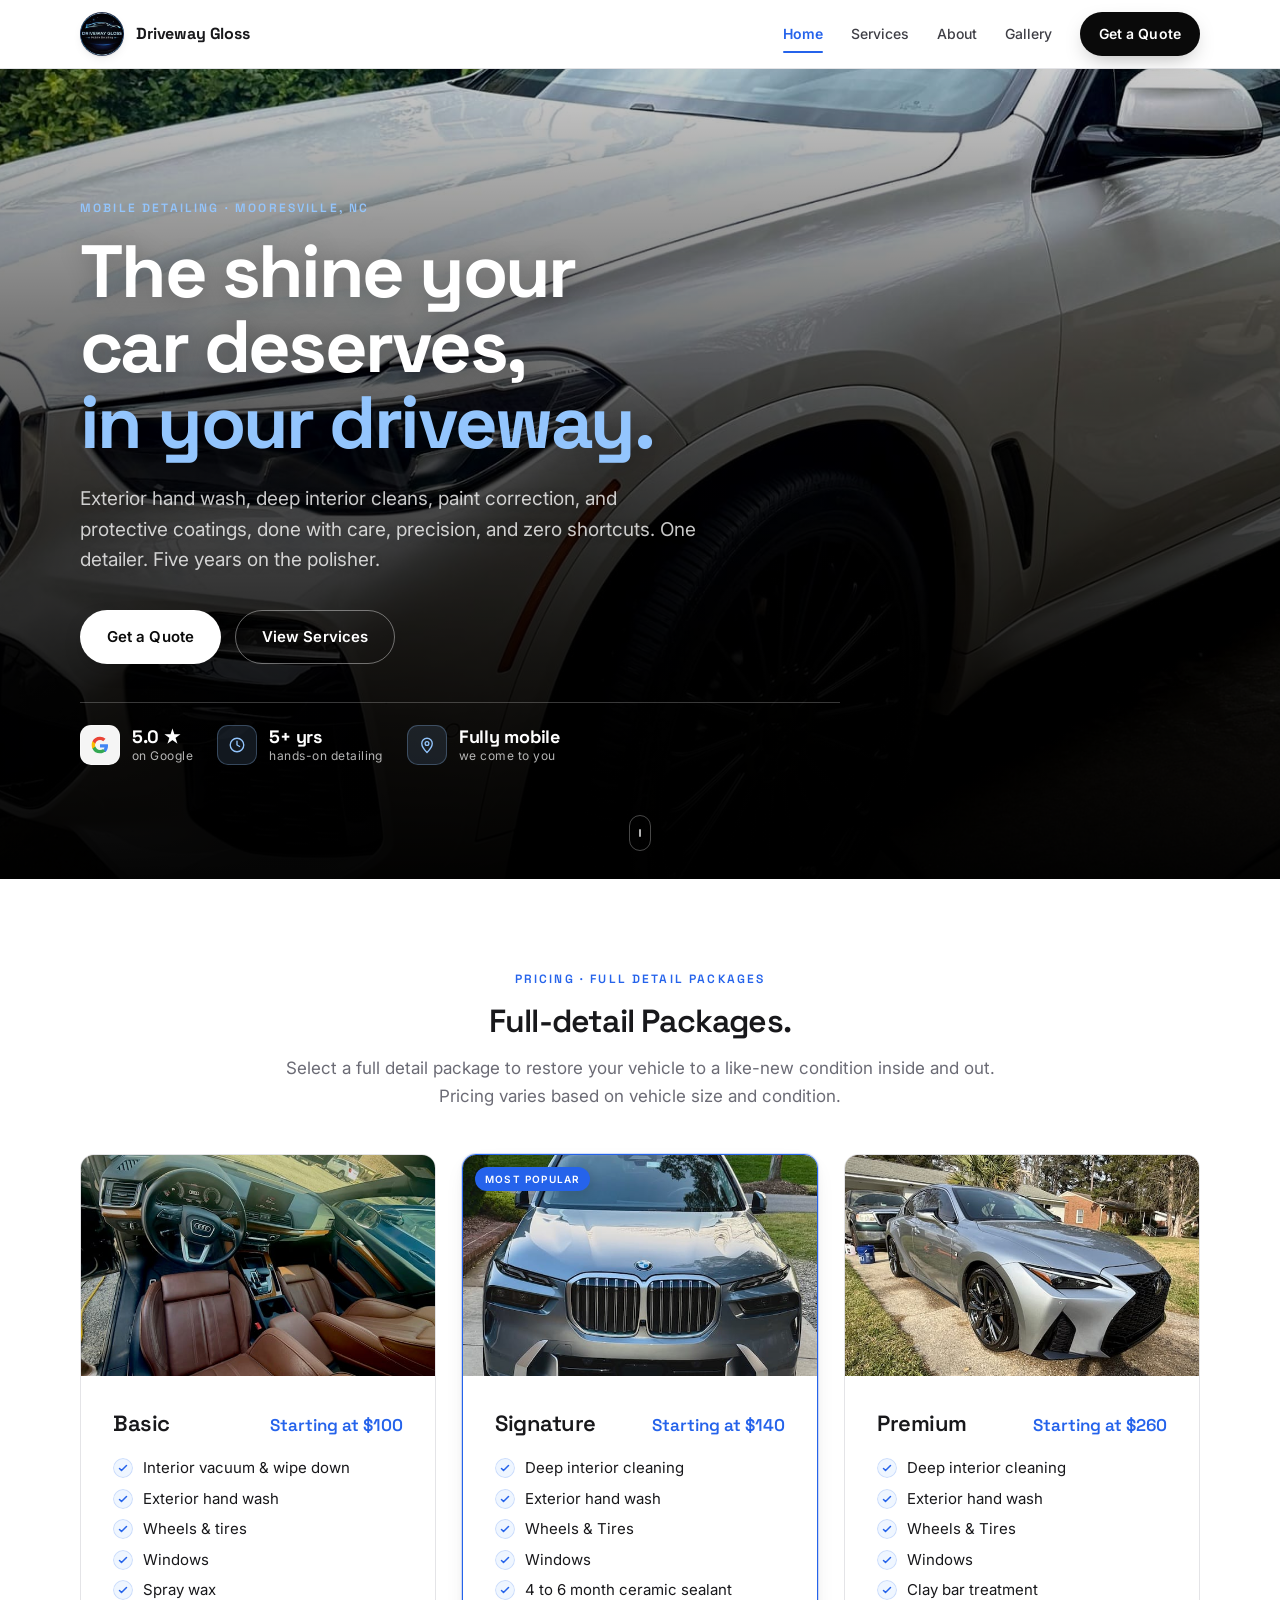
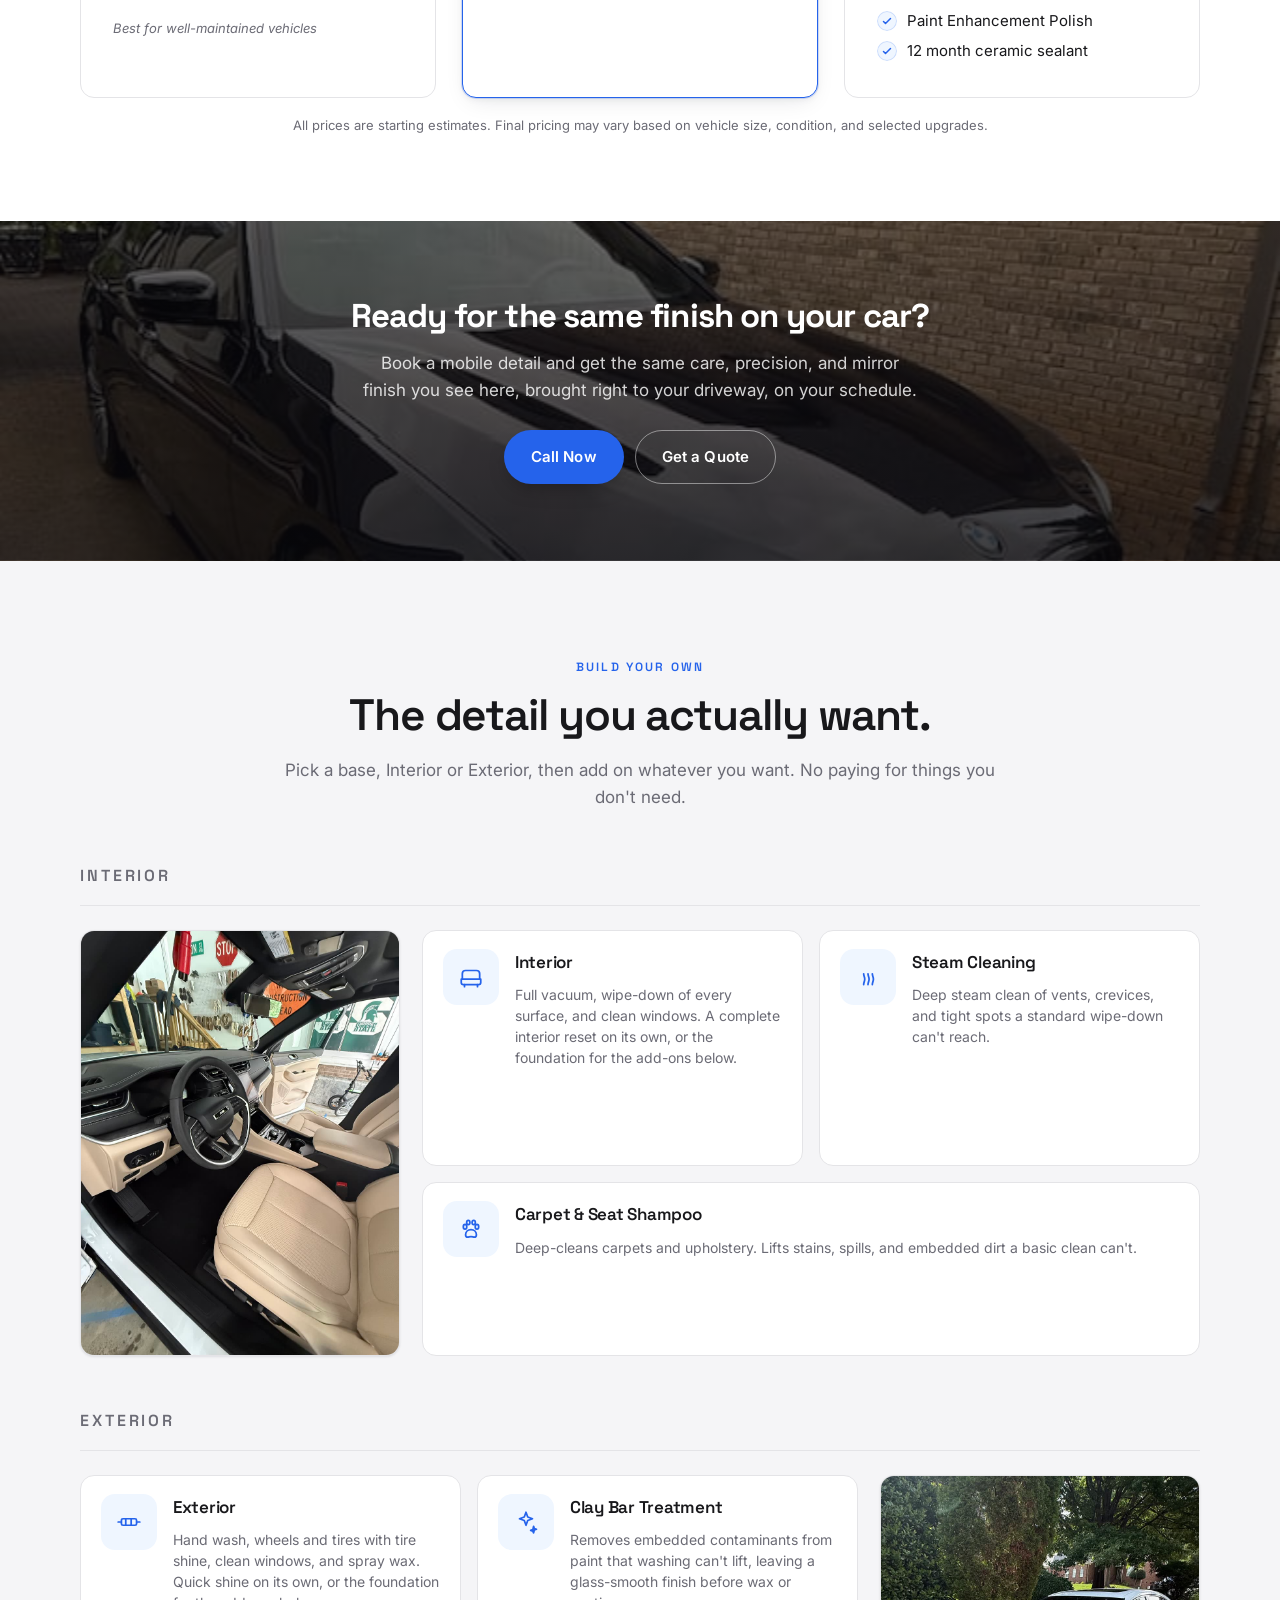
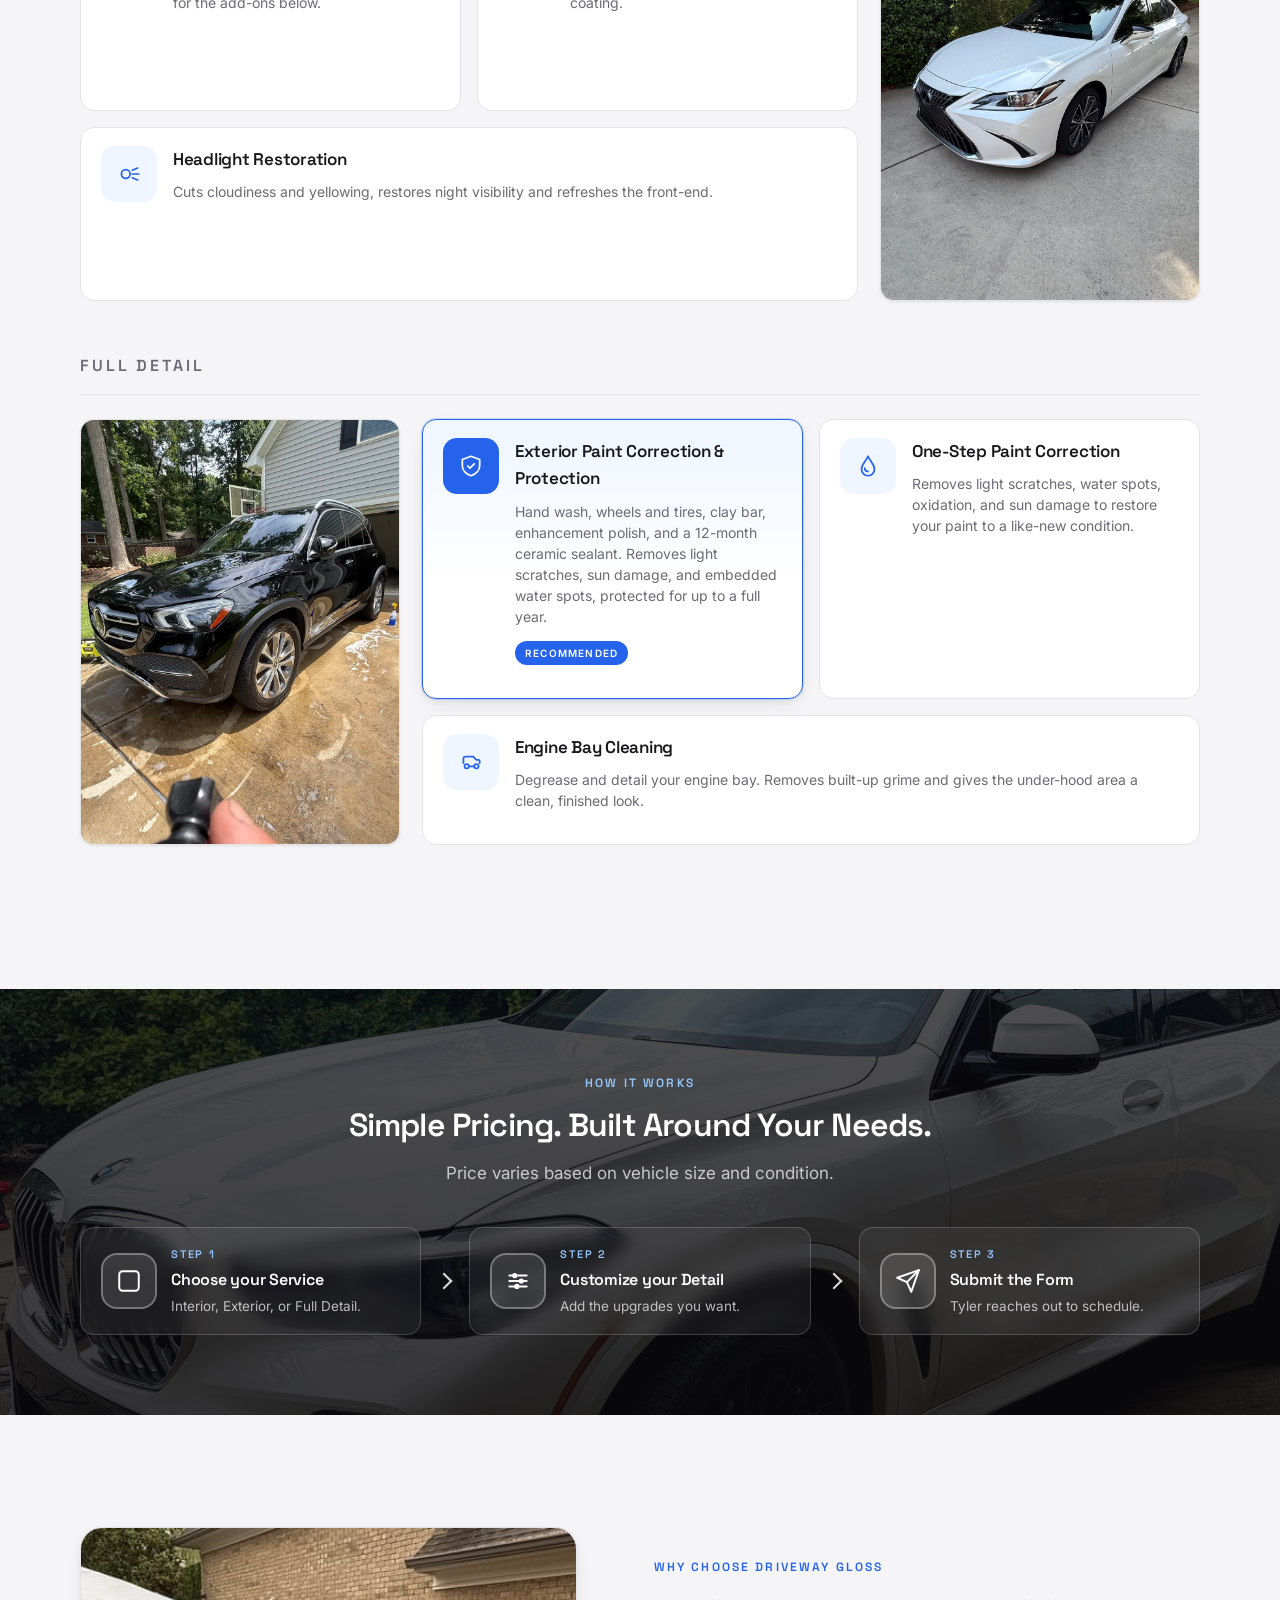
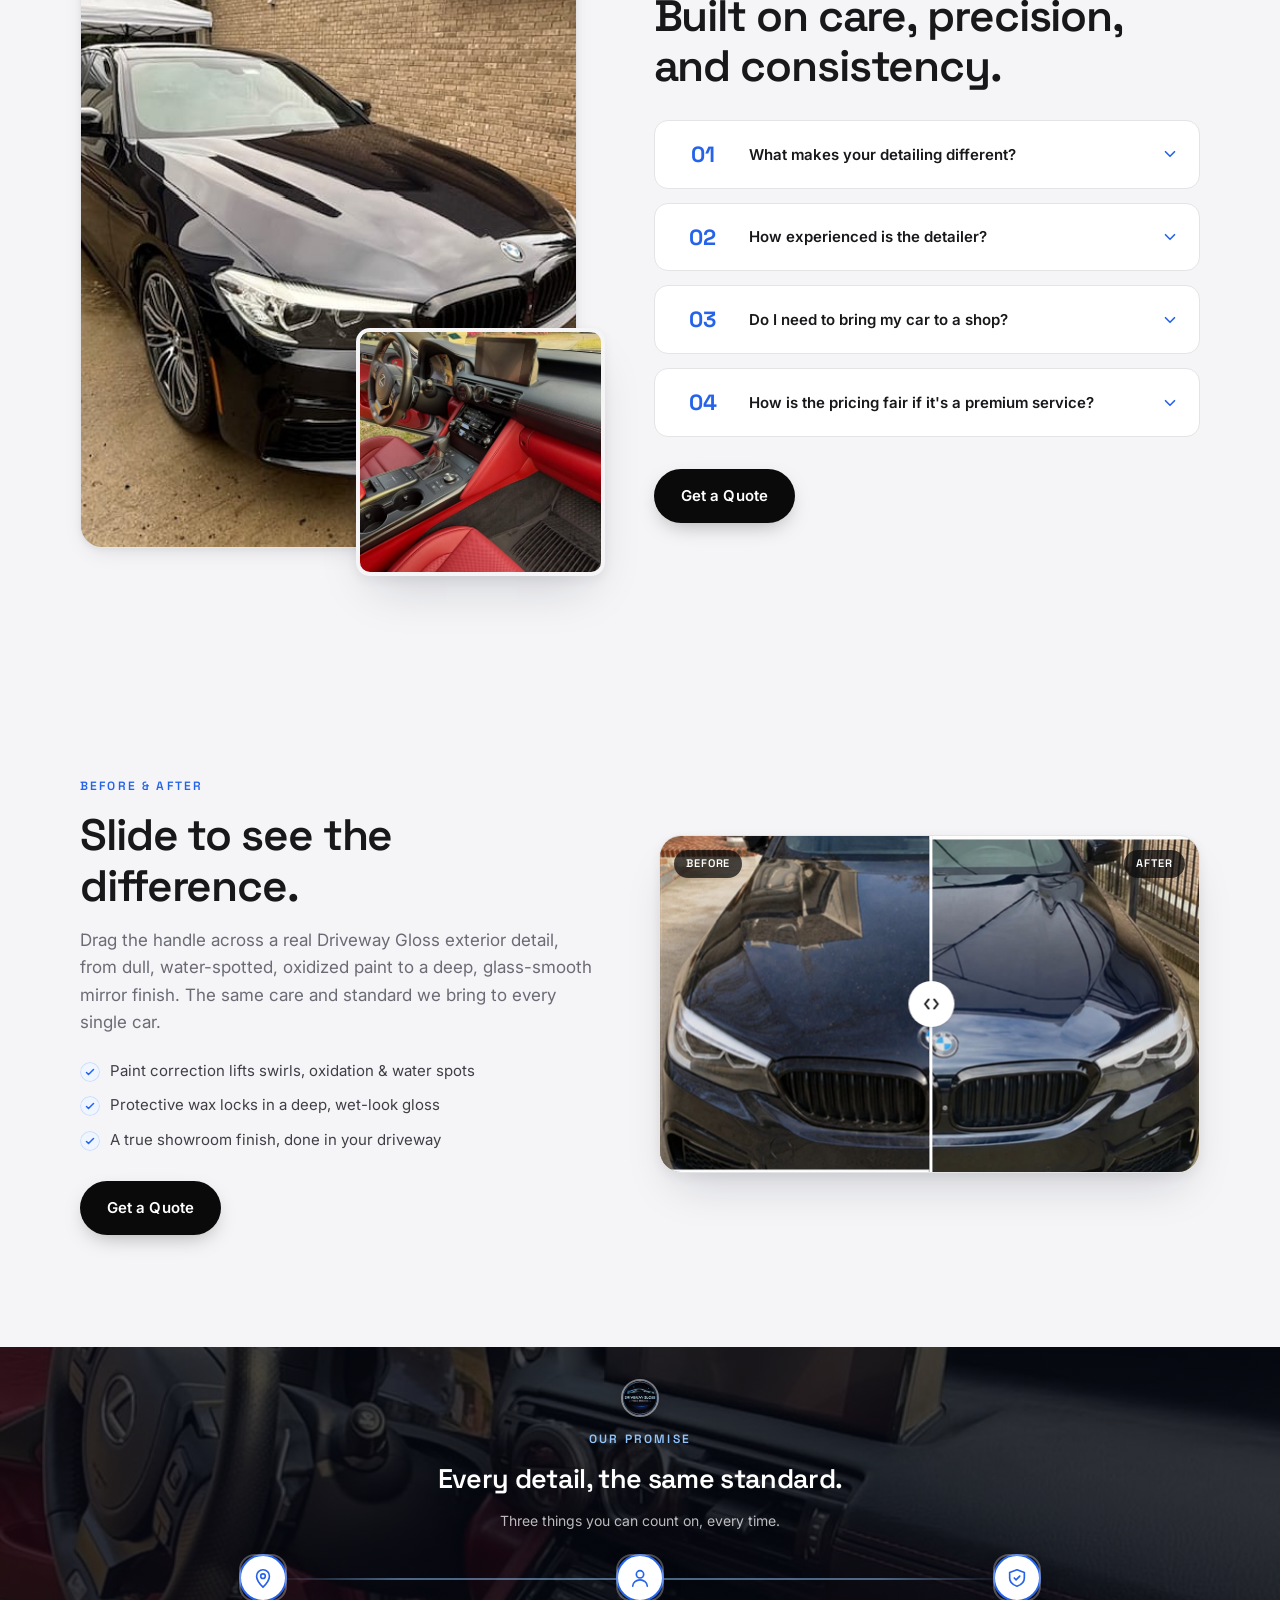
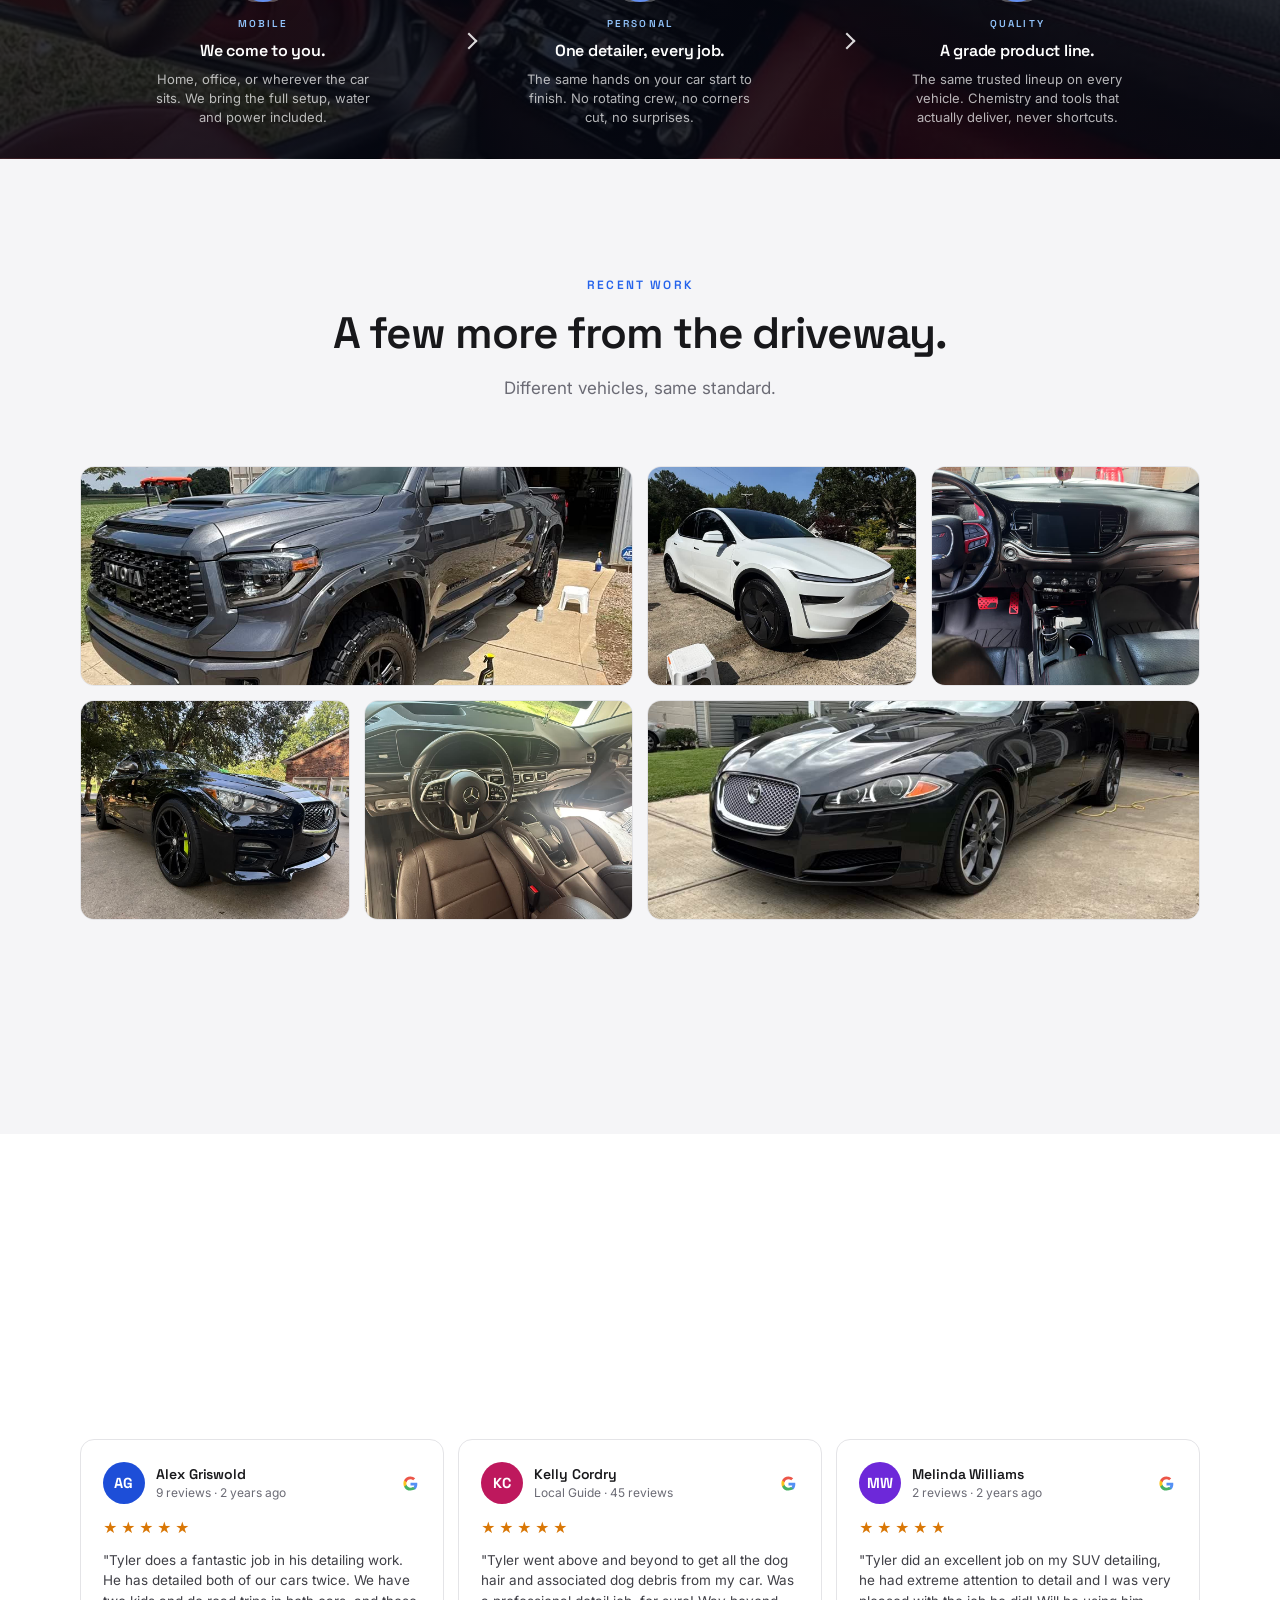
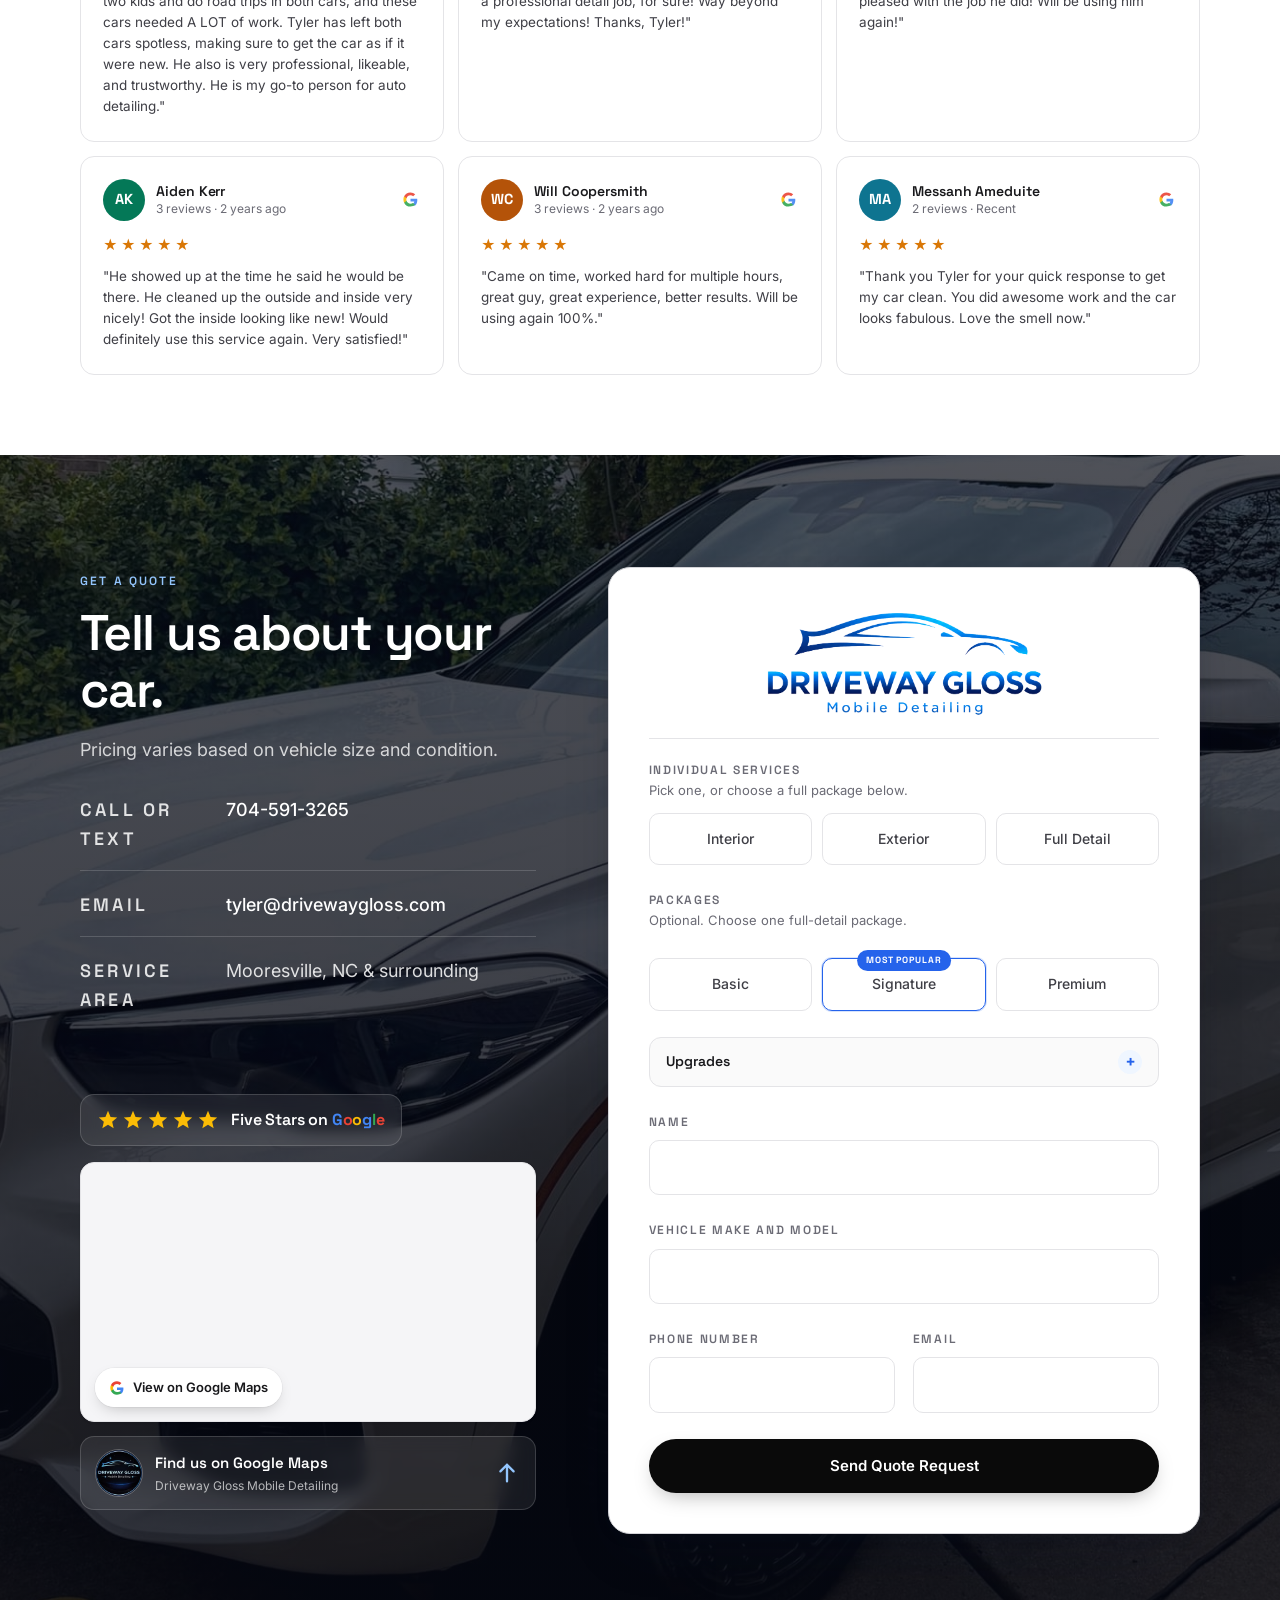
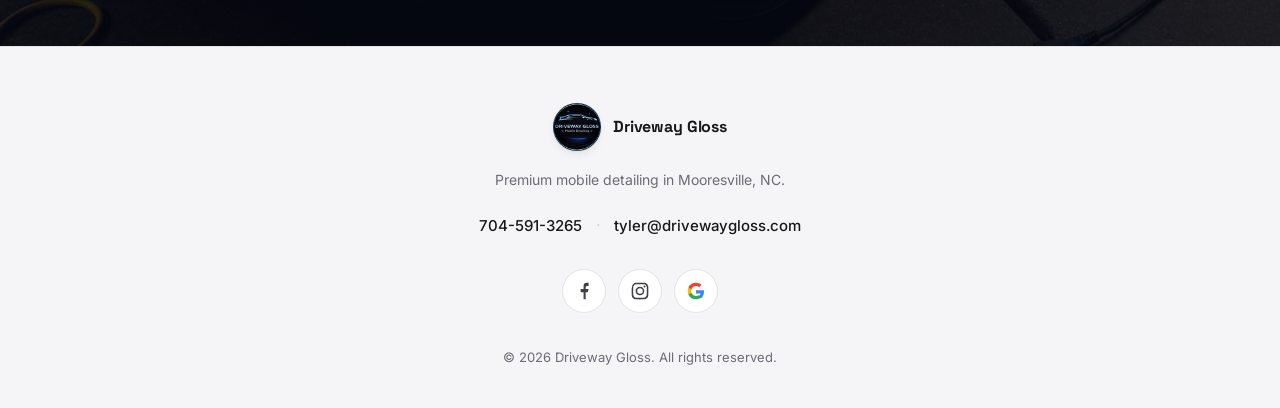
==== index.html @ 62d80725 "Bump asset version to v=3 after the Codex merge Both style.css and main.js changed in the merge, so " ====
<!DOCTYPE html>
<html lang="en">
<head>
  <meta charset="UTF-8" />
  <meta name="viewport" content="width=device-width, initial-scale=1.0" />
  <title>Driveway Gloss | Premium Mobile Auto Detailing in Mooresville, NC</title>
  <meta name="description" content="Driveway Gloss is a fully mobile car detailing service in Mooresville, NC. Hand wash, interior deep cleans, paint correction, and protective coatings, done in your driveway." />
  <meta name="theme-color" content="#ffffff" />

  <!-- Sticky call bar: pre-paint dismissed-state check (runs before first paint to prevent a flash).
       A hard refresh resets it; normal link/back-forward navigation keeps it dismissed. -->
  <script>
    (function () {
      try {
        var KEY = 'sticky-call-dismissed';
        var navEntry = (performance.getEntriesByType && performance.getEntriesByType('navigation')[0]) || null;
        var isReload = navEntry
          ? navEntry.type === 'reload'
          : (performance.navigation && performance.navigation.type === 1);
        if (isReload) {
          sessionStorage.removeItem(KEY);
        } else if (sessionStorage.getItem(KEY) === '1') {
          document.documentElement.classList.add('sticky-call-pre-dismissed');
        }
      } catch (e) {}
    })();
  </script>

  <!-- Favicon (uses the brand logo) -->
  <link rel="icon" type="image/jpeg" href="images/logo-dark.jpg" />
  <link rel="apple-touch-icon" href="images/logo-dark.jpg" />

  <!-- Open Graph -->
  <meta property="og:type" content="website" />
  <meta property="og:title" content="Driveway Gloss | Premium Mobile Auto Detailing" />
  <meta property="og:description" content="Mobile car detailing in Mooresville, NC. Five years of hands-on experience. No employees, no shortcuts. Just the car returned the way it should look." />
  <meta property="og:image" content="images/gallery-4.jpg" />
  <meta property="og:url" content="https://www.drivewaygloss.net" />

  <!-- Twitter -->
  <meta name="twitter:card" content="summary_large_image" />
  <meta name="twitter:title" content="Driveway Gloss | Premium Mobile Auto Detailing" />
  <meta name="twitter:description" content="Mobile car detailing in Mooresville, NC. Hand wash, deep cleans, paint correction, protective coatings." />
  <meta name="twitter:image" content="images/gallery-4.jpg" />

  <!-- Preload the hero poster (LCP candidate) so it paints fast -->
  <link rel="preload" as="image" href="images/hero.jpg" fetchpriority="high" />

  <!-- Fonts -->
  <link rel="preconnect" href="https://fonts.googleapis.com" />
  <link rel="preconnect" href="https://fonts.gstatic.com" crossorigin />
  <link href="https://fonts.googleapis.com/css2?family=Space+Grotesk:wght@500;600;700&family=Inter:wght@400;500;600&display=swap" rel="stylesheet" />

  <link rel="stylesheet" href="css/style.css?v=3" />

  <!-- Scroll-reveal elements start at opacity:0 and are switched on by main.js.
       With JavaScript off nothing would ever become visible, so show it all. -->
  <noscript>
    <style>.reveal, .reveal > * { opacity: 1 !important; transform: none !important; }</style>
  </noscript>
</head>
<body>

  <!-- ==================== NAV ==================== -->
  <header class="nav" id="nav">
    <div class="container nav__inner">
      <a href="#top" class="nav__brand" aria-label="Driveway Gloss home">
        <img src="images/logo-dark.jpg" alt="Driveway Gloss mobile detailing logo" class="nav__brand-mark" width="44" height="44" />
        <span class="nav__brand-name">Driveway Gloss</span>
      </a>

      <nav class="nav__links" id="nav-links" aria-label="Primary">
        <a href="index.html" aria-current="page">Home</a>
        <a href="services.html">Services</a>
        <a href="about.html">About</a>
        <a href="gallery.html">Gallery</a>
        <a href="contact.html" class="btn btn--small btn--primary nav__cta">Get a Quote</a>
        <a href="tel:+17045913265" class="nav__call">Call 704-591-3265</a>
      </nav>

      <button class="nav__toggle" id="nav-toggle" aria-label="Toggle menu" aria-expanded="false" aria-controls="nav-links">
        <span></span><span></span><span></span>
      </button>
    </div>
  </header>

  <main id="top">

    <!-- ==================== HERO ==================== -->
    <section class="hero" id="hero">
      <div class="hero__bg" aria-hidden="true">
        <video class="hero__video" id="hero-video"
               poster="images/hero.jpg"
               autoplay muted playsinline loop preload="metadata"
               aria-label="Driveway Gloss detailing reel">
          <source src="images/detail-reel.mp4" type="video/mp4" />
        </video>
        <div class="hero__overlay"></div>
      </div>

      <div class="container hero__inner">
        <div class="hero__content reveal">
          <span class="eyebrow">Mobile Detailing · Mooresville, NC</span>
          <h1 class="hero__title">
            The shine your car deserves,<br />
            <span class="accent">in your driveway.</span>
          </h1>
          <p class="hero__lede">
            Exterior hand wash, deep interior cleans, paint correction, and protective coatings, done with care, precision, and zero shortcuts. One detailer. Five years on the polisher.
          </p>
          <div class="hero__actions">
            <a href="#contact" class="btn btn--primary">Get a Quote</a>
            <a href="#services" class="btn btn--ghost">View Services</a>
          </div>
          <ul class="hero__meta">
            <li>
              <span class="hero__meta-icon hero__meta-icon--google" aria-hidden="true">
                <svg viewBox="0 0 24 24">
                  <path fill="#4285f4" d="M21.35 11.1H12v3.79h5.4a4.6 4.6 0 0 1-2 3.04v2.5h3.23c1.9-1.74 2.99-4.32 2.99-7.4 0-.65-.06-1.3-.17-1.93z"/>
                  <path fill="#34a853" d="M12 22c2.7 0 4.97-.9 6.62-2.42l-3.23-2.5c-.9.6-2.05.96-3.4.96-2.6 0-4.8-1.76-5.6-4.13H2.96v2.6A10 10 0 0 0 12 22z"/>
                  <path fill="#fbbc05" d="M6.4 13.91A6 6 0 0 1 6.07 12c0-.66.12-1.3.34-1.91V7.49H2.96A10 10 0 0 0 2 12c0 1.62.39 3.16 1 4.51l3.4-2.6z"/>
                  <path fill="#ea4335" d="M12 5.96c1.47 0 2.78.5 3.81 1.49l2.86-2.86A10 10 0 0 0 12 2 10 10 0 0 0 2.96 7.49l3.42 2.6C7.2 7.72 9.4 5.96 12 5.96z"/>
                </svg>
              </span>
              <span class="hero__meta-text">
                <strong>5.0 ★</strong>
                <span>on Google</span>
              </span>
            </li>
            <li>
              <span class="hero__meta-icon" aria-hidden="true">
                <svg viewBox="0 0 24 24" fill="none" stroke="currentColor" stroke-width="1.8" stroke-linecap="round" stroke-linejoin="round">
                  <circle cx="12" cy="12" r="9"/>
                  <path d="M12 7v5l3.5 2"/>
                </svg>
              </span>
              <span class="hero__meta-text">
                <strong>5+ yrs</strong>
                <span>hands-on detailing</span>
              </span>
            </li>
            <li>
              <span class="hero__meta-icon" aria-hidden="true">
                <svg viewBox="0 0 24 24" fill="none" stroke="currentColor" stroke-width="1.8" stroke-linecap="round" stroke-linejoin="round">
                  <path d="M12 22s7-7 7-12a7 7 0 1 0-14 0c0 5 7 12 7 12z"/>
                  <circle cx="12" cy="10" r="2.5"/>
                </svg>
              </span>
              <span class="hero__meta-text">
                <strong>Fully mobile</strong>
                <span>we come to you</span>
              </span>
            </li>
          </ul>
        </div>
      </div>

      <button class="hero__video-play" id="hero-video-play" aria-label="Play detailing reel" type="button">
        <svg viewBox="0 0 24 24" aria-hidden="true"><path d="M8 5v14l11-7z" fill="currentColor"/></svg>
      </button>

      <a href="#services" class="hero__scroll" aria-label="Scroll to services">
        <span></span>
      </a>
    </section>

    <!-- ==================== BASE SERVICES (pricing first) ==================== -->
    <section class="section section--tight" id="services">
      <div class="container">
        <header class="section__head section__head--tight">
          <!-- Prices are hidden on mobile, so the label drops "Pricing" there
               rather than heading a section that shows no figures. -->
          <span class="eyebrow"><span class="desktop-copy">Pricing · Full Detail Packages</span><span class="mobile-copy">Full Detail Packages</span></span>
          <h2 class="section__title section__title--small">Full-detail Packages.</h2>
          <p class="section__lede">Select a full detail package to restore your vehicle to a like-new condition inside and out. Pricing varies based on vehicle size and condition.</p>
        </header>

        <div class="base-carousel" data-base-carousel>
          <button class="base-carousel__arrow base-carousel__arrow--prev" type="button" aria-label="Previous package">
            <svg viewBox="0 0 24 24" aria-hidden="true"><path d="M15 6l-6 6 6 6" fill="none" stroke="currentColor" stroke-width="2.2" stroke-linecap="round" stroke-linejoin="round"/></svg>
          </button>
          <button class="base-carousel__arrow base-carousel__arrow--next" type="button" aria-label="Next package">
            <svg viewBox="0 0 24 24" aria-hidden="true"><path d="M9 6l6 6-6 6" fill="none" stroke="currentColor" stroke-width="2.2" stroke-linecap="round" stroke-linejoin="round"/></svg>
          </button>
        <div class="base-services" id="gallery">
          <article class="base-card">
            <div class="base-card__media">
              <img src="images/gallery-2.jpg" alt="Clean car interior after a Basic package detail" loading="lazy" />
            </div>
            <div class="base-card__body">
              <header class="base-card__head">
                <h3>Basic</h3>
                <span class="base-card__price">Starting at $100</span>
              </header>
              <ul class="base-card__list">
                <li>Interior vacuum &amp; wipe down</li>
                <li>Exterior hand wash</li>
                <li>Wheels &amp; tires</li>
                <li>Windows</li>
                <li>Spray wax</li>
              </ul>
              <p class="base-card__note">Best for well-maintained vehicles</p>
            </div>
          </article>

          <article class="base-card base-card--featured">
            <div class="base-card__media">
              <img src="images/gallery-4.jpg" alt="Vehicle with mirror-finish paint after a Signature package detail" loading="lazy" />
            </div>
            <div class="base-card__body">
              <header class="base-card__head">
                <h3>Signature</h3>
                <span class="base-card__price">Starting at $140</span>
              </header>
              <ul class="base-card__list">
                <li>Deep interior cleaning</li>
                <li>Exterior hand wash</li>
                <li>Wheels &amp; Tires</li>
                <li>Windows</li>
                <li>4 to 6 month ceramic sealant</li>
              </ul>
              <span class="base-card__tag">Most Popular</span>
            </div>
          </article>

          <article class="base-card">
            <div class="base-card__media">
              <img src="images/gallery-1.jpg" alt="Vehicle with deep paint gloss after a Premium package detail" loading="lazy" />
            </div>
            <div class="base-card__body">
              <header class="base-card__head">
                <h3>Premium</h3>
                <span class="base-card__price">Starting at $260</span>
              </header>
              <ul class="base-card__list">
                <li>Deep interior cleaning</li>
                <li>Exterior hand wash</li>
                <li>Wheels &amp; Tires</li>
                <li>Windows</li>
                <li>Clay bar treatment</li>
                <li>Paint Enhancement Polish</li>
                <li>12 month ceramic sealant</li>
              </ul>
            </div>
          </article>
        </div>
          <div class="base-carousel__dots" role="tablist" aria-label="Package navigation">
            <button class="base-carousel__dot" type="button" role="tab" aria-label="Show Basic package"></button>
            <button class="base-carousel__dot is-active" type="button" role="tab" aria-label="Show Signature package" aria-selected="true"></button>
            <button class="base-carousel__dot" type="button" role="tab" aria-label="Show Premium package"></button>
          </div>
        </div>
        <ul class="hero__meta hero__meta--inline" aria-hidden="true">
          <li>
            <span class="hero__meta-icon hero__meta-icon--google" aria-hidden="true">
              <svg viewBox="0 0 24 24">
                <path fill="#4285f4" d="M21.35 11.1H12v3.79h5.4a4.6 4.6 0 0 1-2 3.04v2.5h3.23c1.9-1.74 2.99-4.32 2.99-7.4 0-.65-.06-1.3-.17-1.93z"/>
                <path fill="#34a853" d="M12 22c2.7 0 4.97-.9 6.62-2.42l-3.23-2.5c-.9.6-2.05.96-3.4.96-2.6 0-4.8-1.76-5.6-4.13H2.96v2.6A10 10 0 0 0 12 22z"/>
                <path fill="#fbbc05" d="M6.4 13.91A6 6 0 0 1 6.07 12c0-.66.12-1.3.34-1.91V7.49H2.96A10 10 0 0 0 2 12c0 1.62.39 3.16 1 4.51l3.4-2.6z"/>
                <path fill="#ea4335" d="M12 5.96c1.47 0 2.78.5 3.81 1.49l2.86-2.86A10 10 0 0 0 12 2 10 10 0 0 0 2.96 7.49l3.42 2.6C7.2 7.72 9.4 5.96 12 5.96z"/>
              </svg>
            </span>
            <span class="hero__meta-text">
              <strong>5.0 ★</strong>
              <span>on Google</span>
            </span>
          </li>
          <li>
            <span class="hero__meta-icon hero__meta-icon--clock" aria-hidden="true">
              <svg viewBox="0 0 24 24" fill="none" stroke="currentColor" stroke-width="1.8" stroke-linecap="round" stroke-linejoin="round">
                <circle cx="12" cy="12" r="9"/>
                <path d="M12 7v5l3.5 2"/>
              </svg>
            </span>
            <span class="hero__meta-text">
              <strong>5+ yrs</strong>
              <span>hands-on detailing</span>
            </span>
          </li>
          <li>
            <span class="hero__meta-icon hero__meta-icon--pin" aria-hidden="true">
              <svg viewBox="0 0 24 24" fill="none" stroke="currentColor" stroke-width="1.8" stroke-linecap="round" stroke-linejoin="round">
                <path d="M12 22s7-7 7-12a7 7 0 1 0-14 0c0 5 7 12 7 12z"/>
                <circle cx="12" cy="10" r="2.5"/>
              </svg>
            </span>
            <span class="hero__meta-text">
              <strong>Fully mobile</strong>
              <span>we come to you</span>
            </span>
          </li>
        </ul>
        <p class="pricing-note">All prices are starting estimates. Final pricing may vary based on vehicle size, condition, and selected upgrades.</p>
      </div>
    </section>

    <!-- ==================== BOOK A CALL CTA (between pricing and upgrades) ==================== -->
    <section class="section section--tight section--photo-bg cta-band" id="book-cta">
      <div class="container cta-band__inner">
        <h2 class="cta-band__title">Ready for the same finish on your car?</h2>
        <p class="cta-band__sub">Book a mobile detail and get the same care, precision, and mirror finish you see here, brought right to your driveway, on your schedule.</p>
        <div class="cta-band__actions">
          <a href="tel:+17045913265" class="btn btn--primary cta-band__btn">Call Now</a>
          <a href="#contact" class="btn btn--ghost cta-band__btn cta-band__btn--ghost">Get a Quote</a>
        </div>
      </div>
    </section>

    <!-- ==================== UPGRADES ==================== -->
    <section class="section section--alt" id="upgrades">
      <div class="container">
        <header class="section__head reveal">
          <span class="eyebrow">Build Your Own</span>
          <h2 class="section__title">The detail you actually want.</h2>
          <p class="section__lede">Pick a base, Interior or Exterior, then add on whatever you want. No paying for things you don't need.</p>
        </header>

        <div class="services-group services-group--image-left reveal">
          <h3 class="services-group__title">Interior</h3>
          <div class="services-group__row">
            <figure class="services-group__image">
              <img src="images/detail-jeep-interior.jpg" alt="Jeep Grand Cherokee tan leather interior after a full interior detail" loading="lazy" />
            </figure>
            <div class="services-grid">
              <article class="service-card">
                <div class="service-card__icon" aria-hidden="true">
                  <svg viewBox="0 0 24 24" fill="none" stroke="currentColor" stroke-width="1.6" stroke-linecap="round" stroke-linejoin="round">
                    <path d="M4 14V9a3 3 0 0 1 3-3h10a3 3 0 0 1 3 3v5"/>
                    <path d="M3 14h18v3a2 2 0 0 1-2 2H5a2 2 0 0 1-2-2v-3z"/>
                    <path d="M6 19v2M18 19v2"/>
                  </svg>
                </div>
                <div class="service-card__body">
                  <div class="service-card__head">
                    <h4>Interior</h4>
                  </div>
                  <p>Full vacuum, wipe-down of every surface, and clean windows. A complete interior reset on its own, or the foundation for the add-ons below.</p>
                </div>
              </article>
              <article class="service-card">
                <div class="service-card__icon" aria-hidden="true">
                  <svg viewBox="0 0 24 24" fill="none" stroke="currentColor" stroke-width="1.6" stroke-linecap="round" stroke-linejoin="round">
                    <path d="M8 19c0-2 1-3 1-5s-1-3-1-5"/>
                    <path d="M12 19c0-2 1-3 1-5s-1-3-1-5"/>
                    <path d="M16 19c0-2 1-3 1-5s-1-3-1-5"/>
                  </svg>
                </div>
                <div class="service-card__body">
                  <div class="service-card__head">
                    <h4>Steam Cleaning</h4>
                  </div>
                  <p>Deep steam clean of vents, crevices, and tight spots a standard wipe-down can't reach.</p>
                </div>
              </article>
              <article class="service-card">
                <div class="service-card__icon" aria-hidden="true">
                  <svg viewBox="0 0 24 24" fill="none" stroke="currentColor" stroke-width="1.6" stroke-linecap="round" stroke-linejoin="round">
                    <ellipse cx="6.5" cy="10" rx="1.6" ry="2.2"/>
                    <ellipse cx="17.5" cy="10" rx="1.6" ry="2.2"/>
                    <ellipse cx="9.5" cy="6" rx="1.5" ry="2"/>
                    <ellipse cx="14.5" cy="6" rx="1.5" ry="2"/>
                    <path d="M12 12.5c-3 0-5 2.2-5 4.7 0 1.5 1 2.3 2 2.3 1 0 1.5-.5 3-.5s2 .5 3 .5c1 0 2-.8 2-2.3 0-2.5-2-4.7-5-4.7z"/>
                  </svg>
                </div>
                <div class="service-card__body">
                  <div class="service-card__head">
                    <h4>Carpet &amp; Seat Shampoo</h4>
                  </div>
                  <p>Deep-cleans carpets and upholstery. Lifts stains, spills, and embedded dirt a basic clean can't.</p>
                </div>
              </article>
            </div>
          </div>
        </div>

        <div class="services-group services-group--image-right reveal">
          <h3 class="services-group__title">Exterior</h3>
          <div class="services-group__row">
            <div class="services-grid">
              <article class="service-card">
                <div class="service-card__icon" aria-hidden="true">
                  <svg viewBox="0 0 24 24" fill="none" stroke="currentColor" stroke-width="1.6" stroke-linecap="round" stroke-linejoin="round">
                    <rect x="5" y="9" width="14" height="6" rx="1.5"/>
                    <path d="M2 12h2M20 12h2"/>
                    <path d="M9 9v6M14 9v6"/>
                  </svg>
                </div>
                <div class="service-card__body">
                  <div class="service-card__head">
                    <h4>Exterior</h4>
                  </div>
                  <p>Hand wash, wheels and tires with tire shine, clean windows, and spray wax. Quick shine on its own, or the foundation for the add-ons below.</p>
                </div>
              </article>
              <article class="service-card">
                <div class="service-card__icon" aria-hidden="true">
                  <svg viewBox="0 0 24 24" fill="none" stroke="currentColor" stroke-width="1.6" stroke-linecap="round" stroke-linejoin="round">
                    <path d="M12 3l1.6 4.4L18 9l-4.4 1.6L12 15l-1.6-4.4L6 9l4.4-1.6z"/>
                    <path d="M19 16l.7 2 2 .7-2 .7L19 22l-.7-1.6-2-.7 2-.7z"/>
                  </svg>
                </div>
                <div class="service-card__body">
                  <div class="service-card__head">
                    <h4>Clay Bar Treatment</h4>
                  </div>
                  <p>Removes embedded contaminants from paint that washing can't lift, leaving a glass-smooth finish before wax or coating.</p>
                </div>
              </article>
              <article class="service-card">
                <div class="service-card__icon" aria-hidden="true">
                  <svg viewBox="0 0 24 24" fill="none" stroke="currentColor" stroke-width="1.6" stroke-linecap="round" stroke-linejoin="round">
                    <circle cx="9" cy="12" r="4"/>
                    <path d="M15 8.5l5-2M15 12h6M15 15.5l5 2"/>
                  </svg>
                </div>
                <div class="service-card__body">
                  <div class="service-card__head">
                    <h4>Headlight Restoration</h4>
                  </div>
                  <p>Cuts cloudiness and yellowing, restores night visibility and refreshes the front-end.</p>
                </div>
              </article>
            </div>
            <figure class="services-group__image">
              <img src="images/detail-lexus-es-white.jpg" alt="White Lexus ES with a deep gloss finish after exterior detailing" loading="lazy" />
            </figure>
          </div>
        </div>

        <div class="services-group services-group--image-left reveal">
          <h3 class="services-group__title">Full Detail</h3>
          <div class="services-group__row">
            <figure class="services-group__image">
              <img src="images/detail-mercedes-gle.jpg" alt="Black Mercedes-Benz GLE with deep gloss after a premium detail" loading="lazy" />
            </figure>
            <div class="services-grid">
              <article class="service-card service-card--featured">
                <div class="service-card__icon" aria-hidden="true">
                  <svg viewBox="0 0 24 24" fill="none" stroke="currentColor" stroke-width="1.6" stroke-linecap="round" stroke-linejoin="round">
                    <path d="M12 3l8 3v6c0 4-3.5 7.5-8 9-4.5-1.5-8-5-8-9V6l8-3z"/>
                    <path d="M9 12l2 2 4-4"/>
                  </svg>
                </div>
                <div class="service-card__body">
                  <div class="service-card__head">
                    <h4>Exterior Paint Correction &amp; Protection</h4>
                  </div>
                  <p>Hand wash, wheels and tires, clay bar, enhancement polish, and a 12-month ceramic sealant. Removes light scratches, sun damage, and embedded water spots, protected for up to a full year.</p>
                  <span class="service-card__tag">Recommended</span>
                </div>
              </article>
              <article class="service-card">
                <div class="service-card__icon" aria-hidden="true">
                  <svg viewBox="0 0 24 24" fill="none" stroke="currentColor" stroke-width="1.6" stroke-linecap="round" stroke-linejoin="round">
                    <path d="M12 3c2 5 6 7 6 12a6 6 0 0 1-12 0c0-5 4-7 6-12z"/>
                    <path d="M9 14a3 3 0 0 0 3 3"/>
                  </svg>
                </div>
                <div class="service-card__body">
                  <div class="service-card__head">
                    <h4>One-Step Paint Correction</h4>
                  </div>
                  <p>Removes light scratches, water spots, oxidation, and sun damage to restore your paint to a like-new condition.</p>
                </div>
              </article>
              <article class="service-card">
                <div class="service-card__icon" aria-hidden="true">
                  <svg viewBox="0 0 24 24" fill="none" stroke="currentColor" stroke-width="1.6" stroke-linecap="round" stroke-linejoin="round">
                    <path d="M5 13V9a2 2 0 0 1 2-2h7l3 3h2a1 1 0 0 1 1 1v2"/>
                    <circle cx="8" cy="16" r="2"/>
                    <circle cx="17" cy="16" r="2"/>
                    <path d="M10 16h5"/>
                  </svg>
                </div>
                <div class="service-card__body">
                  <div class="service-card__head">
                    <h4>Engine Bay Cleaning</h4>
                  </div>
                  <p>Degrease and detail your engine bay. Removes built-up grime and gives the under-hood area a clean, finished look.</p>
                </div>
              </article>
            </div>
          </div>
        </div>
      </div>
    </section>

    <!-- ==================== HOW IT WORKS (compact, animated icons) ==================== -->
    <section class="section section--tight section--photo-bg" id="how-it-works">
      <div class="container">
        <header class="section__head section__head--tight reveal">
          <span class="eyebrow">How It Works</span>
          <h2 class="section__title section__title--small"><span class="desktop-copy">Simple Pricing. Built Around Your Needs.</span><span class="mobile-copy">Pricing Built<br>Around Your Ride.</span></h2>
          <p class="section__lede">Price varies based on vehicle size and condition.</p>
        </header>

        <div class="base-carousel base-carousel--steps reveal" data-base-carousel data-no-wrap>
          <button class="base-carousel__arrow base-carousel__arrow--prev" type="button" aria-label="Previous step">
            <svg viewBox="0 0 24 24" aria-hidden="true"><path d="M15 6l-6 6 6 6" fill="none" stroke="currentColor" stroke-width="2.2" stroke-linecap="round" stroke-linejoin="round"/></svg>
          </button>
          <button class="base-carousel__arrow base-carousel__arrow--next" type="button" aria-label="Next step">
            <svg viewBox="0 0 24 24" aria-hidden="true"><path d="M9 6l6 6-6 6" fill="none" stroke="currentColor" stroke-width="2.2" stroke-linecap="round" stroke-linejoin="round"/></svg>
          </button>
        <ol class="steps">
          <li class="step">
            <div class="step__icon" aria-hidden="true">
              <svg viewBox="0 0 24 24" fill="none" stroke="currentColor" stroke-width="1.8" stroke-linecap="round" stroke-linejoin="round">
                <rect x="3" y="3" width="18" height="18" rx="3"/>
                <path class="step-svg__check" d="M8 12.5l3 3 5-6"/>
              </svg>
            </div>
            <div class="step__text">
              <span class="step__tag">Step 1</span>
              <h3>Choose your Service</h3>
              <p>Interior, Exterior, or Full Detail.</p>
            </div>
          </li>
          <li class="step">
            <div class="step__icon" aria-hidden="true">
              <svg viewBox="0 0 24 24" fill="none" stroke="currentColor" stroke-width="1.8" stroke-linecap="round" stroke-linejoin="round">
                <line x1="4" y1="7" x2="20" y2="7"/>
                <line x1="4" y1="12" x2="20" y2="12"/>
                <line x1="4" y1="17" x2="20" y2="17"/>
                <circle class="step-svg__slider step-svg__slider--a" cx="9" cy="7" r="2.4" fill="currentColor" stroke="none"/>
                <circle class="step-svg__slider step-svg__slider--b" cx="15" cy="12" r="2.4" fill="currentColor" stroke="none"/>
                <circle class="step-svg__slider step-svg__slider--c" cx="11" cy="17" r="2.4" fill="currentColor" stroke="none"/>
              </svg>
            </div>
            <div class="step__text">
              <span class="step__tag">Step 2</span>
              <h3>Customize your Detail</h3>
              <p>Add the upgrades you want.</p>
            </div>
          </li>
          <li class="step">
            <div class="step__icon" aria-hidden="true">
              <svg viewBox="0 0 24 24" fill="none" stroke="currentColor" stroke-width="1.8" stroke-linecap="round" stroke-linejoin="round">
                <g class="step-svg__plane">
                  <path d="M22 2L11 13"/>
                  <path d="M22 2l-7 20-4-9-9-4 20-7z"/>
                </g>
              </svg>
            </div>
            <div class="step__text">
              <span class="step__tag">Step 3</span>
              <h3>Submit the Form</h3>
              <p>Tyler reaches out to schedule.</p>
            </div>
          </li>
        </ol>
          <div class="base-carousel__dots" role="tablist" aria-label="Steps navigation">
            <button class="base-carousel__dot is-active" type="button" role="tab" aria-label="Show step 1" aria-selected="true"></button>
            <button class="base-carousel__dot" type="button" role="tab" aria-label="Show step 2"></button>
            <button class="base-carousel__dot" type="button" role="tab" aria-label="Show step 3"></button>
          </div>
        </div>
      </div>
    </section>

    <!-- ==================== WHY CHOOSE ==================== -->
    <section class="section section--alt" id="about">
      <div class="container why">
        <div class="why__media reveal">
          <img src="images/about.jpg" alt="Black BMW M5 sedan with deep paint gloss and clean wheels after a full Driveway Gloss detail" class="why__image" loading="lazy" />
          <img src="images/lexus-red-interior.jpg" alt="Lexus IS-F red leather interior after detail, clean console and dashboard" class="why__image-accent" loading="lazy" />
        </div>

        <div class="why__content reveal">
          <span class="eyebrow"><span class="desktop-copy">Why Choose Driveway Gloss</span><span class="mobile-copy">FAQ</span></span>
          <h2 class="section__title"><span class="desktop-copy">Built on care, precision, and consistency.</span><span class="mobile-copy">Common questions, answered.</span></h2>

          <div class="why__faq">
            <details class="why__faq-item">
              <summary>
                <span class="why__faq-num" aria-hidden="true">01</span>
                <span class="why__faq-q">What makes your detailing different?</span>
                <svg class="why__faq-chevron" width="18" height="18" viewBox="0 0 24 24" fill="none" stroke="currentColor" stroke-width="2.2" stroke-linecap="round" stroke-linejoin="round" aria-hidden="true"><polyline points="6 9 12 15 18 9"></polyline></svg>
              </summary>
              <p>Every job at Driveway Gloss is done with care, precision, and consistency. No corner-cutting, no production-line shortcuts. Just steady, careful work that holds up after the wash dries.</p>
            </details>
            <details class="why__faq-item">
              <summary>
                <span class="why__faq-num" aria-hidden="true">02</span>
                <span class="why__faq-q">How experienced is the detailer?</span>
                <svg class="why__faq-chevron" width="18" height="18" viewBox="0 0 24 24" fill="none" stroke="currentColor" stroke-width="2.2" stroke-linecap="round" stroke-linejoin="round" aria-hidden="true"><polyline points="6 9 12 15 18 9"></polyline></svg>
              </summary>
              <p>Tyler has over five years of hands-on detailing experience and personally handles every car. He focuses on results that speak for themselves. No rushed jobs, no handoffs.</p>
            </details>
            <details class="why__faq-item">
              <summary>
                <span class="why__faq-num" aria-hidden="true">03</span>
                <span class="why__faq-q">Do I need to bring my car to a shop?</span>
                <svg class="why__faq-chevron" width="18" height="18" viewBox="0 0 24 24" fill="none" stroke="currentColor" stroke-width="2.2" stroke-linecap="round" stroke-linejoin="round" aria-hidden="true"><polyline points="6 9 12 15 18 9"></polyline></svg>
              </summary>
              <p>No. Driveway Gloss is fully mobile. Tyler brings everything to your driveway, so you don't lose half a day driving across town and waiting in a lobby.</p>
            </details>
            <details class="why__faq-item">
              <summary>
                <span class="why__faq-num" aria-hidden="true">04</span>
                <span class="why__faq-q">How is the pricing fair if it's a premium service?</span>
                <svg class="why__faq-chevron" width="18" height="18" viewBox="0 0 24 24" fill="none" stroke="currentColor" stroke-width="2.2" stroke-linecap="round" stroke-linejoin="round" aria-hidden="true"><polyline points="6 9 12 15 18 9"></polyline></svg>
              </summary>
              <p>Because there are no employees and no shop overhead, prices stay below the local average without cutting into the quality of the work. One detailer, one set of standards, fair pricing.</p>
            </details>
          </div>

          <a href="#contact" class="btn btn--primary">Get a Quote</a>
        </div>
      </div>
    </section>

    <!-- ==================== BEFORE & AFTER ==================== -->
    <section class="section section--alt" id="results">
      <div class="container ba-section">
        <div class="ba-section__text reveal">
          <span class="eyebrow">Before &amp; After</span>
          <h2 class="section__title">Slide to see the difference.</h2>
          <p class="section__lede">Drag the handle across a real Driveway Gloss exterior detail, from dull, water-spotted, oxidized paint to a deep, glass-smooth mirror finish. The same care and standard we bring to every single car.</p>
          <ul class="ba-section__points">
            <li>Paint correction lifts swirls, oxidation &amp; water spots</li>
            <li>Protective wax locks in a deep, wet-look gloss</li>
            <li>A true showroom finish, done in your driveway</li>
          </ul>
          <a href="#contact" class="btn btn--primary">Get a Quote</a>
        </div>

        <div class="ba-compare" data-ba-compare tabindex="0" role="slider" aria-label="Before and after exterior detail, drag to compare" aria-valuemin="0" aria-valuemax="100" aria-valuenow="50">
          <img class="ba-compare__img ba-compare__img--after" src="images/exterior-after.jpg" alt="After: deep mirror-gloss finish" loading="lazy" draggable="false" />
          <img class="ba-compare__img ba-compare__img--before" src="images/exterior-before.jpg" alt="Before: dusty, water-spotted paint" loading="lazy" draggable="false" />
          <span class="ba-compare__tag ba-compare__tag--before">Before</span>
          <span class="ba-compare__tag ba-compare__tag--after">After</span>
          <div class="ba-compare__handle">
            <div class="ba-compare__grip" aria-hidden="true">
              <svg viewBox="0 0 24 24" fill="none" stroke="currentColor" stroke-width="2" stroke-linecap="round" stroke-linejoin="round"><path d="M9 7l-4 5 4 5M15 7l4 5-4 5"/></svg>
            </div>
          </div>
        </div>
      </div>
    </section>

    <!-- ==================== OUR PROMISE (photo-bg section like How It Works) ==================== -->
    <section class="section section--tight section--photo-bg" id="our-promise">
      <div class="container">
        <header class="section__head section__head--tight reveal">
          <img src="images/logo-dark.jpg" alt="Driveway Gloss" class="section__logo" />
          <span class="eyebrow">Our Promise</span>
          <h2 class="section__title section__title--small">Every detail, the same standard.</h2>
          <p class="section__lede">Three things you can count on, every time.</p>
        </header>

        <ol class="steps">
          <li class="step">
            <div class="step__icon" aria-hidden="true">
              <svg viewBox="0 0 24 24" fill="none" stroke="currentColor" stroke-width="1.8" stroke-linecap="round" stroke-linejoin="round">
                <path d="M12 22s7-7 7-12a7 7 0 1 0-14 0c0 5 7 12 7 12z"/>
                <circle cx="12" cy="10" r="2.5"/>
              </svg>
            </div>
            <div class="step__text">
              <span class="step__tag">Mobile</span>
              <h3><span class="desktop-copy">We come to you.</span><span class="mobile-copy">We come to you</span></h3>
              <p><span class="desktop-copy">Home, office, or wherever the car sits. We bring the full setup, water and power included.</span><span class="mobile-copy">Home or office. Full setup included.</span></p>
            </div>
          </li>
          <li class="step">
            <div class="step__icon" aria-hidden="true">
              <svg viewBox="0 0 24 24" fill="none" stroke="currentColor" stroke-width="1.8" stroke-linecap="round" stroke-linejoin="round">
                <circle cx="12" cy="8" r="4"/>
                <path d="M4 21c0-4 4-7 8-7s8 3 8 7"/>
              </svg>
            </div>
            <div class="step__text">
              <span class="step__tag">Personal</span>
              <h3><span class="desktop-copy">One detailer, every job.</span><span class="mobile-copy">One detailer</span></h3>
              <p><span class="desktop-copy">The same hands on your car start to finish. No rotating crew, no corners cut, no surprises.</span><span class="mobile-copy">Same hands start to finish.</span></p>
            </div>
          </li>
          <li class="step">
            <div class="step__icon" aria-hidden="true">
              <svg viewBox="0 0 24 24" fill="none" stroke="currentColor" stroke-width="1.8" stroke-linecap="round" stroke-linejoin="round">
                <path d="M12 3l8 3v6c0 4-3.5 7.5-8 9-4.5-1.5-8-5-8-9V6l8-3z"/>
                <path d="M9 12l2 2 4-4"/>
              </svg>
            </div>
            <div class="step__text">
              <span class="step__tag">Quality</span>
              <h3><span class="desktop-copy">A grade product line.</span><span class="mobile-copy">A-grade products</span></h3>
              <p><span class="desktop-copy">The same trusted lineup on every vehicle. Chemistry and tools that actually deliver, never shortcuts.</span><span class="mobile-copy">Trusted tools. No shortcuts.</span></p>
            </div>
          </li>
        </ol>
      </div>
    </section>

    <!-- ==================== RECENT WORK GALLERY ==================== -->
    <section class="section section--alt" id="recent-work">
      <div class="container">
        <header class="section__head reveal">
          <span class="eyebrow">Recent Work</span>
          <h2 class="section__title">A few more from the driveway.</h2>
          <p class="section__lede">Different vehicles, same standard.</p>
        </header>

        <div class="gallery reveal">
          <a class="gallery__item gallery__item--wide" href="gallery.html" aria-label="Gray Toyota Tundra TRD Pro after a detail">
            <img src="images/detail-tundra-gray.jpg" alt="Gray Toyota Tundra TRD Pro with a glossy finish after a full exterior detail" loading="lazy" />
          </a>
          <a class="gallery__item" href="gallery.html" aria-label="White Tesla Model Y with a deep gloss finish">
            <img src="images/detail-tesla-white.jpg" alt="White Tesla Model Y after a full exterior detail with deep gloss" loading="lazy" />
          </a>
          <a class="gallery__item" href="gallery.html" aria-label="Dodge Durango R/T interior detailed">
            <img src="images/detail-durango-interior.jpg" alt="Dodge Durango R/T black leather interior with red accents after a detail" loading="lazy" />
          </a>
          <a class="gallery__item" href="gallery.html" aria-label="Black Infiniti Q50 with glossy paint">
            <img src="images/detail-infiniti-q50.jpg" alt="Black Infiniti Q50 with mirror-gloss paint and green calipers after a detail" loading="lazy" />
          </a>
          <a class="gallery__item" href="gallery.html" aria-label="Mercedes-Benz GLE interior detailed">
            <img src="images/detail-mercedes-interior.jpg" alt="Mercedes-Benz GLE interior with brown leather after a full interior detail" loading="lazy" />
          </a>
          <a class="gallery__item gallery__item--wide" href="gallery.html" aria-label="Dark grey Jaguar XF after an exterior detail">
            <img src="images/detail-jaguar-xf.jpg" alt="Dark grey Jaguar XF with a glossy finish in a customer driveway" loading="lazy" />
          </a>
        </div>

        <div class="reveal" style="text-align:center;margin-top:clamp(32px,5vw,48px);">
          <a href="gallery.html" class="btn btn--primary">View Full Gallery</a>
        </div>
      </div>
    </section>

    <!-- ==================== TESTIMONIALS (near bottom) ==================== -->
    <section class="section section--tight" id="testimonials">
      <div class="container">
        <header class="section__head section__head--tight reveal">
          <span class="eyebrow">What Our Clients Say</span>
          <h2 class="section__title section__title--small">5 stars across the board.</h2>
          <p class="section__lede">Top of the line results and convenience, without breaking the bank.</p>
          <a href="https://www.google.com/maps/place/Driveway+Gloss+Mobile+Detailing/data=!4m2!3m1!1s0x0:0xab284bf9c8b7103c?sa=X&amp;ved=1t:2428&amp;hl=en&amp;ictx=111" class="reviews-badge" target="_blank" rel="noopener">
            <svg class="reviews-badge__google" viewBox="0 0 24 24" aria-hidden="true">
              <path fill="#4285f4" d="M21.35 11.1H12v3.79h5.4a4.6 4.6 0 0 1-2 3.04v2.5h3.23c1.9-1.74 2.99-4.32 2.99-7.4 0-.65-.06-1.3-.17-1.93z"/>
              <path fill="#34a853" d="M12 22c2.7 0 4.97-.9 6.62-2.42l-3.23-2.5c-.9.6-2.05.96-3.4.96-2.6 0-4.8-1.76-5.6-4.13H2.96v2.6A10 10 0 0 0 12 22z"/>
              <path fill="#fbbc05" d="M6.4 13.91A6 6 0 0 1 6.07 12c0-.66.12-1.3.34-1.91V7.49H2.96A10 10 0 0 0 2 12c0 1.62.39 3.16 1 4.51l3.4-2.6z"/>
              <path fill="#ea4335" d="M12 5.96c1.47 0 2.78.5 3.81 1.49l2.86-2.86A10 10 0 0 0 12 2 10 10 0 0 0 2.96 7.49l3.42 2.6C7.2 7.72 9.4 5.96 12 5.96z"/>
            </svg>
            <span class="reviews-badge__rating">5.0</span>
            <span class="reviews-badge__stars" aria-hidden="true">★★★★★</span>
            <span class="reviews-badge__count">25 Google Reviews</span>
            <svg class="reviews-badge__arrow" viewBox="0 0 24 24" aria-hidden="true"><path d="M5 12h14M13 6l6 6-6 6" fill="none" stroke="currentColor" stroke-width="2" stroke-linecap="round" stroke-linejoin="round"/></svg>
          </a>
        </header>

        <div class="testimonials reveal" id="testimonialGrid">
          <figure class="testimonial">
            <div class="testimonial__head">
              <span class="testimonial__avatar" style="background: #1d4ed8;" aria-hidden="true">AG</span>
              <div class="testimonial__who">
                <strong class="testimonial__name">Alex Griswold</strong>
                <span class="testimonial__meta">9 reviews · 2 years ago</span>
              </div>
              <span class="testimonial__source" title="Posted on Google"><svg viewBox="0 0 24 24" aria-hidden="true"><path fill="#4285f4" d="M21.35 11.1H12v3.79h5.4a4.6 4.6 0 0 1-2 3.04v2.5h3.23c1.9-1.74 2.99-4.32 2.99-7.4 0-.65-.06-1.3-.17-1.93z"/><path fill="#34a853" d="M12 22c2.7 0 4.97-.9 6.62-2.42l-3.23-2.5c-.9.6-2.05.96-3.4.96-2.6 0-4.8-1.76-5.6-4.13H2.96v2.6A10 10 0 0 0 12 22z"/><path fill="#fbbc05" d="M6.4 13.91A6 6 0 0 1 6.07 12c0-.66.12-1.3.34-1.91V7.49H2.96A10 10 0 0 0 2 12c0 1.62.39 3.16 1 4.51l3.4-2.6z"/><path fill="#ea4335" d="M12 5.96c1.47 0 2.78.5 3.81 1.49l2.86-2.86A10 10 0 0 0 12 2 10 10 0 0 0 2.96 7.49l3.42 2.6C7.2 7.72 9.4 5.96 12 5.96z"/></svg></span>
            </div>
            <div class="testimonial__stars" aria-label="5 out of 5 stars">★★★★★</div>
            <blockquote>"Tyler does a fantastic job in his detailing work. He has detailed both of our cars twice. We have two kids and do road trips in both cars, and these cars needed A LOT of work. Tyler has left both cars spotless, making sure to get the car as if it were new. He also is very professional, likeable, and trustworthy. He is my go-to person for auto detailing."</blockquote>
          </figure>

          <figure class="testimonial">
            <div class="testimonial__head">
              <span class="testimonial__avatar" style="background: #be185d;" aria-hidden="true">KC</span>
              <div class="testimonial__who">
                <strong class="testimonial__name">Kelly Cordry</strong>
                <span class="testimonial__meta">Local Guide · 45 reviews</span>
              </div>
              <span class="testimonial__source" title="Posted on Google"><svg viewBox="0 0 24 24" aria-hidden="true"><path fill="#4285f4" d="M21.35 11.1H12v3.79h5.4a4.6 4.6 0 0 1-2 3.04v2.5h3.23c1.9-1.74 2.99-4.32 2.99-7.4 0-.65-.06-1.3-.17-1.93z"/><path fill="#34a853" d="M12 22c2.7 0 4.97-.9 6.62-2.42l-3.23-2.5c-.9.6-2.05.96-3.4.96-2.6 0-4.8-1.76-5.6-4.13H2.96v2.6A10 10 0 0 0 12 22z"/><path fill="#fbbc05" d="M6.4 13.91A6 6 0 0 1 6.07 12c0-.66.12-1.3.34-1.91V7.49H2.96A10 10 0 0 0 2 12c0 1.62.39 3.16 1 4.51l3.4-2.6z"/><path fill="#ea4335" d="M12 5.96c1.47 0 2.78.5 3.81 1.49l2.86-2.86A10 10 0 0 0 12 2 10 10 0 0 0 2.96 7.49l3.42 2.6C7.2 7.72 9.4 5.96 12 5.96z"/></svg></span>
            </div>
            <div class="testimonial__stars" aria-label="5 out of 5 stars">★★★★★</div>
            <blockquote>"Tyler went above and beyond to get all the dog hair and associated dog debris from my car. Was a professional detail job, for sure! Way beyond my expectations! Thanks, Tyler!"</blockquote>
          </figure>

          <figure class="testimonial">
            <div class="testimonial__head">
              <span class="testimonial__avatar" style="background: #6d28d9;" aria-hidden="true">MW</span>
              <div class="testimonial__who">
                <strong class="testimonial__name">Melinda Williams</strong>
                <span class="testimonial__meta">2 reviews · 2 years ago</span>
              </div>
              <span class="testimonial__source" title="Posted on Google"><svg viewBox="0 0 24 24" aria-hidden="true"><path fill="#4285f4" d="M21.35 11.1H12v3.79h5.4a4.6 4.6 0 0 1-2 3.04v2.5h3.23c1.9-1.74 2.99-4.32 2.99-7.4 0-.65-.06-1.3-.17-1.93z"/><path fill="#34a853" d="M12 22c2.7 0 4.97-.9 6.62-2.42l-3.23-2.5c-.9.6-2.05.96-3.4.96-2.6 0-4.8-1.76-5.6-4.13H2.96v2.6A10 10 0 0 0 12 22z"/><path fill="#fbbc05" d="M6.4 13.91A6 6 0 0 1 6.07 12c0-.66.12-1.3.34-1.91V7.49H2.96A10 10 0 0 0 2 12c0 1.62.39 3.16 1 4.51l3.4-2.6z"/><path fill="#ea4335" d="M12 5.96c1.47 0 2.78.5 3.81 1.49l2.86-2.86A10 10 0 0 0 12 2 10 10 0 0 0 2.96 7.49l3.42 2.6C7.2 7.72 9.4 5.96 12 5.96z"/></svg></span>
            </div>
            <div class="testimonial__stars" aria-label="5 out of 5 stars">★★★★★</div>
            <blockquote>"Tyler did an excellent job on my SUV detailing, he had extreme attention to detail and I was very pleased with the job he did! Will be using him again!"</blockquote>
          </figure>

          <figure class="testimonial">
            <div class="testimonial__head">
              <span class="testimonial__avatar" style="background: #047857;" aria-hidden="true">AK</span>
              <div class="testimonial__who">
                <strong class="testimonial__name">Aiden Kerr</strong>
                <span class="testimonial__meta">3 reviews · 2 years ago</span>
              </div>
              <span class="testimonial__source" title="Posted on Google"><svg viewBox="0 0 24 24" aria-hidden="true"><path fill="#4285f4" d="M21.35 11.1H12v3.79h5.4a4.6 4.6 0 0 1-2 3.04v2.5h3.23c1.9-1.74 2.99-4.32 2.99-7.4 0-.65-.06-1.3-.17-1.93z"/><path fill="#34a853" d="M12 22c2.7 0 4.97-.9 6.62-2.42l-3.23-2.5c-.9.6-2.05.96-3.4.96-2.6 0-4.8-1.76-5.6-4.13H2.96v2.6A10 10 0 0 0 12 22z"/><path fill="#fbbc05" d="M6.4 13.91A6 6 0 0 1 6.07 12c0-.66.12-1.3.34-1.91V7.49H2.96A10 10 0 0 0 2 12c0 1.62.39 3.16 1 4.51l3.4-2.6z"/><path fill="#ea4335" d="M12 5.96c1.47 0 2.78.5 3.81 1.49l2.86-2.86A10 10 0 0 0 12 2 10 10 0 0 0 2.96 7.49l3.42 2.6C7.2 7.72 9.4 5.96 12 5.96z"/></svg></span>
            </div>
            <div class="testimonial__stars" aria-label="5 out of 5 stars">★★★★★</div>
            <blockquote>"He showed up at the time he said he would be there. He cleaned up the outside and inside very nicely! Got the inside looking like new! Would definitely use this service again. Very satisfied!"</blockquote>
          </figure>

          <figure class="testimonial">
            <div class="testimonial__head">
              <span class="testimonial__avatar" style="background: #b45309;" aria-hidden="true">WC</span>
              <div class="testimonial__who">
                <strong class="testimonial__name">Will Coopersmith</strong>
                <span class="testimonial__meta">3 reviews · 2 years ago</span>
              </div>
              <span class="testimonial__source" title="Posted on Google"><svg viewBox="0 0 24 24" aria-hidden="true"><path fill="#4285f4" d="M21.35 11.1H12v3.79h5.4a4.6 4.6 0 0 1-2 3.04v2.5h3.23c1.9-1.74 2.99-4.32 2.99-7.4 0-.65-.06-1.3-.17-1.93z"/><path fill="#34a853" d="M12 22c2.7 0 4.97-.9 6.62-2.42l-3.23-2.5c-.9.6-2.05.96-3.4.96-2.6 0-4.8-1.76-5.6-4.13H2.96v2.6A10 10 0 0 0 12 22z"/><path fill="#fbbc05" d="M6.4 13.91A6 6 0 0 1 6.07 12c0-.66.12-1.3.34-1.91V7.49H2.96A10 10 0 0 0 2 12c0 1.62.39 3.16 1 4.51l3.4-2.6z"/><path fill="#ea4335" d="M12 5.96c1.47 0 2.78.5 3.81 1.49l2.86-2.86A10 10 0 0 0 12 2 10 10 0 0 0 2.96 7.49l3.42 2.6C7.2 7.72 9.4 5.96 12 5.96z"/></svg></span>
            </div>
            <div class="testimonial__stars" aria-label="5 out of 5 stars">★★★★★</div>
            <blockquote>"Came on time, worked hard for multiple hours, great guy, great experience, better results. Will be using again 100%."</blockquote>
          </figure>

          <figure class="testimonial">
            <div class="testimonial__head">
              <span class="testimonial__avatar" style="background: #0e7490;" aria-hidden="true">MA</span>
              <div class="testimonial__who">
                <strong class="testimonial__name">Messanh Ameduite</strong>
                <span class="testimonial__meta">2 reviews · Recent</span>
              </div>
              <span class="testimonial__source" title="Posted on Google"><svg viewBox="0 0 24 24" aria-hidden="true"><path fill="#4285f4" d="M21.35 11.1H12v3.79h5.4a4.6 4.6 0 0 1-2 3.04v2.5h3.23c1.9-1.74 2.99-4.32 2.99-7.4 0-.65-.06-1.3-.17-1.93z"/><path fill="#34a853" d="M12 22c2.7 0 4.97-.9 6.62-2.42l-3.23-2.5c-.9.6-2.05.96-3.4.96-2.6 0-4.8-1.76-5.6-4.13H2.96v2.6A10 10 0 0 0 12 22z"/><path fill="#fbbc05" d="M6.4 13.91A6 6 0 0 1 6.07 12c0-.66.12-1.3.34-1.91V7.49H2.96A10 10 0 0 0 2 12c0 1.62.39 3.16 1 4.51l3.4-2.6z"/><path fill="#ea4335" d="M12 5.96c1.47 0 2.78.5 3.81 1.49l2.86-2.86A10 10 0 0 0 12 2 10 10 0 0 0 2.96 7.49l3.42 2.6C7.2 7.72 9.4 5.96 12 5.96z"/></svg></span>
            </div>
            <div class="testimonial__stars" aria-label="5 out of 5 stars">★★★★★</div>
            <blockquote>"Thank you Tyler for your quick response to get my car clean. You did awesome work and the car looks fabulous. Love the smell now."</blockquote>
          </figure>
        </div>

        <!-- Mobile only. Revealed by main.js, so a no-JS visitor sees every review. -->
        <div class="testimonials__more">
          <button id="testimonialsMore" class="btn btn--ghost" type="button" aria-expanded="false" aria-controls="testimonialGrid" hidden>Show more reviews</button>
        </div>
      </div>
    </section>

    <!-- ==================== GET A QUOTE ==================== -->
    <section class="section section--photo-bg" id="contact">
      <div class="container quote">
        <div class="quote__intro reveal">
          <span class="eyebrow">Get a Quote</span>
          <h2 class="section__title">Tell us about your car.</h2>
          <p class="section__lede">Pricing varies based on vehicle size and condition.</p>

          <ul class="contact__info">
            <li>
              <span class="contact__label">Call or Text</span>
              <a href="tel:+17045913265">704-591-3265</a>
            </li>
            <li>
              <span class="contact__label">Email</span>
              <a href="mailto:tyler@drivewaygloss.com">tyler@drivewaygloss.com</a>
            </li>
            <li>
              <span class="contact__label">Service Area</span>
              <span>Mooresville, NC &amp; surrounding</span>
            </li>
          </ul>

        </div>

        <form class="quote-form reveal" id="quote-form">
          <!-- Sits inside the card rather than above it: .quote is a two-column
               grid, so a sibling here would be placed in the next grid cell
               instead of stacking over the form. -->
          <div class="quote-form__brand">
            <img src="images/logo-wordmark.png" alt="Driveway Gloss Mobile Detailing" width="900" height="365" />
          </div>

          <fieldset class="quote-form__group">
            <legend>Individual Services</legend>
            <p class="quote-form__hint">Pick one, or choose a full package below.</p>
            <div class="radio-group">
              <label class="radio-tile">
                <input type="checkbox" name="services" value="Interior" />
                <span>Interior</span>
              </label>
              <label class="radio-tile">
                <input type="checkbox" name="services" value="Exterior" />
                <span>Exterior</span>
              </label>
              <label class="radio-tile">
                <input type="checkbox" name="services" value="Full Detail" />
                <span>Full Detail</span>
              </label>
            </div>
          </fieldset>

          <fieldset class="quote-form__group">
            <legend>Packages</legend>
            <p class="quote-form__hint">Optional. Choose one full-detail package.</p>
            <div class="radio-group">
              <label class="radio-tile">
                <input type="checkbox" name="service" value="Basic" />
                <span>Basic</span>
              </label>
              <label class="radio-tile radio-tile--popular">
                <input type="checkbox" name="service" value="Signature" />
                <span>Signature</span>
              </label>
              <label class="radio-tile">
                <input type="checkbox" name="service" value="Premium" />
                <span>Premium</span>
              </label>
            </div>
          </fieldset>

          <details class="form-accordion form-accordion--services">
            <summary>Upgrades</summary>
            <div class="form-accordion__content">
              <div class="checkbox-group">
                <label class="checkbox-tile"><input type="checkbox" name="upgrades" value="Headlight Restoration" /><span>Headlight Restoration</span></label>
                <label class="checkbox-tile"><input type="checkbox" name="upgrades" value="Paint Enhancement Polish" /><span>Paint Enhancement Polish</span></label>
                <label class="checkbox-tile"><input type="checkbox" name="upgrades" value="Engine Bay Detail" /><span>Engine Bay Detail</span></label>
                <label class="checkbox-tile"><input type="checkbox" name="upgrades" value="Carpet & Seat Shampoo" /><span>Carpet &amp; Seat Shampoo</span></label>
                <label class="checkbox-tile"><input type="checkbox" name="upgrades" value="Steam Cleaning" /><span>Steam Cleaning</span></label>
                <label class="checkbox-tile"><input type="checkbox" name="upgrades" value="Car Seat Cleaning" /><span>Car Seat Cleaning</span></label>
              </div>
            </div>
          </details>

          <label class="form__field">
            <span>Name</span>
            <input type="text" name="name" autocomplete="name" required />
          </label>

          <label class="form__field">
            <span>Vehicle Make and Model</span>
            <input type="text" name="vehicle" />
          </label>

          <div class="form__row">
            <label class="form__field">
              <span>Phone Number</span>
              <input type="tel" name="phone" autocomplete="tel" required />
            </label>
            <label class="form__field">
              <span>Email</span>
              <input type="email" name="email" autocomplete="email" required />
            </label>
          </div>

          <button type="submit" class="btn btn--primary btn--block">Send Quote Request</button>
          <p class="form__success" hidden>Thanks! Tyler will reach out within a couple of hours.</p>
          <p class="form__error" hidden>Something went wrong. Please call or text 704-591-3265.</p>
        </form>

        <div class="quote__map-wrap reveal">
          <a href="https://www.google.com/maps/place/Driveway+Gloss+Mobile+Detailing/data=!4m2!3m1!1s0x0:0xab284bf9c8b7103c?sa=X&amp;ved=1t:2428&amp;hl=en&amp;ictx=111" target="_blank" rel="noopener" class="quote__stars" aria-label="Five stars on Google, read our reviews">
            <span class="quote__stars-rating" aria-hidden="true">
              <svg viewBox="0 0 24 24"><path fill="#FBBC05" d="M12 17.27L18.18 21l-1.64-7.03L22 9.24l-7.19-.61L12 2 9.19 8.63 2 9.24l5.46 4.73L5.82 21z"/></svg>
              <svg viewBox="0 0 24 24"><path fill="#FBBC05" d="M12 17.27L18.18 21l-1.64-7.03L22 9.24l-7.19-.61L12 2 9.19 8.63 2 9.24l5.46 4.73L5.82 21z"/></svg>
              <svg viewBox="0 0 24 24"><path fill="#FBBC05" d="M12 17.27L18.18 21l-1.64-7.03L22 9.24l-7.19-.61L12 2 9.19 8.63 2 9.24l5.46 4.73L5.82 21z"/></svg>
              <svg viewBox="0 0 24 24"><path fill="#FBBC05" d="M12 17.27L18.18 21l-1.64-7.03L22 9.24l-7.19-.61L12 2 9.19 8.63 2 9.24l5.46 4.73L5.82 21z"/></svg>
              <svg viewBox="0 0 24 24"><path fill="#FBBC05" d="M12 17.27L18.18 21l-1.64-7.03L22 9.24l-7.19-.61L12 2 9.19 8.63 2 9.24l5.46 4.73L5.82 21z"/></svg>
            </span>
            <span class="quote__stars-text">Five Stars on <span class="quote__stars-google" aria-hidden="true"><span style="color:#4285F4">G</span><span style="color:#EA4335">o</span><span style="color:#FBBC05">o</span><span style="color:#4285F4">g</span><span style="color:#34A853">l</span><span style="color:#EA4335">e</span></span></span>
          </a>
          <div class="quote__map">
            <iframe
              src="https://maps.google.com/maps?q=Mooresville,+North+Carolina&amp;t=&amp;z=11&amp;ie=UTF8&amp;iwloc=&amp;output=embed"
              loading="lazy"
              referrerpolicy="no-referrer-when-downgrade"
              title="Driveway Gloss service area: Mooresville, North Carolina"></iframe>
            <a href="https://www.google.com/maps/place/Driveway+Gloss+Mobile+Detailing/data=!4m2!3m1!1s0x0:0xab284bf9c8b7103c?sa=X&amp;ved=1t:2428&amp;hl=en&amp;ictx=111" target="_blank" rel="noopener" class="quote__map-cta" aria-label="Open Driveway Gloss on Google Maps">
              <svg viewBox="0 0 24 24" aria-hidden="true" width="16" height="16">
                <path fill="#4285f4" d="M21.35 11.1H12v3.79h5.4a4.6 4.6 0 0 1-2 3.04v2.5h3.23c1.9-1.74 2.99-4.32 2.99-7.4 0-.65-.06-1.3-.17-1.93z"/>
                <path fill="#34a853" d="M12 22c2.7 0 4.97-.9 6.62-2.42l-3.23-2.5c-.9.6-2.05.96-3.4.96-2.6 0-4.8-1.76-5.6-4.13H2.96v2.6A10 10 0 0 0 12 22z"/>
                <path fill="#fbbc05" d="M6.4 13.91A6 6 0 0 1 6.07 12c0-.66.12-1.3.34-1.91V7.49H2.96A10 10 0 0 0 2 12c0 1.62.39 3.16 1 4.51l3.4-2.6z"/>
                <path fill="#ea4335" d="M12 5.96c1.47 0 2.78.5 3.81 1.49l2.86-2.86A10 10 0 0 0 12 2 10 10 0 0 0 2.96 7.49l3.42 2.6C7.2 7.72 9.4 5.96 12 5.96z"/>
              </svg>
              <span>View on Google Maps</span>
            </a>
          </div>
          <a href="https://www.google.com/maps/place/Driveway+Gloss+Mobile+Detailing/data=!4m2!3m1!1s0x0:0xab284bf9c8b7103c?sa=X&amp;ved=1t:2428&amp;hl=en&amp;ictx=111" target="_blank" rel="noopener" class="quote__map-callout" aria-label="Find Driveway Gloss on Google Maps">
            <img src="images/logo-dark.jpg" alt="" class="quote__map-logo" width="48" height="48" />
            <span class="quote__map-callout-text">
              <strong>Find us on Google Maps</strong>
              <span>Driveway Gloss Mobile Detailing</span>
            </span>
            <svg class="quote__map-arrow" viewBox="0 0 24 24" aria-hidden="true">
              <path d="M7 17L17 7M9 7h8v8" fill="none" stroke="currentColor" stroke-width="2" stroke-linecap="round" stroke-linejoin="round"/>
            </svg>
          </a>
        </div>
      </div>
    </section>
  </main>

  <!-- ==================== FOOTER ==================== -->
  <footer class="footer">
    <div class="container footer__inner">
      <div class="footer__brand">
        <img src="images/logo-dark.jpg" alt="Driveway Gloss mobile detailing logo" class="nav__brand-mark" width="48" height="48" />
        <span>Driveway Gloss</span>
      </div>
      <p class="footer__tag">Premium mobile detailing in Mooresville, NC.</p>

      <div class="footer__contact">
        <a href="tel:+17045913265">704-591-3265</a>
        <span class="footer__divider" aria-hidden="true">·</span>
        <a href="mailto:tyler@drivewaygloss.com">tyler@drivewaygloss.com</a>
      </div>

      <nav class="footer__social" aria-label="Social links">
        <a href="https://www.facebook.com/profile.php?id=61578492765058" target="_blank" rel="noopener" aria-label="Facebook">
          <svg viewBox="0 0 24 24" aria-hidden="true"><path d="M14 13.5h2.5l1-4H14V8c0-1.03 0-2 2-2h1.5V2.14C17.17 2.09 16.16 2 15.1 2 12.95 2 11.5 3.31 11.5 5.7v3.8H8v4h3.5V22h2.5z" fill="currentColor"/></svg>
        </a>
        <a href="https://www.instagram.com/drivewaygloss/" target="_blank" rel="noopener" aria-label="Instagram">
          <svg viewBox="0 0 24 24" aria-hidden="true"><path d="M12 2c-2.7 0-3 0-4.1.06-1 .04-1.7.2-2.3.4a4.6 4.6 0 0 0-1.7 1.1 4.6 4.6 0 0 0-1.1 1.7c-.2.6-.4 1.3-.4 2.3C2 8.6 2 9 2 12s0 3.4.06 4.5c.04 1 .2 1.7.4 2.3a4.6 4.6 0 0 0 1.1 1.7 4.6 4.6 0 0 0 1.7 1.1c.6.2 1.3.4 2.3.4 1.1.06 1.4.06 4.4.06s3.4 0 4.5-.06c1-.04 1.7-.2 2.3-.4a4.6 4.6 0 0 0 1.7-1.1 4.6 4.6 0 0 0 1.1-1.7c.2-.6.4-1.3.4-2.3.06-1.1.06-1.4.06-4.4s0-3.4-.06-4.5c-.04-1-.2-1.7-.4-2.3a4.6 4.6 0 0 0-1.1-1.7 4.6 4.6 0 0 0-1.7-1.1c-.6-.2-1.3-.4-2.3-.4C15.4 2 15 2 12 2zm0 1.8c2.65 0 2.96 0 4 .06.95.05 1.5.2 1.85.34.46.18.8.4 1.15.75.35.35.57.69.75 1.15.14.36.3.9.34 1.85.05 1.05.06 1.36.06 4s0 3-.06 4.04c-.04.95-.2 1.5-.34 1.85a3 3 0 0 1-.75 1.15c-.35.35-.7.57-1.15.75-.36.14-.9.3-1.85.34-1.04.05-1.36.06-4 .06s-2.96 0-4-.06c-.95-.04-1.5-.2-1.85-.34a3 3 0 0 1-1.15-.75 3 3 0 0 1-.75-1.15c-.14-.36-.3-.9-.34-1.85-.05-1.05-.06-1.36-.06-4s0-2.95.06-4c.04-.95.2-1.5.34-1.85.18-.46.4-.8.75-1.15.35-.35.69-.57 1.15-.75.36-.14.9-.3 1.85-.34 1.04-.05 1.36-.06 4-.06zm0 3.06A5.15 5.15 0 1 0 12 17.15 5.15 5.15 0 0 0 12 6.85zm0 8.5a3.35 3.35 0 1 1 0-6.7 3.35 3.35 0 0 1 0 6.7zm6.55-8.7a1.2 1.2 0 1 1-2.4 0 1.2 1.2 0 0 1 2.4 0z" fill="currentColor"/></svg>
        </a>
        <a href="https://www.google.com/maps/place/Driveway+Gloss+Mobile+Detailing/data=!4m2!3m1!1s0x0:0xab284bf9c8b7103c?sa=X&amp;ved=1t:2428&amp;hl=en&amp;ictx=111" target="_blank" rel="noopener" aria-label="Google reviews">
          <svg viewBox="0 0 24 24" aria-hidden="true"><path d="M21.35 11.1H12v3.79h5.4a4.6 4.6 0 0 1-2 3.04v2.5h3.23c1.9-1.74 2.99-4.32 2.99-7.4 0-.65-.06-1.3-.17-1.93z" fill="#4285f4"/><path d="M12 22c2.7 0 4.97-.9 6.62-2.42l-3.23-2.5c-.9.6-2.05.96-3.4.96-2.6 0-4.8-1.76-5.6-4.13H2.96v2.6A10 10 0 0 0 12 22z" fill="#34a853"/><path d="M6.4 13.91A6 6 0 0 1 6.07 12c0-.66.12-1.3.34-1.91V7.49H2.96A10 10 0 0 0 2 12c0 1.62.39 3.16 1 4.51l3.4-2.6z" fill="#fbbc05"/><path d="M12 5.96c1.47 0 2.78.5 3.81 1.49l2.86-2.86A10 10 0 0 0 12 2 10 10 0 0 0 2.96 7.49l3.42 2.6C7.2 7.72 9.4 5.96 12 5.96z" fill="#ea4335"/></svg>
        </a>
      </nav>

      <p class="footer__legal">© <span id="year"></span> Driveway Gloss. All rights reserved.</p>
    </div>
  </footer>

  <!-- ==================== STICKY CALL BAR (mobile only) ==================== -->
  <aside class="sticky-call" id="stickyCall" aria-label="Call Driveway Gloss">
    <button class="sticky-call__close" id="stickyCallClose" type="button" aria-label="Dismiss">
      <svg viewBox="0 0 24 24" aria-hidden="true">
        <path d="M6 6l12 12M18 6L6 18" fill="none" stroke="currentColor" stroke-width="2.4" stroke-linecap="round"/>
      </svg>
    </button>

    <div class="sticky-call__text">
      <span class="sticky-call__title">Free Quote</span>
      <span class="sticky-call__tag">No obligation · Mobile detailing near you</span>
    </div>

    <a class="sticky-call__btn" href="tel:+17045913265" aria-label="Call 704-591-3265">
      <span class="sticky-call__btn-icon" aria-hidden="true">
        <svg viewBox="0 0 24 24" aria-hidden="true">
          <path d="M6.6 10.8a15.5 15.5 0 0 0 6.6 6.6l2.2-2.2a1 1 0 0 1 1.02-.24 11.4 11.4 0 0 0 3.57.57 1 1 0 0 1 1 1V20a1 1 0 0 1-1 1A17 17 0 0 1 3 4a1 1 0 0 1 1-1h3.5a1 1 0 0 1 1 1 11.4 11.4 0 0 0 .57 3.57 1 1 0 0 1-.25 1.02z" fill="currentColor"/>
        </svg>
      </span>
      <span class="sticky-call__btn-text">
        <span class="sticky-call__btn-label">Call Now</span>
        <span class="sticky-call__btn-num">704-591-3265</span>
      </span>
    </a>
  </aside>

  <script src="js/main.js?v=3" defer></script>
</body>
</html>
---- css/style.css ----
/* =====================================================
   Driveway Gloss: custom stylesheet
   Light, premium automotive theme. Mobile-first.
   ===================================================== */

/* ---------- Tokens ---------- */
:root {
  /* Backgrounds */
  --bg: #ffffff;
  --bg-alt: #f5f5f7;          /* Apple soft gray */
  --surface: #ffffff;
  --surface-hi: #fafafa;

  /* Borders */
  --border: #e4e4e7;
  --border-hi: #d4d4d8;

  /* Text */
  --text: #18181b;            /* near-black, headlines */
  --text-body: #3f3f46;       /* body */
  --text-muted: #6b6b75;      /* subtle — darkened from #71717a, which was 4.44:1 on the --bg-alt grey and just missed AA */
  --star: #d97706;            /* review stars — one gold for every star in the UI */
  --text-on-dark: #fafafa;    /* used over hero video */
  --text-on-dark-muted: rgba(255,255,255,0.78);

  /* Accent: metallic blue from logo */
  --accent: #2563eb;
  --accent-hi: #1d4ed8;
  --accent-soft: #eff6ff;
  --accent-glow: rgba(37, 99, 235, 0.18);

  /* Ink: primary CTA buttons */
  --ink: #0a0a0a;
  --ink-hi: #18181b;

  /* Layout */
  --max: 1200px;
  --pad: clamp(20px, 4vw, 40px);
  --radius: 14px;
  --radius-lg: 22px;
  --nav-h: 68px;

  --shadow-sm: 0 1px 2px rgba(15,23,42,0.04), 0 1px 3px rgba(15,23,42,0.06);
  --shadow-md: 0 8px 24px -8px rgba(15,23,42,0.12), 0 2px 6px rgba(15,23,42,0.05);
  --shadow-lg: 0 24px 48px -16px rgba(15,23,42,0.18), 0 4px 12px rgba(15,23,42,0.06);
  --shadow-glow: 0 12px 32px -8px var(--accent-glow);

  --ease: cubic-bezier(.2,.7,.2,1);

  --font-display: 'Space Grotesk', -apple-system, BlinkMacSystemFont, 'Segoe UI', sans-serif;
  --font-body: 'Inter', -apple-system, BlinkMacSystemFont, 'Segoe UI', Roboto, sans-serif;
}

/* ---------- Reset ---------- */
*,
*::before,
*::after { box-sizing: border-box; }

html { scroll-behavior: smooth; -webkit-text-size-adjust: 100%; }

body {
  margin: 0;
  background: var(--bg);
  color: var(--text-body);
  font-family: var(--font-body);
  font-size: 16px;
  line-height: 1.6;
  -webkit-font-smoothing: antialiased;
  -moz-osx-font-smoothing: grayscale;
  overflow-x: hidden;
}

img { max-width: 100%; height: auto; display: block; }

a { color: inherit; text-decoration: none; }

button { font: inherit; cursor: pointer; border: 0; background: none; color: inherit; }

input, select, textarea {
  font: inherit;
  color: inherit;
  background: transparent;
  border: 0;
}

::selection { background: var(--accent); color: #fff; }

:focus-visible {
  outline: 2px solid var(--accent);
  outline-offset: 3px;
  border-radius: 4px;
}

/* ---------- Layout helpers ---------- */
.container {
  width: 100%;
  max-width: var(--max);
  margin: 0 auto;
  padding-left: var(--pad);
  padding-right: var(--pad);
}

.section {
  padding: clamp(64px, 9vw, 112px) 0;
}
.section--alt { background: var(--bg-alt); }

.section__head {
  max-width: 720px;
  margin: 0 auto clamp(40px, 6vw, 64px);
  text-align: center;
}

.section__title {
  font-family: var(--font-display);
  font-weight: 600;
  font-size: clamp(28px, 4.4vw, 44px);
  line-height: 1.15;
  letter-spacing: -0.025em;
  color: var(--text);
  margin: 12px 0 16px;
}

.section__lede {
  color: var(--text-muted);
  font-size: clamp(15px, 1.6vw, 17px);
  margin: 0;
}
.pricing-note {
  max-width: 720px;
  margin: 18px auto 0;
  color: var(--text-muted);
  font-size: 13px;
  line-height: 1.5;
  text-align: center;
}

.eyebrow {
  display: inline-block;
  font-family: var(--font-display);
  font-weight: 600;
  font-size: 12px;
  letter-spacing: 0.18em;
  text-transform: uppercase;
  color: var(--accent);
}

.accent { color: var(--accent); }

/* ---------- Buttons ---------- */
.btn {
  display: inline-flex;
  align-items: center;
  justify-content: center;
  gap: 8px;
  padding: 14px 26px;
  border-radius: 999px;
  font-weight: 600;
  font-size: 15px;
  letter-spacing: 0.005em;
  transition: transform .25s var(--ease), background .25s var(--ease), color .25s var(--ease), border-color .25s var(--ease), box-shadow .25s var(--ease);
  white-space: nowrap;
  border: 1px solid transparent;
  min-height: 48px;
  will-change: transform;
}

/* Primary: solid dark/black with white text */
.btn--primary {
  background: var(--ink);
  color: #fff;
  box-shadow: 0 8px 22px -8px rgba(0,0,0,0.35);
}
.btn--primary:hover,
.btn--primary:focus-visible {
  background: var(--ink-hi);
  transform: translateY(-2px);
  box-shadow: 0 14px 32px -10px rgba(0,0,0,0.45), var(--shadow-glow);
}

/* Ghost: transparent with border */
.btn--ghost {
  background: transparent;
  color: var(--text);
  border-color: var(--border-hi);
}
.btn--ghost:hover,
.btn--ghost:focus-visible {
  border-color: var(--accent);
  color: var(--accent);
  background: var(--accent-soft);
  transform: translateY(-2px);
}

/* Ghost on dark hero.
   :focus-visible must be paired with :hover here. Without it, the generic
   .btn--ghost:focus-visible rule sets background to the near-white
   --accent-soft while this block keeps color:#fff, leaving white text on a
   near-white pill (~1.05:1) for keyboard users. */
.hero .btn--ghost {
  color: #fff;
  border-color: rgba(255,255,255,0.4);
}
.hero .btn--ghost:hover,
.hero .btn--ghost:focus-visible {
  border-color: #fff;
  background: rgba(255,255,255,0.08);
  color: #fff;
}

.btn--small { padding: 10px 18px; font-size: 14px; min-height: 40px; }
.btn--block { width: 100%; }

/* ---------- Nav ---------- */
.nav {
  position: fixed;
  top: 0; left: 0; right: 0;
  z-index: 50;
  background: #ffffff;
  border-bottom: 1px solid var(--border);
  transition: box-shadow .3s var(--ease), transform .3s var(--ease);
}
.nav.is-scrolled {
  box-shadow: 0 1px 0 rgba(15,23,42,0.04), 0 4px 16px -8px rgba(15,23,42,0.08);
}

.nav__inner {
  display: flex;
  align-items: center;
  justify-content: space-between;
  gap: 24px;
  height: var(--nav-h);
}

.nav__brand {
  display: inline-flex;
  align-items: center;
  gap: 12px;
  font-family: var(--font-display);
  font-weight: 700;
  letter-spacing: -0.01em;
  color: var(--text);
}
.nav__brand-mark {
  width: 44px;
  height: 44px;
  border-radius: 50%;
  object-fit: cover;
  flex-shrink: 0;
  box-shadow: 0 1px 2px rgba(0,0,0,0.06), 0 4px 12px -4px rgba(0,0,0,0.12);
  transition: transform .35s var(--ease), box-shadow .35s var(--ease);
}
.nav__brand:hover .nav__brand-mark {
  transform: rotate(-6deg) scale(1.06);
  box-shadow: 0 2px 4px rgba(0,0,0,0.08), 0 10px 24px -6px var(--accent-glow);
}
.nav__brand-name { font-size: 16px; }

.nav__links {
  display: flex;
  align-items: center;
  gap: 28px;
}
.nav__links a {
  position: relative;
  font-size: 14px;
  font-weight: 500;
  color: var(--text-body);
  transition: color .2s var(--ease);
  padding: 8px 0;
}
.nav__links a:hover { color: var(--accent); }

/* Current page: accent text plus a blue underline. Driven by aria-current,
   which each page sets on its own nav link, so the marker and the accessible
   state can never drift apart. */
.nav__links a[aria-current="page"] {
  color: var(--accent);
  font-weight: 600;
}
.nav__links a[aria-current="page"]::after {
  content: '';
  position: absolute;
  left: 0;
  right: 0;
  bottom: 0;
  height: 2px;
  border-radius: 2px;
  background: var(--accent);
}
/* The Get-a-Quote pill is the contact page's nav entry, but it is already
   visually distinct, so it keeps its solid fill and skips the underline. */
.nav__links a.nav__cta[aria-current="page"] { color: #fff; }
.nav__links a.nav__cta[aria-current="page"]::after { content: none; }

/* Call action exists only in the mobile drawer; the desktop bar already has
   the number in the footer and the sticky bar covers phones. */
.nav__call { display: none; }
.nav__call::after { content: none !important; }
/* font-weight is restated because .nav__links a (0,1,1) outranks .btn (0,1,0),
   which otherwise renders the site's most-repeated CTA at 500 while every
   in-page .btn--primary sits at 600. */
.nav__links a.nav__cta { color: #fff; padding: 10px 18px; font-weight: 600; }
.nav__links a.nav__cta:hover { color: #fff; }

.nav__toggle {
  display: none;
  width: 44px;
  height: 44px;
  flex-direction: column;
  align-items: center;
  justify-content: center;
  gap: 5px;
  border-radius: 10px;
  border: 1px solid var(--border);
  background: rgba(255,255,255,0.7);
}
.nav__toggle span {
  width: 18px;
  height: 2px;
  background: var(--text);
  border-radius: 2px;
  transition: transform .3s var(--ease), opacity .3s var(--ease);
}
.nav__toggle.is-open span:nth-child(1) { transform: translateY(7px) rotate(45deg); }
.nav__toggle.is-open span:nth-child(2) { opacity: 0; }
.nav__toggle.is-open span:nth-child(3) { transform: translateY(-7px) rotate(-45deg); }

/* ---------- Hero ---------- */
.hero {
  position: relative;
  min-height: 96svh;
  max-height: 1000px;
  display: flex;
  align-items: center;
  padding-top: calc(var(--nav-h) + 64px);
  padding-bottom: 72px;
  overflow: hidden;
  isolation: isolate;
  background: #0a0a0a;
  color: var(--text-on-dark);
}

.hero__bg {
  position: absolute;
  inset: 0;
  z-index: -1;
  background: #0a0a0a;
}
.hero__video,
.hero__image {
  position: absolute;
  inset: 0;
  width: 100%;
  height: 100%;
  object-fit: cover;
  transform: scale(1.28);
  transform-origin: center center;
  background-color: #0a0a0a;
}
.hero__image {
  background-image:
    linear-gradient(180deg, rgba(0,0,0,0.45) 0%, rgba(0,0,0,0.55) 50%, rgba(0,0,0,0.85) 100%),
    url('../images/hero.jpg');
  background-size: cover;
  background-position: center center;
  background-repeat: no-repeat;
}
.hero__overlay {
  position: absolute;
  inset: 0;
  z-index: 1;
  pointer-events: none;
  background: linear-gradient(
    to top,
    rgba(0,0,0,0.98) 0%,
    rgba(0,0,0,0.9) 18%,
    rgba(0,0,0,0.74) 40%,
    rgba(0,0,0,0.54) 62%,
    rgba(0,0,0,0.32) 82%,
    rgba(0,0,0,0.1) 100%
  );
}

.hero__inner { position: relative; z-index: 2; }

.hero__content {
  max-width: 760px;
  margin-top: 28px;
}

.hero .eyebrow { color: #93c5fd; }

.hero__title {
  font-family: var(--font-display);
  font-weight: 700;
  font-size: clamp(42px, 6vw, 74px);
  line-height: 1.02;
  letter-spacing: -0.035em;
  color: #fff;
  margin: 18px 0 24px;
  text-wrap: balance;
  text-shadow: 0 2px 24px rgba(0,0,0,0.25);
}
.hero .accent { color: #93c5fd; }

.hero__lede {
  font-size: clamp(16px, 1.6vw, 19px);
  color: var(--text-on-dark-muted);
  max-width: 600px;
  margin: 0 0 36px;
  text-shadow: 0 1px 12px rgba(0,0,0,0.2);
}

.hero__actions {
  display: flex;
  flex-wrap: wrap;
  gap: 14px;
  margin-bottom: 48px;
}

.hero .btn--primary {
  background: #fff;
  color: var(--ink);
}
.hero .btn--primary:hover {
  background: #fff;
  box-shadow: 0 14px 32px -10px rgba(255,255,255,0.5);
}

.hero__meta {
  list-style: none;
  margin: 0;
  padding: 0;
  display: flex;
  flex-wrap: wrap;
  gap: 28px;
  border-top: 1px solid rgba(255,255,255,0.22);
  padding-top: 28px;
}
.hero__meta li {
  display: flex;
  align-items: center;
  gap: 12px;
  color: var(--text-on-dark-muted);
}
.hero__meta-icon {
  display: grid;
  place-items: center;
  width: 44px;
  height: 44px;
  border-radius: 12px;
  background: rgba(147,197,253,0.12);
  border: 1px solid rgba(147,197,253,0.28);
  color: #93c5fd;
  flex-shrink: 0;
  transition: transform .35s var(--ease), background .35s var(--ease);
}
.hero__meta-icon svg { width: 20px; height: 20px; }
.hero__meta-icon--google {
  background: rgba(255,255,255,0.96);
  border-color: rgba(255,255,255,0.4);
  padding: 8px;
}
.hero__meta-icon--google svg { width: 22px; height: 22px; }
.hero__meta li:hover .hero__meta-icon {
  transform: translateY(-2px);
  background: rgba(147,197,253,0.22);
}
.hero__meta li:hover .hero__meta-icon--google {
  transform: translateY(-2px);
  background: #fff;
}
.hero__meta-text {
  display: flex;
  flex-direction: column;
  gap: 1px;
  line-height: 1.15;
}
.hero__meta-text strong {
  font-family: var(--font-display);
  font-weight: 700;
  font-size: 20px;
  color: #fff;
  letter-spacing: -0.015em;
}
.hero__meta-text span {
  font-size: 12px;
  color: rgba(255,255,255,0.7);
  letter-spacing: 0.04em;
}

/* Desktop-only: trim the hero block so it reads more proportionate on wide screens */
@media (min-width: 881px) {
  .hero { min-height: calc(96svh + 15px); }
  .hero__content { max-width: 760px; margin-top: 20px; }
  .hero__title { font-size: clamp(42px, 6vw, 74px); margin: 14px 0 24px; }
  .hero__lede { font-size: clamp(16px, 1.6vw, 19px); margin: 0 0 34px; max-width: 620px; }
  .hero__actions { margin-bottom: 38px; }
  .hero__meta { gap: 24px; padding-top: 22px; }
  .hero__meta-icon { width: 40px; height: 40px; border-radius: 11px; }
  .hero__meta-icon svg { width: 18px; height: 18px; }
  .hero__meta-icon--google svg { width: 20px; height: 20px; }
  .hero__meta-text strong { font-size: 18px; }
}

/* Duplicate trust strip rendered under the pricing carousel: mobile only */
.hero__meta--inline { display: none; }

/* Hero video play overlay (mobile) */
.hero__video-play {
  position: absolute;
  bottom: 28px;
  right: 28px;
  z-index: 5;
  width: 64px;
  height: 64px;
  border-radius: 50%;
  background: rgba(255,255,255,0.95);
  color: var(--ink);
  display: none;
  align-items: center;
  justify-content: center;
  box-shadow: 0 12px 28px -8px rgba(0,0,0,0.5);
  transition: transform .25s var(--ease), background .25s var(--ease);
}
.hero__video-play:hover { transform: scale(1.05); background: #fff; }
.hero__video-play svg { width: 28px; height: 28px; margin-left: 3px; }
.hero.is-mobile-paused .hero__video-play { display: inline-flex; }

.hero__scroll {
  position: absolute;
  bottom: 28px;
  left: 50%;
  transform: translateX(-50%);
  width: 22px;
  height: 36px;
  border: 1px solid rgba(255,255,255,0.4);
  border-radius: 12px;
  display: grid;
  place-items: center;
  opacity: 0.7;
  transition: opacity .25s var(--ease);
}
.hero__scroll:hover { opacity: 1; }
.hero__scroll span {
  width: 2px;
  height: 8px;
  background: #fff;
  border-radius: 2px;
  animation: scroll-pulse 1.8s ease-in-out infinite;
}
@keyframes scroll-pulse {
  0%, 100% { transform: translateY(-4px); opacity: 0.3; }
  50% { transform: translateY(4px); opacity: 1; }
}

/* ---------- Services ---------- */
.services-group { margin-bottom: clamp(40px, 6vw, 64px); }
.services-group:last-child { margin-bottom: 0; }

/* Slightly tighter spacing for the Add-ons section */
#upgrades.section {
  padding: clamp(52px, 7.5vw, 92px) 0;
}
#upgrades .section__head {
  margin-bottom: clamp(32px, 5vw, 52px);
}
#upgrades .services-group {
  margin-bottom: clamp(32px, 5vw, 52px);
}

.services-group__title {
  font-family: var(--font-display);
  font-weight: 600;
  font-size: 16px;
  letter-spacing: 0.18em;
  text-transform: uppercase;
  color: var(--text-muted);
  margin: 0 0 24px;
  padding-bottom: 16px;
  border-bottom: 1px solid var(--border);
}

/* Side-by-side image + cards layout for each upgrades subsection */
.services-group__row {
  display: grid;
  grid-template-columns: 320px 1fr;
  gap: 22px;
  align-items: stretch;
}
.services-group--image-right .services-group__row {
  grid-template-columns: 1fr 320px;
}
.services-group__image {
  margin: 0;
  border-radius: var(--radius);
  overflow: hidden;
  background: var(--bg-alt);
  border: 1px solid var(--border);
  box-shadow: var(--shadow-sm);
  min-height: 220px;
  position: relative;
}
.services-group__image img {
  width: 100%;
  height: 100%;
  object-fit: cover;
  display: block;
  transition: transform .8s var(--ease);
}
.services-group__image:hover img {
  transform: scale(1.04);
}

@media (max-width: 880px) {
  .services-group__row,
  .services-group--image-right .services-group__row {
    grid-template-columns: 1fr;
    gap: 18px;
  }
  .services-group__image {
    min-height: 0;
    aspect-ratio: 16 / 9;
    order: 0;
  }
  /* Always show image first on mobile, then cards */
  .services-group--image-right .services-group__image {
    order: 0;
  }
  .services-group--image-right .services-grid {
    order: 1;
  }
}

.services-grid {
  display: flex;
  flex-wrap: wrap;
  gap: 16px;
}
/* A lone last card deliberately stretches to fill its row. Capping it to half
   width was tried and reverted: it swapped a wide card for a half card with an
   equally wide hole beside it, which reads worse. */
.services-grid > * {
  flex: 1 1 280px;
  /* Cards stretch to fill leftover space in the row: no orphan empty columns */
}

.service-card {
  position: relative;
  padding: 18px 20px;
  background: var(--surface);
  border: 1px solid var(--border);
  border-radius: var(--radius);
  display: grid;
  grid-template-columns: 56px 1fr;
  gap: 16px;
  align-items: flex-start;
  transition: transform .35s var(--ease), border-color .35s var(--ease), box-shadow .35s var(--ease), background .35s var(--ease);
}
.service-card:hover,
.service-card:focus-within {
  transform: translateY(-4px);
  border-color: var(--accent);
  box-shadow: var(--shadow-lg), 0 0 0 1px var(--accent-glow);
}

.service-card--featured {
  background: linear-gradient(180deg, var(--accent-soft) 0%, var(--surface) 60%);
  border-color: var(--accent);
  box-shadow: var(--shadow-md), 0 0 0 1px var(--accent-glow);
}

.service-card__icon {
  width: 56px;
  height: 56px;
  border-radius: 14px;
  display: grid;
  place-items: center;
  background: var(--accent-soft);
  color: var(--accent);
  flex-shrink: 0;
  transition: background .3s var(--ease), color .3s var(--ease), transform .3s var(--ease);
}
.service-card__icon svg {
  width: 26px;
  height: 26px;
  display: block;
}
.service-card:hover .service-card__icon {
  background: var(--accent);
  color: #fff;
  transform: scale(1.06) rotate(-3deg);
}
.service-card--featured .service-card__icon {
  background: var(--accent);
  color: #fff;
}

.service-card__body {
  display: flex;
  flex-direction: column;
  gap: 6px;
  min-width: 0;
}

.service-card__head {
  display: flex;
  justify-content: space-between;
  align-items: baseline;
  gap: 12px;
  margin-bottom: 2px;
}
.service-card h4 {
  font-family: var(--font-display);
  font-weight: 600;
  font-size: 17px;
  letter-spacing: -0.015em;
  color: var(--text);
  margin: 0;
}
.service-card__price {
  font-family: var(--font-display);
  font-weight: 600;
  font-size: 13.5px;
  color: var(--accent);
  white-space: nowrap;
}
.service-card p {
  margin: 0;
  color: var(--text-muted);
  font-size: 14px;
  line-height: 1.5;
}
.service-card__tag {
  display: inline-block;
  align-self: flex-start;
  margin-top: 8px;
  padding: 4px 10px;
  font-size: 10px;
  font-weight: 600;
  letter-spacing: 0.12em;
  text-transform: uppercase;
  background: var(--accent);
  color: #fff;
  border-radius: 999px;
}

/* ---------- Gallery ---------- */
.gallery {
  display: grid;
  grid-template-columns: repeat(4, 1fr);
  grid-auto-rows: 220px;
  grid-auto-flow: dense;
  gap: 14px;
}
.gallery__item {
  position: relative;
  border-radius: var(--radius);
  overflow: hidden;
  background: var(--bg-alt);
  border: 1px solid var(--border);
  transition: transform .4s var(--ease), box-shadow .4s var(--ease);
}
.gallery__item--wide { grid-column: span 2; }

.gallery__item img {
  width: 100%;
  height: 100%;
  object-fit: cover;
  transition: transform .6s var(--ease);
}
.gallery__item:hover {
  transform: translateY(-3px);
  box-shadow: var(--shadow-lg);
}
.gallery__item:hover img { transform: scale(1.06); }

/* ---------- About ---------- */
.about {
  display: grid;
  grid-template-columns: 1fr 1.1fr;
  gap: clamp(40px, 6vw, 80px);
  align-items: center;
}

.about__media { position: relative; }
.about__image {
  position: relative;
  border-radius: var(--radius-lg);
  overflow: hidden;
  background: var(--bg-alt);
  border: 1px solid var(--border);
  aspect-ratio: 4 / 5;
  box-shadow: var(--shadow-md);
}
.about__image img {
  width: 100%;
  height: 100%;
  object-fit: cover;
}
.about__badge {
  position: absolute;
  bottom: -16px;
  right: -16px;
  background: var(--accent);
  color: #fff;
  padding: 18px 22px;
  border-radius: var(--radius);
  display: flex;
  align-items: center;
  gap: 12px;
  box-shadow: 0 18px 40px -12px var(--accent-glow);
  max-width: 240px;
}
.about__badge strong {
  font-family: var(--font-display);
  font-size: 32px;
  font-weight: 700;
  letter-spacing: -0.02em;
}
.about__badge span {
  font-size: 12px;
  font-weight: 500;
  line-height: 1.3;
  opacity: 0.95;
}

.about__content .section__title { margin-top: 12px; }
.about__content p {
  color: var(--text-body);
  margin: 0 0 16px;
}

.about__points {
  list-style: none;
  margin: 28px 0 32px;
  padding: 0;
  display: grid;
  gap: 14px;
}
.about__points li {
  position: relative;
  padding: 16px 18px 16px 48px;
  background: var(--surface);
  border: 1px solid var(--border);
  border-radius: var(--radius);
  font-size: 15px;
  color: var(--text-muted);
  transition: border-color .25s var(--ease), background .25s var(--ease);
}
.about__points li:hover {
  border-color: var(--accent);
  background: var(--accent-soft);
}
.about__points li strong {
  display: block;
  color: var(--text);
  margin-bottom: 2px;
  font-weight: 600;
}
.about__points li::before {
  content: '';
  position: absolute;
  left: 18px;
  top: 21px;
  width: 14px;
  height: 14px;
  border-radius: 50%;
  background: var(--accent);
  box-shadow: 0 0 0 4px var(--accent-glow);
}

/* ---------- Testimonials (compact): 3 columns × 2 rows on desktop ---------- */
.testimonials {
  display: grid;
  grid-template-columns: repeat(3, 1fr);
  gap: 14px;
}
.testimonial {
  margin: 0;
  padding: 22px 22px 24px;
  background: var(--surface);
  border: 1px solid var(--border);
  border-radius: var(--radius);
  display: flex;
  flex-direction: column;
  transition: border-color .3s var(--ease), transform .3s var(--ease), box-shadow .3s var(--ease);
}
.testimonial:hover {
  border-color: var(--accent);
  transform: translateY(-3px);
  box-shadow: var(--shadow-lg);
}

/* Reviewer identity row: monogram avatar, name + meta, Google source mark.
   Avatars are initials rather than photographs. These are real named people
   and their Google profile pictures are not ours to republish, so a monogram
   (what Google itself shows when a reviewer has no photo) is the honest
   treatment. Swap in real images only with the reviewers' permission. */
.testimonial__head {
  display: flex;
  align-items: center;
  gap: 11px;
  margin-bottom: 13px;
}
.testimonial__avatar {
  flex-shrink: 0;
  width: 42px;
  height: 42px;
  border-radius: 50%;
  display: grid;
  place-items: center;
  color: #fff;
  font-family: var(--font-display);
  font-weight: 700;
  font-size: 14.5px;
  letter-spacing: 0.02em;
  user-select: none;
}
.testimonial__who {
  display: flex;
  flex-direction: column;
  gap: 2px;
  min-width: 0;
}
.testimonial__name {
  font-family: var(--font-display);
  font-weight: 600;
  font-size: 14px;
  color: var(--text);
  letter-spacing: -0.005em;
  line-height: 1.2;
}
.testimonial__meta {
  font-size: 12px;
  color: var(--text-muted);
  line-height: 1.3;
}
.testimonial__source {
  margin-left: auto;
  flex-shrink: 0;
  display: grid;
  place-items: center;
  width: 22px;
  height: 22px;
  opacity: .9;
}
.testimonial__source svg { width: 17px; height: 17px; display: block; }

.testimonial__stars {
  color: var(--star);
  font-size: 14px;
  letter-spacing: 3px;
  margin-bottom: 10px;
}
/* Quote is now the last element in the card (the reviewer moved to the top),
   so it carries no bottom margin. */
.testimonial blockquote {
  margin: 0;
  font-size: 13.5px;
  line-height: 1.55;
  color: var(--text-body);
}

/* ---------- Contact ---------- */
.contact {
  display: grid;
  grid-template-columns: 1fr 1.1fr;
  gap: clamp(40px, 6vw, 72px);
  align-items: start;
}

.contact__intro .section__title { text-align: left; margin-top: 12px; }
.contact__intro .section__lede { text-align: left; }

.contact__info {
  list-style: none;
  margin: 36px 0 28px;
  padding: 0;
  display: grid;
  gap: 20px;
}
.contact__info li {
  display: grid;
  grid-template-columns: 130px 1fr;
  align-items: baseline;
  gap: 16px;
  padding-bottom: 16px;
  border-bottom: 1px solid var(--border);
}
.contact__info li:last-child { border-bottom: 0; padding-bottom: 0; }
.contact__label {
  font-family: var(--font-display);
  font-size: 11px;
  font-weight: 600;
  letter-spacing: 0.18em;
  text-transform: uppercase;
  color: var(--text-muted);
}
.contact__info a {
  color: var(--text);
  font-size: 17px;
  font-weight: 500;
  transition: color .2s var(--ease);
}
.contact__info a:hover { color: var(--accent); }

.contact__social {
  display: flex;
  gap: 10px;
  flex-wrap: wrap;
}
.contact__social a {
  padding: 10px 18px;
  border: 1px solid var(--border);
  border-radius: 999px;
  font-size: 13px;
  font-weight: 500;
  color: var(--text-body);
  background: var(--surface);
  transition: all .25s var(--ease);
  min-height: 40px;
  display: inline-flex;
  align-items: center;
}
.contact__social a:hover {
  color: var(--accent);
  border-color: var(--accent);
  background: var(--accent-soft);
  transform: translateY(-2px);
}

/* Form */
.contact__form {
  background: var(--surface);
  border: 1px solid var(--border);
  border-radius: var(--radius-lg);
  padding: clamp(28px, 4vw, 40px);
  display: grid;
  gap: 18px;
  box-shadow: var(--shadow-md);
}

.form__row {
  display: grid;
  grid-template-columns: 1fr 1fr;
  gap: 18px;
}

.form__field {
  display: grid;
  gap: 8px;
}
.form__field span {
  font-family: var(--font-display);
  font-size: 12px;
  font-weight: 600;
  letter-spacing: 0.14em;
  text-transform: uppercase;
  color: var(--text-muted);
}
.form__field input,
.form__field select,
.form__field textarea {
  width: 100%;
  padding: 14px 16px;
  background: var(--bg);
  border: 1px solid var(--border);
  border-radius: 10px;
  color: var(--text);
  font-size: 16px;
  min-height: 48px;
  transition: border-color .2s var(--ease), box-shadow .2s var(--ease);
}
.form__field textarea { resize: vertical; min-height: 120px; }
.form__field input:focus,
.form__field select:focus,
.form__field textarea:focus {
  outline: none;
  border-color: var(--accent);
  box-shadow: 0 0 0 4px var(--accent-glow);
}

.form__success,
.form__error {
  margin: 0;
  padding: 14px 16px;
  border-radius: 10px;
  font-size: 14px;
  text-align: center;
  font-weight: 500;
}
.form__success {
  background: var(--accent-soft);
  border: 1px solid var(--accent);
  color: var(--accent-hi);
}
.form__error {
  background: #fef2f2;
  border: 1px solid #dc2626;
  color: #991b1b;
}

/* ---------- Footer ---------- */
.footer {
  background: var(--bg-alt);
  border-top: 1px solid var(--border);
  padding: 56px 0 40px;
}
.footer__inner {
  display: grid;
  gap: 18px;
  text-align: center;
}
.footer__brand {
  display: inline-flex;
  align-items: center;
  justify-content: center;
  gap: 12px;
  font-family: var(--font-display);
  font-weight: 700;
  letter-spacing: -0.01em;
  color: var(--text);
}
.footer__brand .nav__brand-mark { width: 48px; height: 48px; }
.footer__tag { color: var(--text-muted); margin: 0; font-size: 14px; }
.footer__links {
  display: flex;
  justify-content: center;
  gap: 24px;
  flex-wrap: wrap;
  margin: 8px 0;
}
.footer__links a {
  font-size: 14px;
  color: var(--text-body);
  transition: color .2s var(--ease);
  padding: 6px 0;
}
.footer__links a:hover { color: var(--accent); }
.footer__legal {
  margin: 12px 0 0;
  font-size: 13px;
  color: var(--text-muted);
}

/* Footer additions: contact + social icons */
.footer__contact {
  display: flex;
  justify-content: center;
  align-items: center;
  gap: 14px;
  flex-wrap: wrap;
  margin: 4px 0;
}
.footer__contact a {
  color: var(--text);
  font-size: 15px;
  font-weight: 500;
  transition: color .2s var(--ease);
}
.footer__contact a:hover { color: var(--accent); }
.footer__divider { color: var(--border-hi); }
/* Below ~380px the email wraps to its own line and the middle dot is left
   dangling after the phone number, so the row stacks and drops the dot. */
@media (max-width: 379px) {
  .footer__contact { flex-direction: column; gap: 6px; }
  .footer__divider { display: none; }
}

.footer__social {
  display: flex;
  justify-content: center;
  gap: 12px;
  margin: 8px 0 4px;
}
.footer__social a {
  display: inline-flex;
  align-items: center;
  justify-content: center;
  width: 44px;
  height: 44px;
  border-radius: 50%;
  background: var(--surface);
  border: 1px solid var(--border);
  color: var(--text-body);
  transition: color .25s var(--ease), border-color .25s var(--ease), background .25s var(--ease), transform .25s var(--ease);
}
.footer__social a:hover {
  color: var(--accent);
  border-color: var(--accent);
  background: var(--accent-soft);
  transform: translateY(-2px);
}
.footer__social svg { width: 20px; height: 20px; }

/* ---------- Why Choose ---------- */
.why {
  display: grid;
  grid-template-columns: 1fr 1.1fr;
  gap: clamp(40px, 6vw, 80px);
  align-items: center;
}
.why__media {
  position: relative;
}
.why__image {
  width: 100%;
  aspect-ratio: 4 / 5;
  object-fit: cover;
  border-radius: var(--radius-lg);
  border: 1px solid var(--border);
  box-shadow: var(--shadow-md);
  background: var(--bg-alt);
}
.why__image-accent {
  position: absolute;
  width: 50%;
  aspect-ratio: 1 / 1;
  bottom: -28px;
  right: -28px;
  object-fit: cover;
  border-radius: var(--radius);
  border: 4px solid var(--bg-alt);
  box-shadow: var(--shadow-lg);
  background: var(--bg-alt);
  transition: transform .4s var(--ease);
}
.why__media:hover .why__image-accent { transform: translate(-4px, -4px); }
.why__content .section__title {
  text-align: left;
  margin-top: 12px;
}
/* ---------- Why FAQ (Q&A accordion, desktop + mobile) ---------- */
.why__faq {
  display: grid;
  margin: 28px 0 32px;
  gap: 14px;
  grid-template-columns: 1fr;
}
.why__faq-item {
  background: var(--surface);
  border: 1px solid var(--border);
  border-radius: var(--radius);
  overflow: hidden;
  transition: border-color .25s var(--ease), background .25s var(--ease);
}
.why__faq-item:hover {
  border-color: var(--accent);
}
.why__faq-item[open] {
  border-color: var(--accent);
  background: var(--accent-soft);
}
.why__faq-item > summary {
  list-style: none;
  cursor: pointer;
  display: grid;
  grid-template-columns: 56px 1fr auto;
  align-items: center;
  gap: 18px;
  padding: 18px 20px;
  font-family: var(--font-body, inherit);
  font-weight: 600;
  font-size: 15px;
  line-height: 1.4;
  color: var(--text-strong, var(--text));
  -webkit-tap-highlight-color: transparent;
}
.why__faq-item > summary::-webkit-details-marker { display: none; }
.why__faq-item > summary::marker { content: ""; }
.why__faq-num {
  font-family: var(--font-display);
  font-weight: 700;
  font-size: 22px;
  color: var(--accent);
  letter-spacing: -0.01em;
  text-align: center;
}
.why__faq-q { min-width: 0; }
.why__faq-chevron {
  flex-shrink: 0;
  color: var(--accent);
  transition: transform .25s var(--ease);
}
.why__faq-item[open] .why__faq-chevron { transform: rotate(180deg); }
.why__faq-item > p {
  margin: 0;
  padding: 0 20px 18px 94px;
  color: var(--text-body);
  line-height: 1.55;
  font-size: 15px;
}

/* ---------- Reviews Google badge ---------- */
.reviews-badge {
  display: inline-flex;
  align-items: center;
  gap: 12px;
  margin-top: 20px;
  padding: 10px 20px;
  border: 1px solid var(--border);
  border-radius: 999px;
  background: var(--surface);
  color: var(--text);
  font-size: 14px;
  font-weight: 500;
  transition: border-color .25s var(--ease), transform .25s var(--ease), box-shadow .25s var(--ease);
  min-height: 44px;
}
.reviews-badge:hover {
  border-color: var(--accent);
  transform: translateY(-2px);
  box-shadow: 0 8px 20px -8px var(--accent-glow);
}
.reviews-badge__google {
  width: 18px;
  height: 18px;
  flex-shrink: 0;
}
.reviews-badge__rating {
  font-family: var(--font-display);
  font-weight: 700;
  font-size: 16px;
  color: var(--text);
  letter-spacing: -0.01em;
}
.reviews-badge__stars {
  color: var(--star);
  letter-spacing: 2px;
  font-size: 14px;
}
.reviews-badge__count {
  color: var(--text-muted);
  font-size: 13px;
  font-weight: 500;
}
.reviews-badge__arrow {
  width: 14px;
  height: 14px;
  color: var(--accent);
  transition: transform .25s var(--ease);
}
.reviews-badge:hover .reviews-badge__arrow { transform: translateX(3px); }

/* ---------- Before & After (polaroid-style framed photos) ---------- */
.ba-grid {
  display: grid;
  grid-template-columns: repeat(3, 1fr);
  gap: 22px;
  align-items: stretch;
}
.ba-card {
  margin: 0;
  position: relative;
  display: flex;
  flex-direction: column;
  border-radius: 22px;
  background: var(--surface);
  border: 1px solid var(--border);
  padding: 14px 14px 0;
  box-shadow: 0 12px 28px -14px rgba(15,23,42,0.18);
  transition: transform .4s var(--ease), border-color .4s var(--ease), box-shadow .4s var(--ease);
}
.ba-card::after {
  /* subtle accent strip running across the bottom of the frame */
  content: '';
  position: absolute;
  left: 22px;
  right: 22px;
  bottom: 14px;
  height: 3px;
  border-radius: 999px;
  background: linear-gradient(90deg, transparent, var(--accent) 40%, var(--accent) 60%, transparent);
  opacity: 0;
  transition: opacity .35s var(--ease);
}
.ba-card:hover {
  transform: translateY(-6px) rotate(-0.6deg);
  border-color: var(--accent);
  box-shadow: 0 28px 50px -18px rgba(15,23,42,0.32);
}
.ba-card:nth-child(2):hover { transform: translateY(-6px) rotate(0.6deg); }
.ba-card:hover::after { opacity: 1; }
.ba-card__media {
  position: relative;
  aspect-ratio: 4 / 5;
  overflow: hidden;
  background: var(--bg-alt);
  border-radius: 14px;
}
.ba-card__media img {
  width: 100%;
  height: 100%;
  object-fit: cover;
  display: block;
}
/* Wheel restoration (2nd card): image was cropping the clean wheel
   off the bottom, so anchor focus lower to keep it fully visible. */
.ba-card:nth-child(2) .ba-card__media img {
  object-position: center 72%;
}
.ba-card__media::after {
  /* thin divider line at midpoint to match the visual before/after split */
  content: '';
  position: absolute;
  left: 0; right: 0;
  top: 50%;
  height: 2px;
  background: rgba(255,255,255,0.55);
  transform: translateY(-1px);
  pointer-events: none;
  z-index: 1;
}

.ba-card__label {
  position: absolute;
  left: 12px;
  padding: 4px 10px;
  font-family: var(--font-display);
  font-size: 10px;
  font-weight: 600;
  letter-spacing: 0.18em;
  text-transform: uppercase;
  color: #fff;
  background: rgba(0,0,0,0.55);
  backdrop-filter: blur(4px);
  -webkit-backdrop-filter: blur(4px);
  border-radius: 999px;
  z-index: 1;
}
.ba-card__label--top { top: 12px; }
.ba-card__label--bottom { bottom: 12px; }
.ba-card figcaption {
  padding: 16px 6px 22px;
  display: grid;
  gap: 4px;
  text-align: center;
}
.ba-card figcaption strong {
  font-family: var(--font-display);
  font-weight: 600;
  font-size: 16px;
  color: var(--text);
  letter-spacing: -0.01em;
}
.ba-card figcaption span {
  font-size: 14px;
  color: var(--text-muted);
  line-height: 1.5;
}

/* ---------- How It Works (compact horizontal row + animated icons) ---------- */
.section--tight {
  padding: clamp(48px, 7vw, 80px) 0;
}

/* Section with a photo background. Override via inline style:
   style="--section-bg-image: url('images/your-photo.jpg');" */
.section--photo-bg {
  position: relative;
  isolation: isolate;
  color: #fff;
  --section-bg-image: url('../images/hero.jpg');
}
.section--photo-bg::before {
  content: '';
  position: absolute;
  inset: 0;
  background-image:
    linear-gradient(180deg, rgba(10,10,12,0.72) 0%, rgba(10,10,12,0.82) 100%),
    var(--section-bg-image);
  background-size: cover;
  background-position: center 30%;
  background-repeat: no-repeat;
  z-index: -1;
}
.section--photo-bg .section__title { color: #fff; }
.section--photo-bg .section__lede { color: rgba(255,255,255,0.72); }
.section--photo-bg .eyebrow { color: #93c5fd; }

/* Cards on photo bg: glass surface with white text */
.section--photo-bg .step {
  background: rgba(255,255,255,0.06);
  border-color: rgba(255,255,255,0.18);
  backdrop-filter: blur(8px);
  -webkit-backdrop-filter: blur(8px);
  will-change: backdrop-filter;
  isolation: isolate;
}
/* Don't translateY the steps carousel on reveal: a transformed ancestor
   clips backdrop-filter on the .step cards, so the blur visibly snaps in
   after the slide-up settles. Keep the opacity fade only. */
.base-carousel--steps.reveal { transform: none; }
.section--photo-bg .step:hover {
  background: rgba(255,255,255,0.12);
  border-color: rgba(255,255,255,0.4);
}
.section--photo-bg .step__icon {
  background: rgba(255,255,255,0.12);
  color: #fff;
}
.section--photo-bg .step__icon::before {
  border-color: #fff;
  opacity: 0.4;
}
.section--photo-bg .step:hover .step__icon {
  background: #fff;
  color: var(--ink);
}
.section--photo-bg .step__tag { color: #93c5fd; }
.section--photo-bg .step__text h3 { color: #fff; }
.section--photo-bg .step__text p { color: rgba(255,255,255,0.7); }

/* Centered logo at the top of a section header */
.section__logo {
  display: block;
  width: 56px;
  height: 56px;
  border-radius: 50%;
  margin: 0 auto 16px;
  object-fit: cover;
  border: 2px solid rgba(255,255,255,0.45);
  box-shadow: 0 6px 18px -6px rgba(0,0,0,0.45);
}

/* Quote Form section: wide BMW X5 hero shot behind, darkened for contrast with the form */
#contact.section--photo-bg::before {
  background-image:
    linear-gradient(180deg, rgba(5,8,18,0.7) 0%, rgba(5,8,18,0.85) 100%),
    url('../images/hero.jpg');
  background-position: center center;
}

/* Book-a-call CTA band: small filler section between pricing and upgrades */
#book-cta.section--photo-bg::before {
  background-image:
    linear-gradient(180deg, rgba(8,8,12,0.6) 0%, rgba(8,8,12,0.78) 100%),
    url('../images/about.jpg');
  background-position: center 35%;
}
.cta-band {
  padding-top: clamp(48px, 6vw, 80px);
  padding-bottom: clamp(48px, 6vw, 80px);
}
.cta-band__inner {
  text-align: center;
  max-width: 720px;
}
.cta-band__title {
  font-family: var(--font-display);
  font-weight: 700;
  font-size: clamp(24px, 3.4vw, 33px);
  line-height: 1.14;
  letter-spacing: -0.025em;
  color: #fff;
  margin: 0 0 14px;
  text-wrap: balance;
}
.cta-band__sub {
  color: rgba(255,255,255,0.82);
  font-size: clamp(15px, 1.55vw, 17px);
  line-height: 1.6;
  max-width: 680px;
  margin: 0 auto 26px;
  text-wrap: balance;
}
.cta-band__actions {
  display: flex;
  flex-wrap: wrap;
  gap: 12px;
  justify-content: center;
}

/* Lock in solid-blue CTA (Call Now), regardless of base .btn--primary or focus state */
.cta-band .cta-band__btn,
.cta-band .cta-band__btn:hover,
.cta-band .cta-band__btn:focus-visible {
  background: var(--accent);
  color: #fff;
  border-color: transparent;
}
.cta-band .cta-band__btn:hover {
  background: var(--accent-hi);
  box-shadow: 0 14px 32px -10px var(--accent-glow);
}

/* Lock in white outline ghost CTA, regardless of base .btn--ghost or focus state */
.cta-band .cta-band__btn--ghost,
.cta-band .cta-band__btn--ghost:hover,
.cta-band .cta-band__btn--ghost:focus-visible {
  background: transparent;
  color: #fff;
  border-color: rgba(255,255,255,0.45);
  box-shadow: none;
}
.cta-band .cta-band__btn--ghost:hover {
  background: rgba(255,255,255,0.1);
  border-color: #fff;
}
#contact.section--photo-bg .quote__intro .section__title { color: #fff; }
#contact.section--photo-bg .quote__intro .section__lede { color: rgba(255,255,255,0.78); }
#contact.section--photo-bg .quote__intro .eyebrow { color: #93c5fd; }
#contact.section--photo-bg .contact__info li {
  border-bottom-color: rgba(255,255,255,0.16);
}
#contact.section--photo-bg .contact__info li:last-child { border-bottom: 0; }
#contact.section--photo-bg .contact__label { color: rgba(255,255,255,0.6); }
#contact.section--photo-bg .contact__info a {
  color: #fff;
}
#contact.section--photo-bg .contact__info a:hover { color: #93c5fd; }
#contact.section--photo-bg .contact__info span { color: rgba(255,255,255,0.85); }

/* "Our Promise": graph/process-flow style: 3 icon nodes joined by a connector line.
   Compact section with a photo background, visible through a soft dark overlay. */
#our-promise.section--tight {
  padding-top: clamp(20px, 2.8vw, 32px);
  padding-bottom: clamp(20px, 2.8vw, 32px);
}
#our-promise.section--photo-bg::before {
  background-image:
    linear-gradient(180deg, rgba(5,8,18,0.72) 0%, rgba(5,8,18,0.85) 100%),
    url('../images/lexus-red-interior.jpg');
  background-position: center 30%;
}
#our-promise .section__head--tight {
  margin-bottom: clamp(8px, 1.5vw, 14px);
}
#our-promise .section__logo {
  width: 38px;
  height: 38px;
  margin-bottom: 8px;
}
#our-promise .section__title--small {
  font-size: clamp(20px, 2.5vw, 27px);
}
#our-promise .section__lede {
  font-size: 14px;
}

#our-promise .steps {
  display: grid;
  grid-template-columns: repeat(3, 1fr);
  gap: 12px;
  position: relative;
  padding: 8px 0 0;
  list-style: none;
  margin: 0;
}

/* The horizontal connector line behind the icons */
#our-promise .steps::before {
  content: '';
  position: absolute;
  top: calc(8px + 24px);
  left: calc(100% / 6);
  right: calc(100% / 6);
  height: 2px;
  background: linear-gradient(90deg,
    transparent 0%,
    rgba(147,197,253,0.5) 18%,
    rgba(147,197,253,0.5) 82%,
    transparent 100%);
  z-index: 0;
}

/* Strip card styling: each step becomes a centered stack */
#our-promise .step {
  background: transparent;
  border: 0;
  padding: 0;
  box-shadow: none;
  backdrop-filter: none;
  -webkit-backdrop-filter: none;
  flex-direction: column;
  align-items: center;
  text-align: center;
  gap: 14px;
  position: relative;
  z-index: 1;
}
#our-promise .step:hover {
  background: transparent;
  border-color: transparent;
  backdrop-filter: none;
  -webkit-backdrop-filter: none;
  transform: translateY(-2px);
  box-shadow: none;
}

/* Icon node: small white circle ON the line */
#our-promise .step__icon {
  width: 48px;
  height: 48px;
  border-radius: 50%;
  background: #ffffff;
  color: var(--accent);
  border: 2px solid var(--accent);
  box-shadow: 0 8px 24px -10px rgba(0,0,0,0.5);
}
#our-promise .step__icon svg { width: 22px; height: 22px; }
#our-promise .step__icon::before {
  border-color: rgba(255,255,255,0.7);
  opacity: 0.4;
}
#our-promise .step:hover .step__icon {
  background: var(--accent);
  color: #fff;
  transform: scale(1.08);
}

/* Text under each node */
#our-promise .step__text {
  align-items: center;
  max-width: 240px;
  margin: 0 auto;
}
#our-promise .step__tag {
  color: #93c5fd;
  font-size: 10px;
  letter-spacing: 0.22em;
}
#our-promise .step__text h3 {
  color: #fff;
  font-size: 16px;
  margin: 4px 0 4px;
}
#our-promise .step__text p {
  color: rgba(255,255,255,0.7);
  font-size: 13px;
  line-height: 1.45;
}

@media (max-width: 960px) {
  #our-promise .step__text { max-width: none; }
}
.section__head--tight {
  margin-bottom: clamp(28px, 4vw, 40px);
}
.section__title--small {
  font-size: clamp(22px, 3vw, 32px);
}

.steps {
  list-style: none;
  margin: 0;
  padding: 0;
  display: grid;
  grid-template-columns: repeat(3, 1fr);
  gap: clamp(14px, 4vw, 48px);
}
.step {
  position: relative;
  display: flex;
  align-items: center;
  gap: 16px;
  padding: 18px 22px;
  background: var(--surface);
  border: 1px solid var(--border);
  border-radius: var(--radius);
  transition: transform .3s var(--ease), border-color .3s var(--ease), box-shadow .3s var(--ease);
}
.step:hover {
  transform: translateY(-3px);
  border-color: var(--accent);
  box-shadow: var(--shadow-md);
}
.step:not(:last-child)::after {
  content: '';
  position: absolute;
  top: 50%;
  right: calc(clamp(14px, 4vw, 48px) / -2);
  width: 12px;
  height: 12px;
  border-top: 2px solid #fff;
  border-right: 2px solid #fff;
  transform: translate(50%, -50%) rotate(45deg);
  opacity: .85;
  pointer-events: none;
}
@media (max-width: 900px) {
  .step:not(:last-child)::after { display: none; }
}

/* Icon container with idle pulse ring */
.step__icon {
  position: relative;
  width: 52px;
  height: 52px;
  border-radius: 14px;
  background: var(--accent-soft);
  color: var(--accent);
  display: grid;
  place-items: center;
  flex-shrink: 0;
  transition: transform .3s var(--ease), background .3s var(--ease);
}
.step__icon::before {
  content: '';
  position: absolute;
  inset: -2px;
  border-radius: 16px;
  border: 2px solid var(--accent);
  opacity: 0.35;
  animation: step-pulse-ring 2.6s ease-out infinite;
  pointer-events: none;
}
.step:nth-child(1) .step__icon::before { animation-delay: 0s; }
.step:nth-child(2) .step__icon::before { animation-delay: 0.85s; }
.step:nth-child(3) .step__icon::before { animation-delay: 1.7s; }
.step:hover .step__icon { transform: scale(1.08) rotate(-3deg); background: var(--accent); color: #fff; }
.step__icon svg { width: 26px; height: 26px; display: block; }

@keyframes step-pulse-ring {
  0%   { transform: scale(0.95); opacity: 0.5; }
  100% { transform: scale(1.4);  opacity: 0; }
}

/* Animated SVG internals */
.step-svg__check {
  stroke-dasharray: 22;
  stroke-dashoffset: 22;
  animation: step-draw-check 2.6s ease infinite;
}
@keyframes step-draw-check {
  0%, 10%   { stroke-dashoffset: 22; }
  45%, 75%  { stroke-dashoffset: 0; }
  100%      { stroke-dashoffset: 22; }
}

.step-svg__rays {
  transform-origin: 12px 12px;
  animation: step-rays-spin 8s linear infinite;
}
@keyframes step-rays-spin {
  to { transform: rotate(360deg); }
}

.step-svg__plane {
  transform-origin: 12px 12px;
  animation: step-plane-bob 2.4s ease-in-out infinite;
}
@keyframes step-plane-bob {
  0%, 100% { transform: translate(0, 0) rotate(0deg); }
  50%      { transform: translate(2px, -2px) rotate(-4deg); }
}

.step-svg__slider {
  animation: step-slider-shift 3.6s ease-in-out infinite;
}
.step-svg__slider--b { animation-delay: -1.2s; }
.step-svg__slider--c { animation-delay: -2.4s; }
@keyframes step-slider-shift {
  0%, 100% { transform: translateX(0); }
  50%      { transform: translateX(5px); }
}

@media (prefers-reduced-motion: reduce) {
  .step__icon::before,
  .step-svg__check,
  .step-svg__rays,
  .step-svg__plane,
  .step-svg__slider { animation: none; }
}

/* Step text block */
.step__text { display: flex; flex-direction: column; gap: 2px; min-width: 0; }
.step__tag {
  font-family: var(--font-display);
  font-size: 11px;
  font-weight: 600;
  letter-spacing: 0.16em;
  text-transform: uppercase;
  color: var(--accent);
}
.step__text h3 {
  font-family: var(--font-display);
  font-weight: 600;
  font-size: 16px;
  letter-spacing: -0.015em;
  color: var(--text);
  margin: 2px 0 2px;
}
.step__text p {
  margin: 0;
  font-size: 13.5px;
  color: var(--text-muted);
  line-height: 1.45;
}

/* ---------- Simple Pricing: 3 Steps (matches Upgrades visual style) ---------- */
.step-cards {
  display: grid;
  grid-template-columns: repeat(3, 1fr);
  gap: 16px;
}
.step-card {
  position: relative;
  background: var(--surface);
  border: 1px solid var(--border);
  border-radius: var(--radius);
  padding: 24px 24px 0;
  display: flex;
  flex-direction: column;
  gap: 10px;
  overflow: hidden;
  transition: transform .35s var(--ease), border-color .35s var(--ease), box-shadow .35s var(--ease);
}
.step-card:hover {
  transform: translateY(-4px);
  border-color: var(--accent);
  box-shadow: var(--shadow-lg), 0 0 0 1px var(--accent-glow);
}
.step-card__num {
  display: grid;
  place-items: center;
  width: 56px;
  height: 56px;
  border-radius: 14px;
  background: var(--accent-soft);
  color: var(--accent);
  font-family: var(--font-display);
  font-size: 24px;
  font-weight: 700;
  letter-spacing: -0.02em;
  line-height: 1;
  margin-bottom: 4px;
  transition: background .3s var(--ease), color .3s var(--ease), transform .3s var(--ease);
}
.step-card:hover .step-card__num {
  background: var(--accent);
  color: #fff;
  transform: scale(1.06) rotate(-3deg);
}
.step-card__title {
  font-family: var(--font-display);
  font-weight: 600;
  font-size: 19px;
  letter-spacing: -0.015em;
  color: var(--text);
  margin: 0;
}
.step-card__desc {
  margin: 0 0 4px;
  color: var(--text-muted);
  font-size: 14px;
  line-height: 1.5;
}
.step-card__media {
  margin: 8px -24px 0 -24px;
  aspect-ratio: 16 / 10;
  overflow: hidden;
  background: var(--bg-alt);
}
.step-card__media img {
  width: 100%;
  height: 100%;
  object-fit: cover;
  transition: transform .6s var(--ease);
}
.step-card:hover .step-card__media img { transform: scale(1.04); }

/* ---------- Base Services (cards with photos at top) ---------- */
.base-services {
  display: grid;
  grid-template-columns: repeat(3, 1fr);
  gap: 26px;
  max-width: 1280px;
  margin: 0 auto;
}

/* Slightly tighter spacing for the Three core packages section */
#services.section {
  padding: clamp(48px, 7vw, 86px) 0;
}
#services .section__head {
  margin-bottom: clamp(28px, 4.5vw, 44px);
}
#services .base-card__media { aspect-ratio: 16 / 10; }
#services .base-card__body { padding: 30px 32px 34px; gap: 16px; }
#services .base-card__head h3 { font-size: 22px; }
#services .base-card__price { font-size: 17px; }
#services .base-card__list li { font-size: 15px; }
.base-card {
  position: relative;
  background: var(--surface);
  border: 1px solid var(--border);
  border-radius: var(--radius);
  overflow: hidden;
  display: flex;
  flex-direction: column;
  transition: transform .35s var(--ease), border-color .35s var(--ease), box-shadow .35s var(--ease);
}
.base-card:hover {
  transform: translateY(-4px);
  border-color: var(--accent);
  box-shadow: var(--shadow-lg);
}
.base-card__media {
  aspect-ratio: 16 / 9;
  overflow: hidden;
  background: var(--bg-alt);
}
.base-card__media img {
  width: 100%;
  height: 100%;
  object-fit: cover;
  transition: transform .6s var(--ease);
}
.base-card:hover .base-card__media img { transform: scale(1.05); }
.base-card__body {
  padding: 18px 20px 20px;
  flex: 1;
  display: flex;
  flex-direction: column;
  gap: 12px;
}
.base-card__head {
  display: flex;
  justify-content: space-between;
  align-items: baseline;
  gap: 12px;
}
.base-card__head h3 {
  font-family: var(--font-display);
  font-weight: 600;
  font-size: 19px;
  letter-spacing: -0.02em;
  color: var(--text);
  margin: 0;
}
.base-card__price {
  font-family: var(--font-display);
  font-weight: 600;
  font-size: 14px;
  color: var(--accent);
  white-space: nowrap;
}
.base-card__includes-label {
  margin: 0;
  font-family: var(--font-display);
  font-size: 11px;
  font-weight: 600;
  letter-spacing: 0.18em;
  text-transform: uppercase;
  color: var(--text-muted);
}
.base-card__list {
  list-style: none;
  margin: 0;
  padding: 0;
  display: grid;
  gap: 8px;
}
.base-card__list-note {
  font-size: 12px;
  color: var(--text-muted);
  font-weight: 400;
}
.base-card__list li {
  position: relative;
  padding-left: 30px;
  font-size: 14.5px;
  color: var(--text);
  line-height: 1.5;
}
.base-card__list li::before {
  content: '';
  position: absolute;
  left: 0;
  top: 1px;
  width: 20px;
  height: 20px;
  border-radius: 50%;
  background: var(--accent-soft) url("data:image/svg+xml,%3Csvg xmlns='http://www.w3.org/2000/svg' viewBox='0 0 24 24' fill='none' stroke='%232563eb' stroke-width='3' stroke-linecap='round' stroke-linejoin='round'%3E%3Cpath d='M5 13l4 4L19 7'/%3E%3C/svg%3E") center / 12px no-repeat;
  box-shadow: inset 0 0 0 1px rgba(37,99,235,0.18);
}
.base-card__note {
  margin: 0;
  font-size: 13px;
  font-style: italic;
  color: var(--text-muted);
}
.service-card__list {
  list-style: none;
  margin: 0;
  padding: 0;
  display: grid;
  gap: 6px;
}
.service-card__list li {
  position: relative;
  padding-left: 20px;
  font-size: 13.5px;
  color: var(--text-body);
  line-height: 1.5;
}
.service-card__list li::before {
  content: '';
  position: absolute;
  left: 0;
  top: 6px;
  width: 10px;
  height: 10px;
  border-radius: 50%;
  border: 1.5px solid var(--accent);
  background: var(--accent-soft);
}
.base-card--featured {
  border-color: var(--accent);
  box-shadow: var(--shadow-md), 0 0 0 1px var(--accent-glow);
}
.base-card__tag {
  display: inline-block;
  align-self: flex-start;
  padding: 4px 10px;
  font-size: 10px;
  font-weight: 600;
  letter-spacing: 0.12em;
  text-transform: uppercase;
  background: var(--accent);
  color: #fff;
  border-radius: 999px;
}
/* Pinned to the top-left of the card at every width. The badge is the last
   element inside .base-card__body, so left in flow it fell to the bottom of
   the column and dangled under the feature list as a loose pill. It was only
   being repositioned inside the mobile carousel query, which meant the one
   cue pointing at the mid-tier package was misplaced on every desktop and
   tablet width. */
.base-card--featured { position: relative; }
.base-card--featured .base-card__tag {
  position: absolute;
  top: 12px;
  left: 12px;
  margin: 0;
  z-index: 3;
  box-shadow: 0 4px 14px rgba(0,0,0,0.18);
}

/* ---------- Base Packages Carousel (mobile) ---------- */
.base-carousel { position: relative; }
.base-carousel__arrow,
.base-carousel__dots { display: none; }

@media (max-width: 720px) {
  .base-carousel {
    position: relative;
    margin: 0 -20px;
    padding: 8px 0 6px;
    overflow: hidden;
    touch-action: pan-y;
  }

  /* Track: a centered flex row that we translate via --offset */
  .base-carousel .base-services,
  .base-carousel--ba .ba-grid,
  .base-carousel--tiers .sv-tier-list,
  #how-it-works .base-carousel--steps .steps {
    display: flex;
    grid-template-columns: none;
    gap: 18px;
    width: max-content;
    max-width: none;
    margin: 0;
    padding: 14px 0 18px;
    transform: translate3d(var(--offset, 0px), 0, 0);
    transition: transform .5s cubic-bezier(.4,.0,.2,1);
    will-change: transform;
  }

  /* Cards hug their own content instead of stretching to match the tallest in
     the row. Premium carries seven bullets to Signature's five, and with the
     mobile price hidden nothing filled the difference, leaving ~70px of blank
     card under the shorter ones. */
  .base-carousel .base-services,
  .base-carousel--tiers .sv-tier-list {
    align-items: flex-start;
  }

  /* Cards: side cards scaled down + dimmed; active card full-size */
  .base-carousel .base-services > .base-card,
  .base-carousel--ba .ba-grid > .ba-card,
  #how-it-works .base-carousel--steps .steps > .step {
    flex: 0 0 72vw;
    max-width: 320px;
    transform: scale(0.82);
    opacity: 0.5;
    transition: transform .5s cubic-bezier(.4,.0,.2,1), opacity .5s ease, box-shadow .4s ease;
    transform-origin: center center;
  }
  .base-carousel .base-services > .base-card.is-active,
  .base-carousel--ba .ba-grid > .ba-card.is-active,
  #how-it-works .base-carousel--steps .steps > .step.is-active {
    transform: scale(1);
    opacity: 1;
    z-index: 2;
    box-shadow: 0 18px 40px -18px rgba(0,0,0,0.32);
  }

  /* Packages cards: ever so slightly narrower than the shared 72vw default */
  .base-carousel .base-services > .base-card {
    flex-basis: 68vw;
  }

  /* Tier cards keep their normal full-width shape and simply slide. They opt
     out of the shared scale-down/dim treatment above: at this card size the
     shrunken neighbours read as fussy rather than polished, and the narrow
     72vw width forced the card's wide row layout into a tall column. */
  .base-carousel--tiers .sv-tier-list > .sv-tier {
    flex: 0 0 80vw;
    max-width: 440px;
  }
  /* Arrows tucked to the very edge. At 86vw the card left no room and the
     40px buttons sat on top of the feature pills; 80vw plus a 4px inset keeps
     them clear of the card on a 390px phone and wider. */
  .base-carousel--tiers .base-carousel__arrow--prev { left: 4px; }
  .base-carousel--tiers .base-carousel__arrow--next { right: 4px; }

  /* Steps carousel: no down-arrow chevrons between cards (arrows are on the sides now) */
  #how-it-works .base-carousel--steps .step:not(:last-child)::after { display: none; }
  .base-carousel--steps { padding: 4px 0 0; }
  #how-it-works .base-carousel--steps .steps { padding: 6px 0 8px; gap: 12px; }
  #how-it-works .base-carousel--steps + .base-carousel__dots,
  .base-carousel--steps .base-carousel__dots { margin-top: 2px; }
  .base-carousel--steps .base-carousel__arrow {
    width: 36px;
    height: 36px;
    background: transparent;
    box-shadow: none;
    color: #fff;
  }
  .base-carousel--steps .base-carousel__arrow svg { width: 26px; height: 26px; }
  .base-carousel--steps .base-carousel__arrow--prev { left: 22px; }
  .base-carousel--steps .base-carousel__arrow--next { right: 22px; }

  /* Section header polish on mobile */
  #how-it-works .section__lede { display: none; }
  #how-it-works .section__title--small {
    font-size: clamp(24px, 6.8vw, 30px);
    line-height: 1.15;
    letter-spacing: -0.01em;
  }
  #how-it-works .mobile-copy { display: inline; }
  #how-it-works .desktop-copy { display: none; }

  /* Before/After cards are taller than the packages cards (stacked
     before/after image), so at the same 72vw width the active card
     visually dominates and the side cards feel cropped. Narrow the BA
     cards so the side columns peek out as clearly as in the packages
     carousel. */
  .base-carousel--ba .ba-grid > .ba-card {
    flex-basis: 64vw;
    transform: scale(0.84);
  }
  .base-carousel--ba .ba-grid > .ba-card.is-active {
    transform: scale(1);
  }

  /* Featured ribbon: top-left red pill like the screenshot */
  .base-card--featured { position: relative; }
  .base-card--featured .base-card__tag {
    position: absolute;
    top: 12px;
    left: 12px;
    margin: 0;
    z-index: 3;
    box-shadow: 0 4px 14px rgba(0,0,0,0.18);
  }

  /* Arrows */
  .base-carousel__arrow {
    display: inline-flex;
    align-items: center;
    justify-content: center;
    position: absolute;
    top: 50%;
    transform: translateY(-50%);
    width: 40px;
    height: 40px;
    border-radius: 50%;
    border: none;
    background: var(--accent);
    color: #fff;
    cursor: pointer;
    z-index: 6;
    box-shadow: 0 6px 18px rgba(0,0,0,0.22);
    transition: transform .2s var(--ease), opacity .2s var(--ease);
    padding: 0;
  }
  .base-carousel__arrow svg { width: 18px; height: 18px; }
  .base-carousel__arrow:active { transform: translateY(-50%) scale(0.92); }
  .base-carousel__arrow:disabled { opacity: 0.35; cursor: default; pointer-events: none; }
  .base-carousel__arrow--prev { left: 10px; }
  .base-carousel__arrow--next { right: 10px; }

  /* Dots */
  .base-carousel__dots {
    display: flex;
    justify-content: center;
    gap: 10px;
    margin-top: 6px;
  }
  .base-carousel__dot {
    width: 9px;
    height: 9px;
    padding: 0;
    border: none;
    border-radius: 50%;
    background: var(--accent-soft, #f6d4cf);
    cursor: pointer;
    transition: background .25s var(--ease), transform .25s var(--ease), width .25s var(--ease);
  }
  .base-carousel__dot.is-active {
    background: var(--accent);
    width: 22px;
    border-radius: 5px;
  }

  /* Home page mobile: no figures on the package cards. The cards lead with the
     photo and what is included; pricing lives on the services page and in the
     quote form. .base-card__price appears only on index.html, so this needs no
     page scoping. Hiding it leaves the h3 alone in a space-between flex row,
     which simply left-aligns the name. */
  .base-card__price { display: none; }

  /* Kept for the desktop-width rule below 720px on the services section, in
     case prices are ever shown here again. */
  #services .base-card__price { font-size: 13px; }
  #services .base-card__list { gap: 11px; }
  #services .base-card__list li { font-size: 14px; }
}

/* ---------- Quote Form ---------- */
.quote {
  display: grid;
  grid-template-columns: 1fr 1.3fr;
  gap: clamp(40px, 6vw, 72px);
  align-items: start;
}
.quote__intro .section__title { text-align: left; margin-top: 12px; }
.quote__intro .section__lede { text-align: left; }
.quote__intro .contact__info { margin-top: 32px; }

.quote__map-wrap {
  grid-column: 1 / -1;
  margin-top: 8px;
}

/* Below the two-column breakpoint the wrapper dissolves, so intro, form and
   map become direct grid items again and keep their original mobile order
   (intro, form, map) even though the map now precedes the form in the markup. */
@media (max-width: 960px) {
  .quote__side { display: contents; }
  .quote__intro { order: 1; }
  .quote-form { order: 2; }
  .quote__map-wrap { order: 3; }
}
/* Between the two-column breakpoint and the phone layout the intro spans the
   full container, which stretched each contact row to ~790px and left roughly
   400px of trailing white after every value. */
@media (min-width: 721px) and (max-width: 960px) {
  .quote__intro .contact__info { max-width: 520px; }
}

/* Mobile-only "Five Stars on Google" banner (between form and map) */
.quote__stars { display: none; }

/* Embedded Google Map under the quote intro */
.quote__map {
  position: relative;
  display: block;
  margin-top: 28px;
  height: 280px;
  border-radius: var(--radius);
  overflow: hidden;
  border: 1px solid var(--border);
  box-shadow: var(--shadow-sm);
  background: var(--bg-alt);
}
.quote__map iframe {
  width: 100%;
  height: 100%;
  border: 0;
  display: block;
  filter: saturate(0.95);
}
.quote__map-cta {
  position: absolute;
  bottom: 14px;
  left: 14px;
  display: inline-flex;
  align-items: center;
  gap: 8px;
  padding: 9px 14px;
  background: rgba(255,255,255,0.97);
  backdrop-filter: blur(6px);
  -webkit-backdrop-filter: blur(6px);
  border-radius: 999px;
  font-size: 13px;
  font-weight: 600;
  color: var(--text);
  box-shadow: 0 6px 16px -6px rgba(0,0,0,0.25), 0 0 0 1px rgba(0,0,0,0.04);
  transition: transform .25s var(--ease), box-shadow .25s var(--ease);
  z-index: 1;
}
.quote__map-cta:hover {
  transform: translateY(-2px);
  box-shadow: 0 10px 22px -8px rgba(0,0,0,0.3), 0 0 0 1px var(--accent);
  color: var(--accent);
}
.quote__map-callout {
  display: grid;
  grid-template-columns: 48px 1fr 32px;
  align-items: center;
  gap: 12px;
  margin-top: 14px;
  padding: 12px 14px;
  border: 1px solid rgba(255,255,255,0.16);
  border-radius: var(--radius);
  background: rgba(255,255,255,0.08);
  color: #fff;
  backdrop-filter: blur(8px);
  -webkit-backdrop-filter: blur(8px);
  transition: border-color .25s var(--ease), background .25s var(--ease), transform .25s var(--ease);
}
.quote__map-callout:hover,
.quote__map-callout:focus-visible {
  border-color: rgba(147,197,253,0.6);
  background: rgba(255,255,255,0.12);
  transform: translateY(-2px);
}
.quote__map-logo {
  width: 48px;
  height: 48px;
  border-radius: 50%;
  object-fit: cover;
  border: 1px solid rgba(255,255,255,0.24);
}
.quote__map-callout-text {
  display: grid;
  gap: 1px;
  min-width: 0;
}
.quote__map-callout-text strong {
  font-family: var(--font-display);
  font-size: 15px;
  font-weight: 600;
  color: #fff;
}
.quote__map-callout-text span {
  font-size: 12px;
  color: rgba(255,255,255,0.68);
}
.quote__map-arrow {
  width: 28px;
  height: 28px;
  color: #93c5fd;
  transform: rotate(-45deg);
  justify-self: end;
}

/* Desktop-only: Google review stars + map live in the left column,
   directly under the contact info: and the intro text reads a touch bigger. */
@media (min-width: 961px) {
  .quote {
    column-gap: clamp(40px, 6vw, 72px);
    row-gap: 0;
  }
  .quote__intro .section__title { font-size: clamp(34px, 4.8vw, 50px); }
  .quote__intro .section__lede { font-size: clamp(16px, 1.7vw, 18px); }
  .quote__intro .contact__info a,
  .quote__intro .contact__info span { font-size: 18px; }

  /* Form holds the right column across both rows */
  .quote-form { grid-column: 2; grid-row: 1 / 3; }

  /* Stars + map drop into the left column, under the contact info */
  .quote__map-wrap {
    grid-column: 1;
    grid-row: 2;
    margin-top: 28px;
  }

  /* Reveal the Google review stars on desktop */
  .quote__stars {
    display: inline-flex;
    align-items: center;
    gap: 12px;
    padding: 12px 16px;
    border-radius: 14px;
    background: rgba(255,255,255,0.08);
    border: 1px solid rgba(255,255,255,0.16);
    backdrop-filter: blur(8px);
    -webkit-backdrop-filter: blur(8px);
    text-decoration: none;
    transition: border-color .25s var(--ease), background .25s var(--ease), transform .25s var(--ease);
  }
  .quote__stars:hover,
  .quote__stars:focus-visible {
    border-color: rgba(147,197,253,0.6);
    background: rgba(255,255,255,0.12);
    transform: translateY(-2px);
  }
  .quote__stars-rating { display: inline-flex; gap: 3px; }
  .quote__stars-rating svg { width: 22px; height: 22px; }
  .quote__stars-text {
    font-family: var(--font-display);
    font-size: 16px;
    font-weight: 600;
    color: #fff;
    letter-spacing: -0.01em;
  }
  .quote__stars-google { font-weight: 700; }

  /* Map sits just below the stars */
  .quote__map { margin-top: 16px; height: 260px; }
}

/* Tablet gap fix. The badge is display:none by default, revealed at >=961px
   above and at <=768px further down, which left it missing entirely between
   769px and 960px on both index.html and contact.html. */
@media (min-width: 769px) and (max-width: 960px) {
  .quote__stars {
    display: inline-flex;
    align-items: center;
    gap: 12px;
    padding: 12px 16px;
    border-radius: 14px;
    background: rgba(255,255,255,0.08);
    border: 1px solid rgba(255,255,255,0.16);
    backdrop-filter: blur(8px);
    -webkit-backdrop-filter: blur(8px);
    text-decoration: none;
    transition: border-color .25s var(--ease), background .25s var(--ease), transform .25s var(--ease);
  }
  .quote__stars:hover,
  .quote__stars:focus-visible {
    border-color: rgba(147,197,253,0.6);
    background: rgba(255,255,255,0.12);
    transform: translateY(-2px);
  }
  .quote__stars-rating { display: inline-flex; gap: 3px; }
  .quote__stars-rating svg { width: 21px; height: 21px; }
  .quote__stars-text {
    font-family: var(--font-display);
    font-size: 15.5px;
    font-weight: 600;
    color: #fff;
    letter-spacing: -0.01em;
  }
  .quote__stars-google { font-weight: 700; }
}

/* The card is white on a white page, so it needs a real drop shadow and a
   slightly darker hairline to separate from the background; the default
   --shadow-md left the two surfaces reading as one flat plane. */
.quote-form {
  background: var(--surface);
  border: 1px solid var(--border-hi);
  border-radius: var(--radius-lg);
  padding: clamp(28px, 4vw, 40px);
  display: grid;
  gap: 26px;
  box-shadow: 0 24px 56px -22px rgba(15,23,42,0.30), 0 4px 14px rgba(15,23,42,0.07);
}
/* Brand mark at the top of the quote card. The source PNG is mostly the
   wordmark with little internal padding, so the divider below carries the
   separation rather than extra margin. */
.quote-form__brand {
  display: flex;
  justify-content: center;
  padding-bottom: 22px;
  border-bottom: 1px solid var(--border);
  margin-bottom: -4px;
}
.quote-form__brand img {
  width: 100%;
  max-width: 280px;
  height: auto;
  display: block;
}
@media (max-width: 768px) {
  .quote-form__brand { padding-bottom: 18px; }
  .quote-form__brand img { max-width: 230px; }
}

.quote-form__group {
  border: 0;
  margin: 0;
  padding: 0;
  display: grid;
  gap: 12px;
  min-width: 0;
}
.quote-form__group legend {
  font-family: var(--font-display);
  font-size: 12px;
  font-weight: 600;
  letter-spacing: 0.14em;
  text-transform: uppercase;
  color: var(--text-muted);
  padding: 0;
  margin: 0;
}
.quote-form__hint {
  margin: 0;
  font-size: 13px;
  color: var(--text-muted);
}
.mobile-copy { display: none; }
.form-accordion {
  display: contents;
}
.form-accordion summary {
  display: none;
}
.form-accordion__content {
  display: contents;
}

/* Services dropdown: always a true dropdown, every breakpoint */
.form-accordion--services {
  display: block;
  border: 1px solid var(--border);
  border-radius: 12px;
  background: var(--surface-hi);
  overflow: hidden;
}
.form-accordion--services summary {
  display: flex;
  align-items: center;
  justify-content: space-between;
  min-height: 44px;
  padding: 12px 16px;
  font-family: var(--font-display);
  font-size: 14px;
  font-weight: 600;
  color: var(--text);
  cursor: pointer;
  list-style: none;
}
.form-accordion--services summary::-webkit-details-marker {
  display: none;
}
.form-accordion--services summary::after {
  content: '+';
  display: grid;
  place-items: center;
  width: 24px;
  height: 24px;
  border-radius: 50%;
  background: var(--accent-soft);
  color: var(--accent);
  font-size: 18px;
  line-height: 1;
}
.form-accordion--services[open] summary::after {
  content: '−';
}
.form-accordion--services .form-accordion__content {
  display: block;
  padding: 0 14px 14px;
}

.radio-group {
  display: grid;
  grid-template-columns: repeat(3, 1fr);
  gap: 10px;
}
.checkbox-group {
  display: grid;
  grid-template-columns: repeat(2, 1fr);
  gap: 10px;
}
.radio-tile,
.checkbox-tile {
  position: relative;
  display: flex;
  align-items: center;
  justify-content: center;
  gap: 10px;
  padding: 14px 16px;
  border: 1px solid var(--border);
  border-radius: 10px;
  background: var(--surface);
  cursor: pointer;
  font-size: 14px;
  font-weight: 500;
  color: var(--text-body);
  text-align: center;
  min-height: 48px;
  transition: border-color .2s var(--ease), background .2s var(--ease), color .2s var(--ease), box-shadow .2s var(--ease);
  user-select: none;
}
.checkbox-tile {
  justify-content: flex-start;
  text-align: left;
}
.radio-tile input,
.checkbox-tile input {
  position: absolute;
  inset: 0;
  width: 100%;
  height: 100%;
  opacity: 0;
  cursor: pointer;
  margin: 0;
}
.radio-tile:hover,
.checkbox-tile:hover {
  border-color: var(--accent);
  background: var(--accent-soft);
}

/* "Most Popular" flag on the Signature package, mirroring the badge on the
   packages cards. The row gets top margin so the pill is not clipped, and the
   badge hides once the tile is selected: the tile turns solid accent then, and
   a blue pill on a blue tile would disappear. */
.radio-group:has(.radio-tile--popular) { margin-top: 15px; }
.radio-tile--popular {
  border-color: var(--accent);
  box-shadow: 0 0 0 1px var(--accent-glow);
}
.radio-tile--popular::before {
  content: 'Most Popular';
  position: absolute;
  top: -9px;
  left: 50%;
  transform: translateX(-50%);
  padding: 3px 9px;
  background: var(--accent);
  color: #fff;
  font-family: var(--font-display);
  font-size: 9px;
  font-weight: 700;
  letter-spacing: 0.1em;
  text-transform: uppercase;
  border-radius: 999px;
  white-space: nowrap;
  pointer-events: none;
  z-index: 2;
}
.radio-tile--popular:has(input:checked)::before {
  background: #fff;
  color: var(--accent);
}
.radio-tile:has(input:checked),
.checkbox-tile:has(input:checked) {
  border-color: var(--accent);
  background: var(--accent);
  color: #fff;
  box-shadow: 0 6px 16px -6px var(--accent-glow);
}
.radio-tile:has(input:focus-visible),
.checkbox-tile:has(input:focus-visible) {
  outline: 2px solid var(--accent);
  outline-offset: 2px;
}

/* ---------- Section Divider (decorative) ---------- */
.section-divider {
  display: flex;
  align-items: center;
  gap: clamp(16px, 3vw, 32px);
  max-width: var(--max);
  margin: 0 auto;
  padding: clamp(28px, 5vw, 48px) var(--pad);
}
.section-divider::before,
.section-divider::after {
  content: '';
  flex: 1;
  height: 1px;
  background: linear-gradient(90deg, transparent, var(--border-hi), transparent);
}
.section-divider img {
  width: 48px;
  height: 48px;
  border-radius: 50%;
  object-fit: cover;
  border: 1px solid var(--border);
  box-shadow: 0 4px 14px -6px rgba(15,23,42,0.18);
  flex-shrink: 0;
}

/* ---------- Reveal animations ---------- */
.reveal {
  opacity: 0;
  transform: translateY(24px);
  transition: opacity .8s var(--ease), transform .8s var(--ease);
}
.reveal.is-visible {
  opacity: 1;
  transform: none;
}

/* Children of these containers cascade in one after another. sv-tier-list and
   sv-build__menus are the services page equivalents, added so that page moves
   like the rest of the site instead of snapping in with no motion at all. */
.reveal.services-grid > *,
.reveal.testimonials > *,
.reveal.gallery > *,
.reveal.sv-tier-list > *,
.reveal.sv-build__menus > * {
  opacity: 0;
  transform: translateY(20px);
  transition: opacity .6s var(--ease), transform .6s var(--ease);
}
.reveal.services-grid.is-visible > *,
.reveal.testimonials.is-visible > *,
.reveal.gallery.is-visible > *,
.reveal.sv-tier-list.is-visible > *,
.reveal.sv-build__menus.is-visible > * {
  opacity: 1;
  transform: none;
}
/* 50ms steps rather than 80ms: the gallery runs to 20 tiles, and the old
   6-child ladder left everything past the sixth arriving in one lump. The
   ninth onward share a delay so a long grid never feels like it is waiting. */
.reveal.is-visible > *:nth-child(2) { transition-delay: .05s; }
.reveal.is-visible > *:nth-child(3) { transition-delay: .10s; }
.reveal.is-visible > *:nth-child(4) { transition-delay: .15s; }
.reveal.is-visible > *:nth-child(5) { transition-delay: .20s; }
.reveal.is-visible > *:nth-child(6) { transition-delay: .25s; }
.reveal.is-visible > *:nth-child(7) { transition-delay: .30s; }
.reveal.is-visible > *:nth-child(8) { transition-delay: .35s; }
.reveal.is-visible > *:nth-child(n+9) { transition-delay: .40s; }

/* Page hero entrance. Runs once on load, no observer and no scroll listener,
   so every page opens the same way. transform/opacity only, which the
   compositor handles without layout or paint work. */
@keyframes hero-rise {
  from { opacity: 0; transform: translateY(18px); }
  to   { opacity: 1; transform: none; }
}
.page-hero__inner > * {
  animation: hero-rise .7s var(--ease) both;
}
.page-hero__inner > *:nth-child(2) { animation-delay: .09s; }
.page-hero__inner > *:nth-child(3) { animation-delay: .18s; }
.page-hero__inner > *:nth-child(4) { animation-delay: .27s; }

@media (prefers-reduced-motion: reduce) {
  .reveal { opacity: 1; transform: none; transition: none; }
  /* The staggered children need resetting too: their opacity:0 lives on a
     two-class selector that outranks the .reveal reset above. */
  .reveal > *,
  .reveal.is-visible > * {
    opacity: 1;
    transform: none;
    transition: none;
    transition-delay: 0s;
  }
  .page-hero__inner > * { animation: none; opacity: 1; transform: none; }
  html { scroll-behavior: auto; }
  .hero__scroll span { animation: none; }
}

/* ---------- Responsive ---------- */
@media (max-width: 960px) {
  .about,
  .contact,
  .why,
  .quote {
    grid-template-columns: 1fr;
  }
  .why__image { aspect-ratio: 16 / 10; max-height: 420px; }
  .about__badge { right: 16px; bottom: -20px; }
  .gallery {
    grid-template-columns: repeat(2, 1fr);
    grid-auto-rows: 200px;
  }
  .gallery__item--wide { grid-column: span 2; }

  /* .base-services deliberately stays 3-up here. Collapsing it to one column
     between 721 and 960 turned the packages section into ~2400-2800px of
     full-width cards, roughly one screen per package, on iPad portrait and
     half-width laptop windows. Below 721 the carousel takes over anyway, so
     the single-column rule only ever applied in that awkward band. */
  .step-cards { grid-template-columns: 1fr; }
  .steps { grid-template-columns: 1fr; }
  .ba-grid { grid-template-columns: 1fr; }
  .testimonials { grid-template-columns: repeat(2, 1fr); }
  .ba-card--featured { /* same as others on mobile */ }

  /* Hide the secondary accent image in Why Choose on tablet/mobile */
  .why__image-accent { display: none; }
}

@media (max-width: 768px) {
  .section:not(.hero) {
    padding-top: 44px;
    padding-bottom: 44px;
  }
  .section--tight {
    padding-top: 34px;
    padding-bottom: 34px;
  }
  .section__head,
  .section__head--tight {
    margin-bottom: 22px;
  }
  .section__title {
    font-size: clamp(25px, 7vw, 34px);
    line-height: 1.12;
  }
  .section__title--small {
    font-size: clamp(22px, 6vw, 28px);
  }
  .section__lede {
    font-size: 14px;
    line-height: 1.45;
  }
  .pricing-note {
    margin-top: 14px;
    font-size: 12px;
    line-height: 1.4;
  }
  .desktop-copy { display: none; }
  .mobile-copy { display: inline; }

  /* Pricing (Three core packages): tighten top spacing so the first card peeks
     into the initial viewport on mobile right under the hero */
  #services.section {
    padding-top: 22px;
    padding-bottom: 36px;
  }
  #services .section__head {
    margin-bottom: 16px;
  }

  /* CTA bands on phones */
  .cta-band {
    padding-top: clamp(40px, 10vw, 56px);
    padding-bottom: clamp(40px, 10vw, 56px);
  }
  .cta-band__title {
    font-size: clamp(21px, 5.8vw, 26px);
    line-height: 1.18;
    margin-bottom: 12px;
  }
  .cta-band__sub {
    font-size: 14.5px;
    margin-bottom: 22px;
  }
  .cta-band__actions {
    gap: 10px;
  }
  /* Sized to content rather than locked to 120px. The hard 120px left only
     ~90px of usable width, and .btn sets white-space:nowrap, so contact.html's
     longer "Call 704-591-3265" label spilled outside its own pill. These now
     share the row evenly and grow to fit whatever label they carry. */
  .cta-band__btn {
    padding: 10px 16px;
    font-size: 13px;
    flex: 0 1 auto;
    min-width: 0;
    min-height: 44px;
    max-width: 100%;
    text-align: center;
  }

  /* Add-ons: mobile becomes a compact service list instead of image-heavy rows */
  #upgrades.section {
    padding-top: 40px;
    padding-bottom: 40px;
  }
  #upgrades .section__head {
    margin-bottom: 20px;
  }
  #upgrades .services-group {
    display: grid;
    grid-template-columns: minmax(168px, 52%) 1fr;
    column-gap: 14px;
    row-gap: 10px;
    align-items: center;
    margin-bottom: 18px;
  }
  #upgrades .services-group--image-right {
    grid-template-columns: 1fr minmax(168px, 52%);
  }
  #upgrades .services-group__title {
    grid-column: 2;
    margin: 0;
    padding: 0 0 8px;
    align-self: end;
    border-bottom: 1px solid var(--border);
    font-size: 24px;
    letter-spacing: 0.06em;
    line-height: 1.05;
  }
  #upgrades .services-group--image-right .services-group__title {
    grid-column: 1;
    grid-row: 1;
    text-align: right;
  }
  #upgrades .services-group__row,
  #upgrades .services-group--image-right .services-group__row {
    display: contents;
  }
  #upgrades .services-group__image {
    grid-column: 1;
    grid-row: 1;
    display: block;
    width: 100%;
    height: 92px;
    min-height: 0;
    aspect-ratio: auto;
    border-radius: 16px;
    box-shadow: 0 8px 18px -12px rgba(15,23,42,0.28);
  }
  #upgrades .services-group--image-right .services-group__image {
    grid-column: 2;
    grid-row: 1;
  }
  #upgrades .services-group__image img {
    width: 100%;
    height: 100%;
    object-fit: cover;
  }
  #upgrades .services-grid {
    grid-column: 1 / -1;
    display: grid;
    grid-template-columns: 1fr;
    gap: 8px;
  }
  #upgrades .service-card {
    grid-template-columns: 38px 1fr;
    gap: 10px;
    padding: 11px 12px;
    border-radius: 12px;
  }
  #upgrades .service-card__icon {
    width: 38px;
    height: 38px;
    border-radius: 10px;
  }
  #upgrades .service-card__icon svg {
    width: 18px;
    height: 18px;
  }
  #upgrades .service-card__body {
    gap: 3px;
  }
  #upgrades .service-card__head {
    gap: 8px;
    margin: 0;
  }
  #upgrades .service-card h4 {
    font-size: 14px;
    line-height: 1.2;
  }
  #upgrades .service-card__price {
    font-size: 12px;
  }
  #upgrades .service-card p {
    font-size: 12px;
    line-height: 1.35;
  }
  #upgrades .service-card__tag {
    margin-top: 4px;
    padding: 3px 8px;
    font-size: 9px;
  }

  /* Quote form: compact accordions and shorter controls on mobile only */
  #contact.section--photo-bg {
    padding-top: 42px;
    padding-bottom: 42px;
  }
  .quote {
    gap: 22px;
  }
  .quote__intro .section__title {
    margin-bottom: 8px;
  }
  .quote__intro .contact__info {
    margin-top: 18px;
  }
  .quote__stars {
    display: flex;
    flex-direction: column;
    align-items: center;
    gap: 5px;
    margin-top: 4px;
    padding: 13px 16px;
    border-radius: 14px;
    background: rgba(255,255,255,0.08);
    border: 1px solid rgba(255,255,255,0.16);
    backdrop-filter: blur(8px);
    -webkit-backdrop-filter: blur(8px);
    text-decoration: none;
    transition: border-color .25s var(--ease), background .25s var(--ease);
  }
  .quote__stars:active { background: rgba(255,255,255,0.12); }
  .quote__stars-rating {
    display: inline-flex;
    gap: 3px;
  }
  .quote__stars-rating svg { width: 19px; height: 19px; }
  .quote__stars-text {
    font-family: var(--font-display);
    font-size: 15px;
    font-weight: 600;
    color: #fff;
    letter-spacing: -0.01em;
  }
  .quote__stars-google { font-weight: 700; }
  .quote__map {
    height: 230px;
    margin-top: 12px;
    border-radius: 12px;
  }
  .quote__map-callout {
    display: none;
  }
  .quote-form {
    padding: 18px;
    gap: 14px;
    border-radius: 16px;
  }
  .quote-form__group {
    gap: 8px;
  }
  .quote-form__group legend {
    font-size: 10.5px;
  }
  .radio-group {
    grid-template-columns: repeat(3, minmax(0, 1fr));
    gap: 8px;
  }
  .checkbox-group {
    grid-template-columns: repeat(2, minmax(0, 1fr));
    gap: 8px;
  }
  .radio-tile,
  .checkbox-tile {
    min-height: 44px;
    padding: 10px 8px;
    border-radius: 9px;
    font-size: 12px;
    line-height: 1.25;
  }
  .checkbox-tile {
    align-items: center;
  }
  .form__field {
    gap: 6px;
  }
  .form__field span {
    font-size: 10.5px;
  }
  .form__field input,
  .form__field select,
  .form__field textarea {
    min-height: 44px;
    padding: 11px 12px;
    border-radius: 9px;
    font-size: 14px;
  }
  .form-accordion {
    display: block;
    border: 1px solid var(--border);
    border-radius: 12px;
    background: var(--surface-hi);
    overflow: hidden;
  }
  .form-accordion summary {
    display: flex;
    align-items: center;
    justify-content: space-between;
    min-height: 44px;
    padding: 12px 14px;
    font-family: var(--font-display);
    font-size: 13px;
    font-weight: 600;
    color: var(--text);
    cursor: pointer;
    list-style: none;
  }
  .form-accordion summary::-webkit-details-marker {
    display: none;
  }
  .form-accordion summary::after {
    content: '+';
    display: grid;
    place-items: center;
    width: 24px;
    height: 24px;
    border-radius: 50%;
    background: var(--accent-soft);
    color: var(--accent);
    font-size: 18px;
    line-height: 1;
  }
  .form-accordion[open] summary::after {
    content: '-';
  }
  .form-accordion__content {
    display: grid;
    gap: 12px;
    padding: 0 14px 14px;
  }
  .form-accordion__content.form__row {
    grid-template-columns: 1fr;
  }
  .quote-form .btn--block {
    min-height: 48px;
    margin-top: 2px;
  }

  /* Mobile reviews: show three compact cards */
  .testimonials {
    gap: 12px;
  }
  .testimonial {
    padding: 14px;
    border-radius: 12px;
  }
  /* Four reviews, then "Show more". The collapse is class-driven and applied
     by main.js, so with JavaScript off every review renders. */
  .testimonials.is-collapsed .testimonial:nth-child(n+5) {
    display: none;
  }
  .testimonial__stars {
    font-size: 12px;
    margin-bottom: 6px;
  }
  .testimonial blockquote {
    font-size: 13px;
    line-height: 1.45;
  }
  .testimonial__head {
    gap: 10px;
    margin-bottom: 11px;
  }
  .testimonial__avatar {
    width: 38px;
    height: 38px;
    font-size: 13.5px;
  }
  .testimonial__name { font-size: 13.5px; }
  .testimonial__meta { font-size: 11.5px; }

  /* Mobile gallery: first three photos only, shorter image rows */
  #recent-work .gallery {
    grid-template-columns: 1fr;
    grid-auto-rows: 154px;
    gap: 10px;
  }
  #recent-work .gallery__item {
    border-radius: 12px;
  }
  #recent-work .gallery__item--wide {
    grid-column: span 1;
  }
  #recent-work .gallery__item:nth-child(n+4) {
    display: none;
  }

  /* The rule above is the HOME PAGE teaser treatment (three photos, then a
     link through to the gallery). The gallery page carries .gallery--full and
     opts out of it: two columns and the whole set, so mobile reads like the
     desktop grid rather than three stacked photos. Specificity is one class
     higher than the teaser rules above, so these win. */
  #recent-work .gallery--full {
    grid-template-columns: repeat(2, 1fr);
    grid-auto-rows: 148px;
    gap: 10px;
  }
  /* Every tile is a single column on mobile, including the --wide ones.
     Wide tiles occupy two cells, so with four of them the occupied-cell count
     went odd in both the collapsed (12 photos -> 13 cells) and expanded
     (20 -> 23) states, and a dense grid cannot backfill a hole that lands at
     the very end. Uniform tiles make cells == photos, so the last row is
     always full. */
  #recent-work .gallery--full .gallery__item,
  #recent-work .gallery--full .gallery__item--wide {
    grid-column: span 1;
  }
  /* Fallback for an odd number of photos: the final tile widens to fill the
     row instead of sitting next to a gap. */
  #recent-work .gallery--full .gallery__item:last-child:nth-child(odd) {
    grid-column: span 2;
  }
  #recent-work .gallery--full .gallery__item:nth-child(n+4) {
    display: block;
  }
  /* Collapsed state is added by main.js, so no-JS visitors get every photo. */
  #recent-work .gallery--full.is-collapsed .gallery__item:nth-child(n+13) {
    display: none;
  }

  /* Why Choose: lighter mobile text and shorter cards */
  .why {
    gap: 22px;
  }
  .why__image {
    aspect-ratio: 16 / 9;
    max-height: 210px;
    border-radius: 16px;
  }
  .why__faq {
    gap: 10px;
    margin: 18px 0 22px;
  }
  .why__faq-item { border-radius: 14px; }
  .why__faq-item > summary {
    grid-template-columns: 1fr auto;
    gap: 12px;
    padding: 14px 14px;
    font-size: 14px;
    line-height: 1.35;
  }
  .why__faq-num { display: none; }
  .why__faq-item > p {
    padding: 0 14px 14px;
    font-size: 13.5px;
    line-height: 1.5;
  }

  /* Before/after cards: shorter, easier scan on phone */
  .ba-grid {
    gap: 14px;
  }
  .ba-card {
    padding: 10px 10px 0;
    border-radius: 16px;
  }
  .ba-card__media {
    aspect-ratio: 4 / 5;
    border-radius: 11px;
  }
  .ba-card__media img {
    object-fit: contain;
    object-position: center center;
    background: #0f0f10;
  }
  .ba-card__media::after {
    display: none;
  }
  .ba-card:nth-child(2) .ba-card__media,
  .ba-card:nth-child(3) .ba-card__media {
    aspect-ratio: 1080 / 1437;
  }
  .ba-card:nth-child(2) .ba-card__media img,
  .ba-card:nth-child(3) .ba-card__media img {
    object-position: center center;
  }
  .ba-card__label {
    font-size: 9px;
    padding: 3px 8px;
    letter-spacing: 0.12em;
  }
  .ba-card figcaption {
    padding: 10px 6px 14px;
  }
  .ba-card figcaption strong {
    font-size: 15px;
  }
  .ba-card figcaption span {
    font-size: 12.5px;
    line-height: 1.35;
  }

  /* Every Detail promise: tag + title only on mobile: subtext hidden for a tight, scannable section */
  #our-promise.section--tight {
    padding-top: 18px;
    padding-bottom: 18px;
  }
  #our-promise .section__logo {
    width: 28px;
    height: 28px;
    margin-bottom: 3px;
  }
  #our-promise .section__head--tight {
    margin-bottom: 8px;
  }
  #our-promise .section__lede { display: none; }
  #our-promise .steps {
    gap: 6px;
    padding-top: 0;
  }
  #our-promise .steps::before {
    top: 22px;
  }
  #our-promise .step {
    gap: 10px;
    align-items: center;
  }
  #our-promise .step__icon {
    width: 44px;
    height: 44px;
  }
  #our-promise .step__icon svg {
    width: 20px;
    height: 20px;
  }
  #our-promise .step__tag {
    font-size: 9px;
  }
  #our-promise .step__text h3 {
    font-size: 14.5px;
    line-height: 1.15;
    letter-spacing: -0.01em;
    margin: 1px 0 0;
  }
  #our-promise .step__text p {
    display: none;
  }

  /* Three-step pricing: centered mobile flow with down-arrow connectors: tightened */
  #how-it-works.section--tight {
    padding-top: 16px;
    padding-bottom: 16px;
  }
  #how-it-works .section__head--tight {
    margin-bottom: 6px;
  }
  #how-it-works .steps {
    gap: 18px;
    max-width: 320px;
    margin: 0 auto;
  }
  #how-it-works .step {
    flex-direction: column;
    justify-content: center;
    padding: 10px 12px;
    gap: 5px;
    border-radius: 14px;
    text-align: center;
    min-height: 96px;
    box-shadow: 0 12px 26px -18px rgba(0,0,0,0.55);
  }
  #how-it-works .step:not(:last-child)::after {
    content: '↓';
    position: absolute;
    top: auto;
    right: auto;
    left: 50%;
    bottom: -15px;
    transform: translateX(-50%);
    display: grid;
    place-items: center;
    width: 24px;
    height: 24px;
    border: 0;
    border-radius: 50%;
    opacity: 1;
    background: rgba(255,255,255,0.94);
    color: var(--accent);
    font-family: var(--font-display);
    font-size: 14px;
    font-weight: 700;
    line-height: 1;
    box-shadow: 0 8px 18px -10px rgba(0,0,0,0.5);
    z-index: 2;
  }
  #how-it-works .step__icon {
    width: 40px;
    height: 40px;
    border-radius: 50%;
  }
  #how-it-works .step__icon svg {
    width: 18px;
    height: 18px;
  }
  #how-it-works .step__tag {
    font-size: 9px;
    letter-spacing: 0.18em;
  }
  #how-it-works .step__text h3 {
    font-size: 16px;
    margin: 0;
  }
  #how-it-works .step__text p {
    font-size: 12.5px;
    line-height: 1.35;
  }
  #how-it-works .step__text {
    align-items: center;
  }
}

@media (max-width: 720px) {
  .nav__toggle { display: flex; }

  /* Hide nav on scroll-down, reveal on scroll-up (mobile only) */
  .nav.is-hidden { transform: translateY(-100%); }

  .nav__brand-name { font-size: 15px; }
  .nav__brand-mark { width: 40px; height: 40px; }

  /* Panel ends just below its own content instead of covering the viewport, so
     a strip of the current page stays visible underneath. bottom:auto plus a
     max-height keeps it scrollable on very short screens. */
  .nav__links {
    position: fixed;
    top: var(--nav-h);
    left: 0;
    right: 0;
    bottom: auto;
    max-height: calc(100dvh - var(--nav-h) - 24px);
    background: rgba(255,255,255,0.98);
    backdrop-filter: blur(16px);
    -webkit-backdrop-filter: blur(16px);
    flex-direction: column;
    align-items: stretch;
    gap: 0;
    padding: 14px var(--pad) 30px;
    border-radius: 0 0 22px 22px;
    box-shadow: 0 26px 50px -22px rgba(15,23,42,0.35);
    transform: translateX(100%);
    transition: transform .35s var(--ease);
    overflow-y: auto;
  }
  .nav__links.is-open { transform: translateX(0); }
  .nav__links a {
    padding: 18px 0;
    border-bottom: 1px solid var(--border);
    font-size: 18px;
    color: var(--text);
  }
  /* In the stacked drawer a full-width underline would collide with each
     row's divider, so the current page gets a left bar instead. */
  .nav__links a[aria-current="page"] {
    color: var(--accent);
    padding-left: 14px;
  }
  .nav__links a[aria-current="page"]::after {
    top: 50%;
    bottom: auto;
    left: 0;
    right: auto;
    width: 4px;
    height: 24px;
    transform: translateY(-50%);
  }
  .nav__links a.nav__cta {
    margin-top: 20px;
    border: 0;
    text-align: center;
    background: var(--ink);
    color: #fff;
    border-radius: 999px;
    padding: 16px 24px;
    font-size: 16px;
  }
  /* Call action sits directly under the quote CTA. Outlined rather than solid
     so the quote button stays the primary action of the two. */
  .nav__links a.nav__call {
    display: flex;
    align-items: center;
    justify-content: center;
    margin-top: 10px;
    padding: 14px 24px;
    border: 1px solid var(--border-hi);
    border-radius: 999px;
    font-family: var(--font-display);
    font-weight: 600;
    font-size: 15.5px;
    color: var(--text);
    text-align: center;
  }
  .nav__links a.nav__call:hover,
  .nav__links a.nav__call:focus-visible {
    border-color: var(--accent);
    color: var(--accent);
  }

  /* Hero shrinks to fit content on mobile: video stops at the divider line.
     Extra bottom padding restores the height the badge strip used to occupy. */
  .hero {
    min-height: 0;
    padding-top: calc(var(--nav-h) + 80px);
    padding-bottom: 42px;
    align-items: flex-start;
  }
  .hero__video,
  .hero__image {
    transform: scale(1.12);
  }
  .hero__inner { width: 100%; }
  .hero__content { margin-top: 0; padding-bottom: 14px; transform: translateY(5px); }
  .hero .eyebrow { font-size: 12.5px; }
  .hero__title { font-size: clamp(34px, 9.2vw, 46px); margin: 12px 0 12px; line-height: 1.06; }
  .hero__lede { font-size: 15px; margin: 0 0 36px; transform: translateY(13px); }
  .hero__actions { margin-bottom: 0; gap: 10px; }
  .hero__actions {
    position: relative;
    margin-bottom: 0;
    padding-bottom: 22px;
    transform: translateY(16px);
  }
  .hero__actions .btn {
    position: relative;
    z-index: 1;
  }
  .hero__actions::after { display: none; }

  /* Meta strip floats over the hero image on mobile with transparent backing. */
  .hero__meta {
    position: relative;
    z-index: 1;
    margin: 18px 0 0;
    padding: 0;
    border-top: 0;
    background: transparent;
    gap: 8px;
    flex-wrap: nowrap;
    align-items: stretch;
  }
  .hero__meta li {
    flex: 1 1 0;
    min-width: 0;
    flex-direction: column;
    align-items: center;
    text-align: center;
    justify-content: flex-start;
    gap: 10px;
    padding: 6px 4px;
    border: 0;
    border-radius: 0;
    background: transparent;
    backdrop-filter: none;
    -webkit-backdrop-filter: none;
  }
  .hero__meta-icon {
    width: 44px;
    height: 44px;
    border-radius: 12px;
    background: rgba(255,255,255,0.12);
  }
  .hero__meta-icon svg { width: 20px; height: 20px; }
  .hero__meta-icon--google { padding: 7px; background: rgba(255,255,255,0.95); }
  .hero__meta-icon--google svg { width: 22px; height: 22px; }
  .hero__meta-text { align-items: center; gap: 3px; }
  .hero__meta-text strong { font-size: 15px; line-height: 1.1; }
  .hero__meta-text span { font-size: 11px; line-height: 1.25; }

  /* On mobile, the trust strip lives under the pricing carousel instead of the hero */
  .hero .hero__meta { display: none; }
  .hero__meta--inline {
    display: flex;
    margin: 18px 0 4px;
  }
  /* Recolor for the light pricing section background */
  .hero__meta--inline li { color: var(--text-muted); }
  .hero__meta--inline .hero__meta-icon {
    background: rgba(37,99,235,0.08);
    border: 1px solid rgba(37,99,235,0.18);
    color: var(--accent);
  }
  .hero__meta--inline .hero__meta-icon--google,
  .hero__meta--inline .hero__meta-icon--clock,
  .hero__meta--inline .hero__meta-icon--pin {
    background: #fff;
    border-color: var(--border);
  }
  .hero__meta--inline .hero__meta-icon--clock { color: var(--accent); }
  .hero__meta--inline .hero__meta-icon--pin { color: #d93025; }
  .hero__meta--inline .hero__meta-text strong { color: var(--text); }
  .hero__meta--inline .hero__meta-text span { color: var(--text-muted); }

  /* Move play button to top-right so it doesn't sit behind the meta strip */
  .hero__video-play {
    top: calc(var(--nav-h) + 16px);
    bottom: auto;
    right: 16px;
    width: 52px;
    height: 52px;
  }
  .hero__video-play svg { width: 22px; height: 22px; }

  /* Hide the centered scroll indicator: would land in the meta strip */
  .hero__scroll { display: none; }

  .form__row { grid-template-columns: 1fr; }

  .contact__info li {
    grid-template-columns: 1fr;
    gap: 4px;
  }

  .gallery {
    grid-template-columns: 1fr;
    grid-auto-rows: 220px;
  }
  .gallery__item--wide { grid-column: span 1; }

  .testimonial { padding: 14px; }
  .testimonials { grid-template-columns: 1fr; }

  .btn { padding: 14px 22px; }

  /* New components on mobile */
  .why__faq-item > summary { padding: 14px 16px; }

  .radio-group { grid-template-columns: repeat(3, minmax(0, 1fr)); }
  .checkbox-group { grid-template-columns: repeat(2, minmax(0, 1fr)); }

  .quote-form { padding: 18px; }

  .ba-card figcaption { padding: 16px 18px 18px; }
  .step { padding: 26px 22px; }
  .base-card__body { padding: 22px; }
}

@media (max-width: 480px) {
  .section:not(.hero) {
    padding-top: 38px;
    padding-bottom: 38px;
  }
  .quote-form {
    padding: 14px;
    gap: 12px;
  }
  .quote__map {
    height: 210px;
  }
  .checkbox-group {
    grid-template-columns: 1fr;
  }
  .checkbox-tile {
    min-height: 40px;
    padding: 9px 10px;
  }
  .radio-tile {
    font-size: 11.5px;
    padding-left: 6px;
    padding-right: 6px;
  }
  #upgrades .services-group {
    grid-template-columns: minmax(150px, 50%) 1fr;
    column-gap: 10px;
  }
  #upgrades .services-group--image-right {
    grid-template-columns: 1fr minmax(150px, 50%);
  }
  #upgrades .services-group__image {
    width: 100%;
    height: 84px;
    border-radius: 14px;
  }
  #upgrades .services-group__title {
    font-size: 22px;
  }
  #recent-work .gallery {
    grid-auto-rows: 132px;
  }
  .ba-card__media {
    aspect-ratio: 4 / 5;
  }
  #our-promise .steps,
  #how-it-works .steps {
    gap: 8px;
  }
  #our-promise .step,
  #how-it-works .step {
    padding: 11px 12px;
  }
  #how-it-works .steps {
    gap: 22px;
    max-width: 300px;
  }
  #how-it-works .step {
    padding: 14px 14px;
    min-height: 124px;
  }
  #how-it-works .step:not(:last-child)::after {
    bottom: -21px;
  }
}

@media (max-width: 420px) {
  .service-card {
    grid-template-columns: 48px 1fr;
    gap: 12px;
    padding: 14px 16px;
  }
  .service-card__icon { width: 48px; height: 48px; border-radius: 12px; }
  .service-card__icon svg { width: 22px; height: 22px; }
  .service-card__head { flex-direction: column; align-items: flex-start; gap: 2px; margin-bottom: 0; }
  .service-card h4 { font-size: 16px; }
  .service-card p { font-size: 13px; }
  .hero__actions { padding-bottom: 28px; }
  .hero__meta { gap: 6px; margin-top: 20px; }
  .hero__meta li { padding: 4px 2px; gap: 8px; }
  .hero__meta-icon { width: 40px; height: 40px; border-radius: 11px; }
  .hero__meta-icon svg { width: 18px; height: 18px; }
  .hero__meta-icon--google svg { width: 20px; height: 20px; }
  .hero__meta-text strong { font-size: 13.5px; }
  .hero__meta-text span { font-size: 10px; }
  .hero__title { line-height: 1.05; }
}

/* =====================================================
   Sticky "Free Quote" call bar: mobile only (<= 768px)
   ===================================================== */

/* Desktop / default: hidden entirely. */
.sticky-call { display: none; }

@media (max-width: 768px) {
  .sticky-call {
    display: flex;
    align-items: center;
    gap: 12px;
    position: fixed;
    left: 12px;
    right: 12px;
    bottom: calc(12px + env(safe-area-inset-bottom, 0px));
    z-index: 49; /* above page content, below the nav (50) + its mobile menu */
    padding: 11px 12px 11px 16px;
    border-radius: 16px;
    background: rgba(18, 18, 22, 0.72);
    -webkit-backdrop-filter: blur(16px) saturate(140%);
    backdrop-filter: blur(16px) saturate(140%);
    border: 1px solid rgba(255, 255, 255, 0.12);
    box-shadow: 0 14px 34px -10px rgba(0, 0, 0, 0.5), 0 4px 12px rgba(0, 0, 0, 0.28);
    /* Entrance: start just below the screen, slide up when .is-visible is added. */
    transform: translateY(calc(100% + 24px));
    transition: transform 0.32s var(--ease, cubic-bezier(.2,.7,.2,1));
  }
  .sticky-call.is-visible { transform: translateY(0); }
  .sticky-call.is-dismissed {
    transform: translateY(calc(100% + 24px));
    pointer-events: none;
  }

  /* Text block (left) */
  .sticky-call__text {
    flex: 1 1 auto;
    min-width: 0; /* allows the tagline to ellipsis-truncate */
    display: flex;
    flex-direction: column;
    gap: 1px;
  }
  .sticky-call__title {
    font-family: var(--font-display, sans-serif);
    font-weight: 600;
    font-size: 15px;
    line-height: 1.2;
    color: #fff;
  }
  /* Wraps to a second line instead of truncating. The text column is ~163px
     on a 390px phone while this string needs ~228px, so nowrap + ellipsis was
     cutting it mid-word ("Mobile deta…") on every page. */
  .sticky-call__tag {
    font-family: var(--font-body, sans-serif);
    font-size: 11.5px;
    line-height: 1.3;
    color: rgba(255, 255, 255, 0.66);
    white-space: normal;
    overflow: hidden;
    display: -webkit-box;
    -webkit-line-clamp: 2;
    -webkit-box-orient: vertical;
  }

  /* Call Now pill (right) */
  .sticky-call__btn {
    flex: 0 0 auto;
    display: flex;
    align-items: center;
    gap: 9px;
    padding: 7px 16px 7px 7px;
    border-radius: 999px;
    text-decoration: none;
    background: linear-gradient(to bottom, var(--accent, #2563eb), var(--accent-hi, #1d4ed8));
    box-shadow: inset 0 1px 0 rgba(255, 255, 255, 0.28),
                0 5px 14px -3px var(--accent-glow, rgba(37, 99, 235, 0.45));
    transition: transform 0.12s ease;
  }
  .sticky-call__btn:active { transform: scale(0.96); }

  .sticky-call__btn-icon {
    flex: 0 0 auto;
    width: 34px;
    height: 34px;
    border-radius: 50%;
    display: grid;
    place-items: center;
    background: rgba(255, 255, 255, 0.18);
    color: #fff;
  }
  .sticky-call__btn-icon svg { width: 18px; height: 18px; }

  .sticky-call__btn-text { display: flex; flex-direction: column; line-height: 1.1; }
  .sticky-call__btn-label {
    font-family: var(--font-display, sans-serif);
    font-size: 9px;
    font-weight: 600;
    letter-spacing: 0.08em;
    text-transform: uppercase;
    color: rgba(255, 255, 255, 0.85);
  }
  .sticky-call__btn-num {
    font-family: var(--font-display, sans-serif);
    font-size: 14px;
    font-weight: 600;
    color: #fff;
  }

  /* Close (X): small circle floating just outside the top-right corner */
  .sticky-call__close {
    position: absolute;
    top: -10px;
    right: -8px;
    width: 28px;
    height: 28px;
    padding: 0;
    border-radius: 50%;
    border: 1px solid rgba(255, 255, 255, 0.45);
    background: rgba(18, 18, 22, 0.92);
    color: #fff;
    display: grid;
    place-items: center;
    cursor: pointer;
    transition: transform 0.12s ease;
  }
  .sticky-call__close svg { width: 14px; height: 14px; }
  .sticky-call__close:active { transform: scale(0.9); }

  /* Keep the bar from covering footer content (and avoid a white gap). */
  .footer { padding-bottom: 90px; }
}

/* Pre-paint dismissed (set by the head script): hide instantly, no animation. */
.sticky-call-pre-dismissed .sticky-call {
  transform: translateY(calc(100% + 24px)) !important;
  transition: none !important;
  pointer-events: none;
}

/* Respect reduced-motion: no slide animation. */
@media (prefers-reduced-motion: reduce) {
  .sticky-call { transition: none !important; }
}

/* =====================================================
   Sub-page hero banner (About / Gallery / Contact)
   ===================================================== */
.page-hero {
  position: relative;
  isolation: isolate;
  color: #fff;
  text-align: left;
  display: flex;
  flex-direction: column;
  align-items: center;
  justify-content: flex-start;
  min-height: clamp(540px, 58vh, 600px);
  padding: calc(var(--nav-h) + clamp(80px, 10vw, 132px)) 0 clamp(64px, 8vw, 104px);
  --page-hero-image: url('../images/hero.jpg');
}
.page-hero::before {
  content: '';
  position: absolute;
  inset: 0;
  z-index: -1;
  /* Shade is overridable because the default was tuned for a white SUV. Over a
     black car it swallows the photo entirely and the hero reads as a flat grey
     panel, so darker subjects get a lighter scrim. */
  background-image:
    linear-gradient(180deg,
      var(--page-hero-shade-top, rgba(10,10,12,0.66)) 0%,
      var(--page-hero-shade-bottom, rgba(10,10,12,0.82)) 100%),
    var(--page-hero-image);
  background-size: cover;
  /* Overridable per page: the default 35% suits a wide three-quarter shot, but
     tighter crops (an interior, a grille) need centring so the subject is not
     pushed out of frame. */
  background-position: var(--page-hero-pos, center 35%);
  background-repeat: no-repeat;
}
.page-hero__inner {
  width: 100%;
  max-width: var(--max);
  margin: 0 auto;
  padding: 0 var(--pad);
}
.page-hero .eyebrow { color: #93c5fd; margin-bottom: 16px; }
.page-hero__title .accent { color: #93c5fd; }
.page-hero__title {
  font-family: var(--font-display);
  font-weight: 700;
  font-size: clamp(42px, 6vw, 74px);
  line-height: 1.02;
  letter-spacing: -0.035em;
  color: #fff;
  margin: 0 0 18px;
  max-width: 900px;
  text-wrap: balance;
  text-shadow: 0 2px 24px rgba(0,0,0,0.25);
}
.page-hero__lede {
  font-size: clamp(16px, 1.6vw, 19px);
  color: rgba(255,255,255,0.84);
  margin: 0;
  max-width: 640px;
  line-height: 1.7;
  text-shadow: 0 1px 14px rgba(0,0,0,0.55), 0 1px 3px rgba(0,0,0,0.4);
}
/* The scrims are deliberately light so the photos read, which leaves the small
   eyebrow sitting on whatever happens to be behind it: on About that is a
   bright garage door, where it measured 3.7:1 against a 4.5:1 requirement.
   A shadow holds the text legible without darkening the picture. */
.page-hero .eyebrow {
  text-shadow: 0 1px 10px rgba(0,0,0,0.75), 0 1px 3px rgba(0,0,0,0.5);
}
.page-hero__title {
  text-shadow: 0 2px 26px rgba(0,0,0,0.42), 0 1px 4px rgba(0,0,0,0.3);
}

/* Hero CTA row. Mirrors the services page hero (same 28px offset and button
   pair) so About and Gallery match its height instead of sitting ~80px
   shorter. Desktop only: services already hides its hero CTA below 720px
   because the nav CTA and the sticky call bar cover the same action there. */
.page-hero__cta {
  display: flex;
  flex-wrap: wrap;
  gap: 12px;
  margin-top: 28px;
}
/* Inverted against the dark photo, matching .hero .btn--primary on the home
   page and .page-hero .sv-btn--solid on services. */
.page-hero__cta .btn--primary {
  background: #fff;
  color: var(--ink);
  box-shadow: 0 10px 26px -14px rgba(0,0,0,0.55);
}
.page-hero__cta .btn--primary:hover,
.page-hero__cta .btn--primary:focus-visible {
  background: #fff;
  color: var(--ink);
  box-shadow: 0 14px 32px -10px rgba(255,255,255,0.5);
}
.page-hero__cta .btn--ghost {
  color: #fff;
  border-color: rgba(255,255,255,0.4);
  background: transparent;
}
.page-hero__cta .btn--ghost:hover,
.page-hero__cta .btn--ghost:focus-visible {
  border-color: #fff;
  background: rgba(255,255,255,0.08);
  color: #fff;
}
@media (max-width: 720px) {
  .page-hero__cta { display: none; }
}

/* Mobile: slightly smaller sub-page hero (Services / Gallery / About),
   with the title + subtext vertically centered between top and bottom. */
@media (max-width: 640px) {
  .page-hero {
    min-height: clamp(340px, 50vh, 410px);
    justify-content: center;
    padding-top: calc(var(--nav-h) + clamp(20px, 6vw, 40px));
    padding-bottom: clamp(28px, 7vw, 44px);
  }
  .page-hero .eyebrow { margin-bottom: 12px; }
  .page-hero__title { font-size: clamp(31px, 8.4vw, 40px); line-height: 1.05; margin: 0 0 14px; }
  .page-hero__lede { font-size: 15.5px; line-height: 1.6; }
}

/* Contact page: quote section on a plain white background
   (overrides the dark-on-photo styling the same block uses on the home page) */
.contact-quote .quote__map-callout {
  border-color: var(--border);
  background: var(--surface-hi);
  color: var(--text);
  backdrop-filter: none;
  -webkit-backdrop-filter: none;
}
.contact-quote .quote__map-callout:hover,
.contact-quote .quote__map-callout:focus-visible {
  border-color: var(--accent);
  background: var(--accent-soft);
}
.contact-quote .quote__map-callout-text strong { color: var(--text); }
.contact-quote .quote__map-callout-text span { color: var(--text-muted); }
.contact-quote .quote__map-logo { border-color: var(--border); }
/* The Google badge is styled for a dark photo background (white text on a
   translucent white fill). On contact.html the quote section is plain white,
   so those defaults render white-on-white and the badge vanishes. These
   overrides used to be trapped inside a max-width:720px query, which left the
   badge invisible on contact.html at every width above 720px. They apply at
   all widths now. */
.contact-quote .quote__stars {
  background: var(--surface-hi);
  border-color: var(--border);
  backdrop-filter: none;
  -webkit-backdrop-filter: none;
}
.contact-quote .quote__stars:hover,
.contact-quote .quote__stars:focus-visible {
  border-color: var(--accent);
  background: var(--accent-soft);
}
.contact-quote .quote__stars-text { color: var(--text); }

/* Services page: à la carte price list */
.price-block {
  max-width: 760px;
  margin: 0 auto;
  display: grid;
  gap: clamp(28px, 4vw, 40px);
}
.price-group__title {
  font-family: var(--font-display);
  font-size: 12px;
  font-weight: 600;
  letter-spacing: 0.14em;
  text-transform: uppercase;
  color: var(--text-muted);
  margin: 0 0 6px;
}
.price-list {
  list-style: none;
  margin: 0;
  padding: 0;
  border-top: 1px solid var(--border);
}
.price-row {
  display: flex;
  align-items: baseline;
  justify-content: space-between;
  gap: 16px;
  padding: 14px 2px;
  border-bottom: 1px solid var(--border);
}
.price-row__name { color: var(--text); font-weight: 500; }
.price-row__amt {
  font-family: var(--font-display);
  font-weight: 700;
  font-size: 17px;
  color: var(--accent);
  white-space: nowrap;
}

/* ---------- Before/After comparison slider (drag to reveal) ---------- */
/* Two-column layout: text left, comparison right */
.ba-section {
  display: grid;
  grid-template-columns: 1fr 1.05fr;
  gap: clamp(32px, 5vw, 68px);
  align-items: center;
}
.ba-section__text .section__title { text-align: left; margin: 12px 0 16px; }
.ba-section__text .section__lede { text-align: left; }
.ba-section__points {
  list-style: none;
  margin: 24px 0 30px;
  padding: 0;
  display: grid;
  gap: 12px;
}
.ba-section__points li {
  position: relative;
  padding-left: 30px;
  color: var(--text-body);
  font-size: 15px;
  line-height: 1.5;
}
.ba-section__points li::before {
  content: '';
  position: absolute;
  left: 0;
  top: 2px;
  width: 20px;
  height: 20px;
  border-radius: 50%;
  background: var(--accent-soft) url("data:image/svg+xml,%3Csvg xmlns='http://www.w3.org/2000/svg' viewBox='0 0 24 24' fill='none' stroke='%232563eb' stroke-width='3' stroke-linecap='round' stroke-linejoin='round'%3E%3Cpath d='M5 13l4 4L19 7'/%3E%3C/svg%3E") center / 12px no-repeat;
  box-shadow: inset 0 0 0 1px rgba(37,99,235,0.18);
}

.ba-compare {
  position: relative;
  --pos: 50%;
  width: 100%;
  aspect-ratio: 8 / 5;
  border-radius: var(--radius-lg);
  overflow: hidden;
  border: 1px solid var(--border);
  box-shadow: var(--shadow-lg);
  user-select: none;
  -webkit-user-select: none;
  /* pan-y, not none: the slider still gets horizontal drags, but a vertical
     swipe that starts on it scrolls the page instead of being swallowed. */
  touch-action: pan-y;
  cursor: ew-resize;
  background: var(--bg-alt);
  /* Keep the changing image clip from invalidating paint outside the slider. */
  contain: paint;
  isolation: isolate;
}
.ba-compare__img {
  position: absolute;
  inset: 0;
  width: 100%;
  height: 100%;
  object-fit: cover;
  display: block;
  pointer-events: none;
}
/* No translateZ and no will-change here on purpose. Promoting these images to
   their own compositor layers made dragging WORSE, not better: clip-path is
   not a compositor-animatable property, so each frame forced a full
   re-rasterisation of the promoted layer instead of a cheap partial repaint of
   a 1080x674 image. The initial clip is declared here; JS then writes
   clip-path straight onto this element while dragging. */
.ba-compare__img--before {
  clip-path: inset(0 calc(100% - var(--pos)) 0 0);
}
.ba-compare__tag {
  position: absolute;
  top: 14px;
  padding: 5px 12px;
  font-family: var(--font-display);
  font-size: 11px;
  font-weight: 600;
  letter-spacing: 0.08em;
  text-transform: uppercase;
  color: #fff;
  background: rgba(10,10,12,0.72);
  border-radius: 999px;
  pointer-events: none;
}
.ba-compare__tag--before { left: 14px; }
.ba-compare__tag--after { right: 14px; }
.ba-compare__handle {
  position: absolute;
  top: 0; bottom: 0;
  left: var(--pos);
  width: 3px;
  margin-left: -1.5px;
  background: #fff;
  pointer-events: none;
  box-shadow: 0 0 0 1px rgba(0,0,0,0.08);
  will-change: transform;
}
.ba-compare__grip {
  position: absolute;
  top: 50%;
  left: 50%;
  transform: translate(-50%, -50%);
  width: 46px;
  height: 46px;
  border-radius: 50%;
  background: #fff;
  box-shadow: var(--shadow-md), 0 0 0 1px rgba(0,0,0,0.05);
  display: grid;
  place-items: center;
  color: var(--text);
  transition: transform .15s var(--ease);
}
.ba-compare:hover .ba-compare__grip { transform: translate(-50%, -50%) scale(1.06); }
.ba-compare__grip svg { width: 22px; height: 22px; }
.ba-compare:focus-visible { outline: 2px solid var(--accent); outline-offset: 3px; }
@media (max-width: 860px) {
  .ba-section { grid-template-columns: 1fr; gap: 30px; }
  .ba-compare { max-width: 620px; }
}
@media (max-width: 600px) {
  .ba-compare__grip { width: 40px; height: 40px; }
}

/* About page: quick stat row */
.stat-row {
  display: grid;
  grid-template-columns: repeat(3, 1fr);
  gap: clamp(16px, 3vw, 40px);
  max-width: 820px;
  margin: clamp(40px, 6vw, 60px) auto 0;
  text-align: center;
}
.stat-row__item {
  padding: 8px 4px;
  border-left: 1px solid var(--border);
}
.stat-row__item:first-child { border-left: 0; }
.stat-row__num {
  font-family: var(--font-display);
  font-weight: 700;
  font-size: clamp(30px, 5vw, 46px);
  line-height: 1;
  letter-spacing: -0.02em;
  color: var(--text);
}
.stat-row__num .accent { color: var(--accent); }
.stat-row__label {
  display: block;
  margin-top: 8px;
  font-size: 13px;
  color: var(--text-muted);
  letter-spacing: 0.02em;
}
/* Stays three-up on phones rather than stacking into a tall column. The number
   and label both shrink so "Mobile · we come to you" still fits a ~110px cell. */
@media (max-width: 560px) {
  .stat-row {
    grid-template-columns: repeat(3, 1fr);
    gap: 0;
    margin-top: 30px;
  }
  .stat-row__item { padding: 4px 6px; }
  .stat-row__num { font-size: clamp(22px, 7vw, 30px); }
  .stat-row__label {
    margin-top: 6px;
    font-size: 10.5px;
    line-height: 1.3;
    letter-spacing: 0;
  }
}

/* "Show more photos" lives on the gallery page and is mobile-only: the desktop
   grid already shows every photo. [hidden] needs restating because .btn sets
   display:inline-flex, which would otherwise override the attribute.
   Both rules sit here, together and last, because an earlier `display: flex`
   inside the mobile media query loses to a later `display: none` of equal
   specificity no matter which viewport is active. */
.gallery__more,
.testimonials__more { display: none; }
.gallery__more .btn[hidden],
.testimonials__more .btn[hidden] { display: none; }
@media (max-width: 768px) {
  .gallery__more,
  .testimonials__more {
    display: flex;
    justify-content: center;
    margin-top: 18px;
  }
  .gallery__more .btn,
  .testimonials__more .btn { width: 100%; max-width: 320px; }
}

/* Mobile (home): move the FAQ / "Common questions" section below the quote form,
   and hide its Get-a-Quote button (redundant right after the form). */
@media (max-width: 768px) {
  #top { display: flex; flex-direction: column; }
  #top > #about { order: 1; }
  #about .why__content > .btn { display: none; }
}

/* ==========================================================================
   About → "Behind the Business" family section
   Text + subtext on the left, the two family photos on the right.

   Sits at the very end of the stylesheet on purpose: the padding rules below
   have to beat the global `.section:not(.hero)` mobile overrides further up,
   which is why they are written as `.section.section--feature` (same
   specificity, later in the cascade) rather than a bare class.
   ========================================================================== */

/* Media column is the wider one here: this is the lead section under the
   hero, so the photos carry it rather than the copy. */
.why--reverse {
  grid-template-columns: 1fr 1.06fr;
  gap: clamp(32px, 4vw, 64px);
}
.why__lede {
  font-size: clamp(17px, 2vw, 21px);
  font-weight: 500;
  color: var(--text-strong, var(--text));
  line-height: 1.5;
}

/* Deliberately taller and larger-typed than the Our Story section below it. */
.section.section--feature {
  padding-top: clamp(88px, 11vw, 160px);
  padding-bottom: clamp(88px, 11vw, 160px);
}
.section--feature .section__title {
  font-size: clamp(32px, 5vw, 56px);
}

/* Desktop: the two photos overlap diagonally rather than sitting side by side,
   so each one can be much wider than half the media column. Widths are
   percentages of that column: the second is deliberately the smaller of the
   two, right-aligned and pulled up so it sits bottom-right of the first. They
   sum to just over 100%, which is what creates the small overlap. The second
   photo is later in the DOM so it paints on top; its ring is the section
   background colour, which keeps the overlap legible as two separate photos. */
.family-media {
  display: block;
}
.family-photo {
  margin: 0;
}
.family-photo:first-child {
  width: 67.8%;
}
.family-photo--offset {
  width: 48.4%;
  margin-left: auto;
  margin-top: -13%;
}
.family-photo__img {
  display: block;
  width: 100%;
  height: auto;
  aspect-ratio: 3 / 4;
  object-fit: cover;
  border-radius: var(--radius-lg);
  border: 1px solid var(--border);
  box-shadow: var(--shadow-md);
  background: var(--bg-alt);
}
.family-photo--offset .family-photo__img {
  box-shadow: 0 0 0 8px var(--bg-alt), var(--shadow-lg);
}

/* Tablet / mobile: drop the overlap and sit the pair side by side, so both
   photos stay visible and neither gets unusably large at full width. */
@media (max-width: 960px) {
  .why--reverse { grid-template-columns: 1fr; }
  .section.section--feature {
    padding-top: clamp(56px, 10vw, 96px);
    padding-bottom: clamp(56px, 10vw, 96px);
  }
  .family-media {
    display: grid;
    grid-template-columns: 1fr 1fr;
    gap: clamp(14px, 2.2vw, 24px);
    align-items: start;
  }
  .family-photo:first-child { width: auto; }
  .family-photo--offset {
    width: auto;
    margin-left: 0;
    margin-top: clamp(26px, 6vw, 56px);
  }
  .family-photo--offset .family-photo__img { box-shadow: var(--shadow-md); }
}
@media (max-width: 560px) {
  .family-media { gap: 12px; }
  .family-photo--offset { margin-top: 24px; }
  .family-photo__img { border-radius: 16px; }
}

/* Phone layout: heading full width, then the copy zig-zags around the photos.
   Row 2 is text-left / baby-right, row 3 is girlfriend-left / text-right.
   .why__content and .family-media become display:contents so their children
   join the same grid and can be interleaved; without that, the text and the
   photos would be locked inside two separate boxes and could not alternate.
   Every selector is #family-scoped so the shared .why / .family-* rules used
   elsewhere are untouched. */
@media (max-width: 760px) {
  /* Twelve tracks rather than two equal ones, so the copy can hold the wider
     column on BOTH rows (7/12 vs the photo's 5/12). With even halves the text
     column was ~160px on a 390px phone, which forced the first paragraph into
     eleven cramped lines beside its photo. The gutter comes from padding on
     the text, not column-gap, so twelve tracks do not eat the width. */
  /* Photos stretch to their row instead of keeping a fixed 3:4 box, so each
     photo always ends level with the paragraph beside it. Sizing the type to
     fit a fixed photo is not solvable: at these column widths the copy runs
     taller than a 3:4 photo at every phone size (measured 21px over at 430px
     rising to 161px at 360px), and it gets worse the narrower the screen. The
     crop stays gentle because the overflow is modest and both subjects are
     centred in frame. */
  #family .why--reverse {
    display: grid;
    grid-template-columns: repeat(12, 1fr);
    column-gap: 0;
    row-gap: 18px;
    align-items: stretch;
  }
  #family .family-photo { height: 100%; }
  #family .family-photo__img {
    height: 100%;
    aspect-ratio: auto;
    object-fit: cover;
  }
  #family .why__content,
  #family .family-media { display: contents; }

  #family .family__head { grid-column: 1 / -1; grid-row: 1; }
  #family .family__body--a { grid-column: 1 / 8; grid-row: 2; padding-right: 14px; }
  #family .family-photo:first-child { grid-column: 8 / -1; grid-row: 2; }
  #family .family-photo--offset { grid-column: 1 / 6; grid-row: 3; }
  #family .family__body--b { grid-column: 6 / -1; grid-row: 3; padding-left: 14px; }
  /* Closing paragraph runs full width beneath the pair. Keeping it in the
     right-hand column made that column roughly twice the height of the photo
     beside it; split out, the paragraph that remains ends near the photo's
     bottom edge. */
  #family .family__body--c { grid-column: 1 / -1; grid-row: 4; }

  #family .family-photo,
  #family .family-photo--offset {
    width: auto;
    margin: 0;
  }
  /* Both photos share one width. The offset one previously kept a 90% cap from
     the desktop overlap, which made the pair visibly mismatched (146px vs
     131px) side by side in the same section. */
  #family .family-photo__img {
    border-radius: 14px;
    box-shadow: var(--shadow-md);
  }
  /* One measure for both blocks; --b was a step smaller, so the section ran
     three different type sizes down the page. */
  #family .family__body p { font-size: 13.5px; line-height: 1.5; }
  #family .family__body p + p { margin-top: 10px; }
}

/* ==========================================================================
   Gallery lightbox
   Built and injected by main.js on first open, so the markup lives in one
   place rather than being duplicated across every page with a gallery.
   ========================================================================== */
.lightbox {
  position: fixed;
  inset: 0;
  z-index: 200;
  display: none;
  place-items: center;
  padding: clamp(16px, 4vw, 48px);
  background: rgba(9, 9, 12, 0.92);
  backdrop-filter: blur(6px);
  -webkit-backdrop-filter: blur(6px);
}
.lightbox.is-open { display: grid; }

.lightbox__stage {
  margin: 0;
  display: flex;
  flex-direction: column;
  align-items: center;
  gap: 14px;
  max-width: 100%;
  max-height: 100%;
}
.lightbox__img {
  display: block;
  max-width: min(100%, 1100px);
  /* Leaves room for the caption row underneath at short viewport heights. */
  max-height: calc(100dvh - clamp(120px, 22vh, 190px));
  width: auto;
  height: auto;
  object-fit: contain;
  border-radius: var(--radius);
  box-shadow: 0 30px 80px -20px rgba(0,0,0,0.7);
  background: var(--bg-alt);
}
.lightbox__cap {
  display: flex;
  align-items: center;
  justify-content: center;
  flex-wrap: wrap;
  gap: 8px 14px;
  max-width: 760px;
  text-align: center;
  font-size: 13.5px;
  line-height: 1.45;
  color: rgba(255,255,255,0.82);
}
.lightbox__count {
  font-family: var(--font-display);
  font-size: 12px;
  font-weight: 600;
  letter-spacing: 0.08em;
  color: rgba(255,255,255,0.55);
}
.lightbox__cta {
  flex-shrink: 0;
  padding: 7px 16px;
  border-radius: 999px;
  background: var(--accent);
  color: #fff;
  font-family: var(--font-display);
  font-size: 12.5px;
  font-weight: 600;
  transition: background .25s var(--ease);
}
.lightbox__cta:hover,
.lightbox__cta:focus-visible { background: var(--accent-hi); color: #fff; }

.lightbox__close,
.lightbox__nav {
  position: absolute;
  display: inline-flex;
  align-items: center;
  justify-content: center;
  border: 0;
  padding: 0;
  border-radius: 50%;
  background: rgba(255,255,255,0.12);
  color: #fff;
  cursor: pointer;
  transition: background .2s var(--ease), transform .2s var(--ease);
}
.lightbox__close:hover,
.lightbox__nav:hover { background: rgba(255,255,255,0.24); }
.lightbox__close:active,
.lightbox__nav:active { transform: scale(0.94); }
.lightbox__close {
  top: clamp(12px, 3vw, 24px);
  right: clamp(12px, 3vw, 24px);
  width: 44px;
  height: 44px;
}
.lightbox__close svg { width: 20px; height: 20px; }
.lightbox__nav {
  top: 50%;
  transform: translateY(-50%);
  width: 48px;
  height: 48px;
}
.lightbox__nav:active { transform: translateY(-50%) scale(0.94); }
.lightbox__nav--prev { left: clamp(8px, 2.5vw, 26px); }
.lightbox__nav--next { right: clamp(8px, 2.5vw, 26px); }
.lightbox__nav svg { width: 24px; height: 24px; }
.lightbox__nav[hidden] { display: none; }

/* On a phone the side arrows would sit over the photo, so they move to the
   bottom corners where the caption row already reserves space. */
@media (max-width: 640px) {
  /* Clear of the iOS home-indicator strip, which swallows taps within roughly
     the bottom 20px. safe-area-inset adds the real value where the browser
     reports one. */
  .lightbox__nav {
    top: auto;
    bottom: calc(28px + env(safe-area-inset-bottom, 0px));
    transform: none;
    width: 42px;
    height: 42px;
  }
  .lightbox__nav:active { transform: scale(0.94); }
  .lightbox__cap { font-size: 12.5px; padding: 0 52px; }
  .lightbox { padding-bottom: calc(78px + env(safe-area-inset-bottom, 0px)); }
}
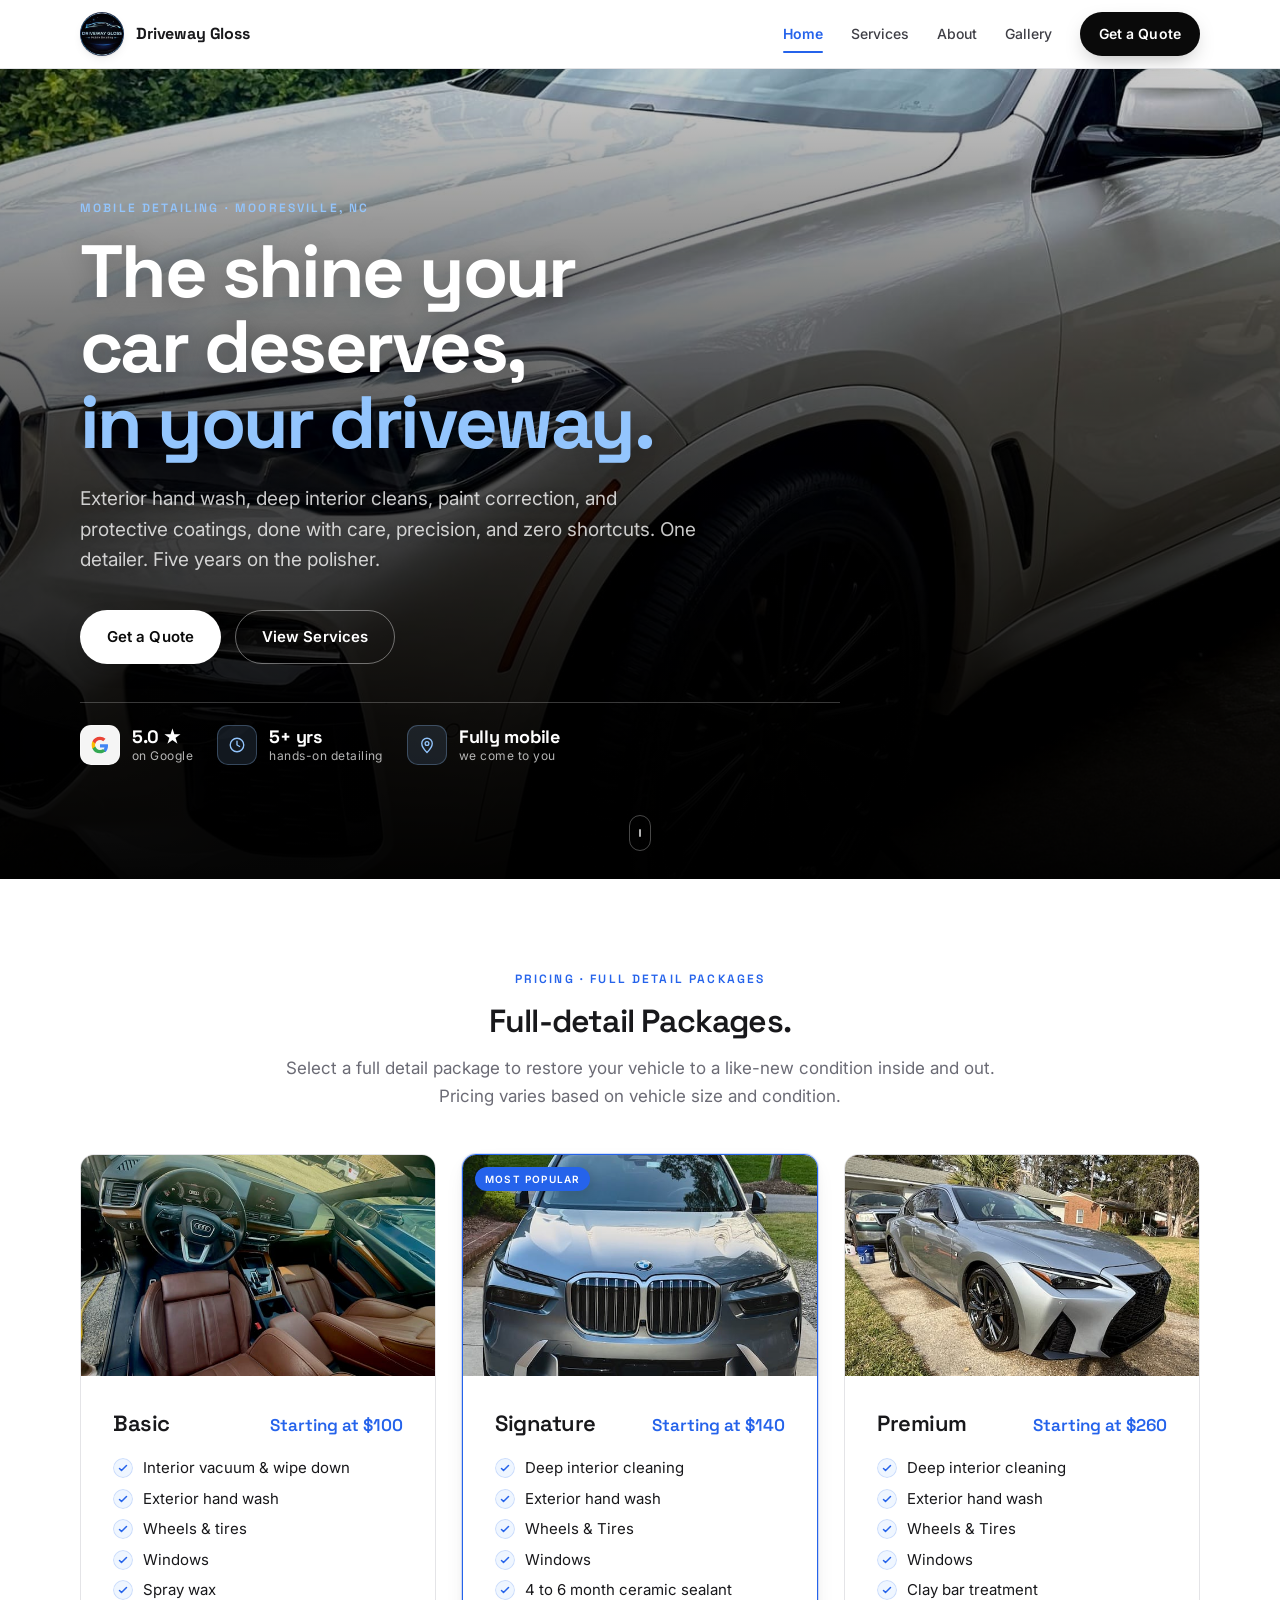
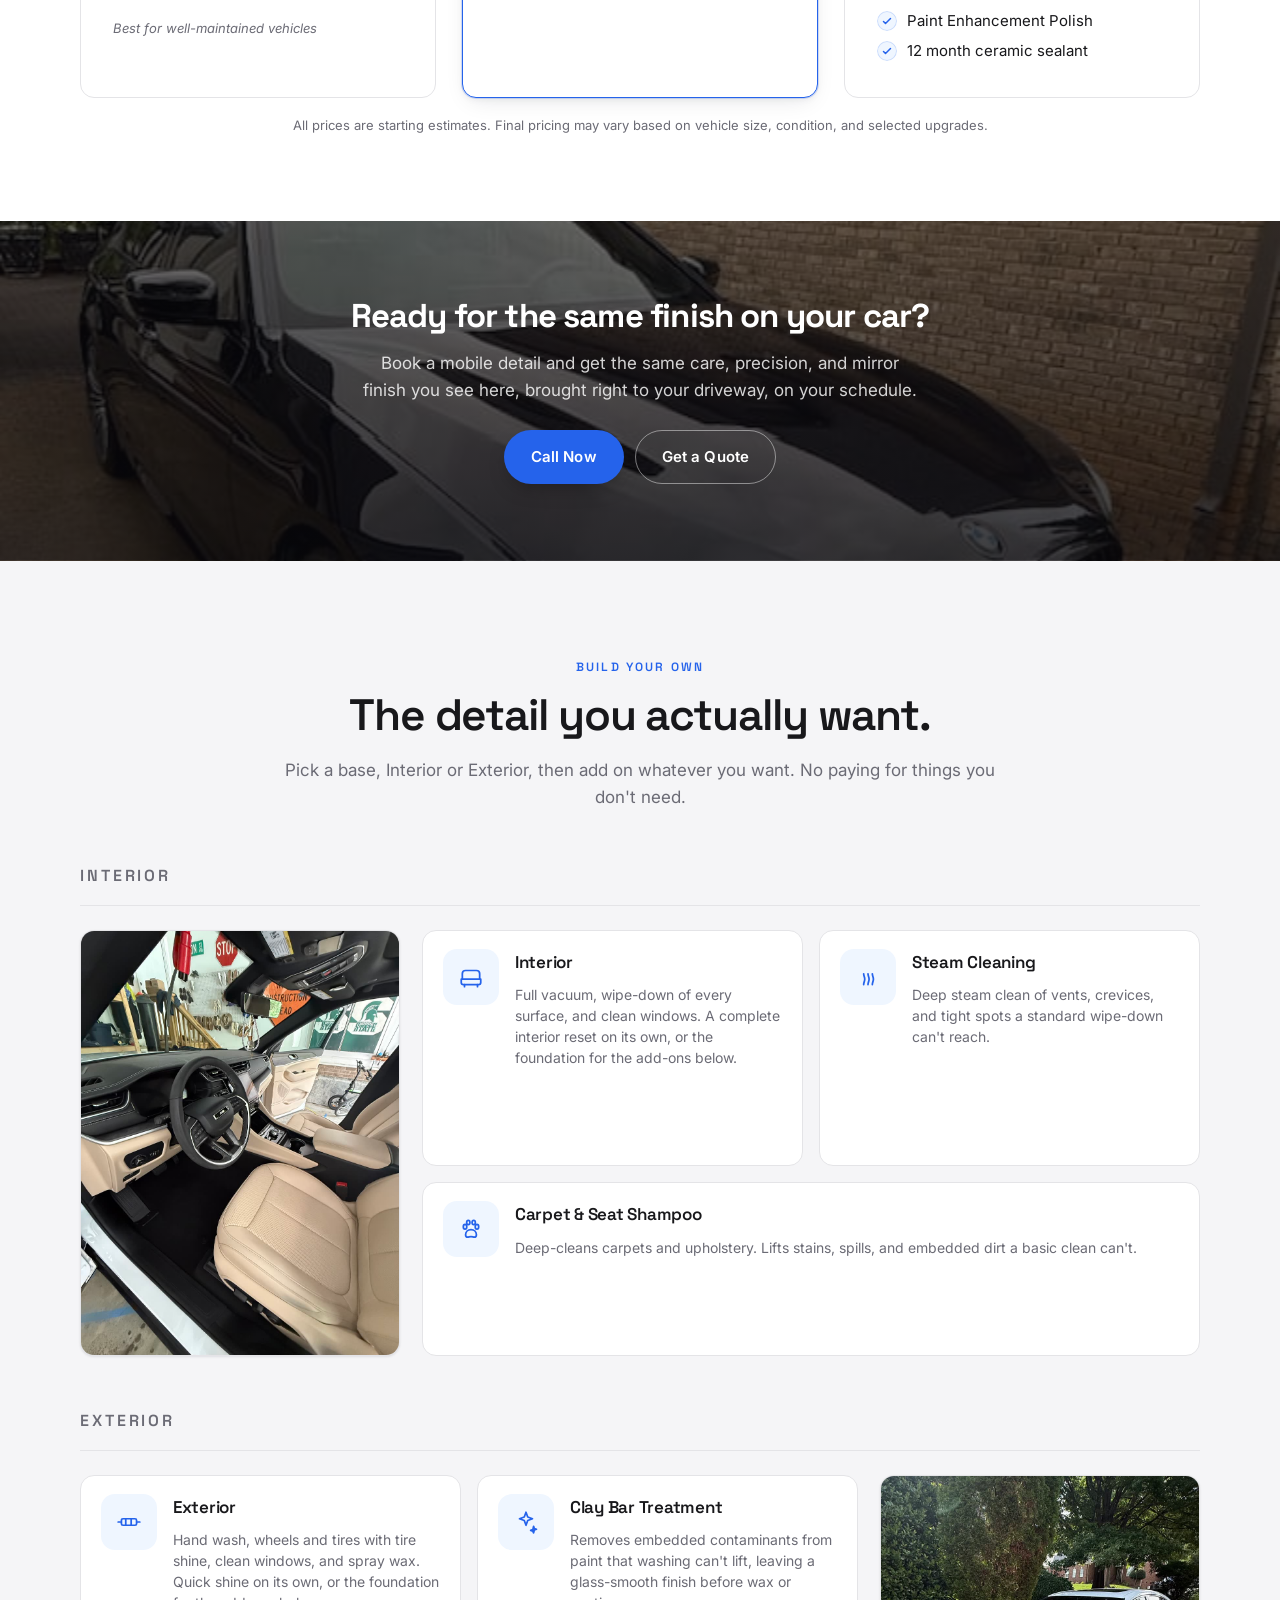
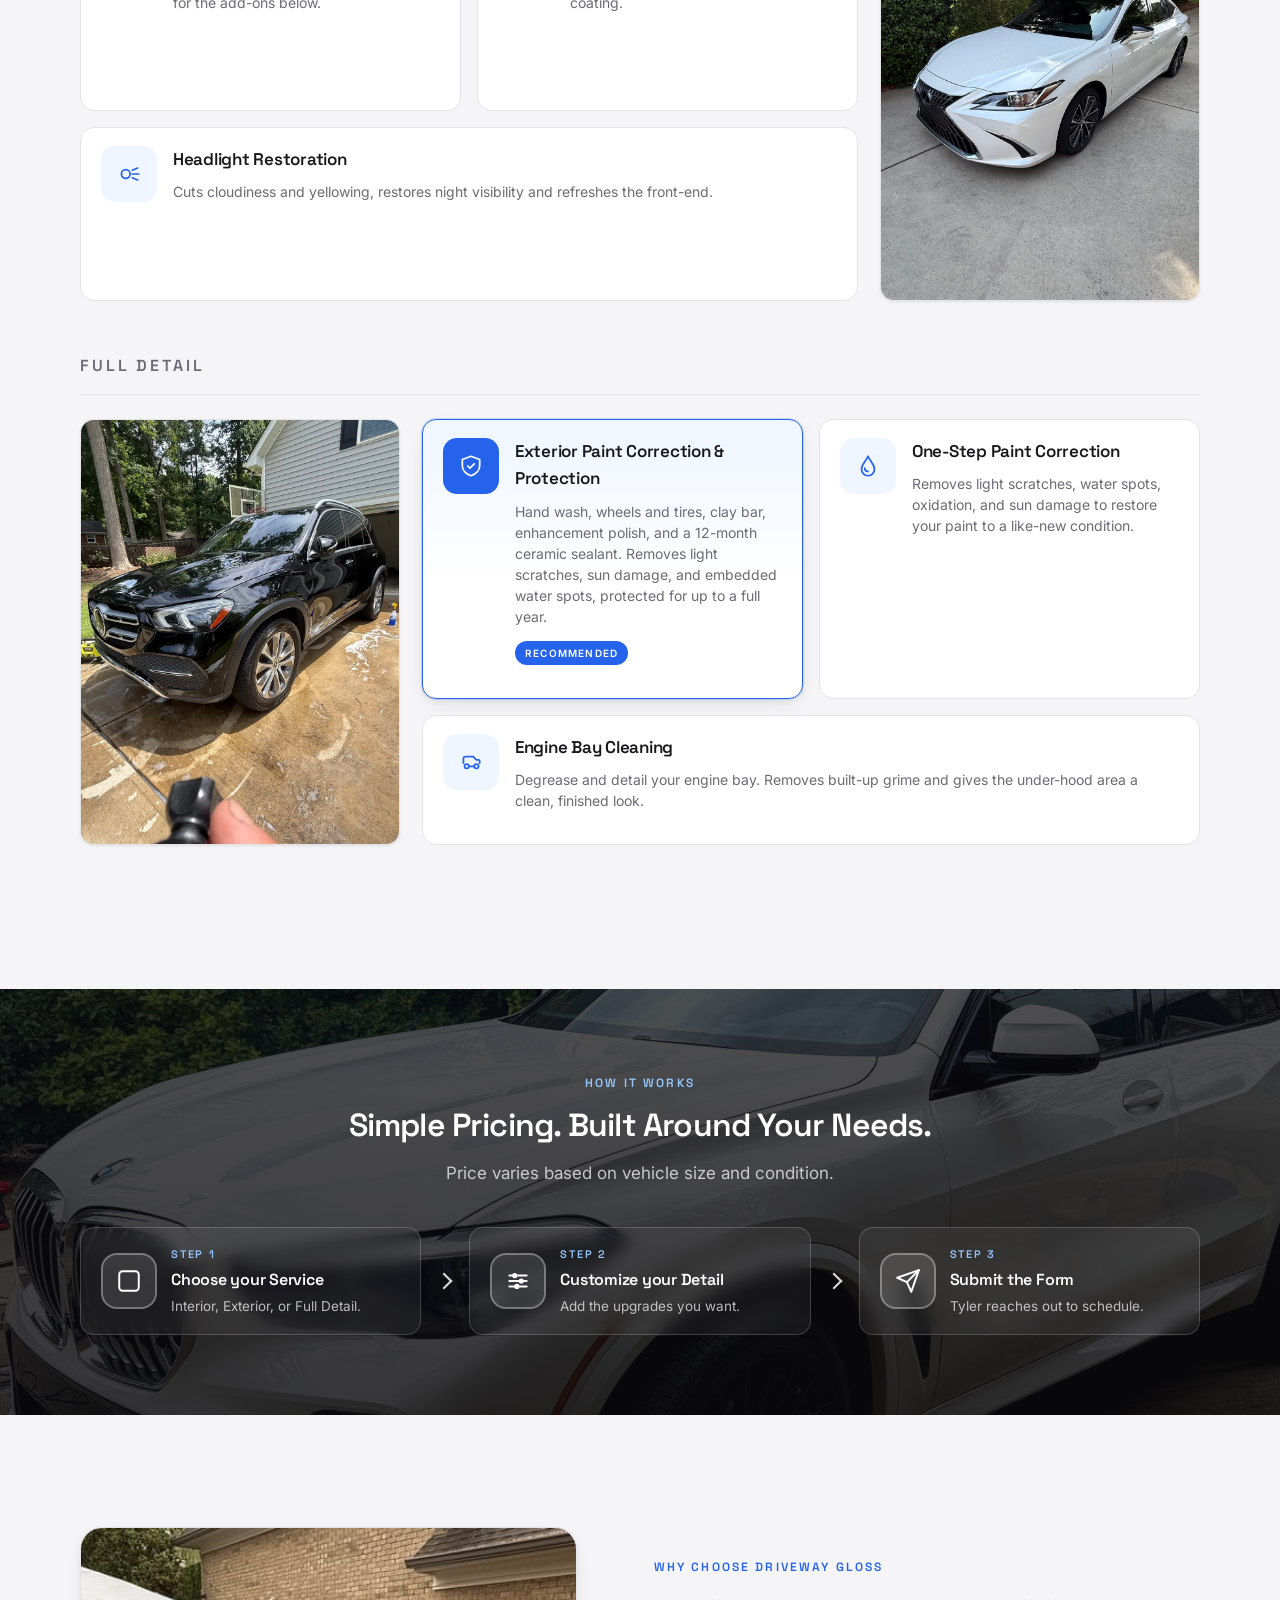
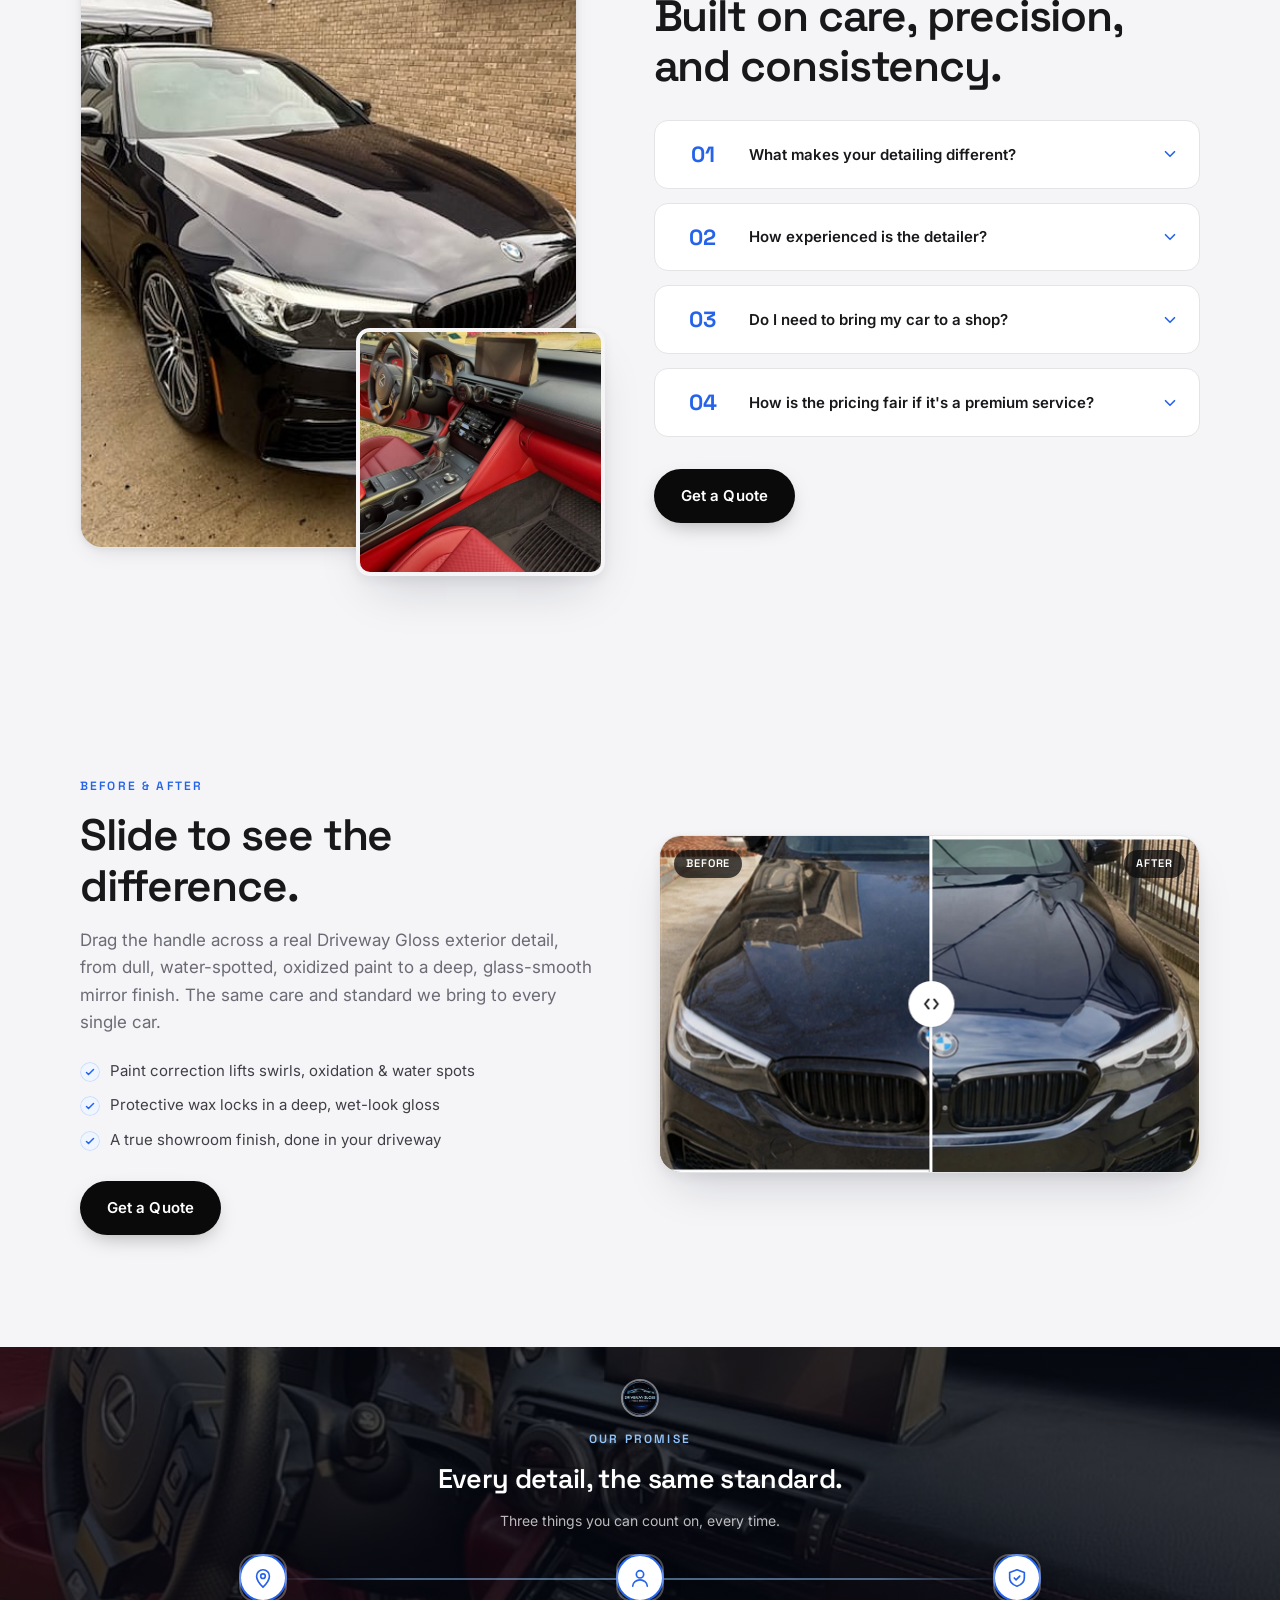
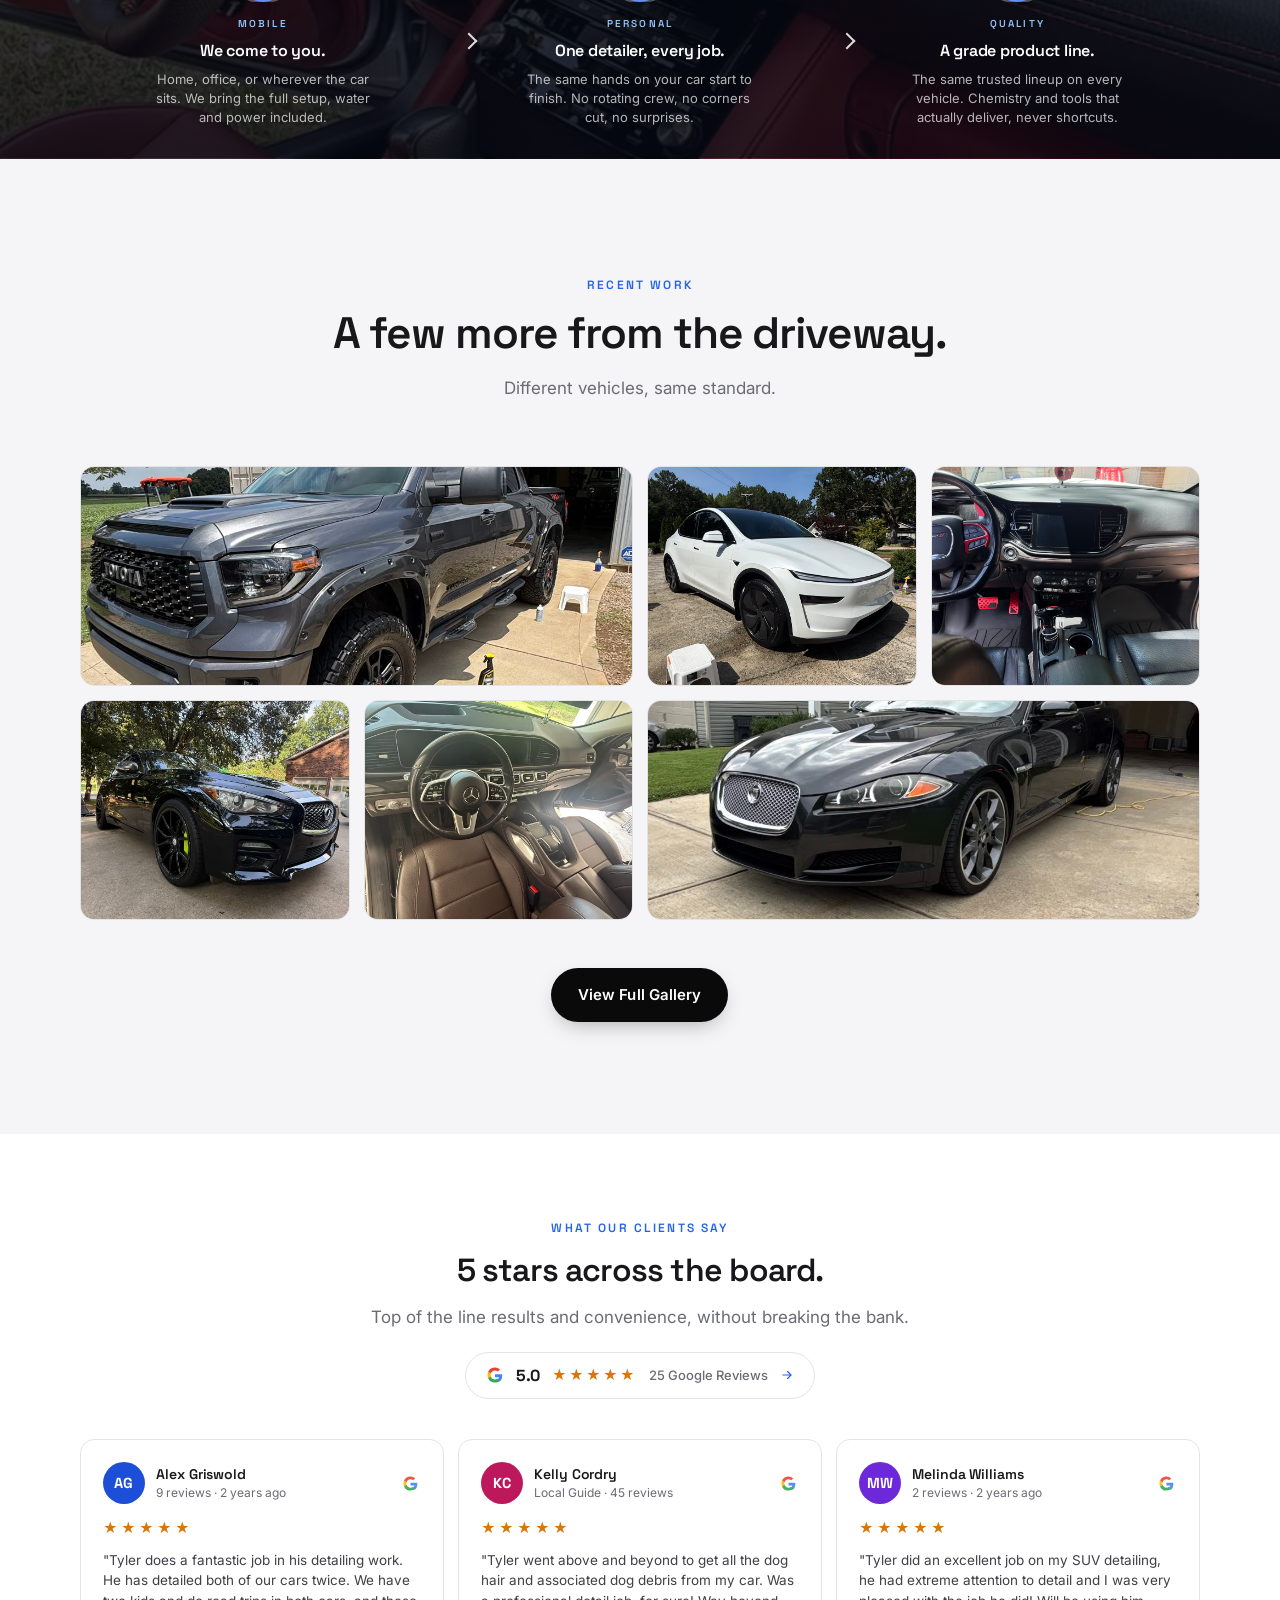
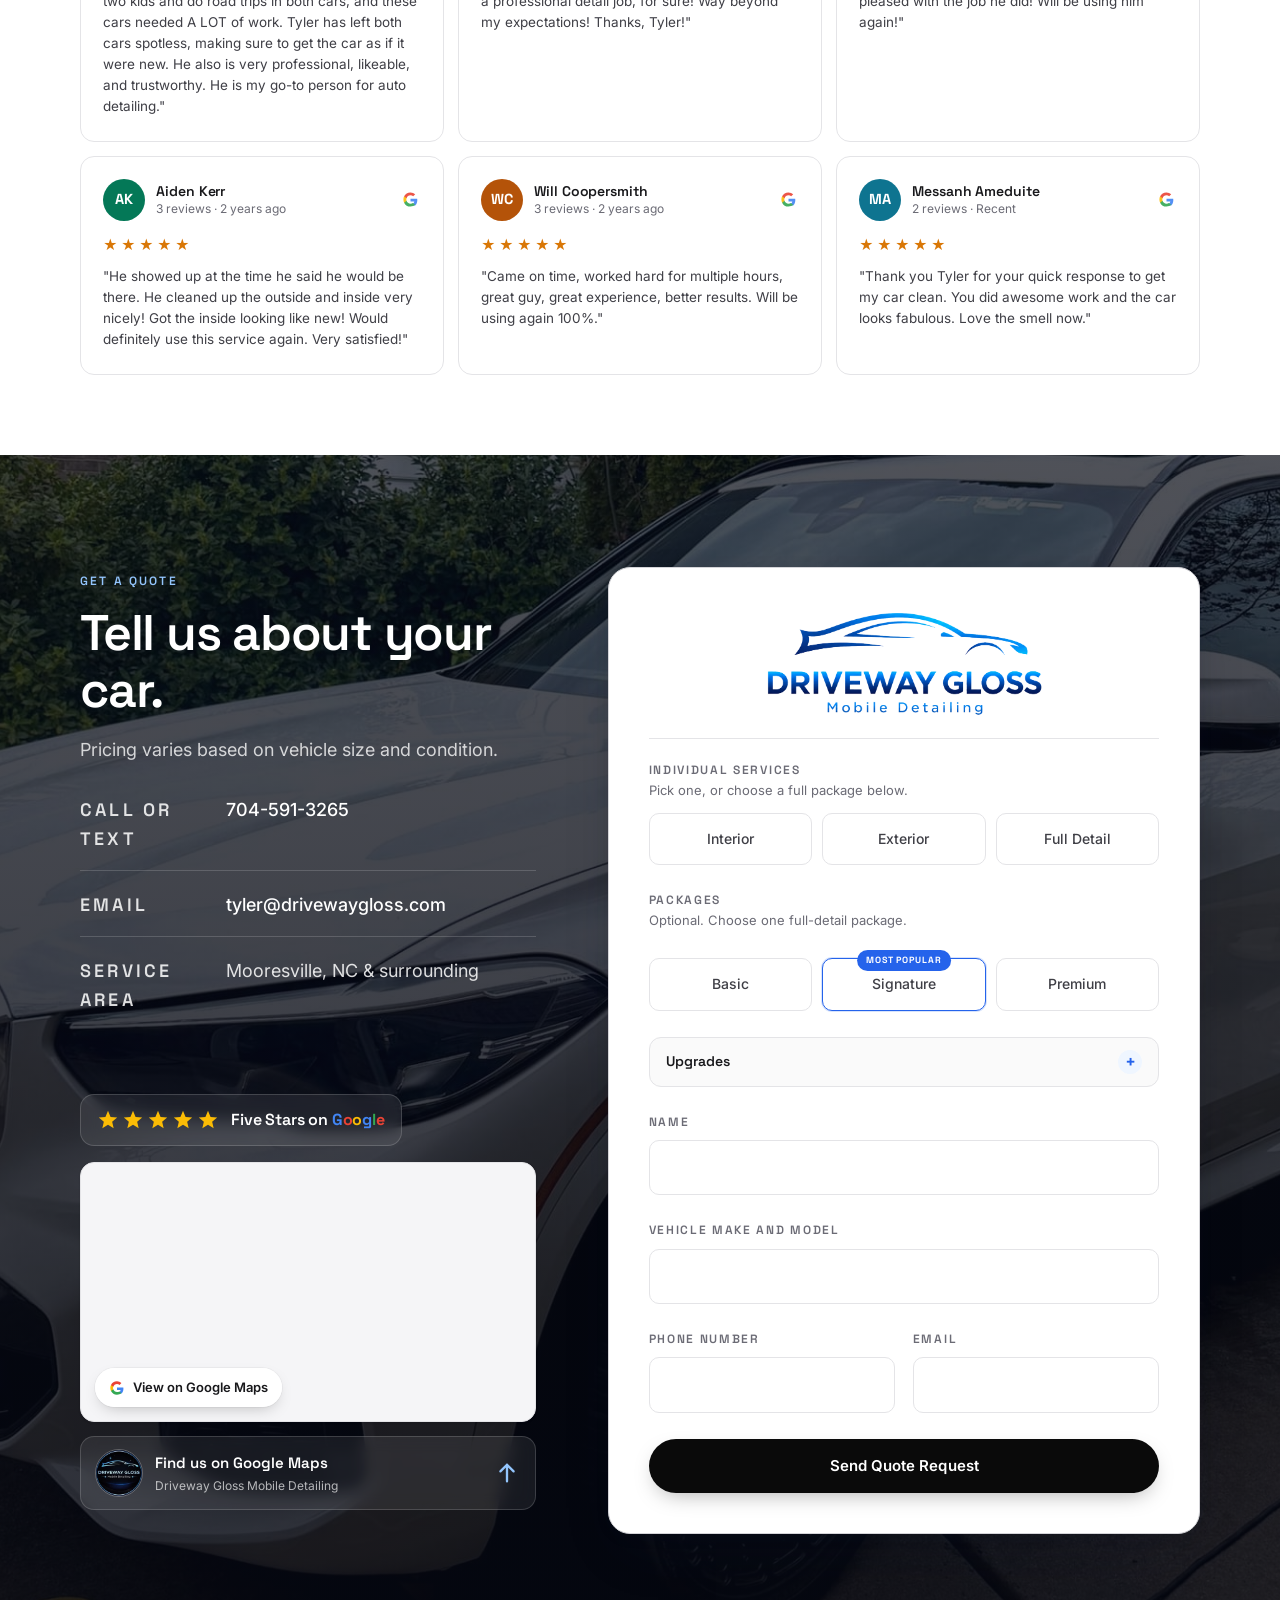
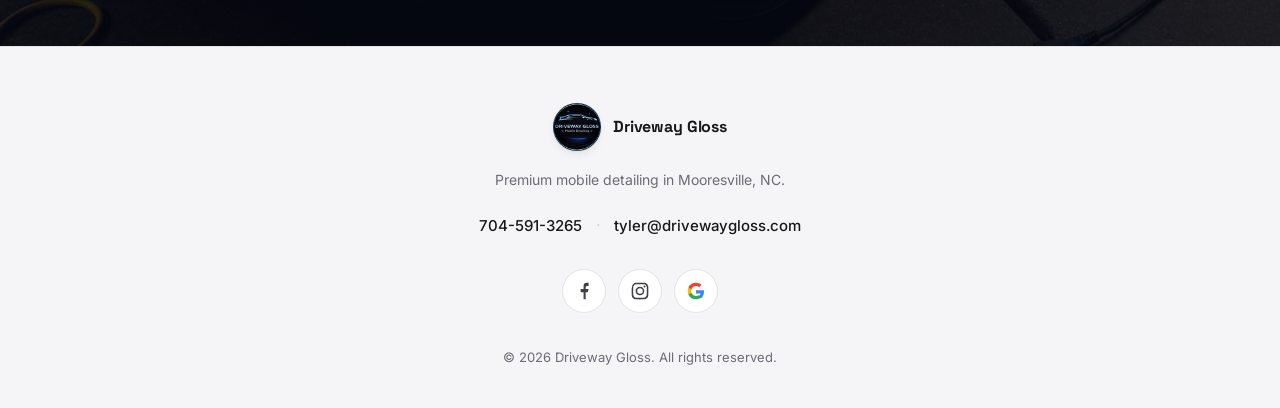
==== commit 6d6c1c62: "Fix mobile service tier sizing and native swipe navigation" ====
--- a/index.html
+++ b/index.html
@@ -51,7 +51,7 @@
   <link rel="preconnect" href="https://fonts.gstatic.com" crossorigin />
   <link href="https://fonts.googleapis.com/css2?family=Space+Grotesk:wght@500;600;700&family=Inter:wght@400;500;600&display=swap" rel="stylesheet" />
 
-  <link rel="stylesheet" href="css/style.css?v=3" />
+  <link rel="stylesheet" href="css/style.css?v=4" />
 
   <!-- Scroll-reveal elements start at opacity:0 and are switched on by main.js.
        With JavaScript off nothing would ever become visible, so show it all. -->
@@ -1046,6 +1046,6 @@
     </a>
   </aside>
 
-  <script src="js/main.js?v=3" defer></script>
+  <script src="js/main.js?v=4" defer></script>
 </body>
 </html>
--- a/css/style.css
+++ b/css/style.css
@@ -2175,8 +2175,7 @@
      the row. Premium carries seven bullets to Signature's five, and with the
      mobile price hidden nothing filled the difference, leaving ~70px of blank
      card under the shorter ones. */
-  .base-carousel .base-services,
-  .base-carousel--tiers .sv-tier-list {
+  .base-carousel .base-services {
     align-items: flex-start;
   }
 
@@ -2205,19 +2204,30 @@
     flex-basis: 68vw;
   }
 
-  /* Tier cards keep their normal full-width shape and simply slide. They opt
-     out of the shared scale-down/dim treatment above: at this card size the
-     shrunken neighbours read as fussy rather than polished, and the narrow
-     72vw width forced the card's wide row layout into a tall column. */
+  /* Service tiers follow the finger with native scrolling. Symmetric gutters
+     let the first and last card snap to the same centered position. */
+  .base-carousel--tiers { touch-action: auto; }
+  .base-carousel--tiers .sv-tier-list {
+    position: relative;
+    width: 100%;
+    align-items: stretch;
+    padding-inline: max(0px, calc((100% - min(80vw, 440px)) / 2));
+    overflow-x: auto;
+    scroll-snap-type: x mandatory;
+    overscroll-behavior-x: contain;
+    scrollbar-width: none;
+    transform: none;
+    transition: none;
+    will-change: auto;
+  }
+  .base-carousel--tiers .sv-tier-list::-webkit-scrollbar { display: none; }
   .base-carousel--tiers .sv-tier-list > .sv-tier {
     flex: 0 0 80vw;
     max-width: 440px;
-  }
-  /* Arrows tucked to the very edge. At 86vw the card left no room and the
-     40px buttons sat on top of the feature pills; 80vw plus a 4px inset keeps
-     them clear of the card on a 390px phone and wider. */
-  .base-carousel--tiers .base-carousel__arrow--prev { left: 4px; }
-  .base-carousel--tiers .base-carousel__arrow--next { right: 4px; }
+    scroll-snap-align: center;
+    scroll-snap-stop: always;
+  }
+  .base-carousel--tiers .sv-tier:hover { transform: none; }
 
   /* Steps carousel: no down-arrow chevrons between cards (arrows are on the sides now) */
   #how-it-works .base-carousel--steps .step:not(:last-child)::after { display: none; }
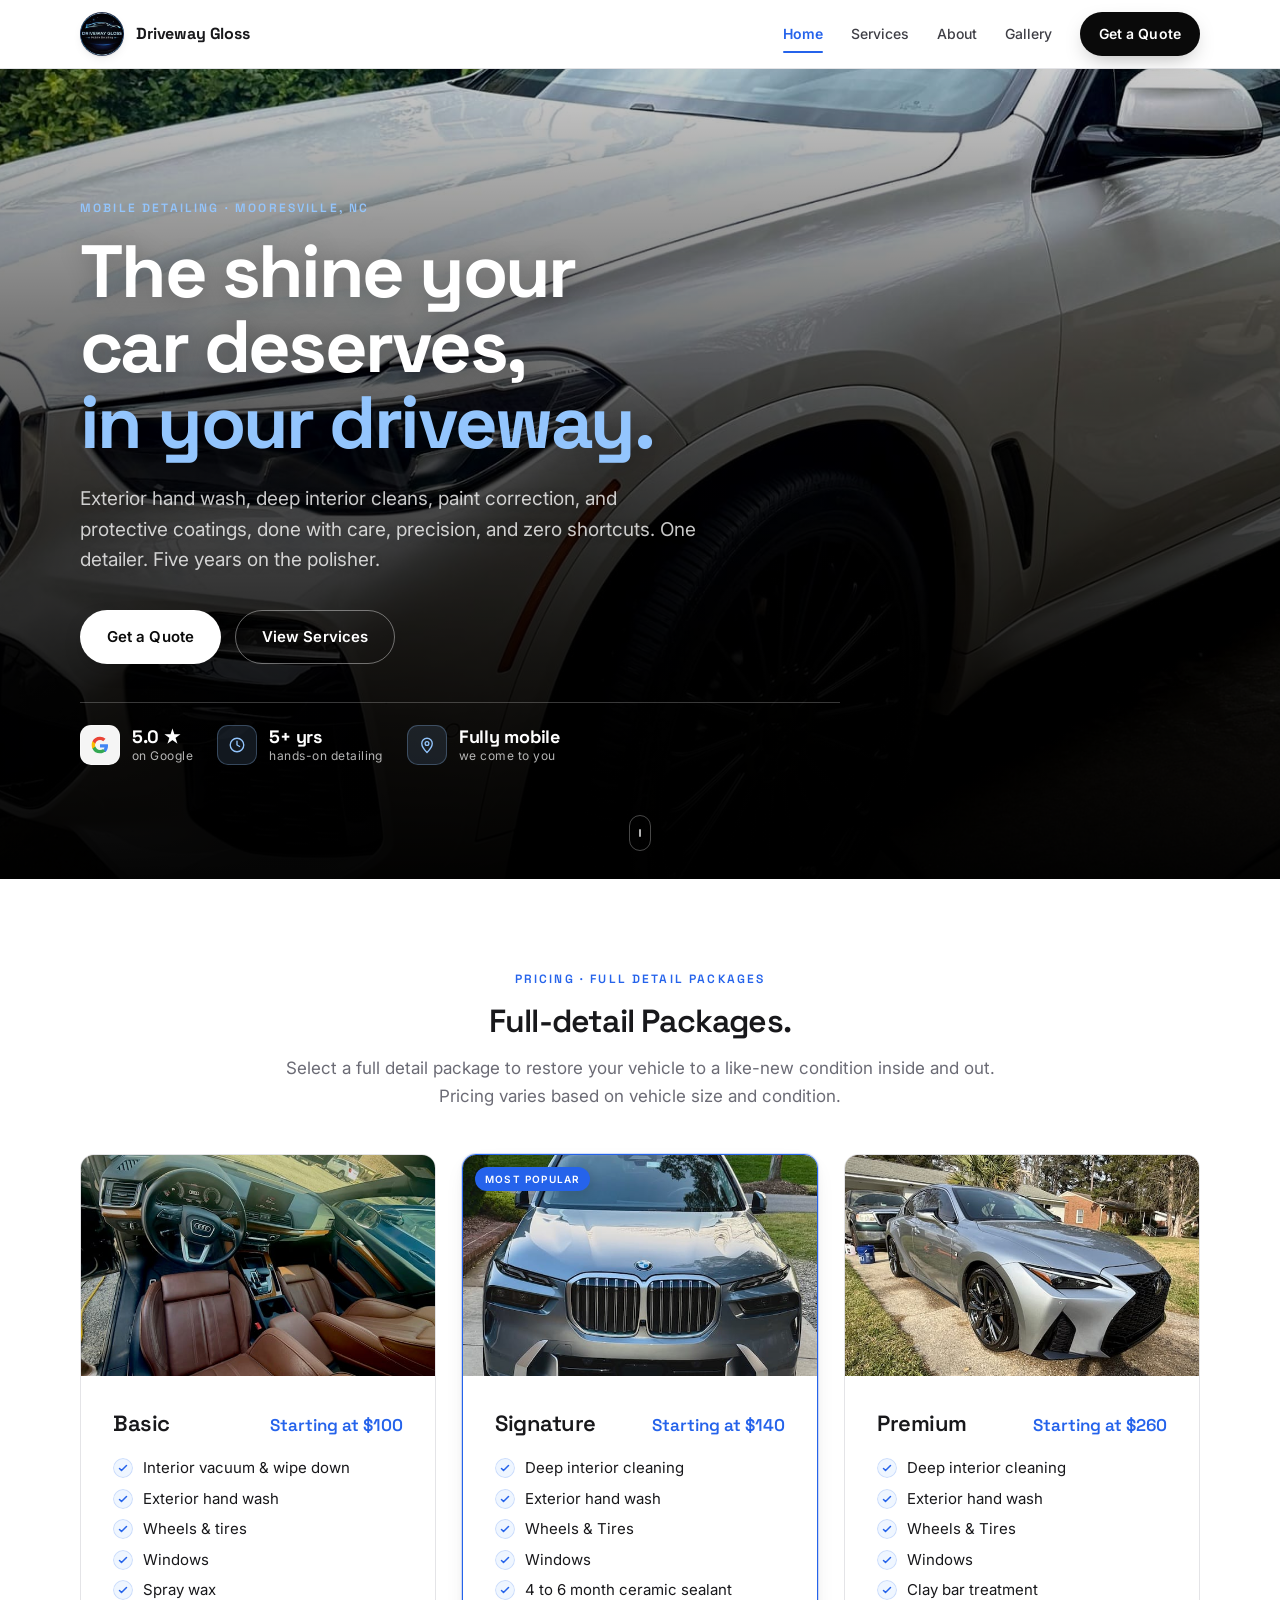
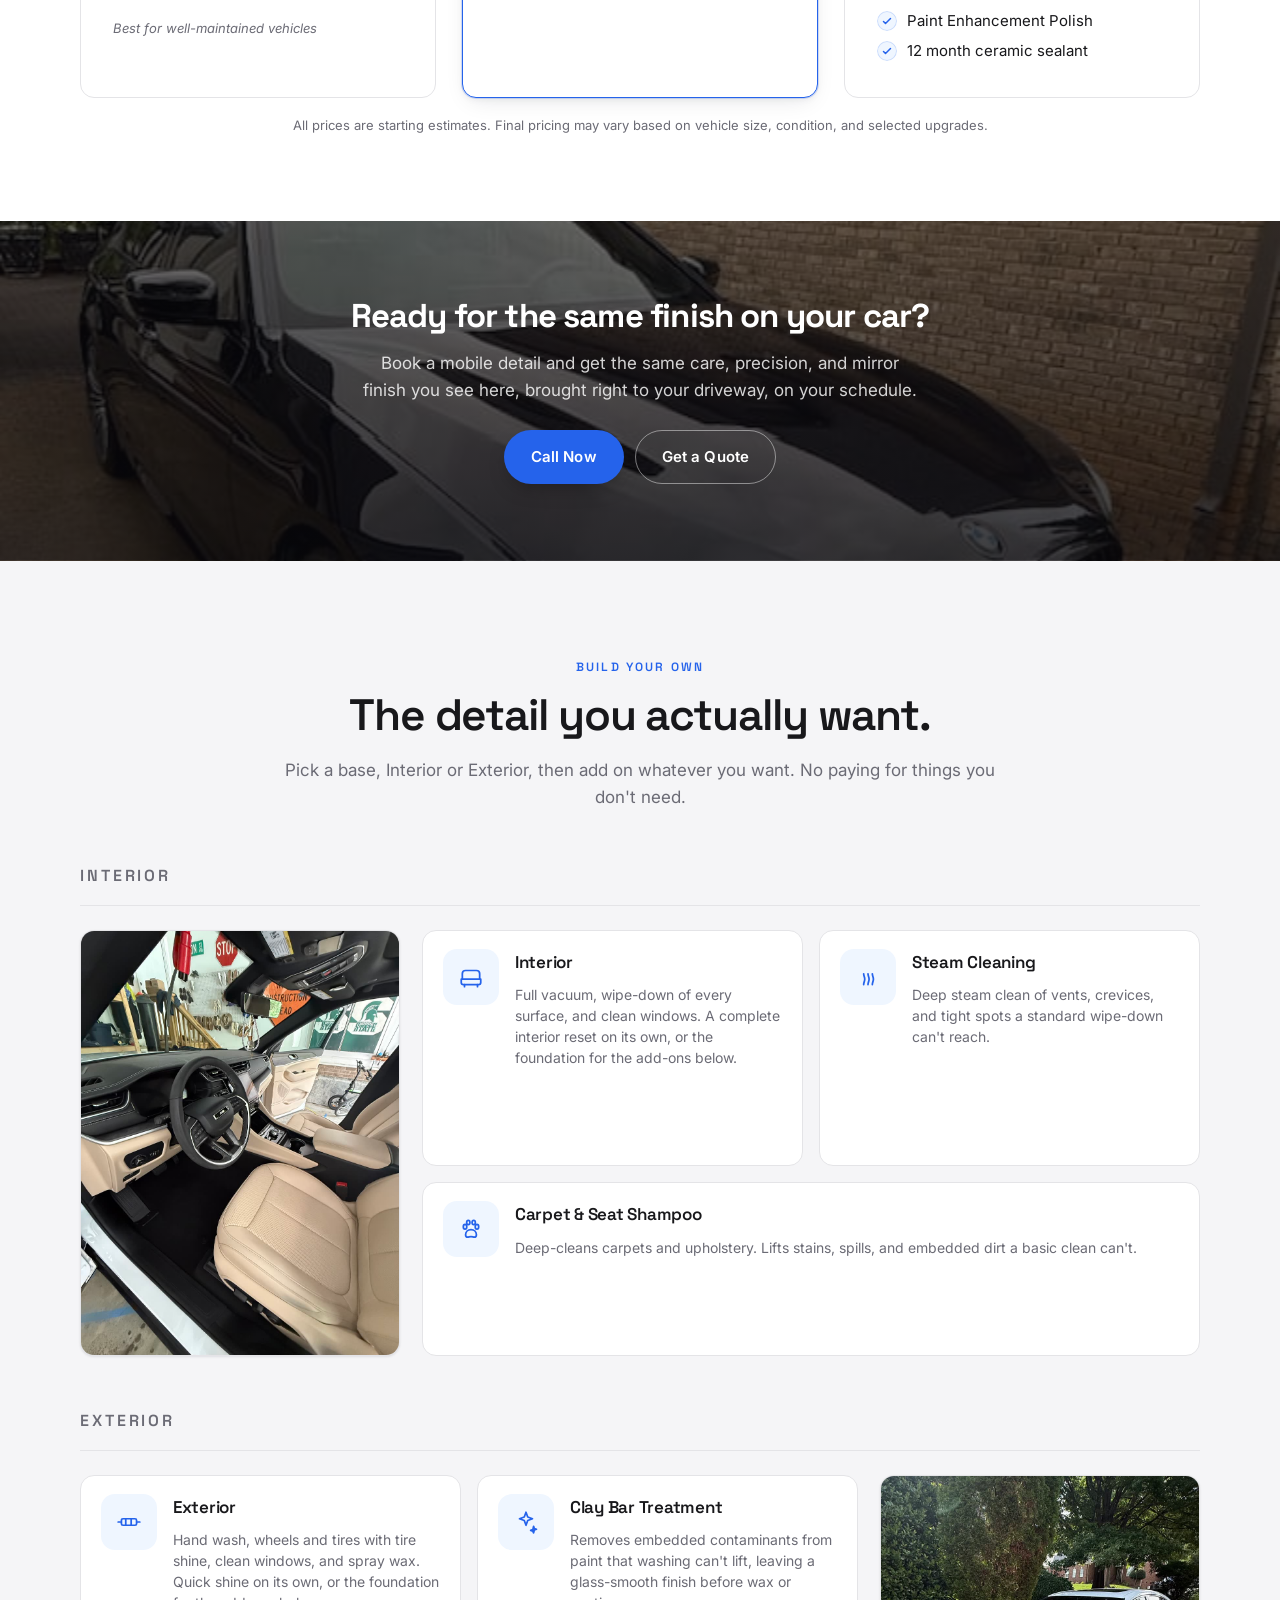
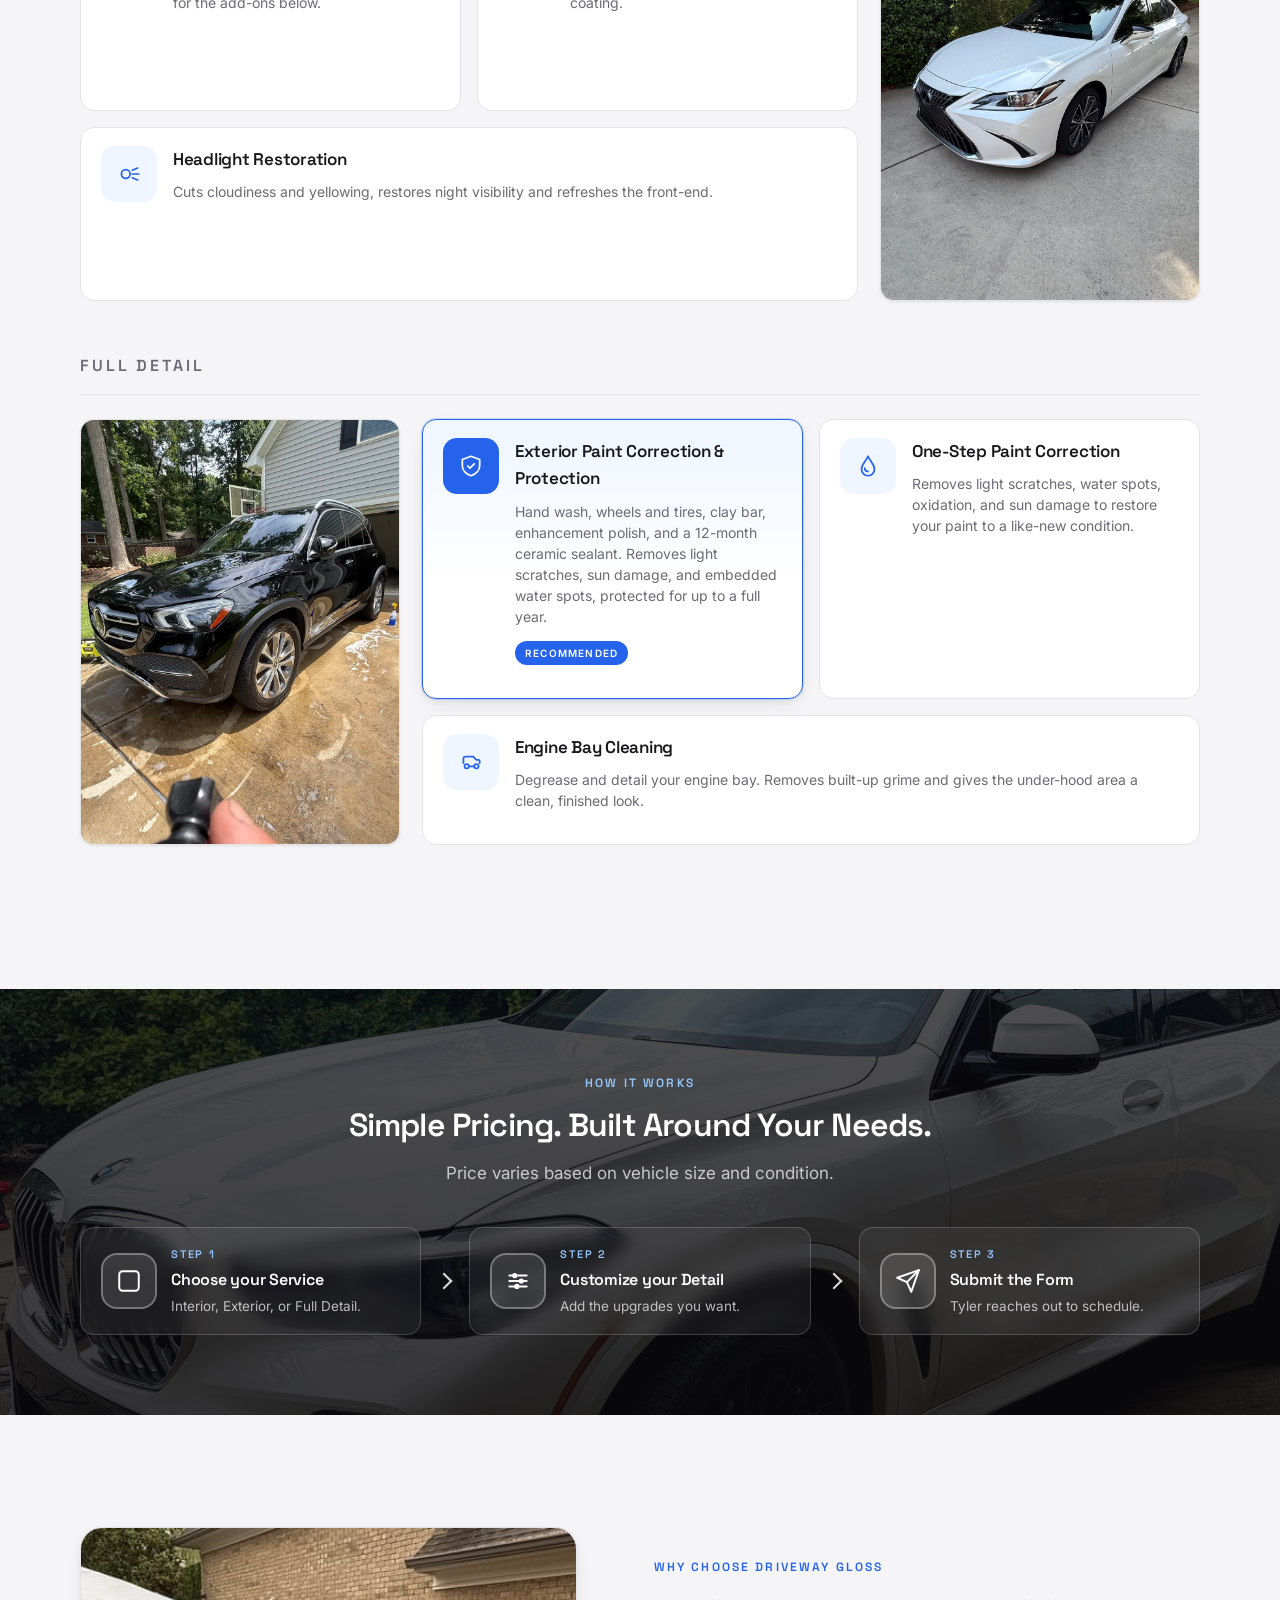
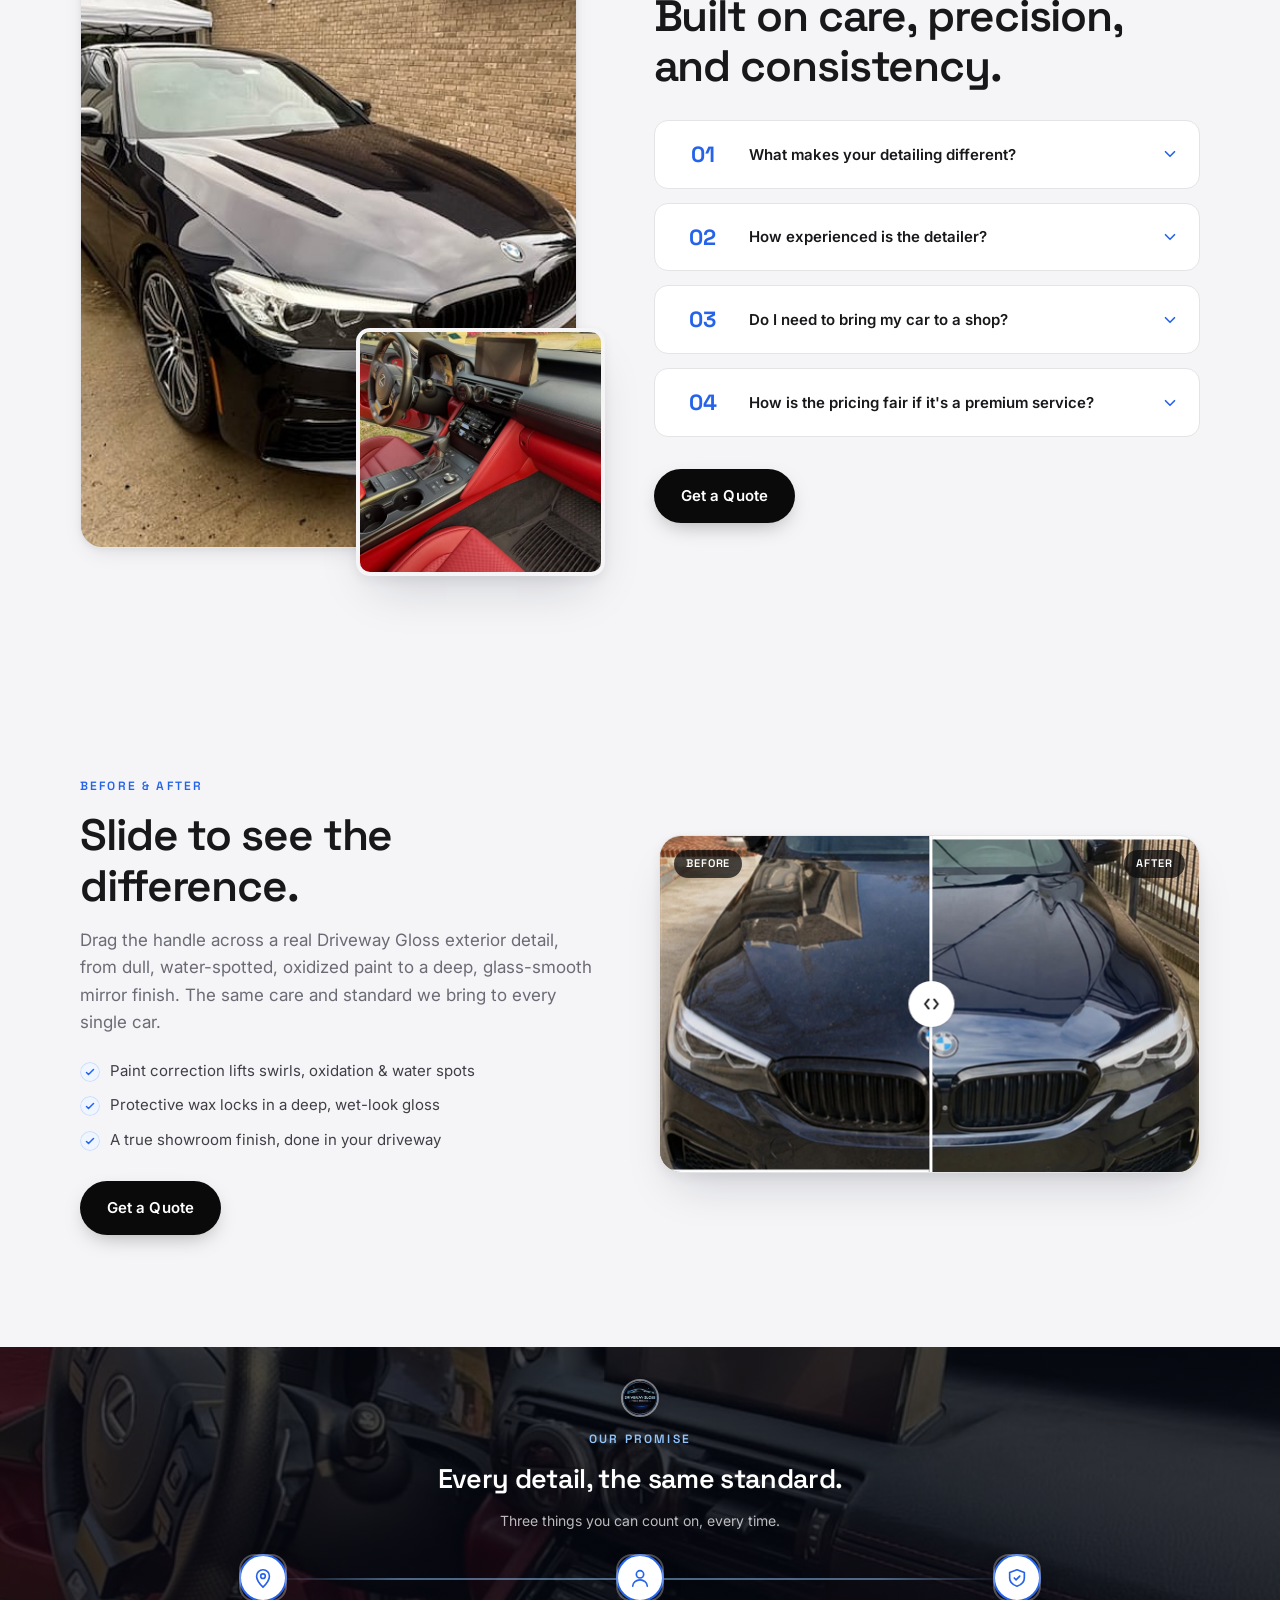
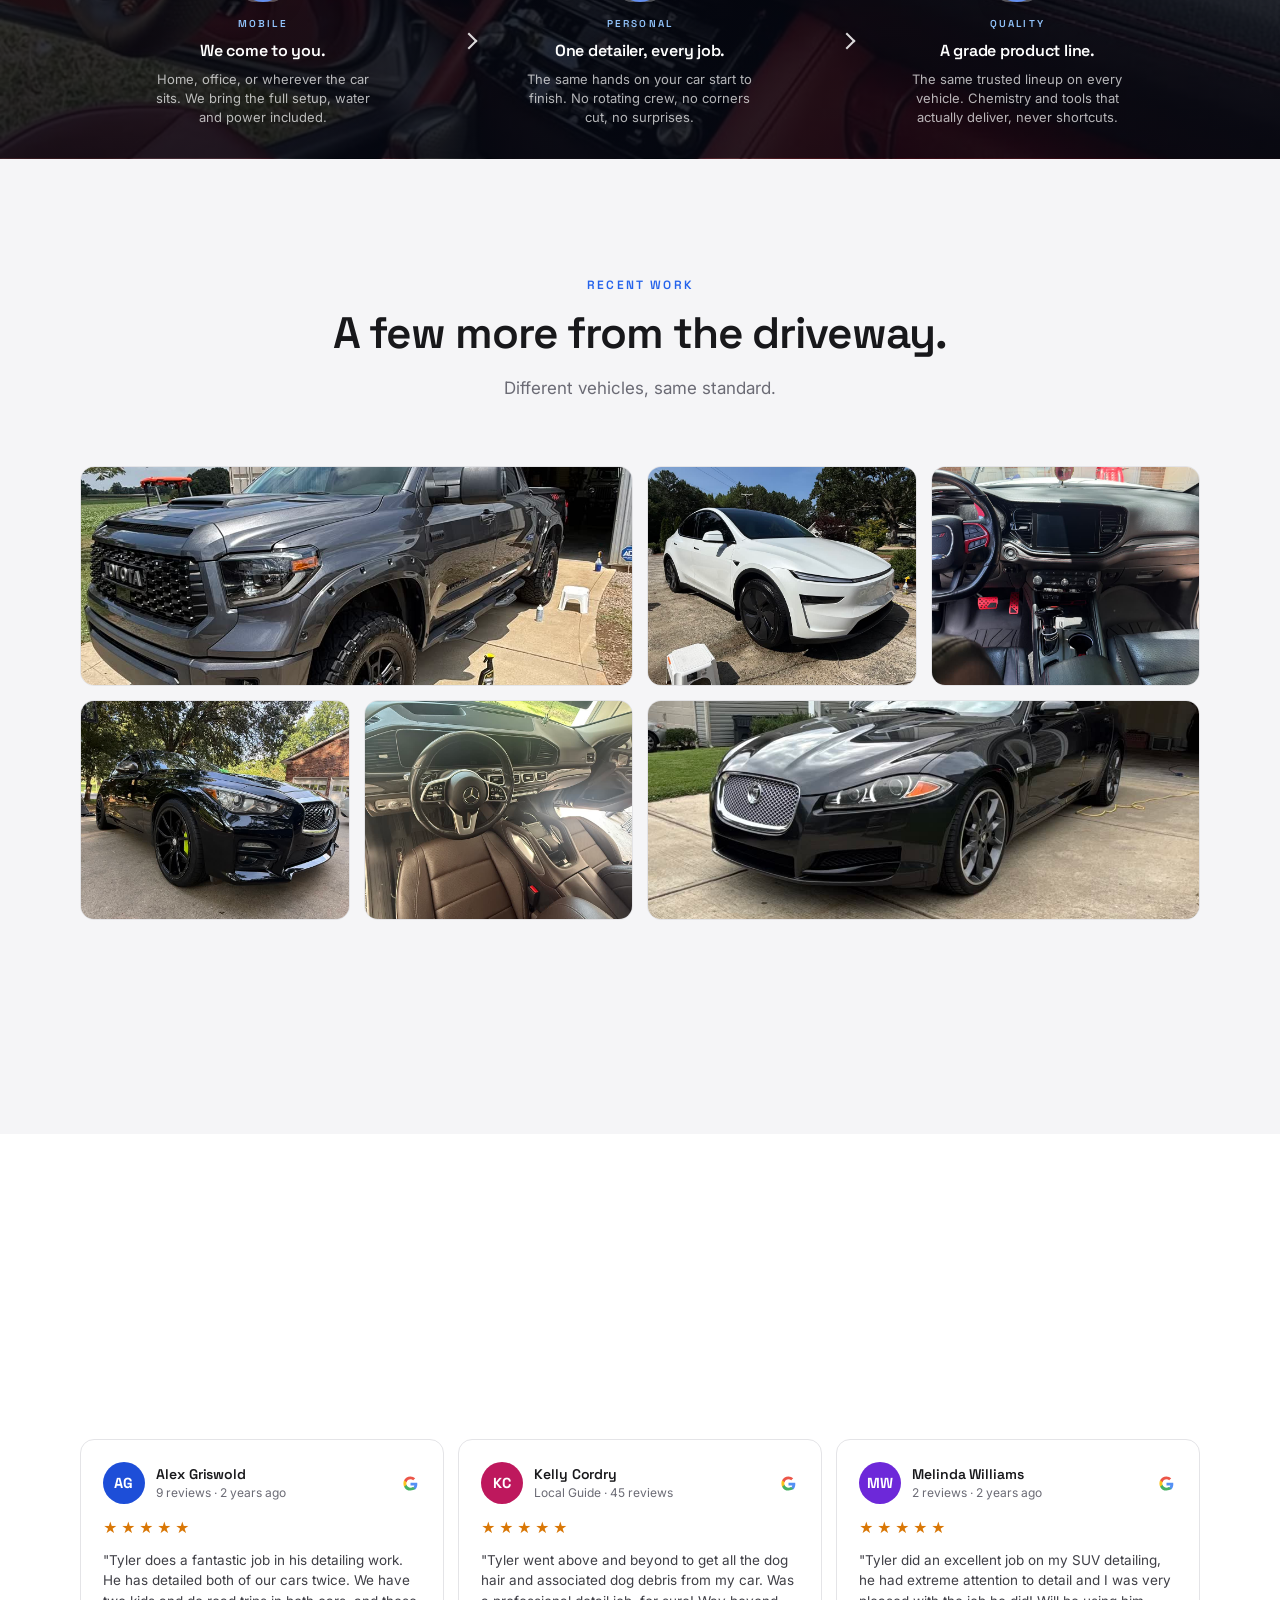
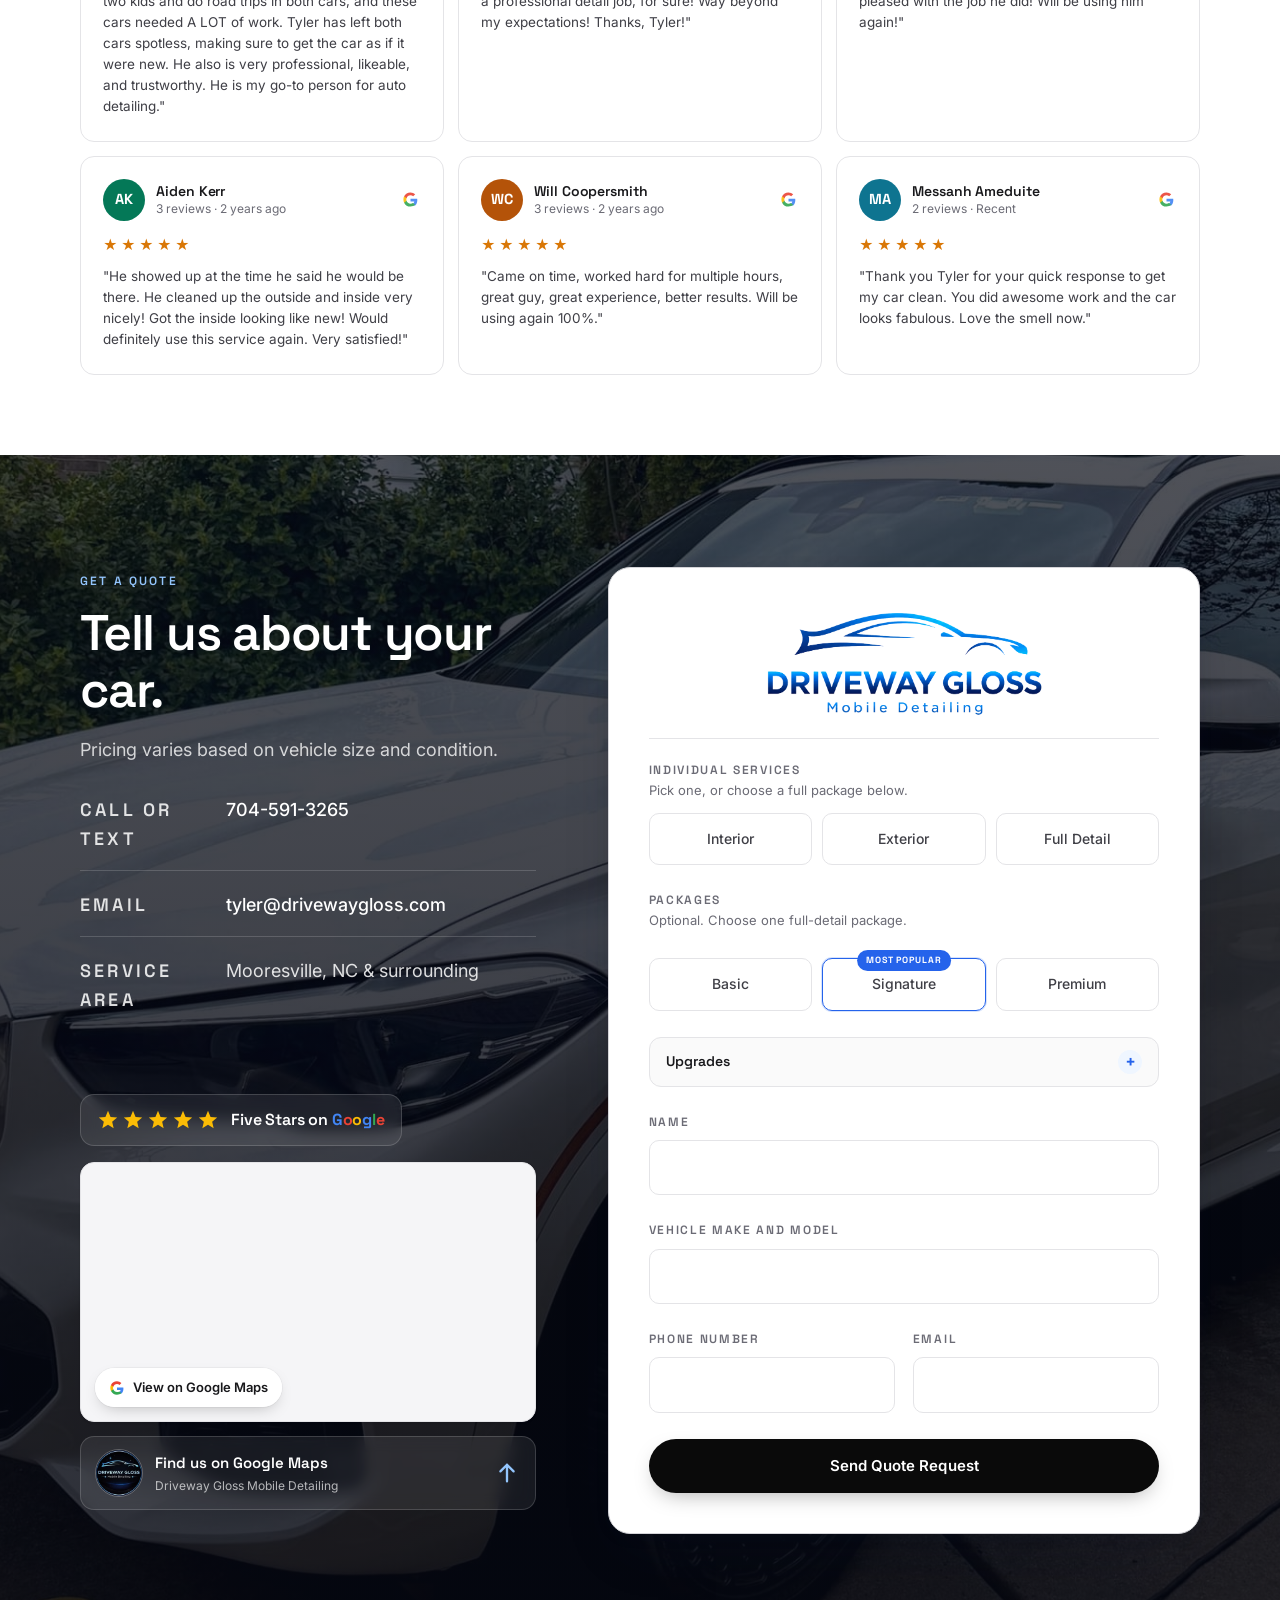
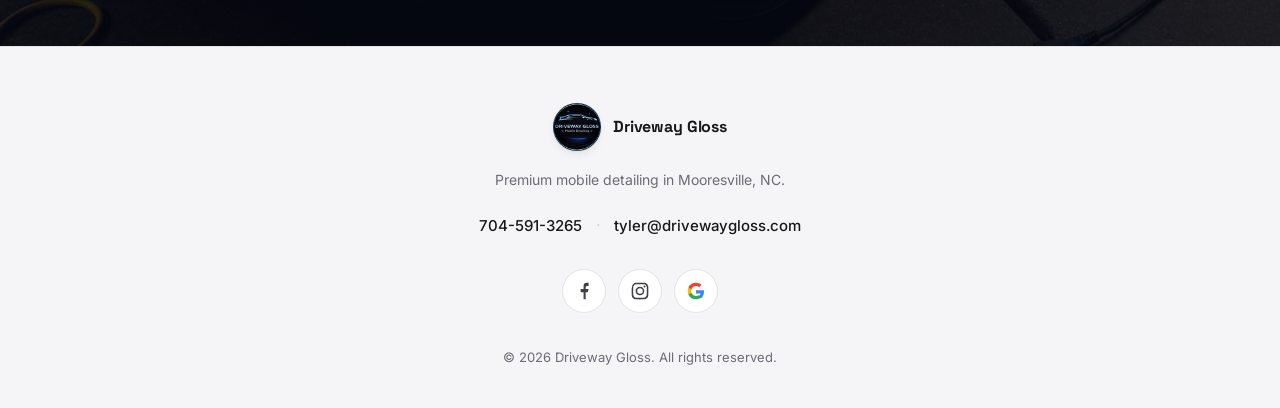
==== commit 755e5052: "Merge completed service artwork while preserving layout fixes" ====
--- a/index.html
+++ b/index.html
@@ -51,7 +51,7 @@
   <link rel="preconnect" href="https://fonts.gstatic.com" crossorigin />
   <link href="https://fonts.googleapis.com/css2?family=Space+Grotesk:wght@500;600;700&family=Inter:wght@400;500;600&display=swap" rel="stylesheet" />
 
-  <link rel="stylesheet" href="css/style.css?v=4" />
+  <link rel="stylesheet" href="css/style.css?v=5" />
 
   <!-- Scroll-reveal elements start at opacity:0 and are switched on by main.js.
        With JavaScript off nothing would ever become visible, so show it all. -->
@@ -1046,6 +1046,6 @@
     </a>
   </aside>
 
-  <script src="js/main.js?v=4" defer></script>
+  <script src="js/main.js?v=5" defer></script>
 </body>
 </html>
--- a/css/style.css
+++ b/css/style.css
@@ -644,6 +644,14 @@
 .services-grid > * {
   flex: 1 1 280px;
   /* Cards stretch to fill leftover space in the row: no orphan empty columns */
+}
+
+@media (min-width: 961px) {
+  /* The third service fills the row beneath the first two cards. */
+  #upgrades .services-grid > .service-card:last-child:nth-child(odd) {
+    flex-basis: 100%;
+    max-width: none;
+  }
 }
 
 .service-card {
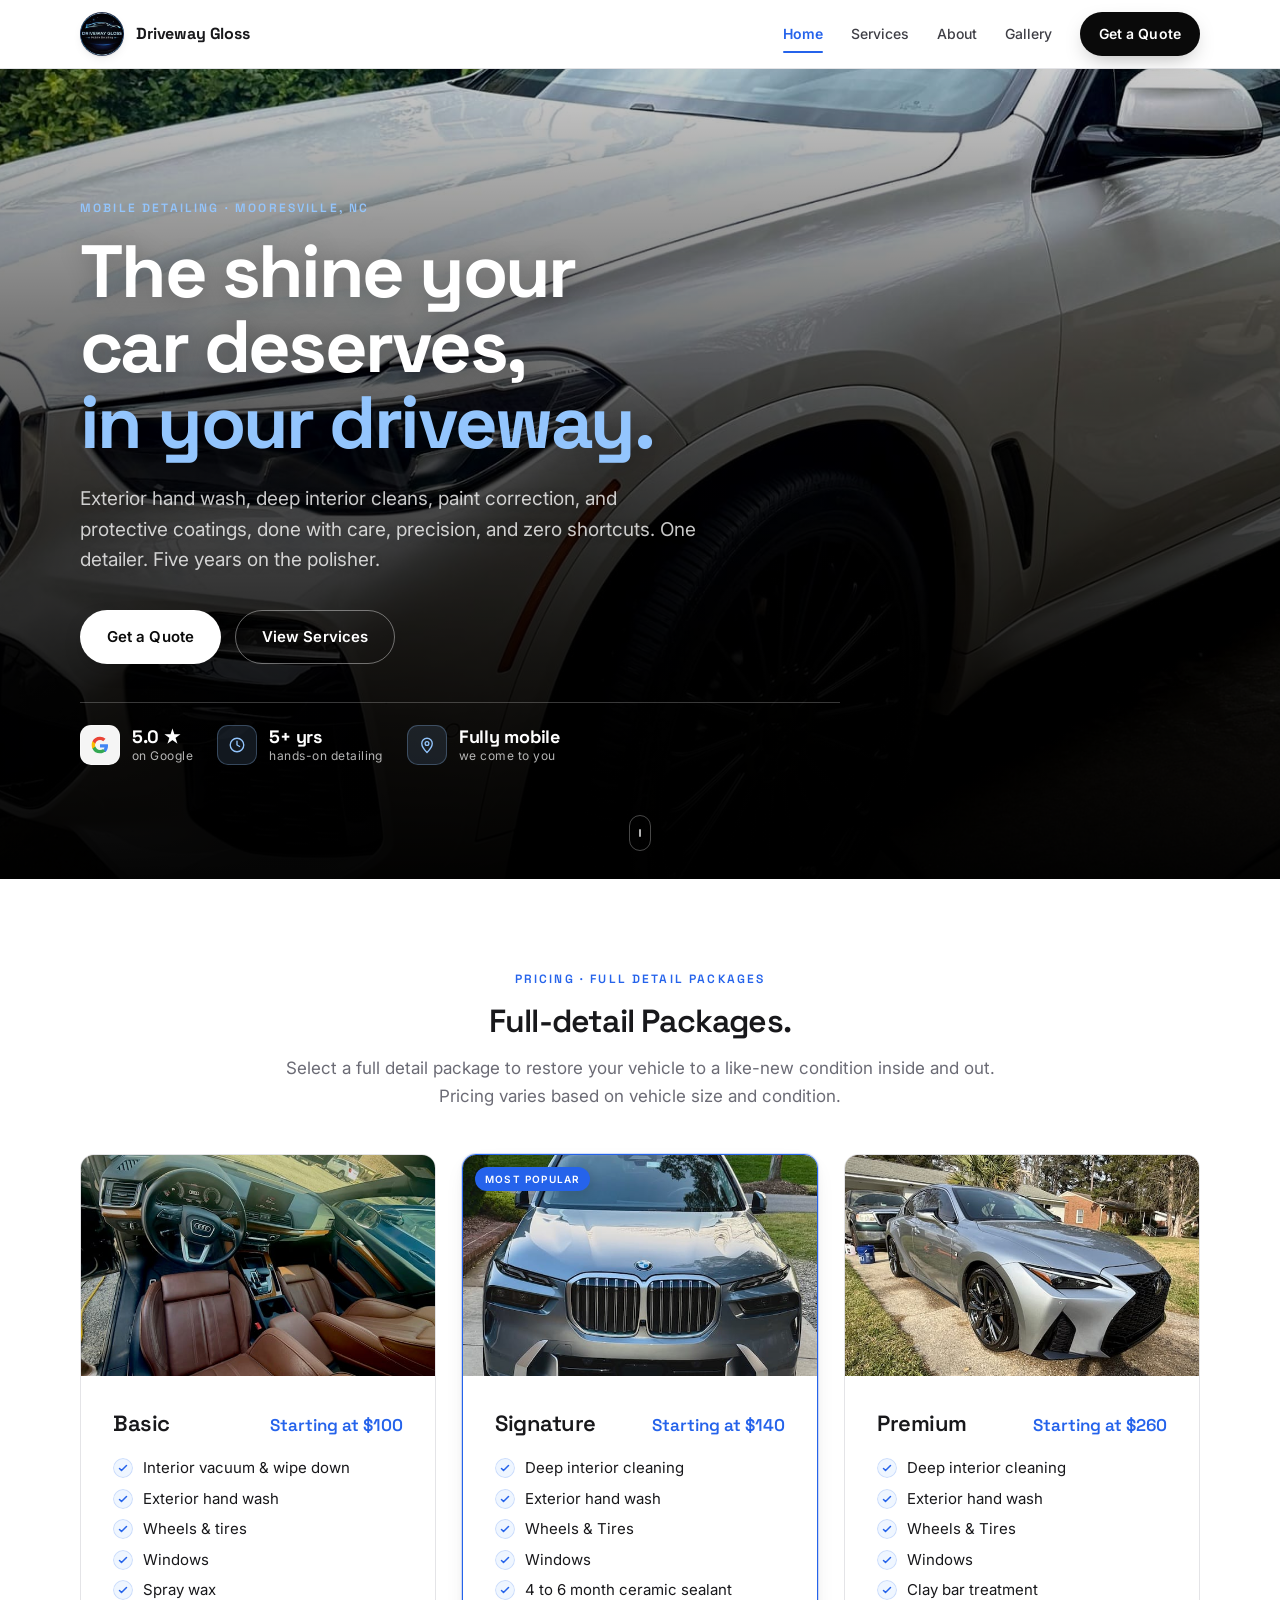
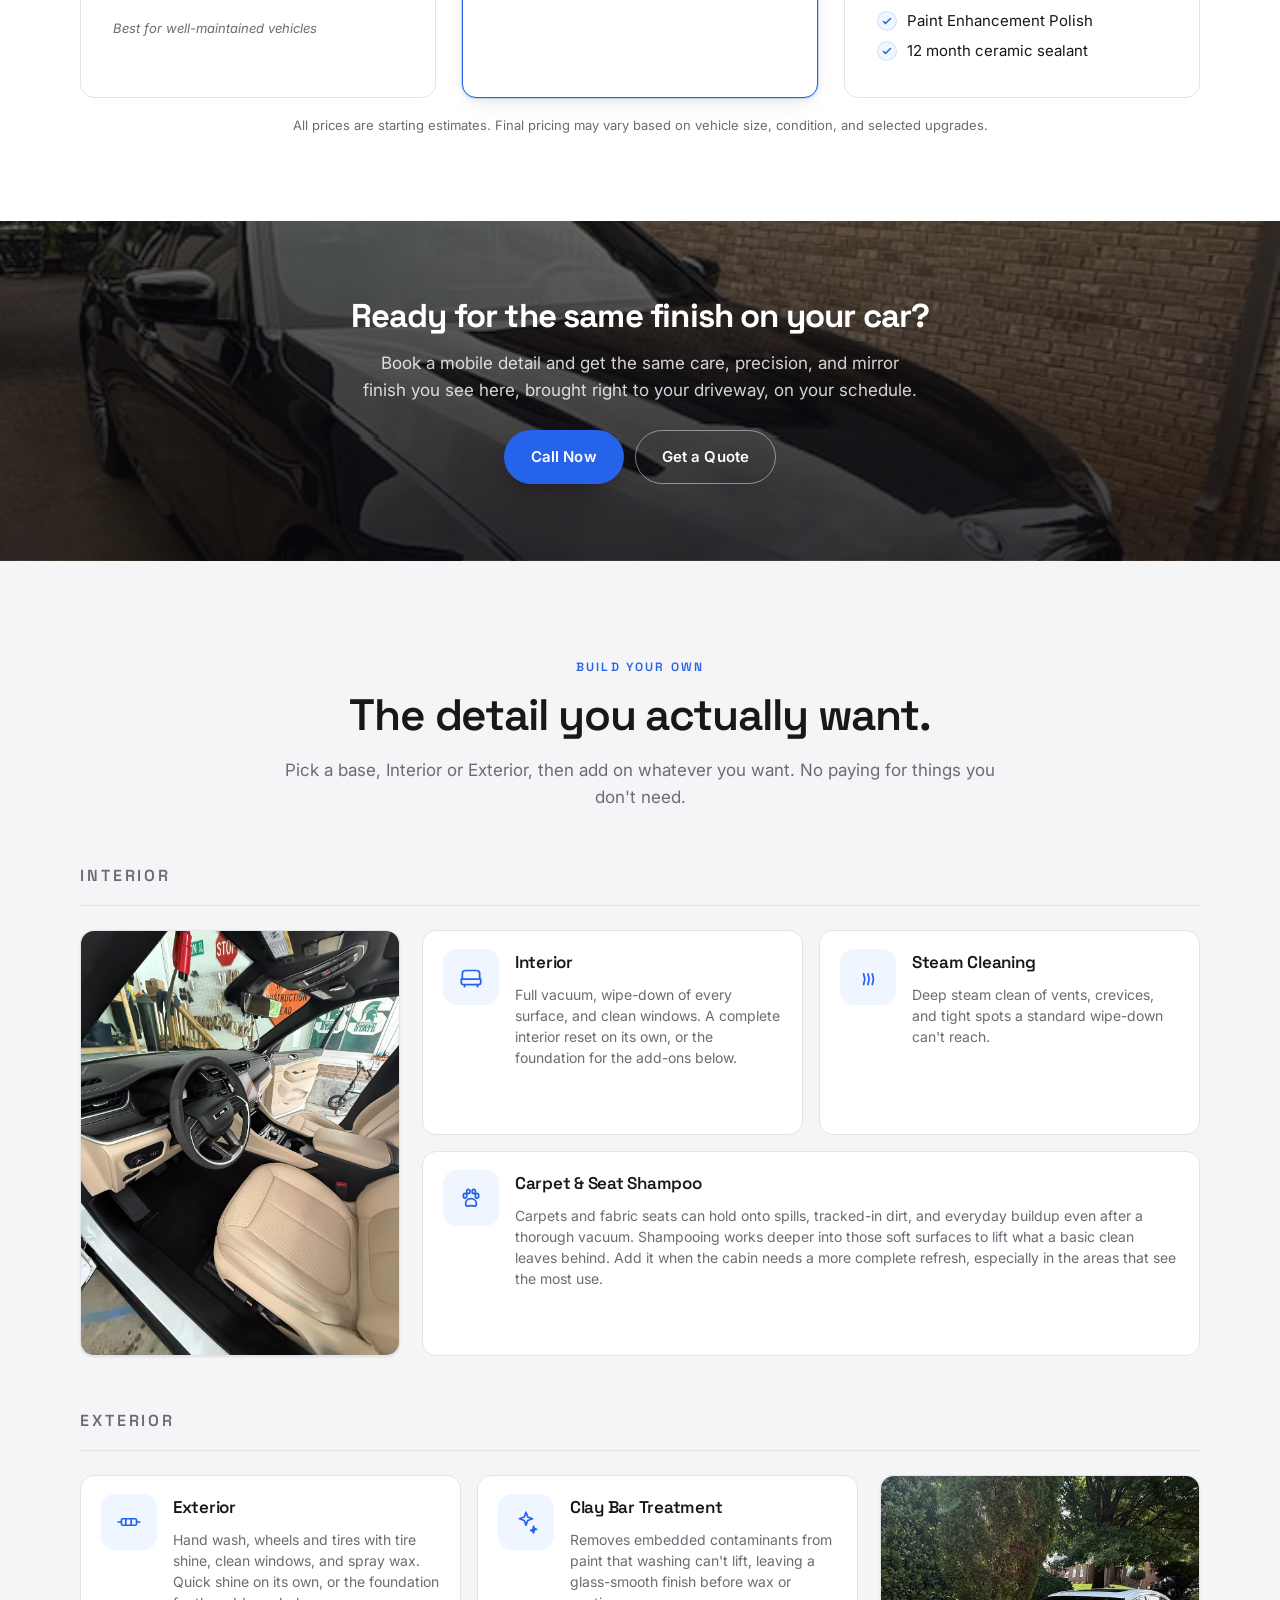
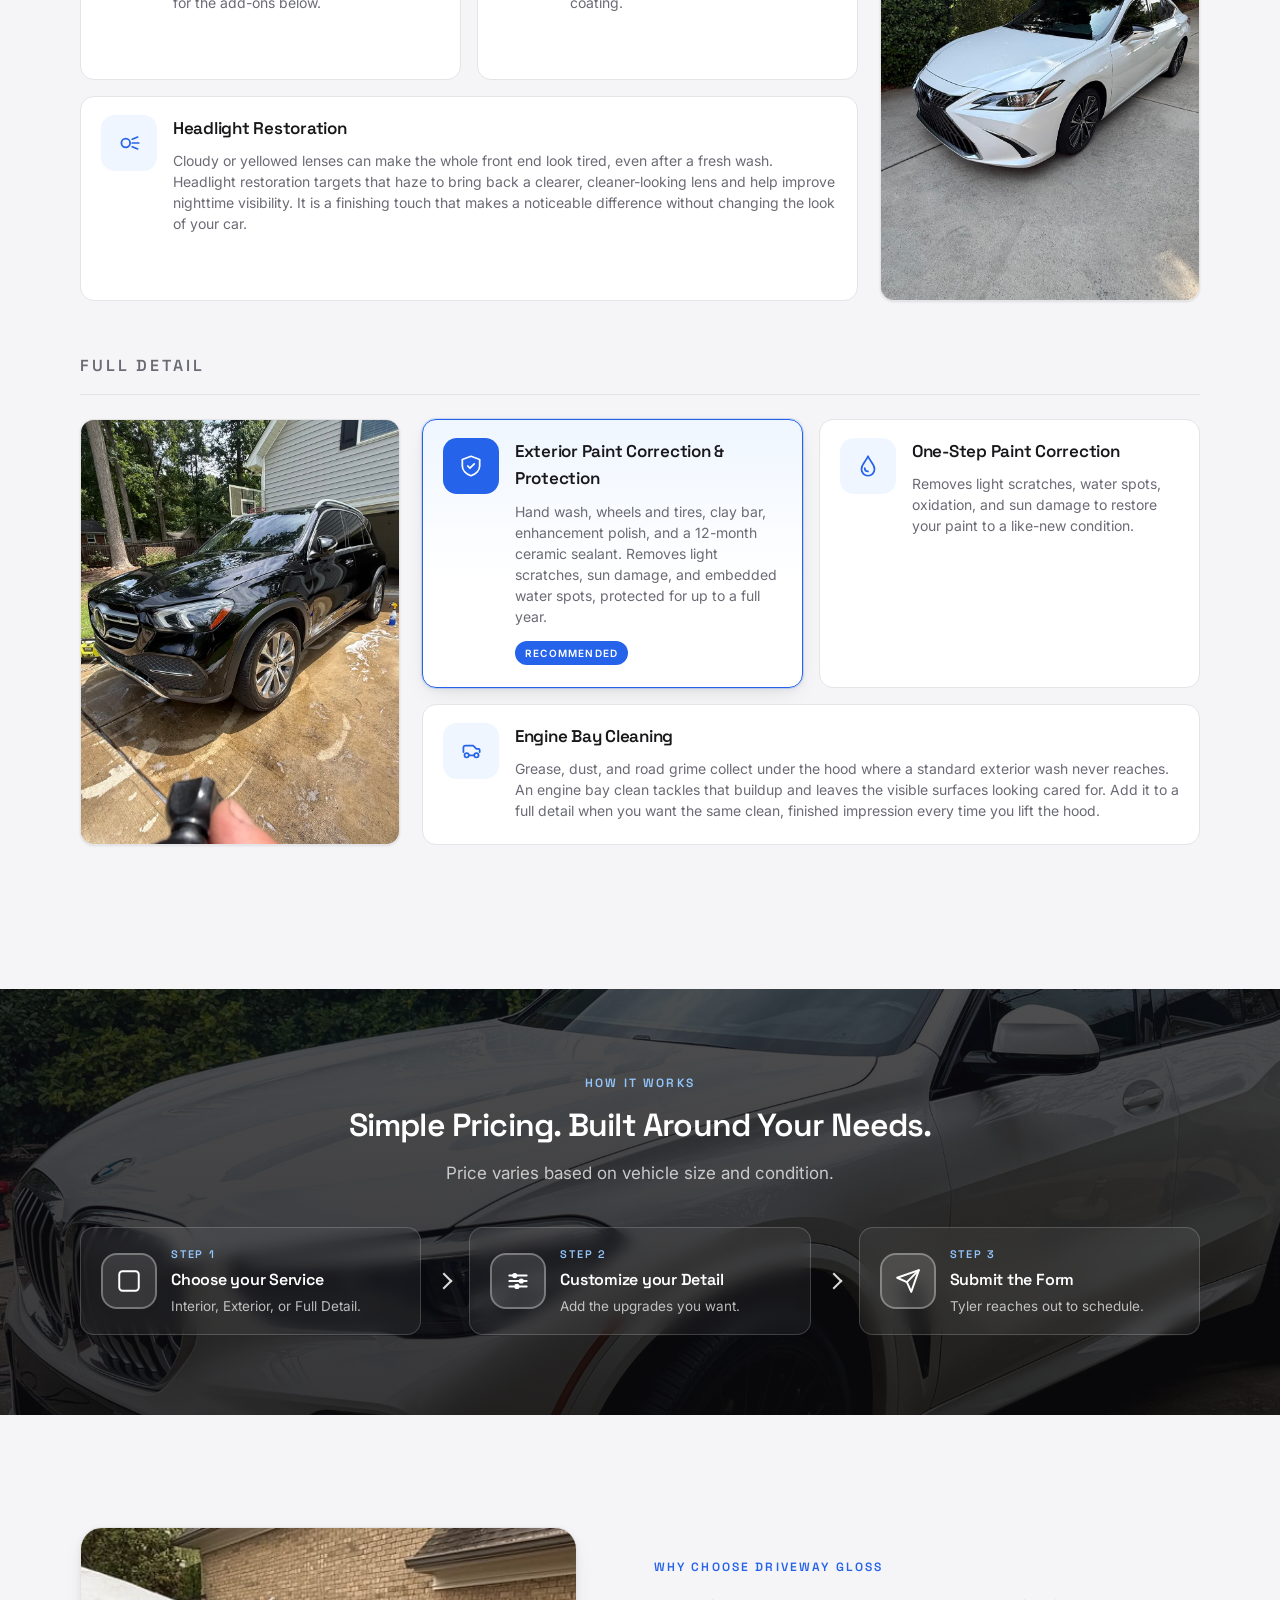
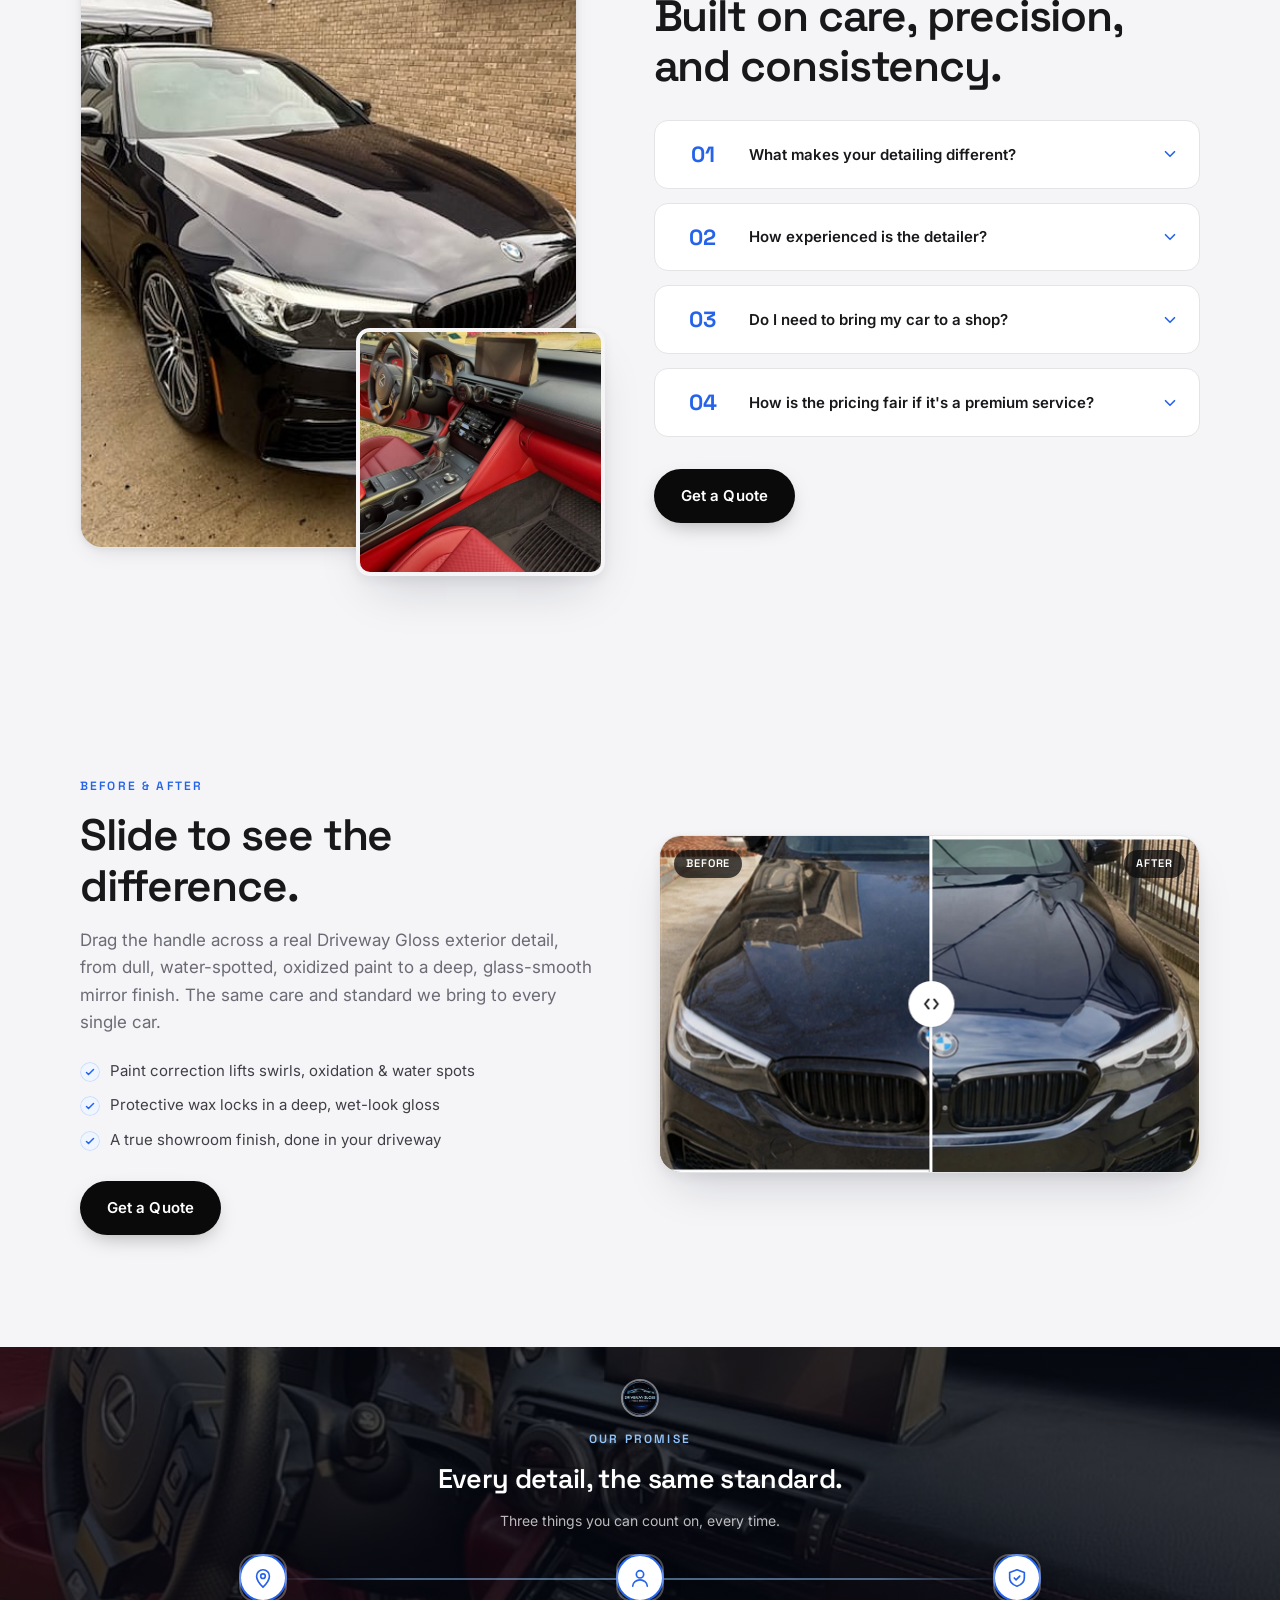
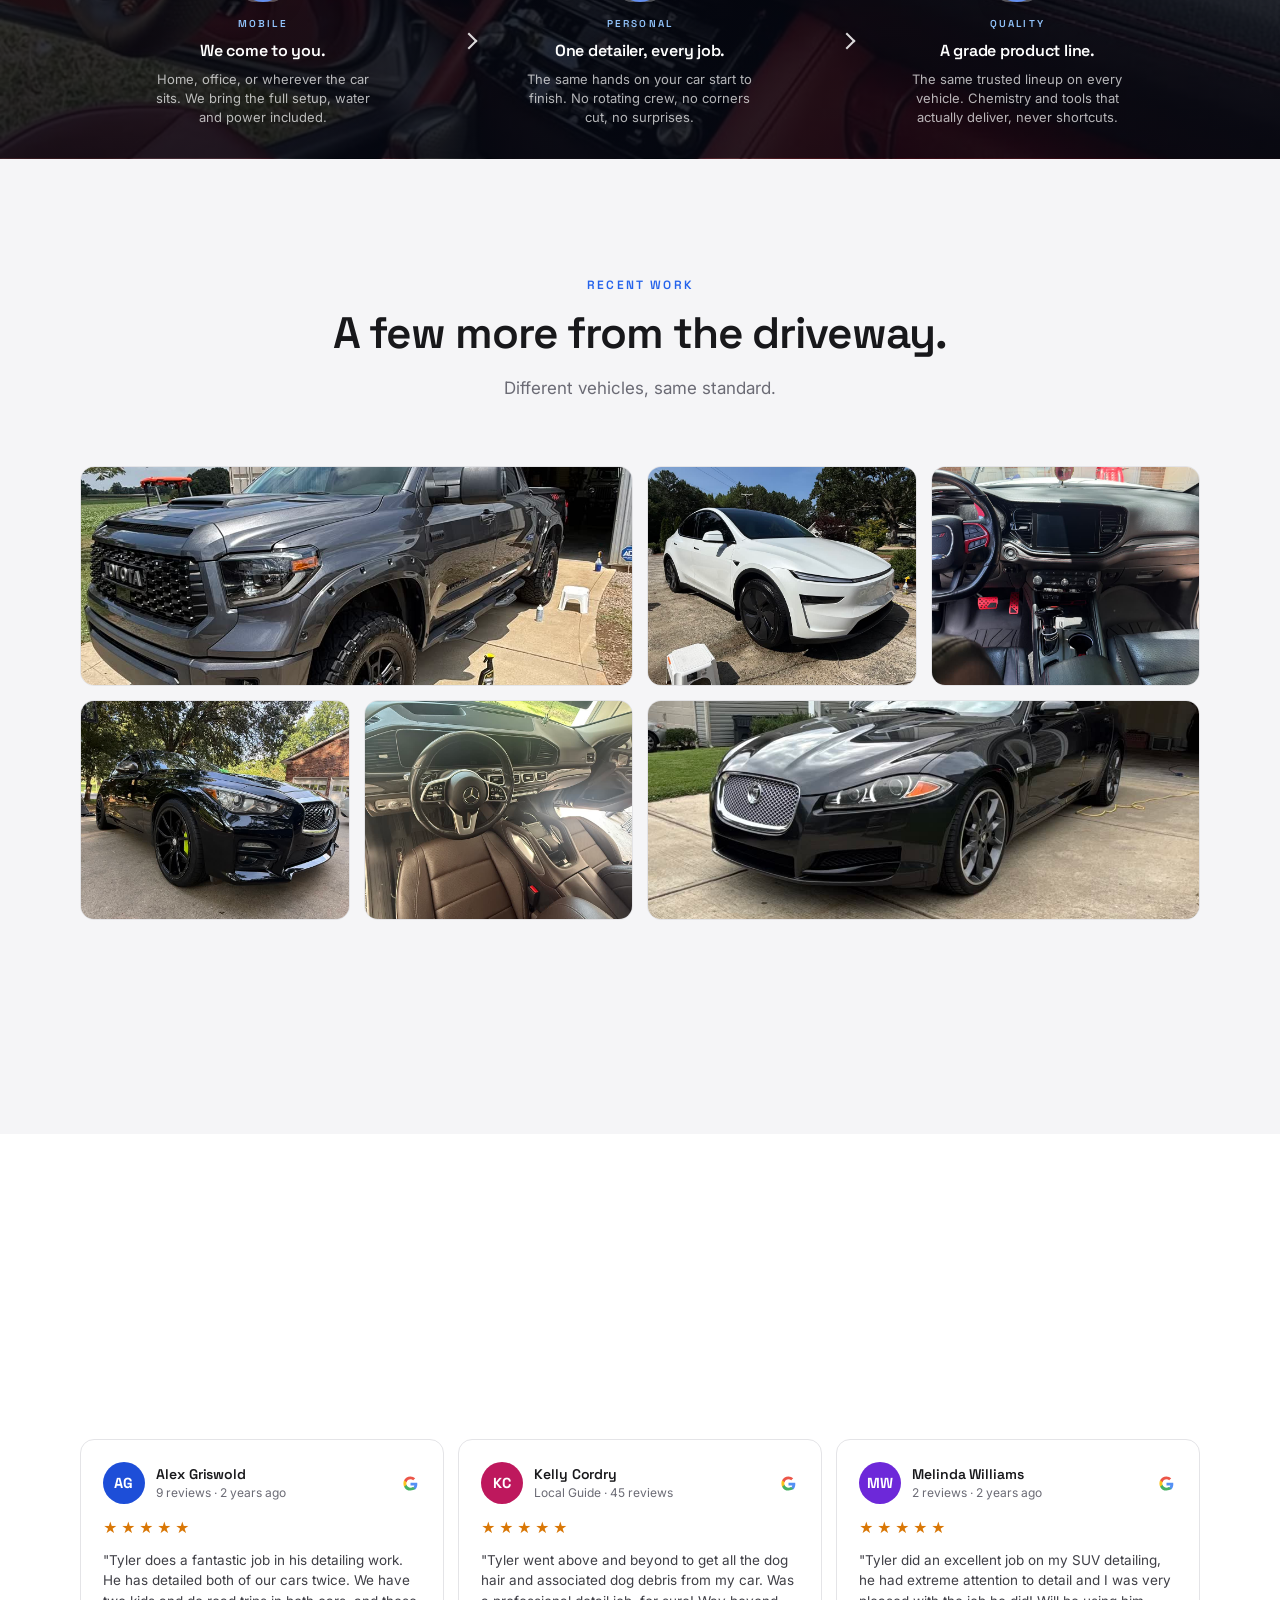
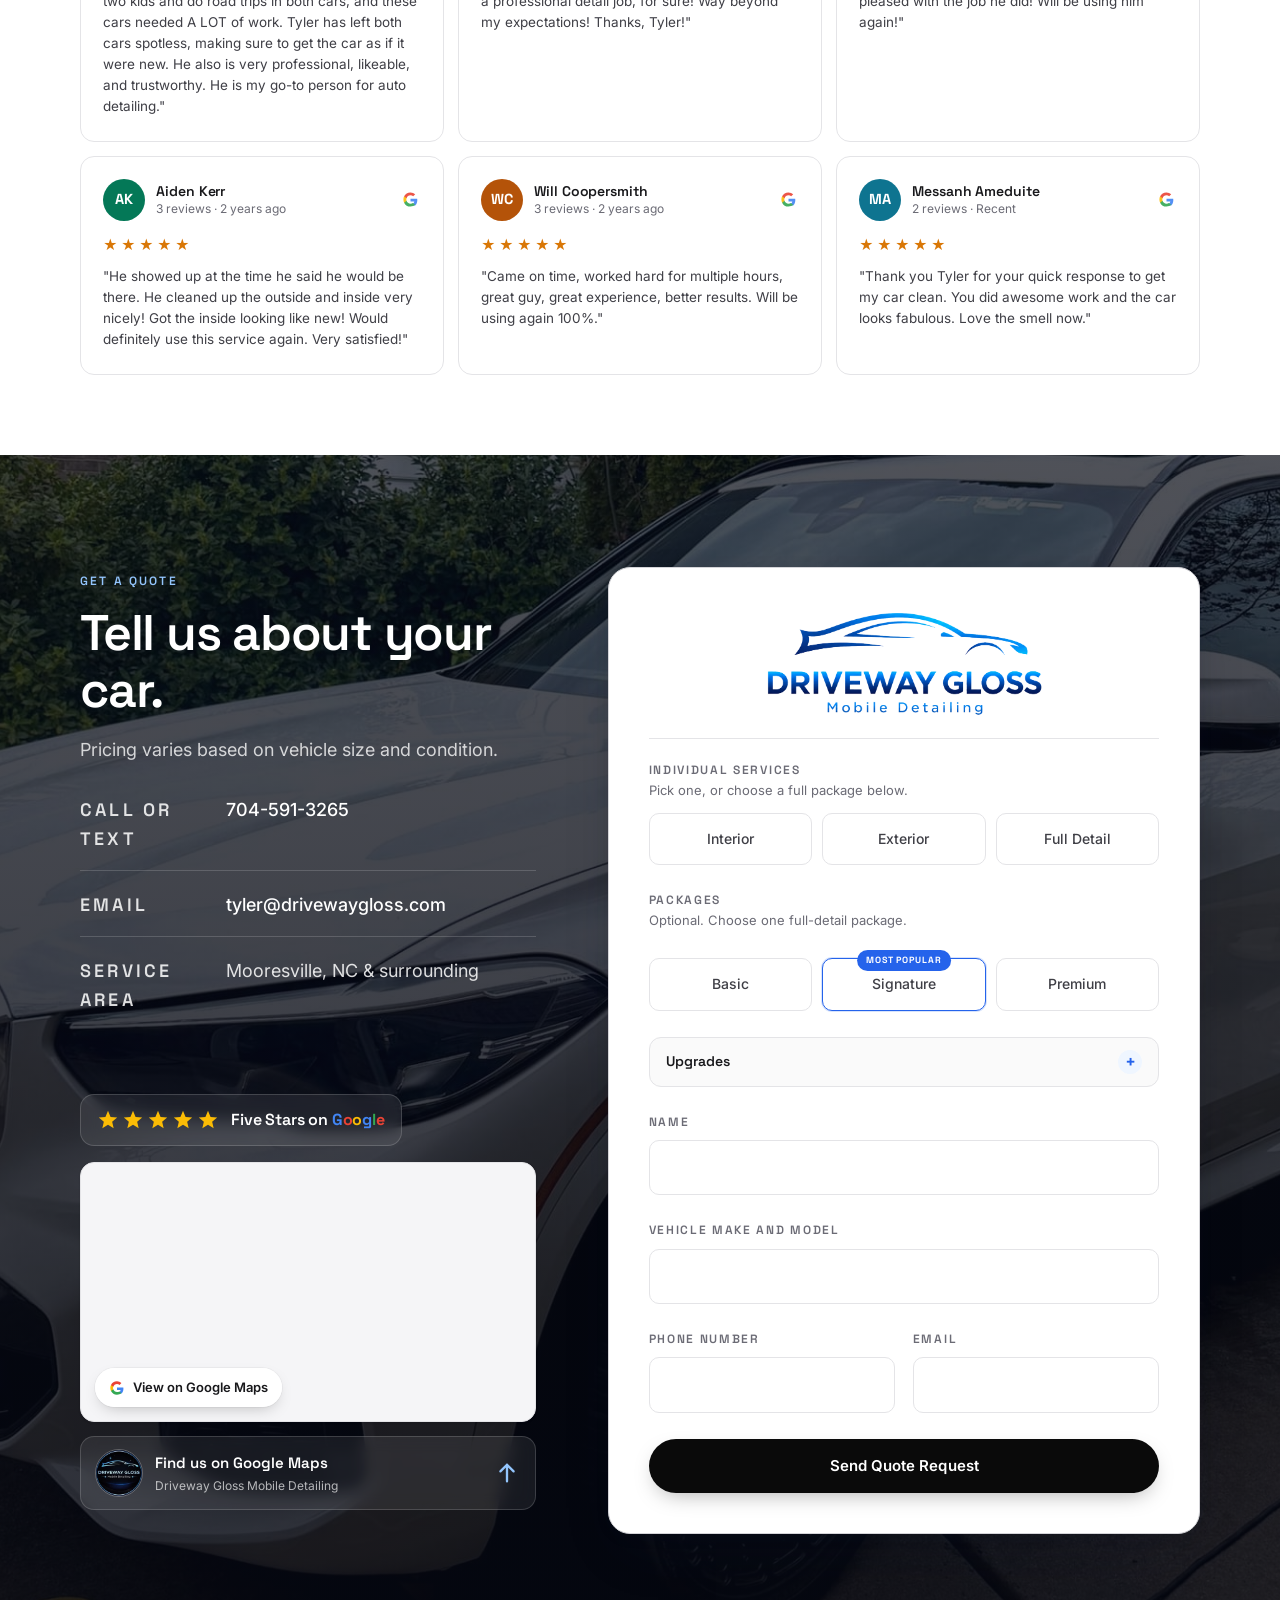
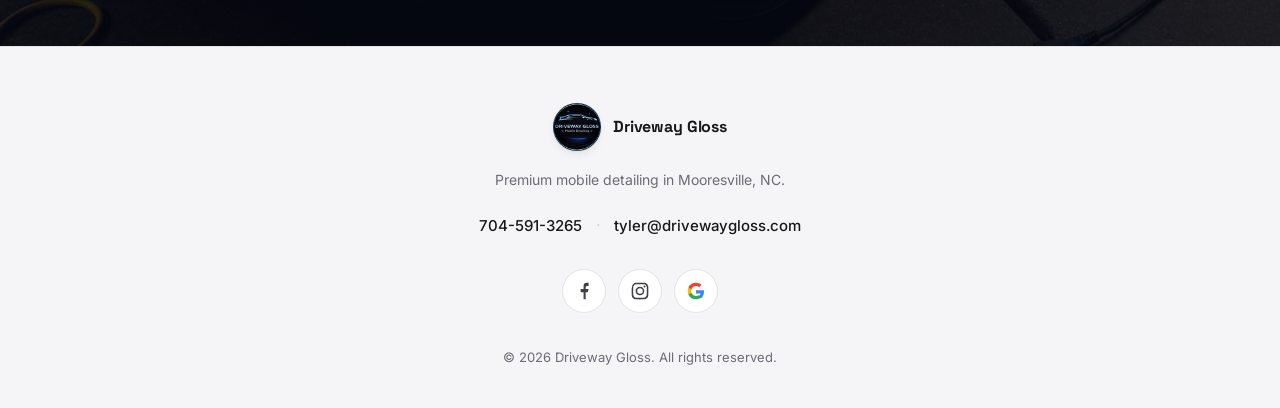
==== commit dbf66879: "Expand descriptions in full-width service cards" ====
--- a/index.html
+++ b/index.html
@@ -51,7 +51,7 @@
   <link rel="preconnect" href="https://fonts.gstatic.com" crossorigin />
   <link href="https://fonts.googleapis.com/css2?family=Space+Grotesk:wght@500;600;700&family=Inter:wght@400;500;600&display=swap" rel="stylesheet" />
 
-  <link rel="stylesheet" href="css/style.css?v=5" />
+  <link rel="stylesheet" href="css/style.css?v=6" />
 
   <!-- Scroll-reveal elements start at opacity:0 and are switched on by main.js.
        With JavaScript off nothing would ever become visible, so show it all. -->
@@ -366,7 +366,7 @@
                   <div class="service-card__head">
                     <h4>Carpet &amp; Seat Shampoo</h4>
                   </div>
-                  <p>Deep-cleans carpets and upholstery. Lifts stains, spills, and embedded dirt a basic clean can't.</p>
+                  <p>Carpets and fabric seats can hold onto spills, tracked-in dirt, and everyday buildup even after a thorough vacuum. Shampooing works deeper into those soft surfaces to lift what a basic clean leaves behind. Add it when the cabin needs a more complete refresh, especially in the areas that see the most use.</p>
                 </div>
               </article>
             </div>
@@ -417,7 +417,7 @@
                   <div class="service-card__head">
                     <h4>Headlight Restoration</h4>
                   </div>
-                  <p>Cuts cloudiness and yellowing, restores night visibility and refreshes the front-end.</p>
+                  <p>Cloudy or yellowed lenses can make the whole front end look tired, even after a fresh wash. Headlight restoration targets that haze to bring back a clearer, cleaner-looking lens and help improve nighttime visibility. It is a finishing touch that makes a noticeable difference without changing the look of your car.</p>
                 </div>
               </article>
             </div>
@@ -476,7 +476,7 @@
                   <div class="service-card__head">
                     <h4>Engine Bay Cleaning</h4>
                   </div>
-                  <p>Degrease and detail your engine bay. Removes built-up grime and gives the under-hood area a clean, finished look.</p>
+                  <p>Grease, dust, and road grime collect under the hood where a standard exterior wash never reaches. An engine bay clean tackles that buildup and leaves the visible surfaces looking cared for. Add it to a full detail when you want the same clean, finished impression every time you lift the hood.</p>
                 </div>
               </article>
             </div>
@@ -1046,6 +1046,6 @@
     </a>
   </aside>
 
-  <script src="js/main.js?v=5" defer></script>
+  <script src="js/main.js?v=6" defer></script>
 </body>
 </html>
--- a/css/style.css
+++ b/css/style.css
@@ -347,8 +347,7 @@
   z-index: -1;
   background: #0a0a0a;
 }
-.hero__video,
-.hero__image {
+.hero__video {
   position: absolute;
   inset: 0;
   width: 100%;
@@ -358,14 +357,7 @@
   transform-origin: center center;
   background-color: #0a0a0a;
 }
-.hero__image {
-  background-image:
-    linear-gradient(180deg, rgba(0,0,0,0.45) 0%, rgba(0,0,0,0.55) 50%, rgba(0,0,0,0.85) 100%),
-    url('../images/hero.jpg');
-  background-size: cover;
-  background-position: center center;
-  background-repeat: no-repeat;
-}
+
 .hero__overlay {
   position: absolute;
   inset: 0;
@@ -727,13 +719,7 @@
   color: var(--text);
   margin: 0;
 }
-.service-card__price {
-  font-family: var(--font-display);
-  font-weight: 600;
-  font-size: 13.5px;
-  color: var(--accent);
-  white-space: nowrap;
-}
+
 .service-card p {
   margin: 0;
   color: var(--text-muted);
@@ -790,93 +776,6 @@
   grid-template-columns: 1fr 1.1fr;
   gap: clamp(40px, 6vw, 80px);
   align-items: center;
-}
-
-.about__media { position: relative; }
-.about__image {
-  position: relative;
-  border-radius: var(--radius-lg);
-  overflow: hidden;
-  background: var(--bg-alt);
-  border: 1px solid var(--border);
-  aspect-ratio: 4 / 5;
-  box-shadow: var(--shadow-md);
-}
-.about__image img {
-  width: 100%;
-  height: 100%;
-  object-fit: cover;
-}
-.about__badge {
-  position: absolute;
-  bottom: -16px;
-  right: -16px;
-  background: var(--accent);
-  color: #fff;
-  padding: 18px 22px;
-  border-radius: var(--radius);
-  display: flex;
-  align-items: center;
-  gap: 12px;
-  box-shadow: 0 18px 40px -12px var(--accent-glow);
-  max-width: 240px;
-}
-.about__badge strong {
-  font-family: var(--font-display);
-  font-size: 32px;
-  font-weight: 700;
-  letter-spacing: -0.02em;
-}
-.about__badge span {
-  font-size: 12px;
-  font-weight: 500;
-  line-height: 1.3;
-  opacity: 0.95;
-}
-
-.about__content .section__title { margin-top: 12px; }
-.about__content p {
-  color: var(--text-body);
-  margin: 0 0 16px;
-}
-
-.about__points {
-  list-style: none;
-  margin: 28px 0 32px;
-  padding: 0;
-  display: grid;
-  gap: 14px;
-}
-.about__points li {
-  position: relative;
-  padding: 16px 18px 16px 48px;
-  background: var(--surface);
-  border: 1px solid var(--border);
-  border-radius: var(--radius);
-  font-size: 15px;
-  color: var(--text-muted);
-  transition: border-color .25s var(--ease), background .25s var(--ease);
-}
-.about__points li:hover {
-  border-color: var(--accent);
-  background: var(--accent-soft);
-}
-.about__points li strong {
-  display: block;
-  color: var(--text);
-  margin-bottom: 2px;
-  font-weight: 600;
-}
-.about__points li::before {
-  content: '';
-  position: absolute;
-  left: 18px;
-  top: 21px;
-  width: 14px;
-  height: 14px;
-  border-radius: 50%;
-  background: var(--accent);
-  box-shadow: 0 0 0 4px var(--accent-glow);
 }
 
 /* ---------- Testimonials (compact): 3 columns × 2 rows on desktop ---------- */
@@ -979,9 +878,6 @@
   align-items: start;
 }
 
-.contact__intro .section__title { text-align: left; margin-top: 12px; }
-.contact__intro .section__lede { text-align: left; }
-
 .contact__info {
   list-style: none;
   margin: 36px 0 28px;
@@ -1013,42 +909,6 @@
   transition: color .2s var(--ease);
 }
 .contact__info a:hover { color: var(--accent); }
-
-.contact__social {
-  display: flex;
-  gap: 10px;
-  flex-wrap: wrap;
-}
-.contact__social a {
-  padding: 10px 18px;
-  border: 1px solid var(--border);
-  border-radius: 999px;
-  font-size: 13px;
-  font-weight: 500;
-  color: var(--text-body);
-  background: var(--surface);
-  transition: all .25s var(--ease);
-  min-height: 40px;
-  display: inline-flex;
-  align-items: center;
-}
-.contact__social a:hover {
-  color: var(--accent);
-  border-color: var(--accent);
-  background: var(--accent-soft);
-  transform: translateY(-2px);
-}
-
-/* Form */
-.contact__form {
-  background: var(--surface);
-  border: 1px solid var(--border);
-  border-radius: var(--radius-lg);
-  padding: clamp(28px, 4vw, 40px);
-  display: grid;
-  gap: 18px;
-  box-shadow: var(--shadow-md);
-}
 
 .form__row {
   display: grid;
@@ -1133,20 +993,7 @@
 }
 .footer__brand .nav__brand-mark { width: 48px; height: 48px; }
 .footer__tag { color: var(--text-muted); margin: 0; font-size: 14px; }
-.footer__links {
-  display: flex;
-  justify-content: center;
-  gap: 24px;
-  flex-wrap: wrap;
-  margin: 8px 0;
-}
-.footer__links a {
-  font-size: 14px;
-  color: var(--text-body);
-  transition: color .2s var(--ease);
-  padding: 6px 0;
-}
-.footer__links a:hover { color: var(--accent); }
+
 .footer__legal {
   margin: 12px 0 0;
   font-size: 13px;
@@ -1391,55 +1238,7 @@
 }
 .ba-card:nth-child(2):hover { transform: translateY(-6px) rotate(0.6deg); }
 .ba-card:hover::after { opacity: 1; }
-.ba-card__media {
-  position: relative;
-  aspect-ratio: 4 / 5;
-  overflow: hidden;
-  background: var(--bg-alt);
-  border-radius: 14px;
-}
-.ba-card__media img {
-  width: 100%;
-  height: 100%;
-  object-fit: cover;
-  display: block;
-}
-/* Wheel restoration (2nd card): image was cropping the clean wheel
-   off the bottom, so anchor focus lower to keep it fully visible. */
-.ba-card:nth-child(2) .ba-card__media img {
-  object-position: center 72%;
-}
-.ba-card__media::after {
-  /* thin divider line at midpoint to match the visual before/after split */
-  content: '';
-  position: absolute;
-  left: 0; right: 0;
-  top: 50%;
-  height: 2px;
-  background: rgba(255,255,255,0.55);
-  transform: translateY(-1px);
-  pointer-events: none;
-  z-index: 1;
-}
-
-.ba-card__label {
-  position: absolute;
-  left: 12px;
-  padding: 4px 10px;
-  font-family: var(--font-display);
-  font-size: 10px;
-  font-weight: 600;
-  letter-spacing: 0.18em;
-  text-transform: uppercase;
-  color: #fff;
-  background: rgba(0,0,0,0.55);
-  backdrop-filter: blur(4px);
-  -webkit-backdrop-filter: blur(4px);
-  border-radius: 999px;
-  z-index: 1;
-}
-.ba-card__label--top { top: 12px; }
-.ba-card__label--bottom { bottom: 12px; }
+
 .ba-card figcaption {
   padding: 16px 6px 22px;
   display: grid;
@@ -1838,10 +1637,6 @@
   100%      { stroke-dashoffset: 22; }
 }
 
-.step-svg__rays {
-  transform-origin: 12px 12px;
-  animation: step-rays-spin 8s linear infinite;
-}
 @keyframes step-rays-spin {
   to { transform: rotate(360deg); }
 }
@@ -1867,10 +1662,9 @@
 
 @media (prefers-reduced-motion: reduce) {
   .step__icon::before,
-  .step-svg__check,
-  .step-svg__rays,
-  .step-svg__plane,
-  .step-svg__slider { animation: none; }
+.step-svg__check,
+.step-svg__plane,
+.step-svg__slider { animation: none; }
 }
 
 /* Step text block */
@@ -1897,78 +1691,6 @@
   color: var(--text-muted);
   line-height: 1.45;
 }
-
-/* ---------- Simple Pricing: 3 Steps (matches Upgrades visual style) ---------- */
-.step-cards {
-  display: grid;
-  grid-template-columns: repeat(3, 1fr);
-  gap: 16px;
-}
-.step-card {
-  position: relative;
-  background: var(--surface);
-  border: 1px solid var(--border);
-  border-radius: var(--radius);
-  padding: 24px 24px 0;
-  display: flex;
-  flex-direction: column;
-  gap: 10px;
-  overflow: hidden;
-  transition: transform .35s var(--ease), border-color .35s var(--ease), box-shadow .35s var(--ease);
-}
-.step-card:hover {
-  transform: translateY(-4px);
-  border-color: var(--accent);
-  box-shadow: var(--shadow-lg), 0 0 0 1px var(--accent-glow);
-}
-.step-card__num {
-  display: grid;
-  place-items: center;
-  width: 56px;
-  height: 56px;
-  border-radius: 14px;
-  background: var(--accent-soft);
-  color: var(--accent);
-  font-family: var(--font-display);
-  font-size: 24px;
-  font-weight: 700;
-  letter-spacing: -0.02em;
-  line-height: 1;
-  margin-bottom: 4px;
-  transition: background .3s var(--ease), color .3s var(--ease), transform .3s var(--ease);
-}
-.step-card:hover .step-card__num {
-  background: var(--accent);
-  color: #fff;
-  transform: scale(1.06) rotate(-3deg);
-}
-.step-card__title {
-  font-family: var(--font-display);
-  font-weight: 600;
-  font-size: 19px;
-  letter-spacing: -0.015em;
-  color: var(--text);
-  margin: 0;
-}
-.step-card__desc {
-  margin: 0 0 4px;
-  color: var(--text-muted);
-  font-size: 14px;
-  line-height: 1.5;
-}
-.step-card__media {
-  margin: 8px -24px 0 -24px;
-  aspect-ratio: 16 / 10;
-  overflow: hidden;
-  background: var(--bg-alt);
-}
-.step-card__media img {
-  width: 100%;
-  height: 100%;
-  object-fit: cover;
-  transition: transform .6s var(--ease);
-}
-.step-card:hover .step-card__media img { transform: scale(1.04); }
 
 /* ---------- Base Services (cards with photos at top) ---------- */
 .base-services {
@@ -2046,15 +1768,7 @@
   color: var(--accent);
   white-space: nowrap;
 }
-.base-card__includes-label {
-  margin: 0;
-  font-family: var(--font-display);
-  font-size: 11px;
-  font-weight: 600;
-  letter-spacing: 0.18em;
-  text-transform: uppercase;
-  color: var(--text-muted);
-}
+
 .base-card__list {
   list-style: none;
   margin: 0;
@@ -2062,11 +1776,7 @@
   display: grid;
   gap: 8px;
 }
-.base-card__list-note {
-  font-size: 12px;
-  color: var(--text-muted);
-  font-weight: 400;
-}
+
 .base-card__list li {
   position: relative;
   padding-left: 30px;
@@ -2091,31 +1801,7 @@
   font-style: italic;
   color: var(--text-muted);
 }
-.service-card__list {
-  list-style: none;
-  margin: 0;
-  padding: 0;
-  display: grid;
-  gap: 6px;
-}
-.service-card__list li {
-  position: relative;
-  padding-left: 20px;
-  font-size: 13.5px;
-  color: var(--text-body);
-  line-height: 1.5;
-}
-.service-card__list li::before {
-  content: '';
-  position: absolute;
-  left: 0;
-  top: 6px;
-  width: 10px;
-  height: 10px;
-  border-radius: 50%;
-  border: 1.5px solid var(--accent);
-  background: var(--accent-soft);
-}
+
 .base-card--featured {
   border-color: var(--accent);
   box-shadow: var(--shadow-md), 0 0 0 1px var(--accent-glow);
@@ -2164,9 +1850,8 @@
 
   /* Track: a centered flex row that we translate via --offset */
   .base-carousel .base-services,
-  .base-carousel--ba .ba-grid,
-  .base-carousel--tiers .sv-tier-list,
-  #how-it-works .base-carousel--steps .steps {
+.base-carousel--tiers .sv-tier-list,
+#how-it-works .base-carousel--steps .steps {
     display: flex;
     grid-template-columns: none;
     gap: 18px;
@@ -2189,8 +1874,7 @@
 
   /* Cards: side cards scaled down + dimmed; active card full-size */
   .base-carousel .base-services > .base-card,
-  .base-carousel--ba .ba-grid > .ba-card,
-  #how-it-works .base-carousel--steps .steps > .step {
+#how-it-works .base-carousel--steps .steps > .step {
     flex: 0 0 72vw;
     max-width: 320px;
     transform: scale(0.82);
@@ -2199,8 +1883,7 @@
     transform-origin: center center;
   }
   .base-carousel .base-services > .base-card.is-active,
-  .base-carousel--ba .ba-grid > .ba-card.is-active,
-  #how-it-works .base-carousel--steps .steps > .step.is-active {
+#how-it-works .base-carousel--steps .steps > .step.is-active {
     transform: scale(1);
     opacity: 1;
     z-index: 2;
@@ -2263,19 +1946,6 @@
   }
   #how-it-works .mobile-copy { display: inline; }
   #how-it-works .desktop-copy { display: none; }
-
-  /* Before/After cards are taller than the packages cards (stacked
-     before/after image), so at the same 72vw width the active card
-     visually dominates and the side cards feel cropped. Narrow the BA
-     cards so the side columns peek out as clearly as in the packages
-     carousel. */
-  .base-carousel--ba .ba-grid > .ba-card {
-    flex-basis: 64vw;
-    transform: scale(0.84);
-  }
-  .base-carousel--ba .ba-grid > .ba-card.is-active {
-    transform: scale(1);
-  }
 
   /* Featured ribbon: top-left red pill like the screenshot */
   .base-card--featured { position: relative; }
@@ -2778,32 +2448,6 @@
   outline-offset: 2px;
 }
 
-/* ---------- Section Divider (decorative) ---------- */
-.section-divider {
-  display: flex;
-  align-items: center;
-  gap: clamp(16px, 3vw, 32px);
-  max-width: var(--max);
-  margin: 0 auto;
-  padding: clamp(28px, 5vw, 48px) var(--pad);
-}
-.section-divider::before,
-.section-divider::after {
-  content: '';
-  flex: 1;
-  height: 1px;
-  background: linear-gradient(90deg, transparent, var(--border-hi), transparent);
-}
-.section-divider img {
-  width: 48px;
-  height: 48px;
-  border-radius: 50%;
-  object-fit: cover;
-  border: 1px solid var(--border);
-  box-shadow: 0 4px 14px -6px rgba(15,23,42,0.18);
-  flex-shrink: 0;
-}
-
 /* ---------- Reveal animations ---------- */
 .reveal {
   opacity: 0;
@@ -2886,19 +2530,13 @@
     grid-template-columns: 1fr;
   }
   .why__image { aspect-ratio: 16 / 10; max-height: 420px; }
-  .about__badge { right: 16px; bottom: -20px; }
+
   .gallery {
     grid-template-columns: repeat(2, 1fr);
     grid-auto-rows: 200px;
   }
   .gallery__item--wide { grid-column: span 2; }
 
-  /* .base-services deliberately stays 3-up here. Collapsing it to one column
-     between 721 and 960 turned the packages section into ~2400-2800px of
-     full-width cards, roughly one screen per package, on iPad portrait and
-     half-width laptop windows. Below 721 the carousel takes over anyway, so
-     the single-column rule only ever applied in that awkward band. */
-  .step-cards { grid-template-columns: 1fr; }
   .steps { grid-template-columns: 1fr; }
   .ba-grid { grid-template-columns: 1fr; }
   .testimonials { grid-template-columns: repeat(2, 1fr); }
@@ -3071,9 +2709,7 @@
     font-size: 14px;
     line-height: 1.2;
   }
-  #upgrades .service-card__price {
-    font-size: 12px;
-  }
+
   #upgrades .service-card p {
     font-size: 12px;
     line-height: 1.35;
@@ -3348,31 +2984,7 @@
     padding: 10px 10px 0;
     border-radius: 16px;
   }
-  .ba-card__media {
-    aspect-ratio: 4 / 5;
-    border-radius: 11px;
-  }
-  .ba-card__media img {
-    object-fit: contain;
-    object-position: center center;
-    background: #0f0f10;
-  }
-  .ba-card__media::after {
-    display: none;
-  }
-  .ba-card:nth-child(2) .ba-card__media,
-  .ba-card:nth-child(3) .ba-card__media {
-    aspect-ratio: 1080 / 1437;
-  }
-  .ba-card:nth-child(2) .ba-card__media img,
-  .ba-card:nth-child(3) .ba-card__media img {
-    object-position: center center;
-  }
-  .ba-card__label {
-    font-size: 9px;
-    padding: 3px 8px;
-    letter-spacing: 0.12em;
-  }
+
   .ba-card figcaption {
     padding: 10px 6px 14px;
   }
@@ -3597,8 +3209,7 @@
     padding-bottom: 42px;
     align-items: flex-start;
   }
-  .hero__video,
-  .hero__image {
+  .hero__video {
     transform: scale(1.12);
   }
   .hero__inner { width: 100%; }
@@ -3769,9 +3380,7 @@
   #recent-work .gallery {
     grid-auto-rows: 132px;
   }
-  .ba-card__media {
-    aspect-ratio: 4 / 5;
-  }
+
   #our-promise .steps,
   #how-it-works .steps {
     gap: 8px;
@@ -4121,45 +3730,6 @@
   background: var(--accent-soft);
 }
 .contact-quote .quote__stars-text { color: var(--text); }
-
-/* Services page: à la carte price list */
-.price-block {
-  max-width: 760px;
-  margin: 0 auto;
-  display: grid;
-  gap: clamp(28px, 4vw, 40px);
-}
-.price-group__title {
-  font-family: var(--font-display);
-  font-size: 12px;
-  font-weight: 600;
-  letter-spacing: 0.14em;
-  text-transform: uppercase;
-  color: var(--text-muted);
-  margin: 0 0 6px;
-}
-.price-list {
-  list-style: none;
-  margin: 0;
-  padding: 0;
-  border-top: 1px solid var(--border);
-}
-.price-row {
-  display: flex;
-  align-items: baseline;
-  justify-content: space-between;
-  gap: 16px;
-  padding: 14px 2px;
-  border-bottom: 1px solid var(--border);
-}
-.price-row__name { color: var(--text); font-weight: 500; }
-.price-row__amt {
-  font-family: var(--font-display);
-  font-weight: 700;
-  font-size: 17px;
-  color: var(--accent);
-  white-space: nowrap;
-}
 
 /* ---------- Before/After comparison slider (drag to reveal) ---------- */
 /* Two-column layout: text left, comparison right */
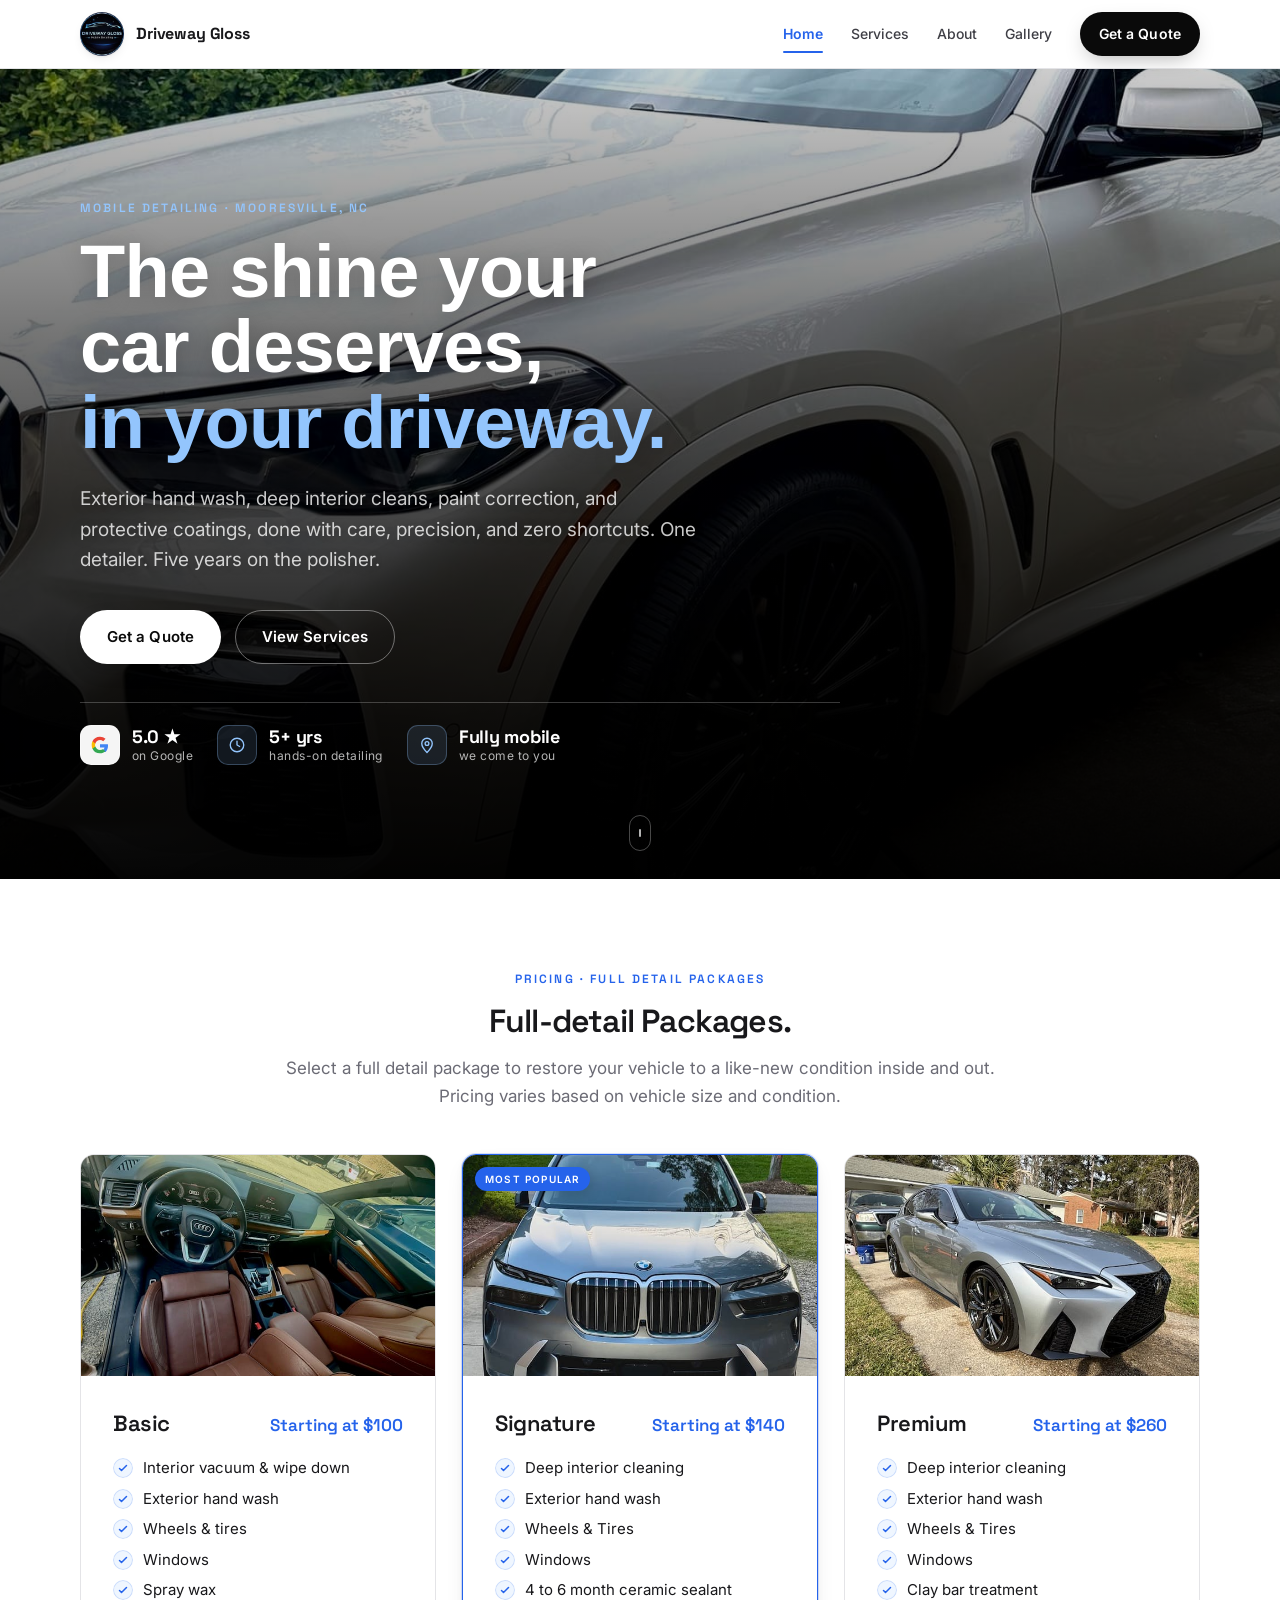
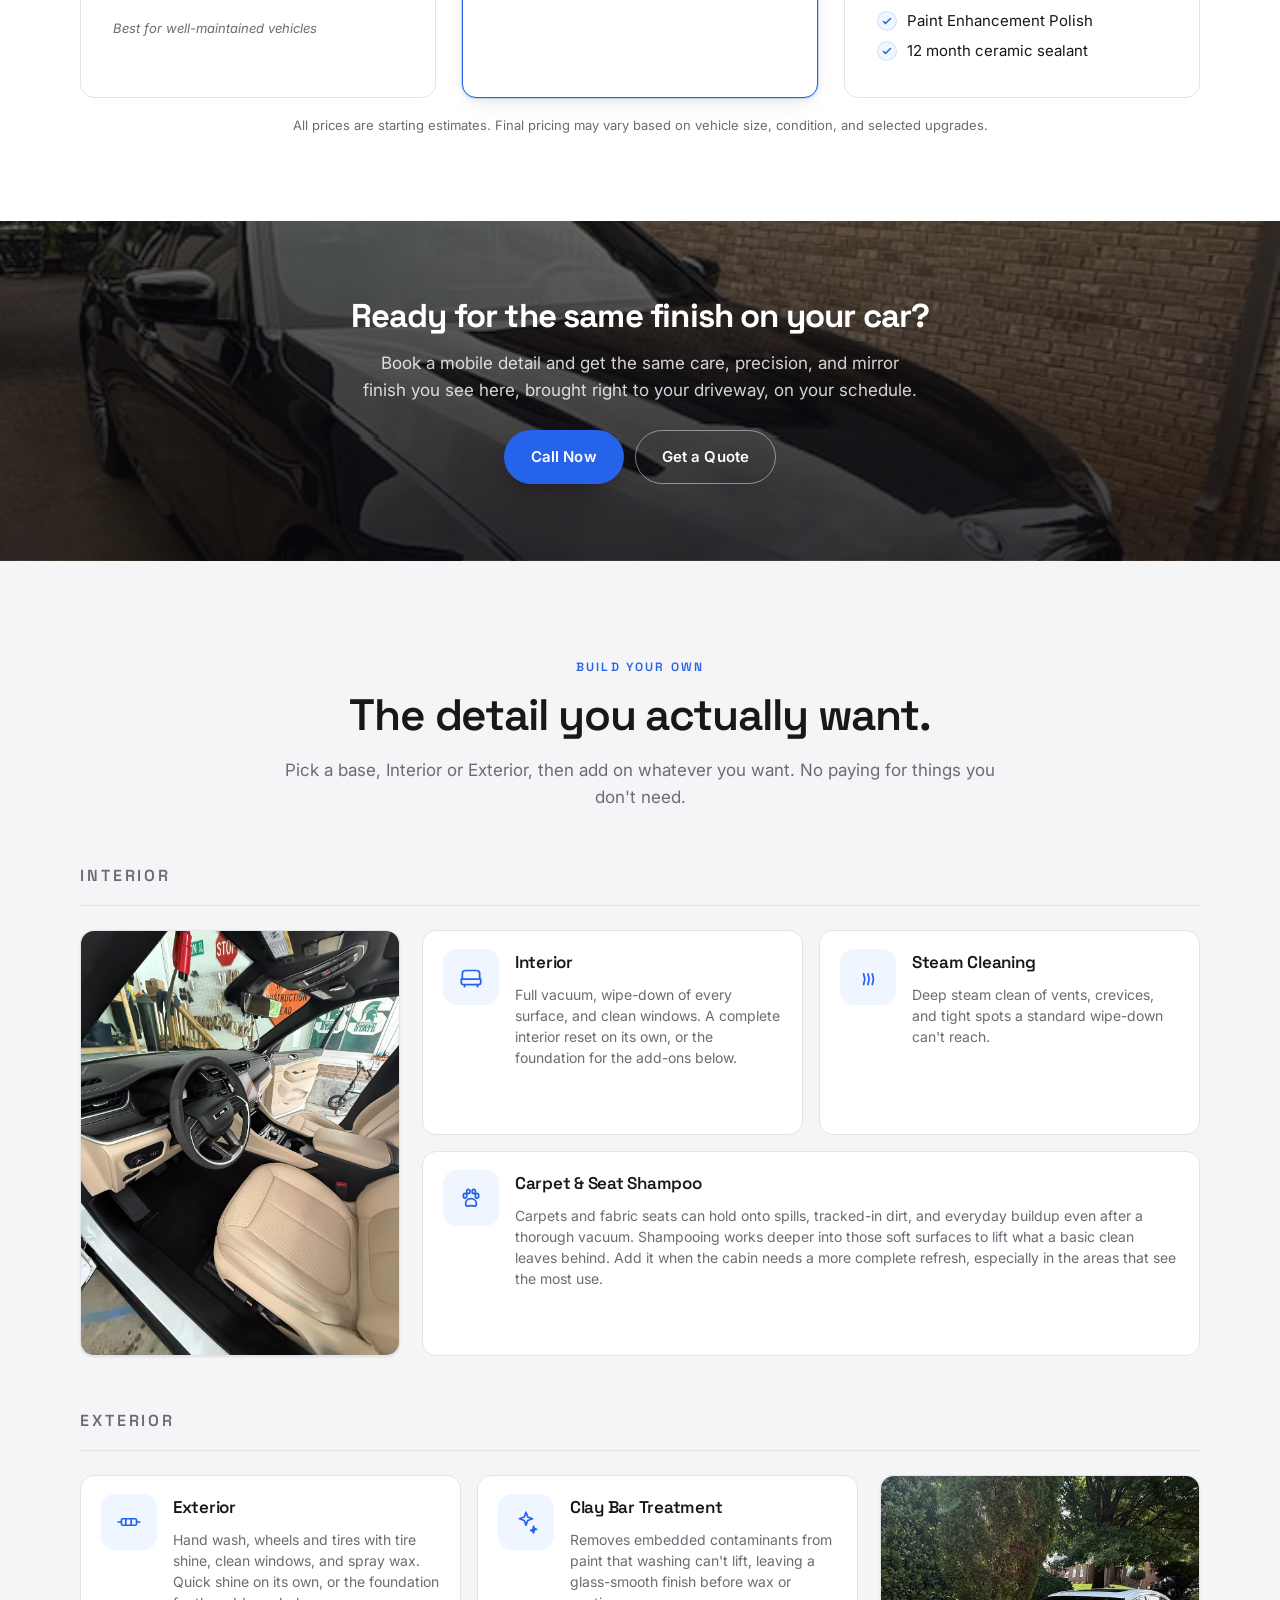
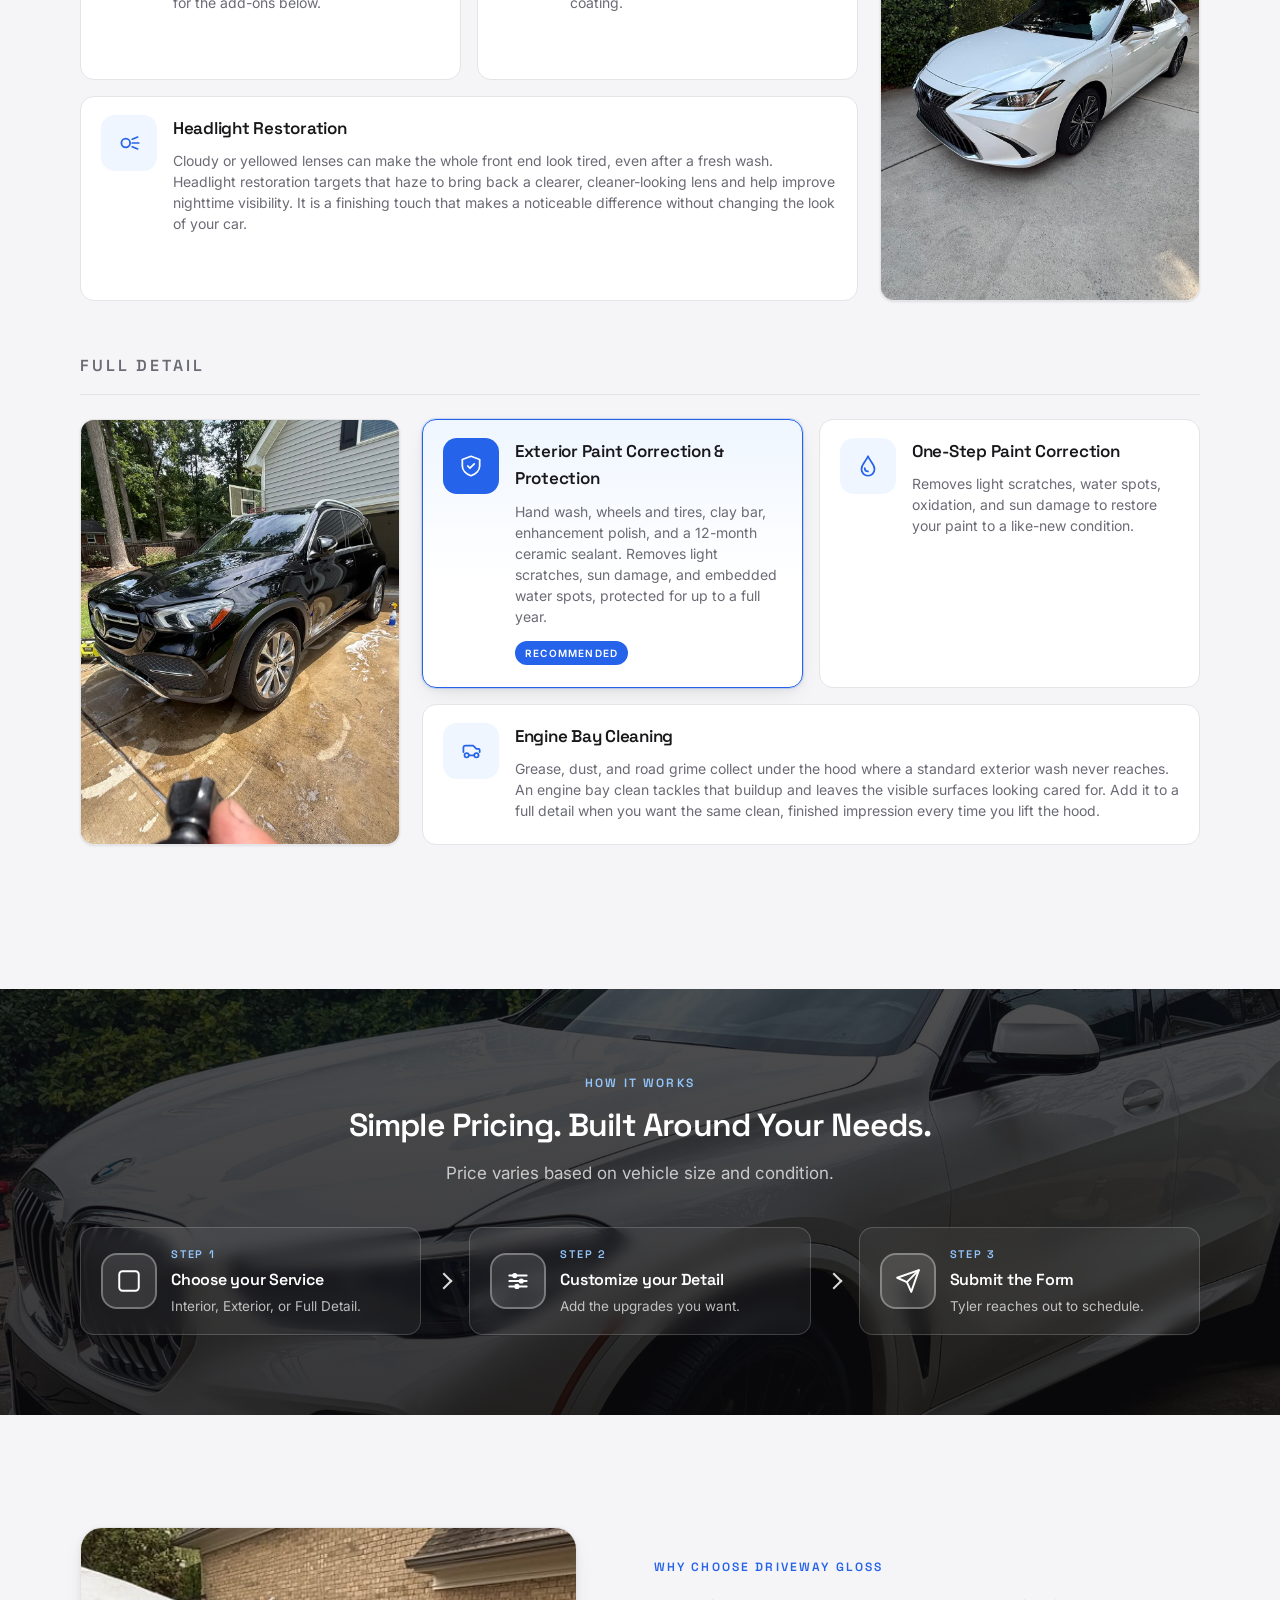
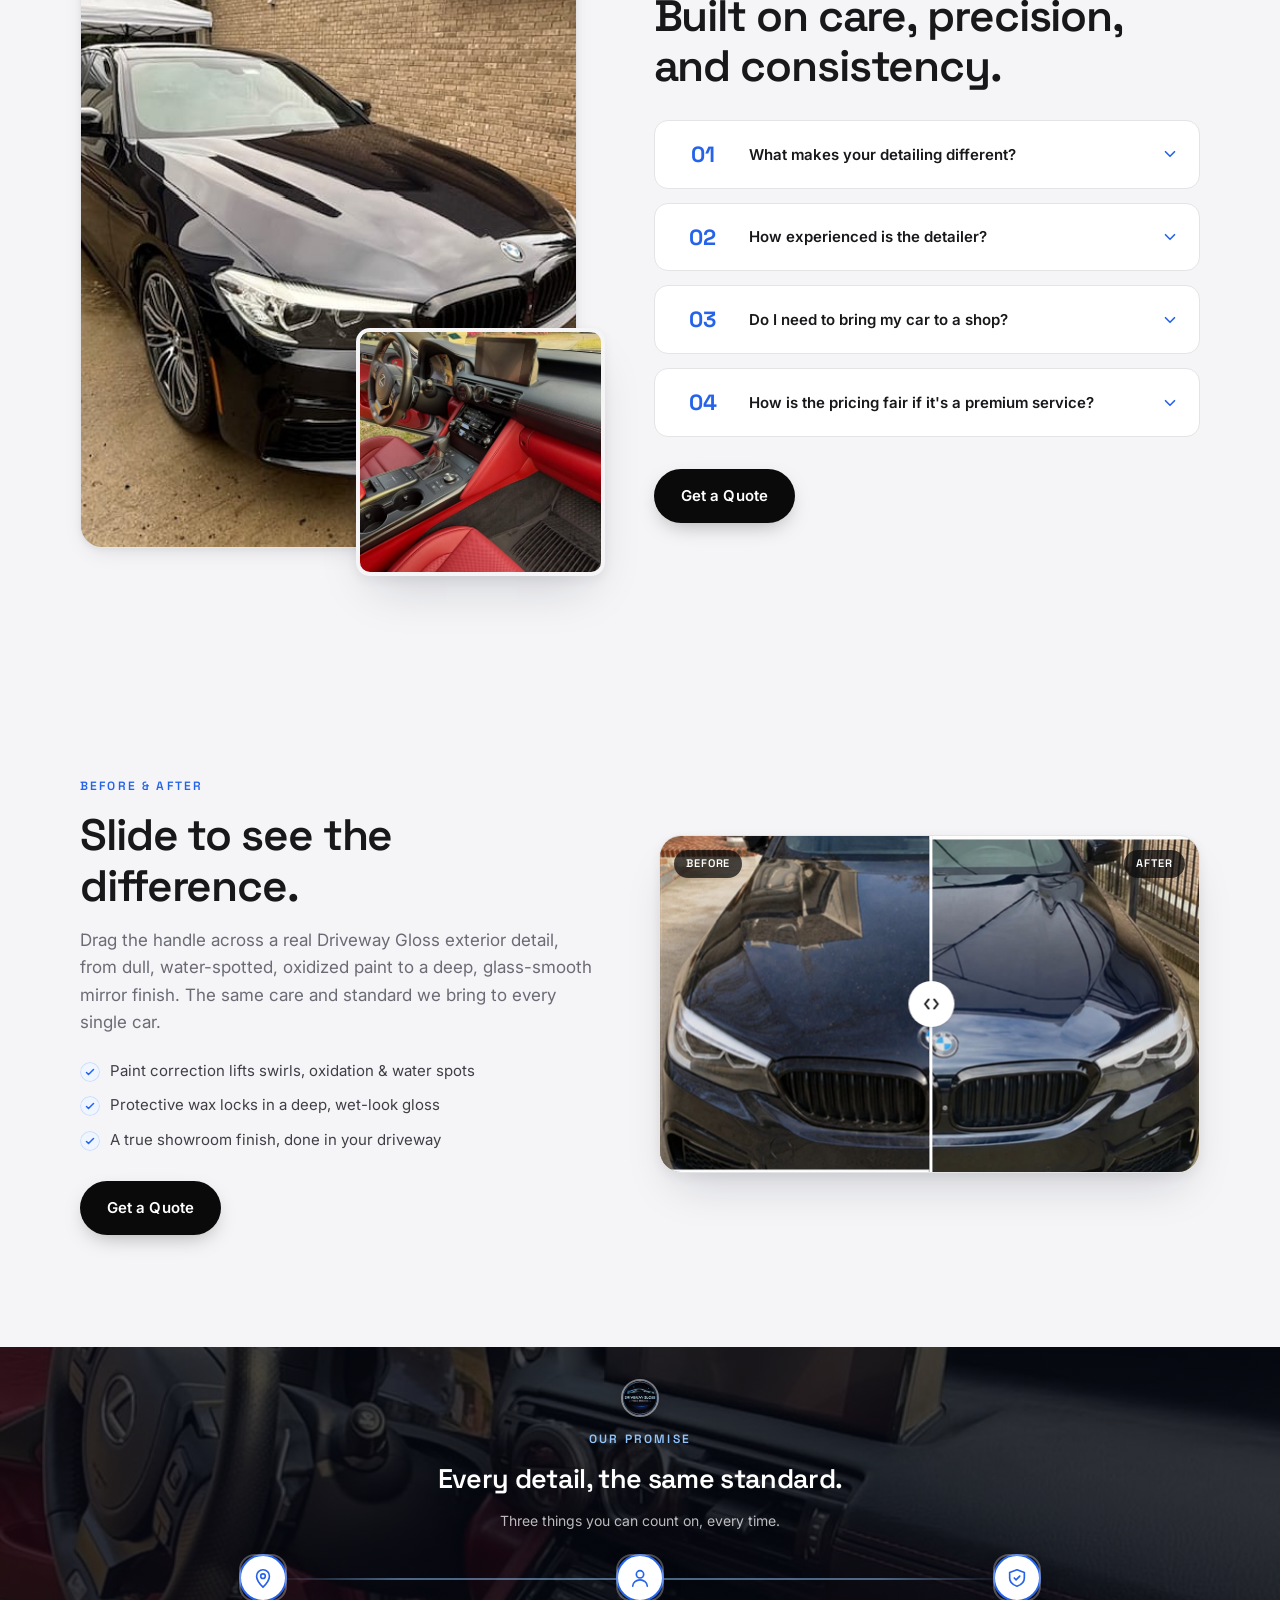
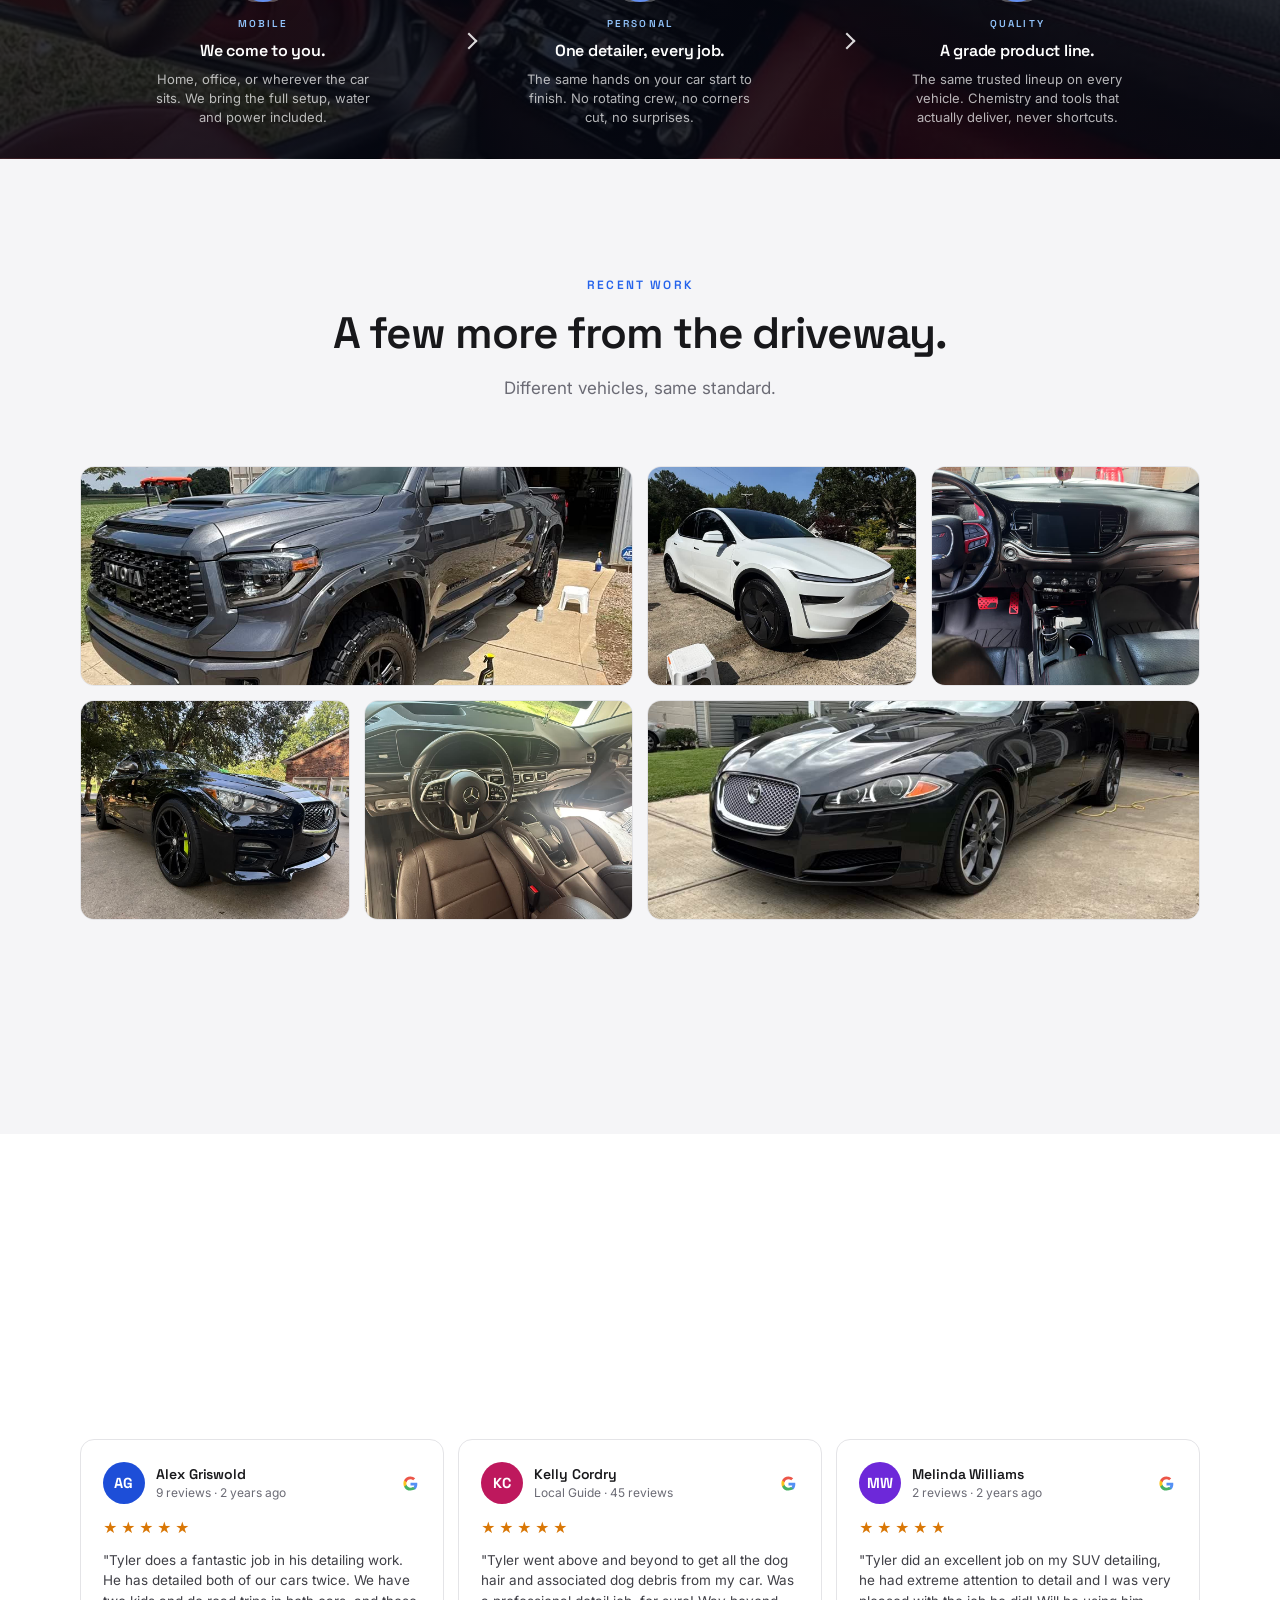
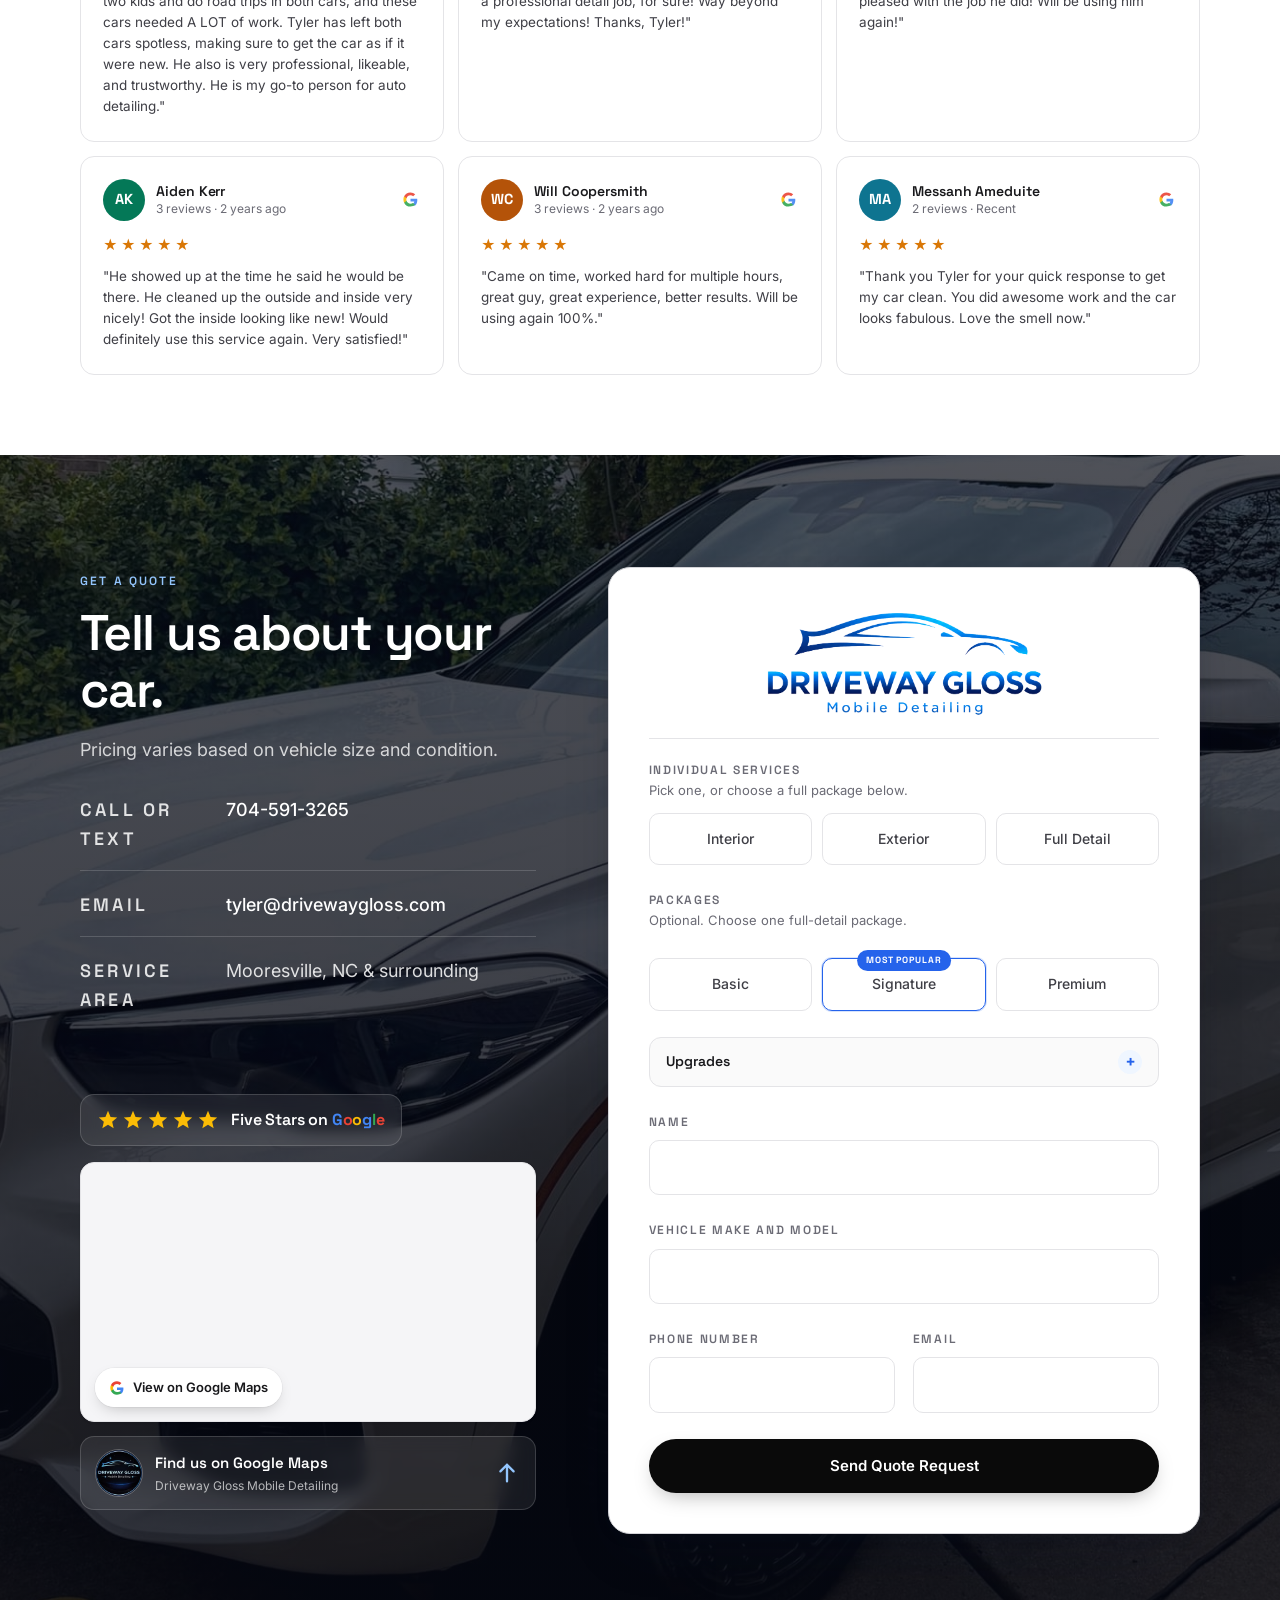
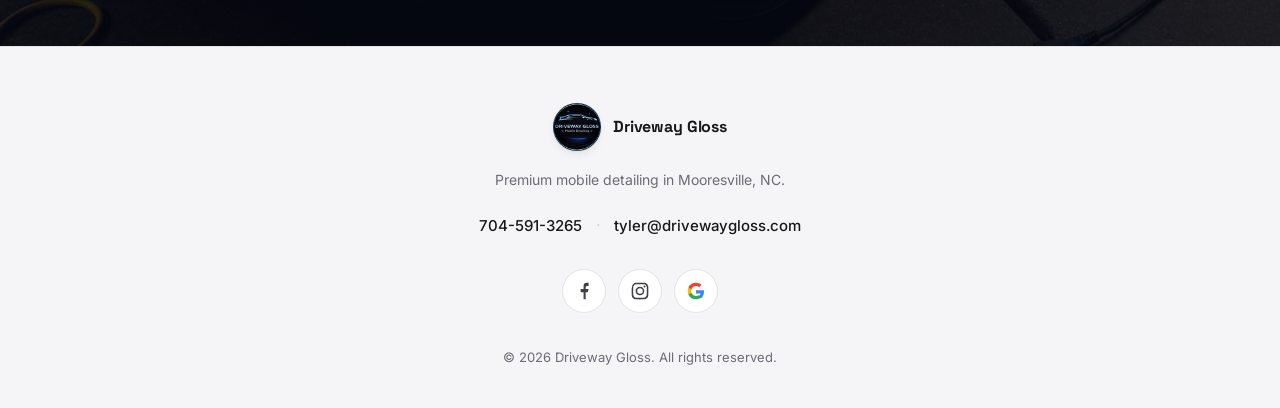
==== commit ef0aa410: "Match homepage hero font to Systema One video title" ====
--- a/index.html
+++ b/index.html
@@ -47,11 +47,12 @@
   <link rel="preload" as="image" href="images/hero.jpg" fetchpriority="high" />
 
   <!-- Fonts -->
+  <link rel="preload" href="fonts/barlow-condensed-800-latin-89eec21b1a1d.woff2" as="font" type="font/woff2" crossorigin />
   <link rel="preconnect" href="https://fonts.googleapis.com" />
   <link rel="preconnect" href="https://fonts.gstatic.com" crossorigin />
   <link href="https://fonts.googleapis.com/css2?family=Space+Grotesk:wght@500;600;700&family=Inter:wght@400;500;600&display=swap" rel="stylesheet" />
 
-  <link rel="stylesheet" href="css/style.css?v=6" />
+  <link rel="stylesheet" href="css/style.css?v=8" />
 
   <!-- Scroll-reveal elements start at opacity:0 and are switched on by main.js.
        With JavaScript off nothing would ever become visible, so show it all. -->
@@ -91,7 +92,7 @@
       <div class="hero__bg" aria-hidden="true">
         <video class="hero__video" id="hero-video"
                poster="images/hero.jpg"
-               autoplay muted playsinline loop preload="metadata"
+               autoplay muted playsinline webkit-playsinline loop preload="auto"
                aria-label="Driveway Gloss detailing reel">
           <source src="images/detail-reel.mp4" type="video/mp4" />
         </video>
@@ -366,7 +367,7 @@
                   <div class="service-card__head">
                     <h4>Carpet &amp; Seat Shampoo</h4>
                   </div>
-                  <p>Carpets and fabric seats can hold onto spills, tracked-in dirt, and everyday buildup even after a thorough vacuum. Shampooing works deeper into those soft surfaces to lift what a basic clean leaves behind. Add it when the cabin needs a more complete refresh, especially in the areas that see the most use.</p>
+                  <p><span class="desktop-copy">Carpets and fabric seats can hold onto spills, tracked-in dirt, and everyday buildup even after a thorough vacuum. Shampooing works deeper into those soft surfaces to lift what a basic clean leaves behind. Add it when the cabin needs a more complete refresh, especially in the areas that see the most use.</span><span class="mobile-copy">Deep-cleans carpets and upholstery. Lifts stains, spills, and embedded dirt a basic clean can't.</span></p>
                 </div>
               </article>
             </div>
@@ -417,7 +418,7 @@
                   <div class="service-card__head">
                     <h4>Headlight Restoration</h4>
                   </div>
-                  <p>Cloudy or yellowed lenses can make the whole front end look tired, even after a fresh wash. Headlight restoration targets that haze to bring back a clearer, cleaner-looking lens and help improve nighttime visibility. It is a finishing touch that makes a noticeable difference without changing the look of your car.</p>
+                  <p><span class="desktop-copy">Cloudy or yellowed lenses can make the whole front end look tired, even after a fresh wash. Headlight restoration targets that haze to bring back a clearer, cleaner-looking lens and help improve nighttime visibility. It is a finishing touch that makes a noticeable difference without changing the look of your car.</span><span class="mobile-copy">Cuts cloudiness and yellowing, restores night visibility and refreshes the front-end.</span></p>
                 </div>
               </article>
             </div>
@@ -476,7 +477,7 @@
                   <div class="service-card__head">
                     <h4>Engine Bay Cleaning</h4>
                   </div>
-                  <p>Grease, dust, and road grime collect under the hood where a standard exterior wash never reaches. An engine bay clean tackles that buildup and leaves the visible surfaces looking cared for. Add it to a full detail when you want the same clean, finished impression every time you lift the hood.</p>
+                  <p><span class="desktop-copy">Grease, dust, and road grime collect under the hood where a standard exterior wash never reaches. An engine bay clean tackles that buildup and leaves the visible surfaces looking cared for. Add it to a full detail when you want the same clean, finished impression every time you lift the hood.</span><span class="mobile-copy">Degrease and detail your engine bay. Removes built-up grime and gives the under-hood area a clean, finished look.</span></p>
                 </div>
               </article>
             </div>
@@ -1046,6 +1047,6 @@
     </a>
   </aside>
 
-  <script src="js/main.js?v=6" defer></script>
+  <script src="js/main.js?v=8" defer></script>
 </body>
 </html>
--- a/css/style.css
+++ b/css/style.css
@@ -2,6 +2,15 @@
    Driveway Gloss: custom stylesheet
    Light, premium automotive theme. Mobile-first.
    ===================================================== */
+
+/* Match the Systema One video hero's self-hosted display face. */
+@font-face {
+  font-family: 'Barlow Condensed';
+  font-style: normal;
+  font-weight: 800;
+  font-display: swap;
+  src: url('../fonts/barlow-condensed-800-latin-89eec21b1a1d.woff2') format('woff2');
+}
 
 /* ---------- Tokens ---------- */
 :root {
@@ -384,11 +393,11 @@
 .hero .eyebrow { color: #93c5fd; }
 
 .hero__title {
-  font-family: var(--font-display);
-  font-weight: 700;
+  font-family: 'Barlow Condensed', 'Arial Narrow', sans-serif;
+  font-weight: 800;
   font-size: clamp(42px, 6vw, 74px);
   line-height: 1.02;
-  letter-spacing: -0.035em;
+  letter-spacing: -0.01em;
   color: #fff;
   margin: 18px 0 24px;
   text-wrap: balance;
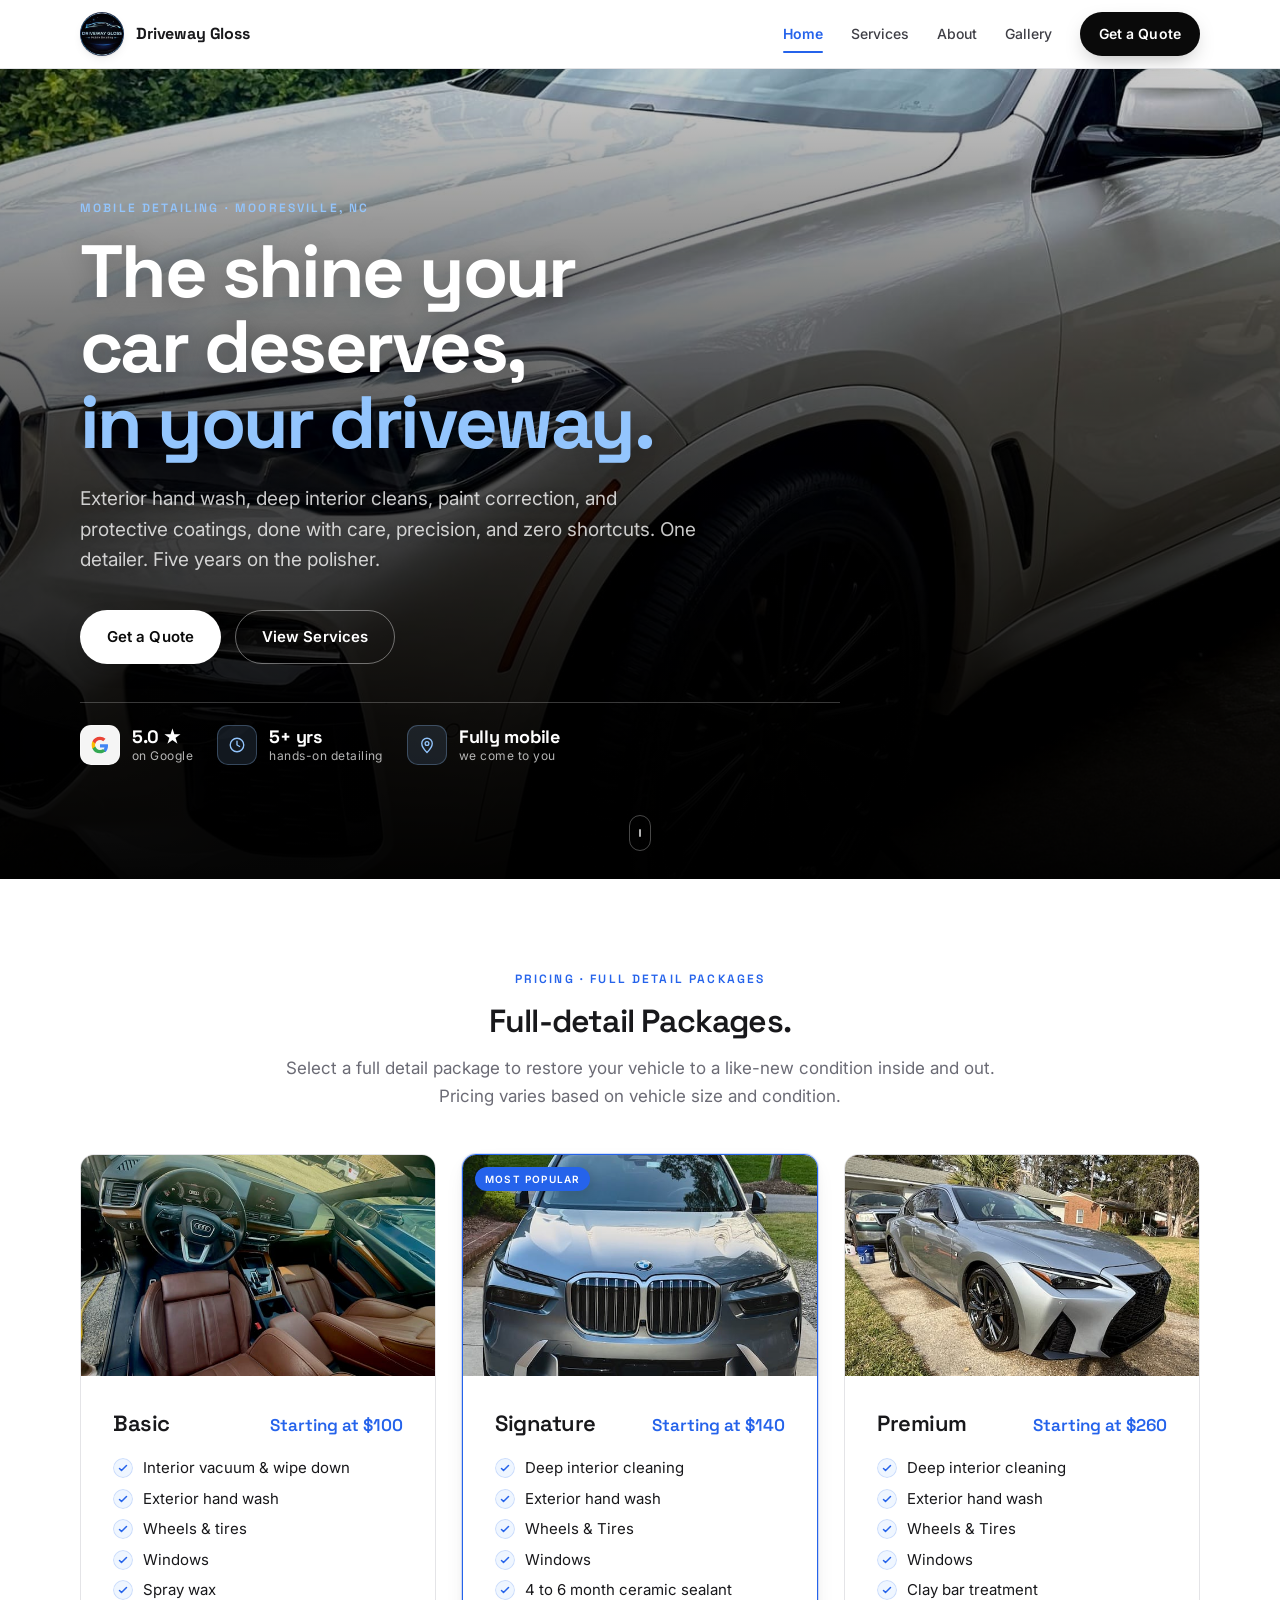
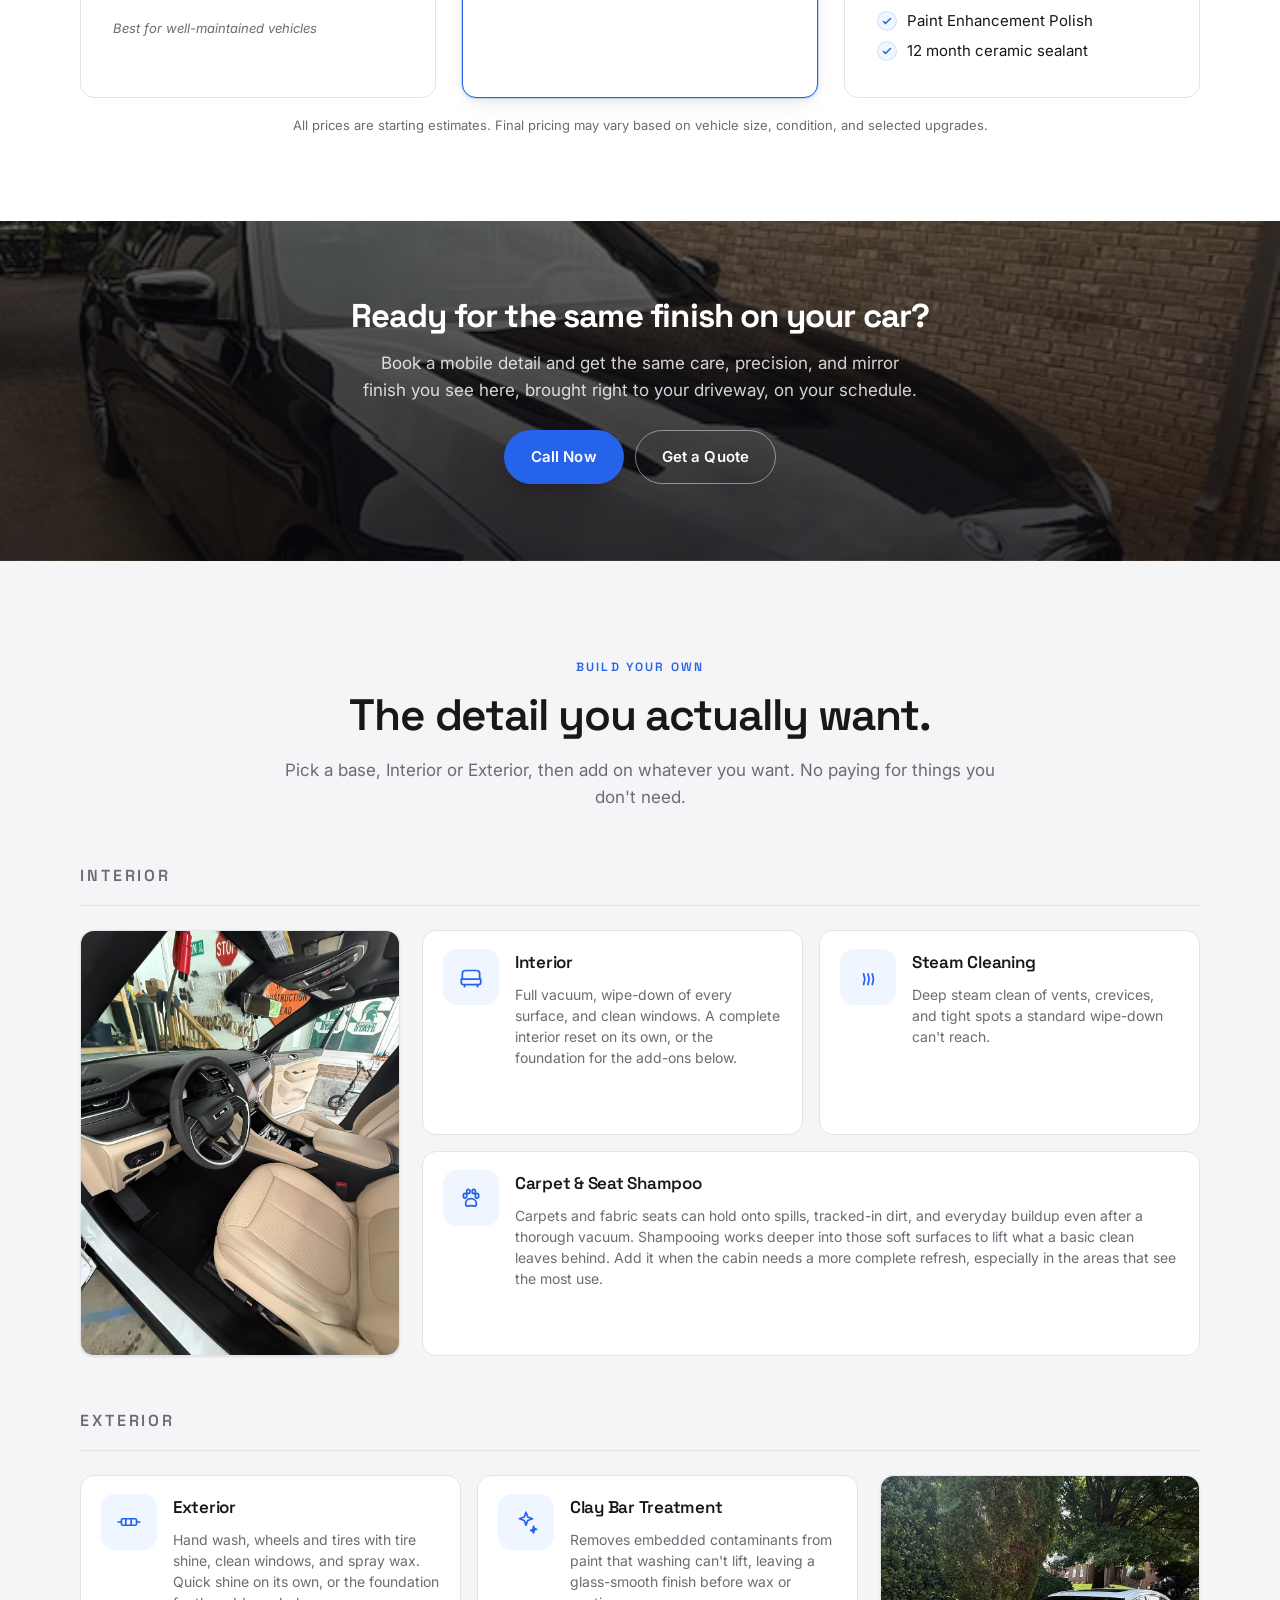
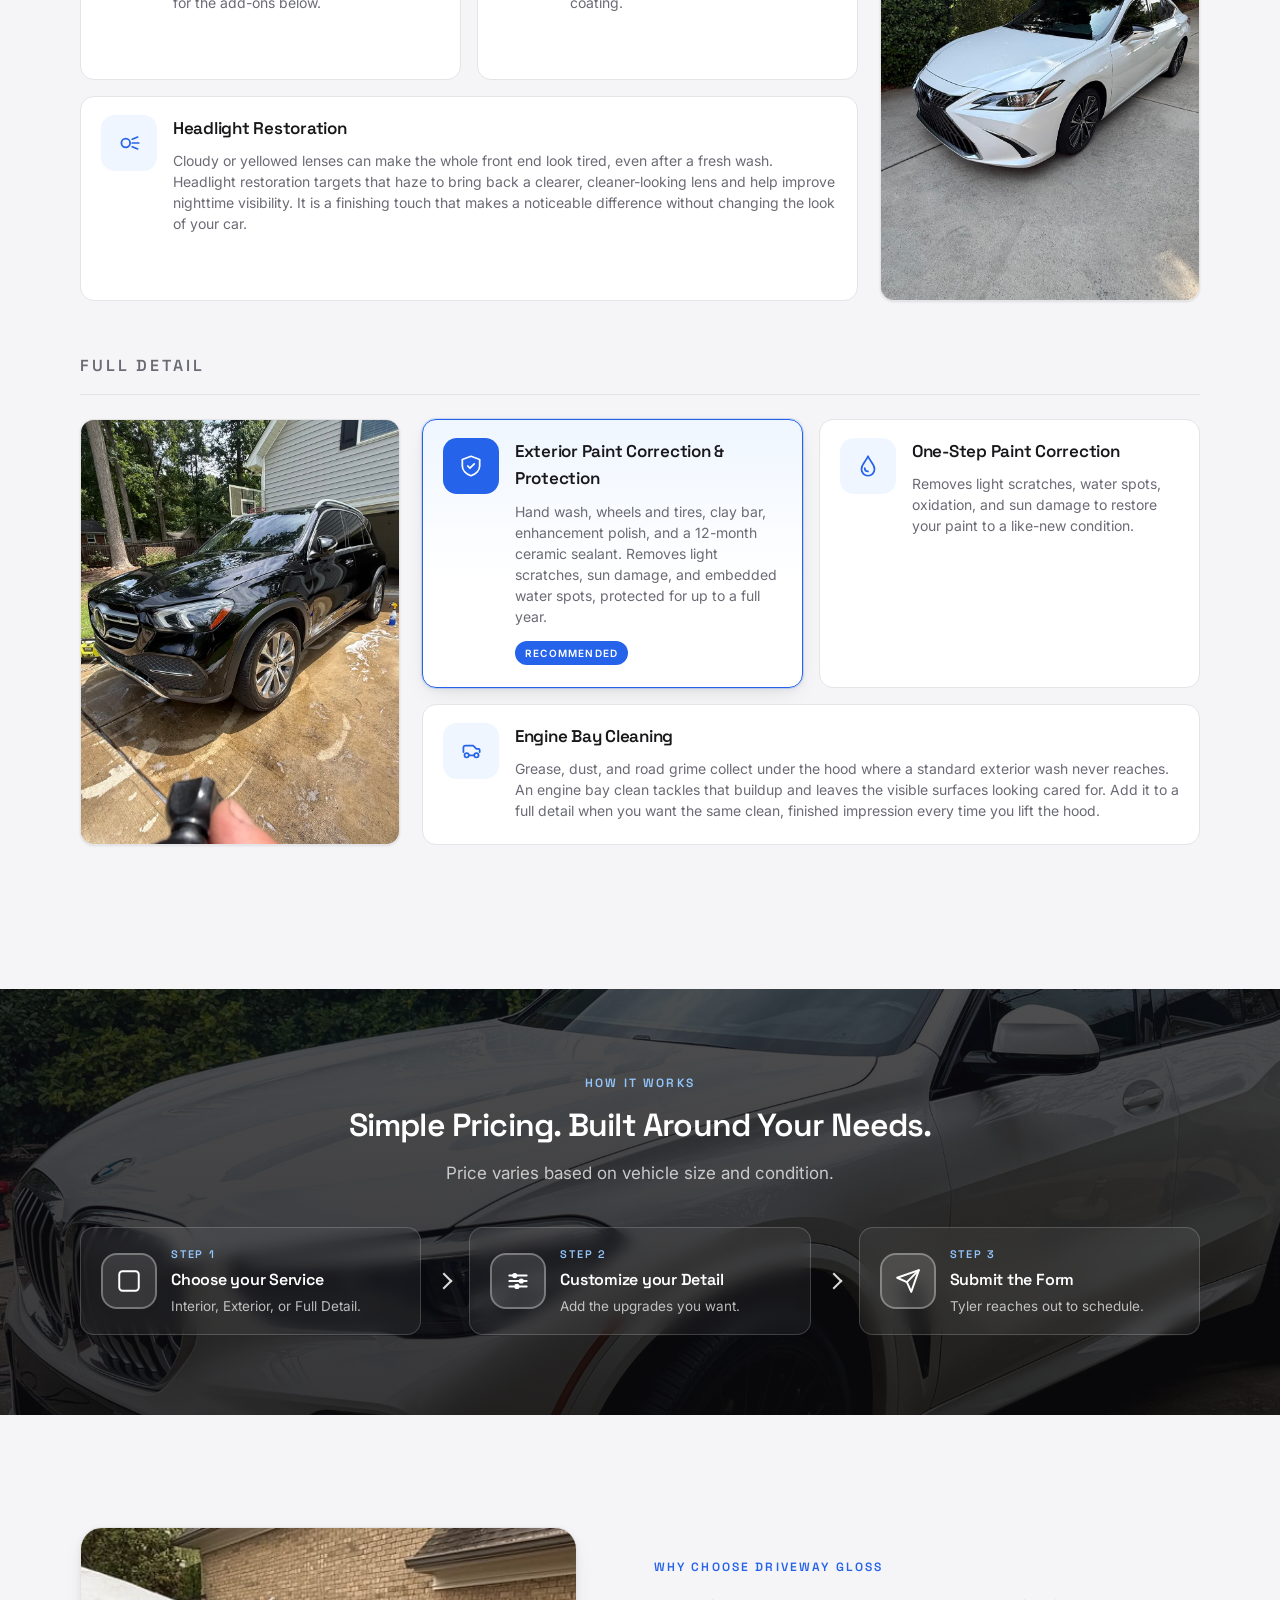
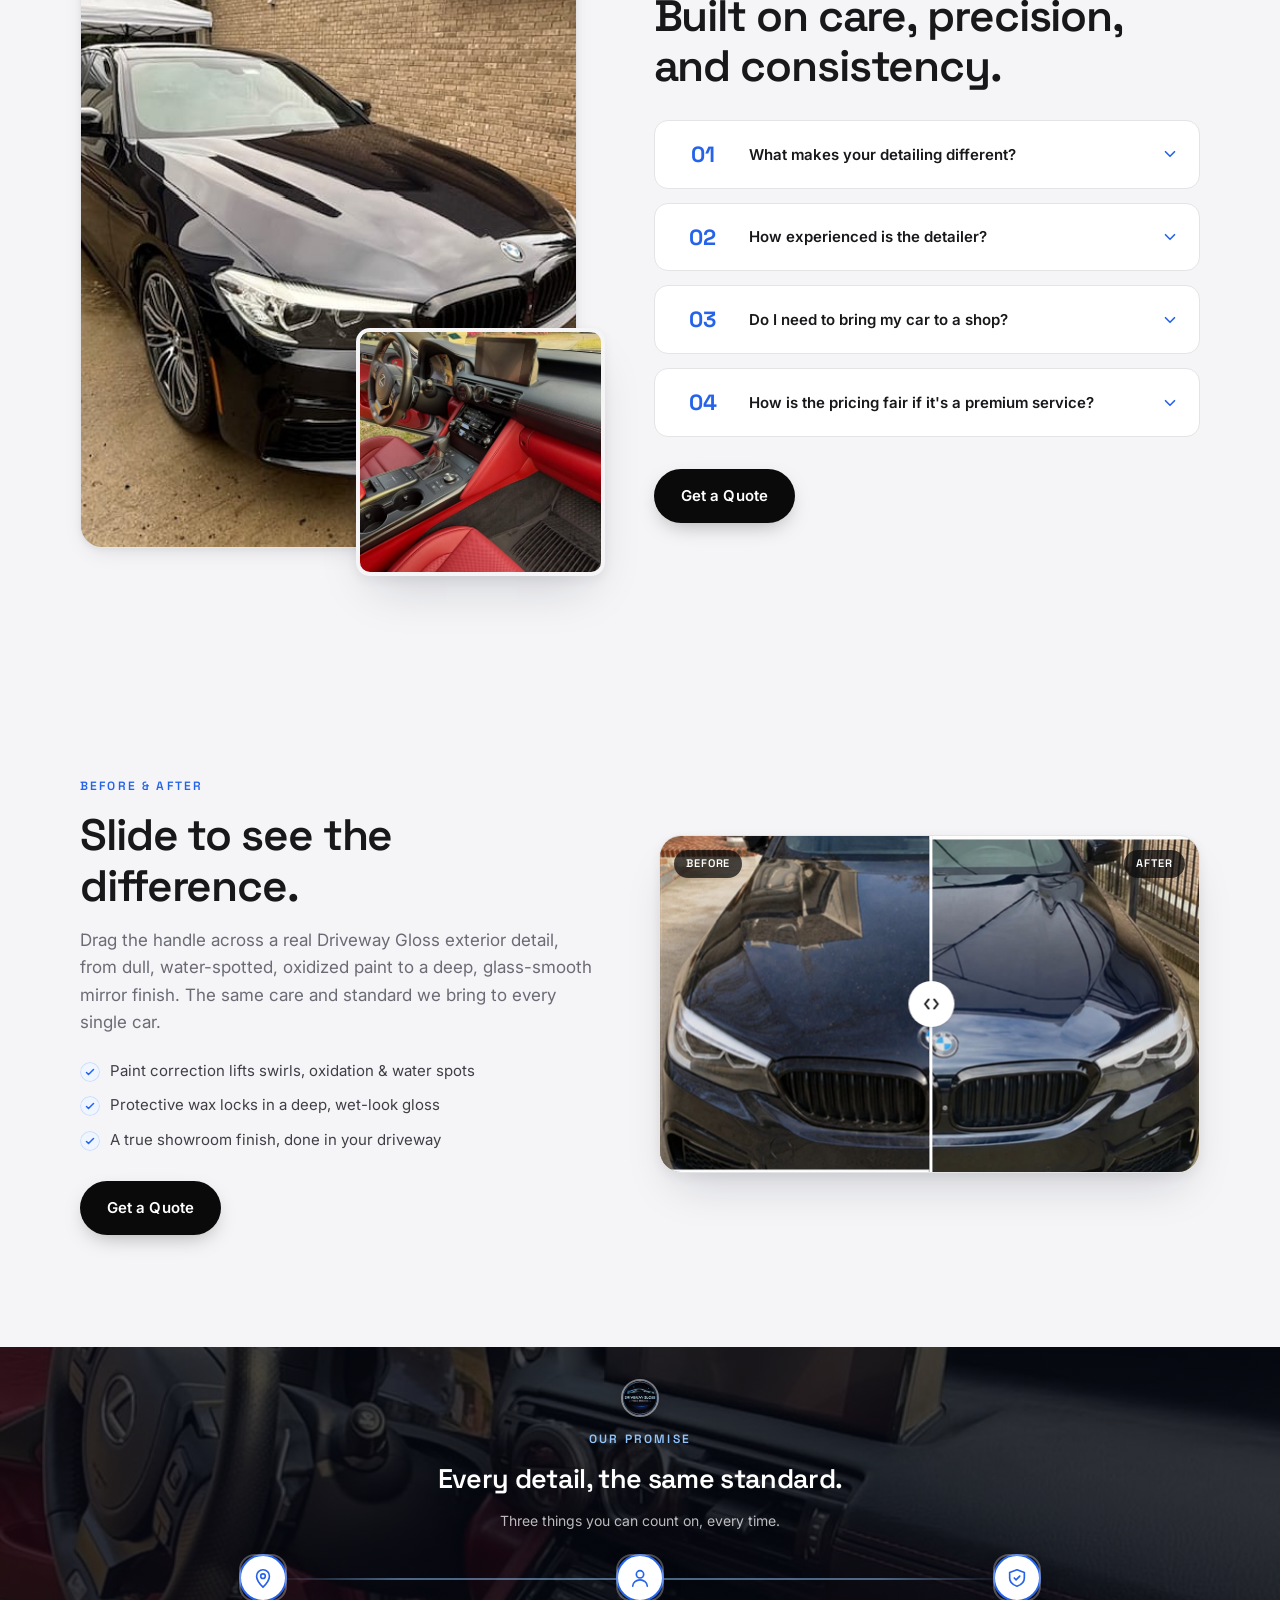
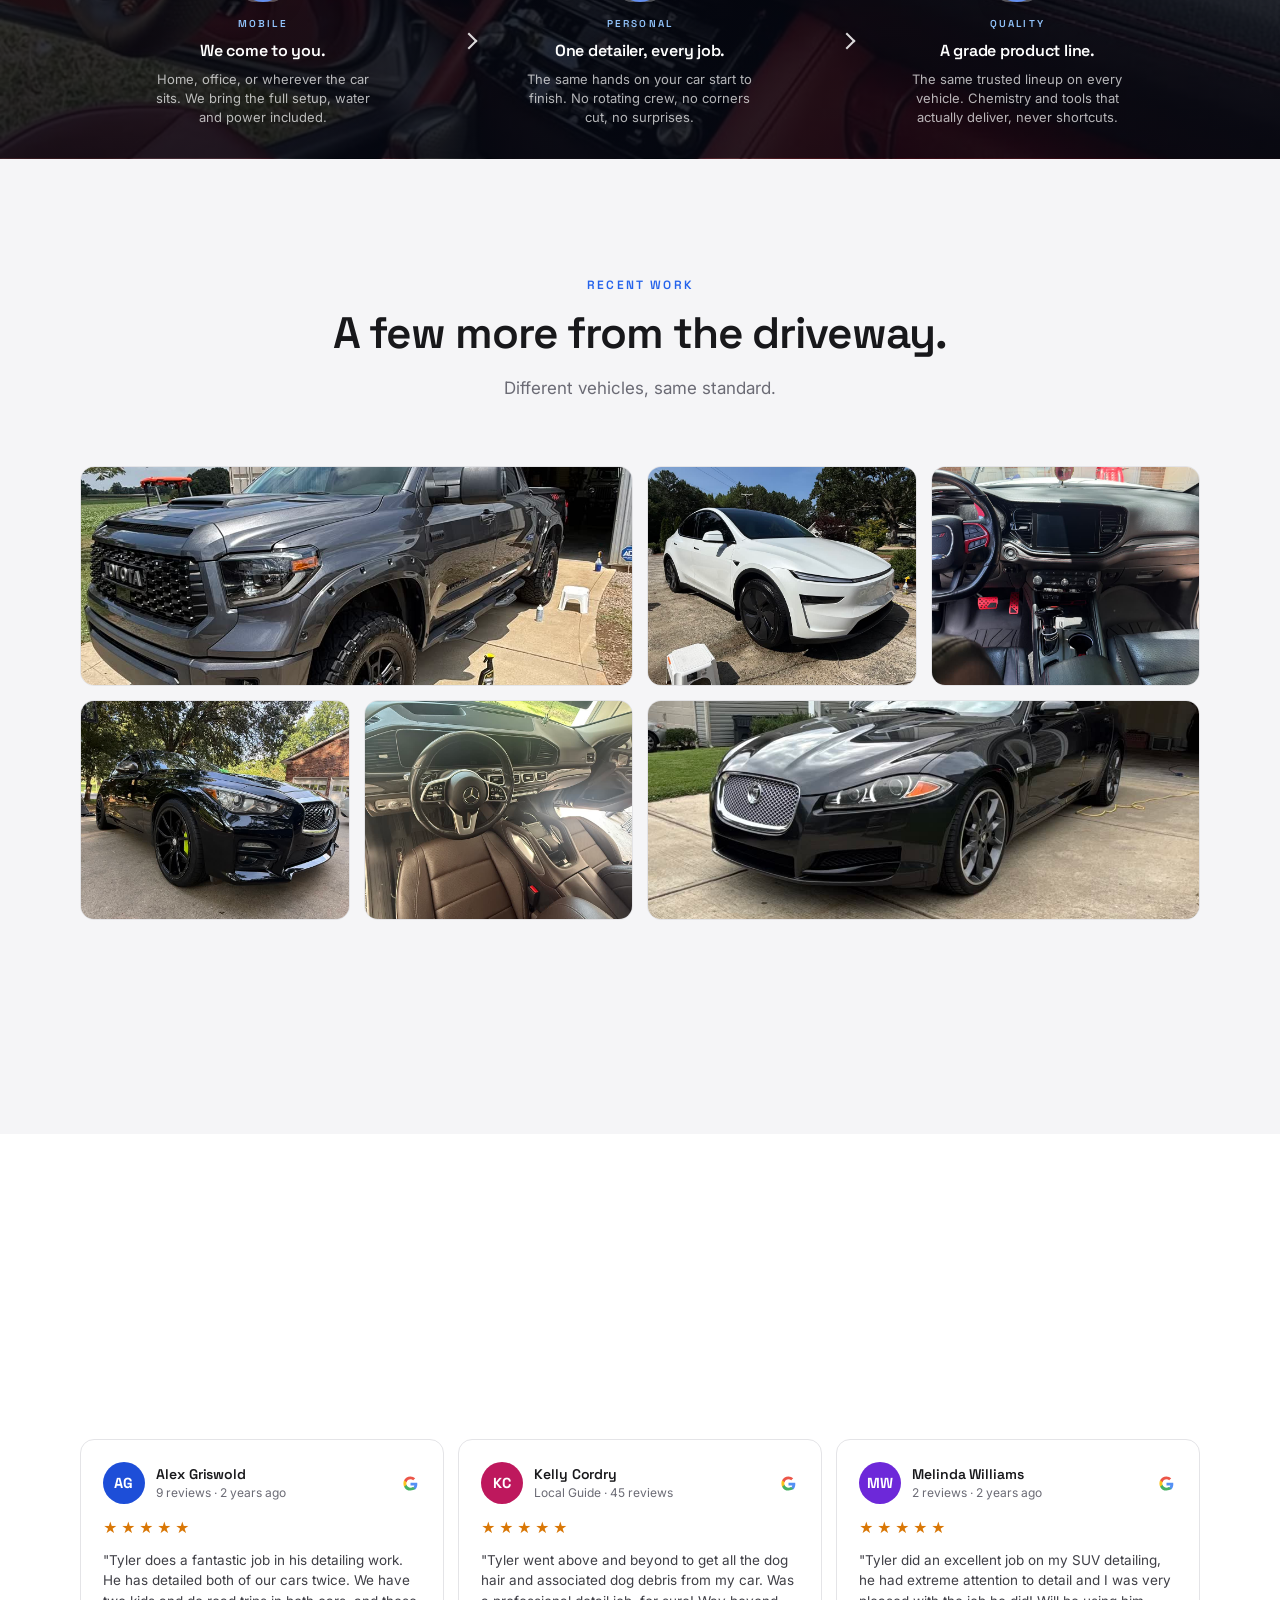
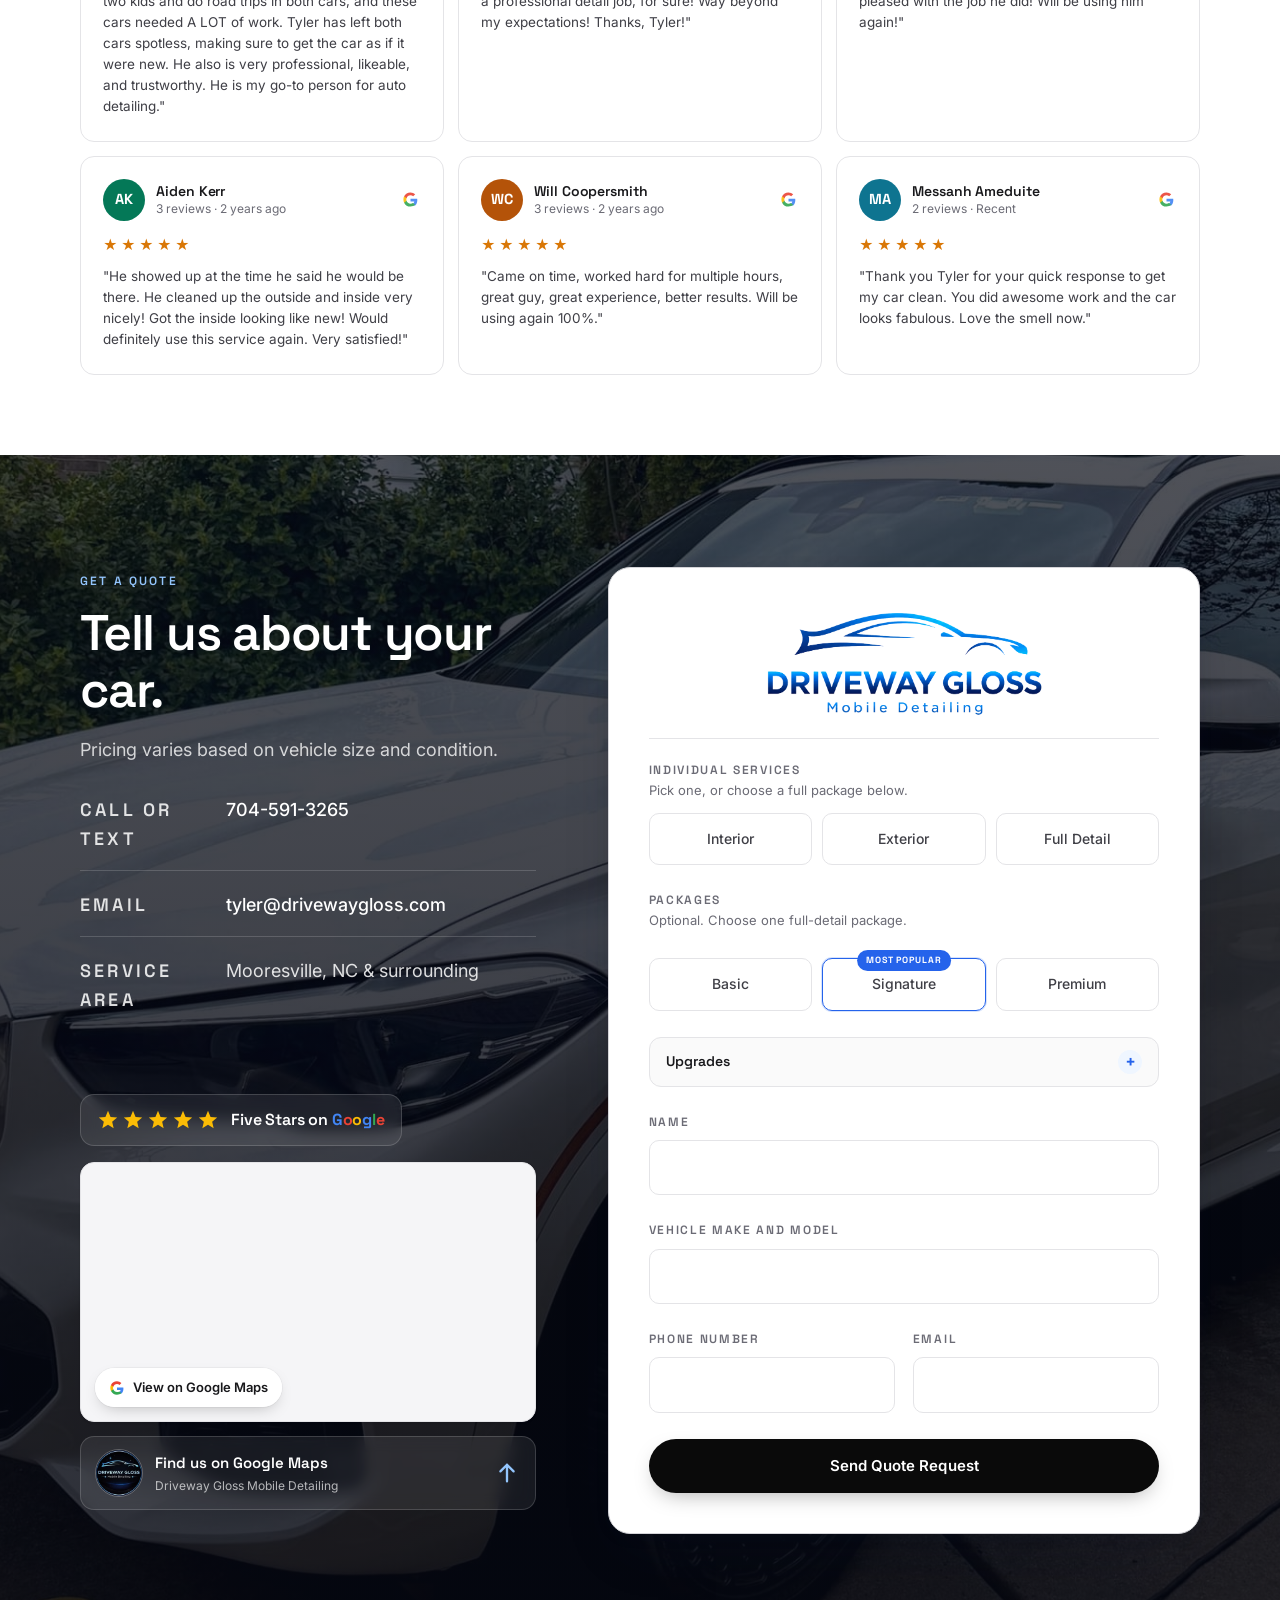
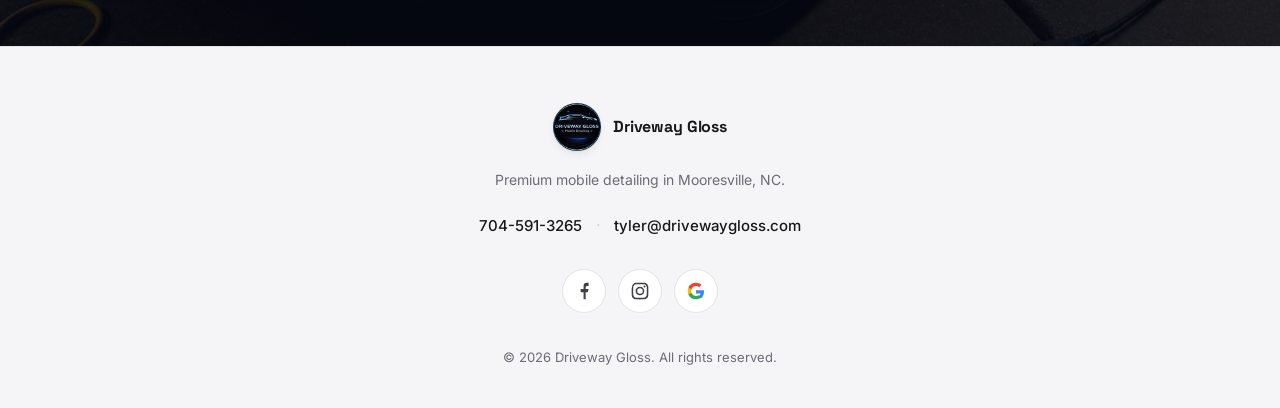
==== commit 6a366ee5: "Restore original homepage hero typography" ====
--- a/index.html
+++ b/index.html
@@ -47,12 +47,11 @@
   <link rel="preload" as="image" href="images/hero.jpg" fetchpriority="high" />
 
   <!-- Fonts -->
-  <link rel="preload" href="fonts/barlow-condensed-800-latin-89eec21b1a1d.woff2" as="font" type="font/woff2" crossorigin />
   <link rel="preconnect" href="https://fonts.googleapis.com" />
   <link rel="preconnect" href="https://fonts.gstatic.com" crossorigin />
   <link href="https://fonts.googleapis.com/css2?family=Space+Grotesk:wght@500;600;700&family=Inter:wght@400;500;600&display=swap" rel="stylesheet" />
 
-  <link rel="stylesheet" href="css/style.css?v=8" />
+  <link rel="stylesheet" href="css/style.css?v=9" />
 
   <!-- Scroll-reveal elements start at opacity:0 and are switched on by main.js.
        With JavaScript off nothing would ever become visible, so show it all. -->
@@ -1047,6 +1046,6 @@
     </a>
   </aside>
 
-  <script src="js/main.js?v=8" defer></script>
+  <script src="js/main.js?v=9" defer></script>
 </body>
 </html>
--- a/css/style.css
+++ b/css/style.css
@@ -2,15 +2,6 @@
    Driveway Gloss: custom stylesheet
    Light, premium automotive theme. Mobile-first.
    ===================================================== */
-
-/* Match the Systema One video hero's self-hosted display face. */
-@font-face {
-  font-family: 'Barlow Condensed';
-  font-style: normal;
-  font-weight: 800;
-  font-display: swap;
-  src: url('../fonts/barlow-condensed-800-latin-89eec21b1a1d.woff2') format('woff2');
-}
 
 /* ---------- Tokens ---------- */
 :root {
@@ -393,11 +384,11 @@
 .hero .eyebrow { color: #93c5fd; }
 
 .hero__title {
-  font-family: 'Barlow Condensed', 'Arial Narrow', sans-serif;
-  font-weight: 800;
+  font-family: var(--font-display);
+  font-weight: 700;
   font-size: clamp(42px, 6vw, 74px);
   line-height: 1.02;
-  letter-spacing: -0.01em;
+  letter-spacing: -0.035em;
   color: #fff;
   margin: 18px 0 24px;
   text-wrap: balance;
